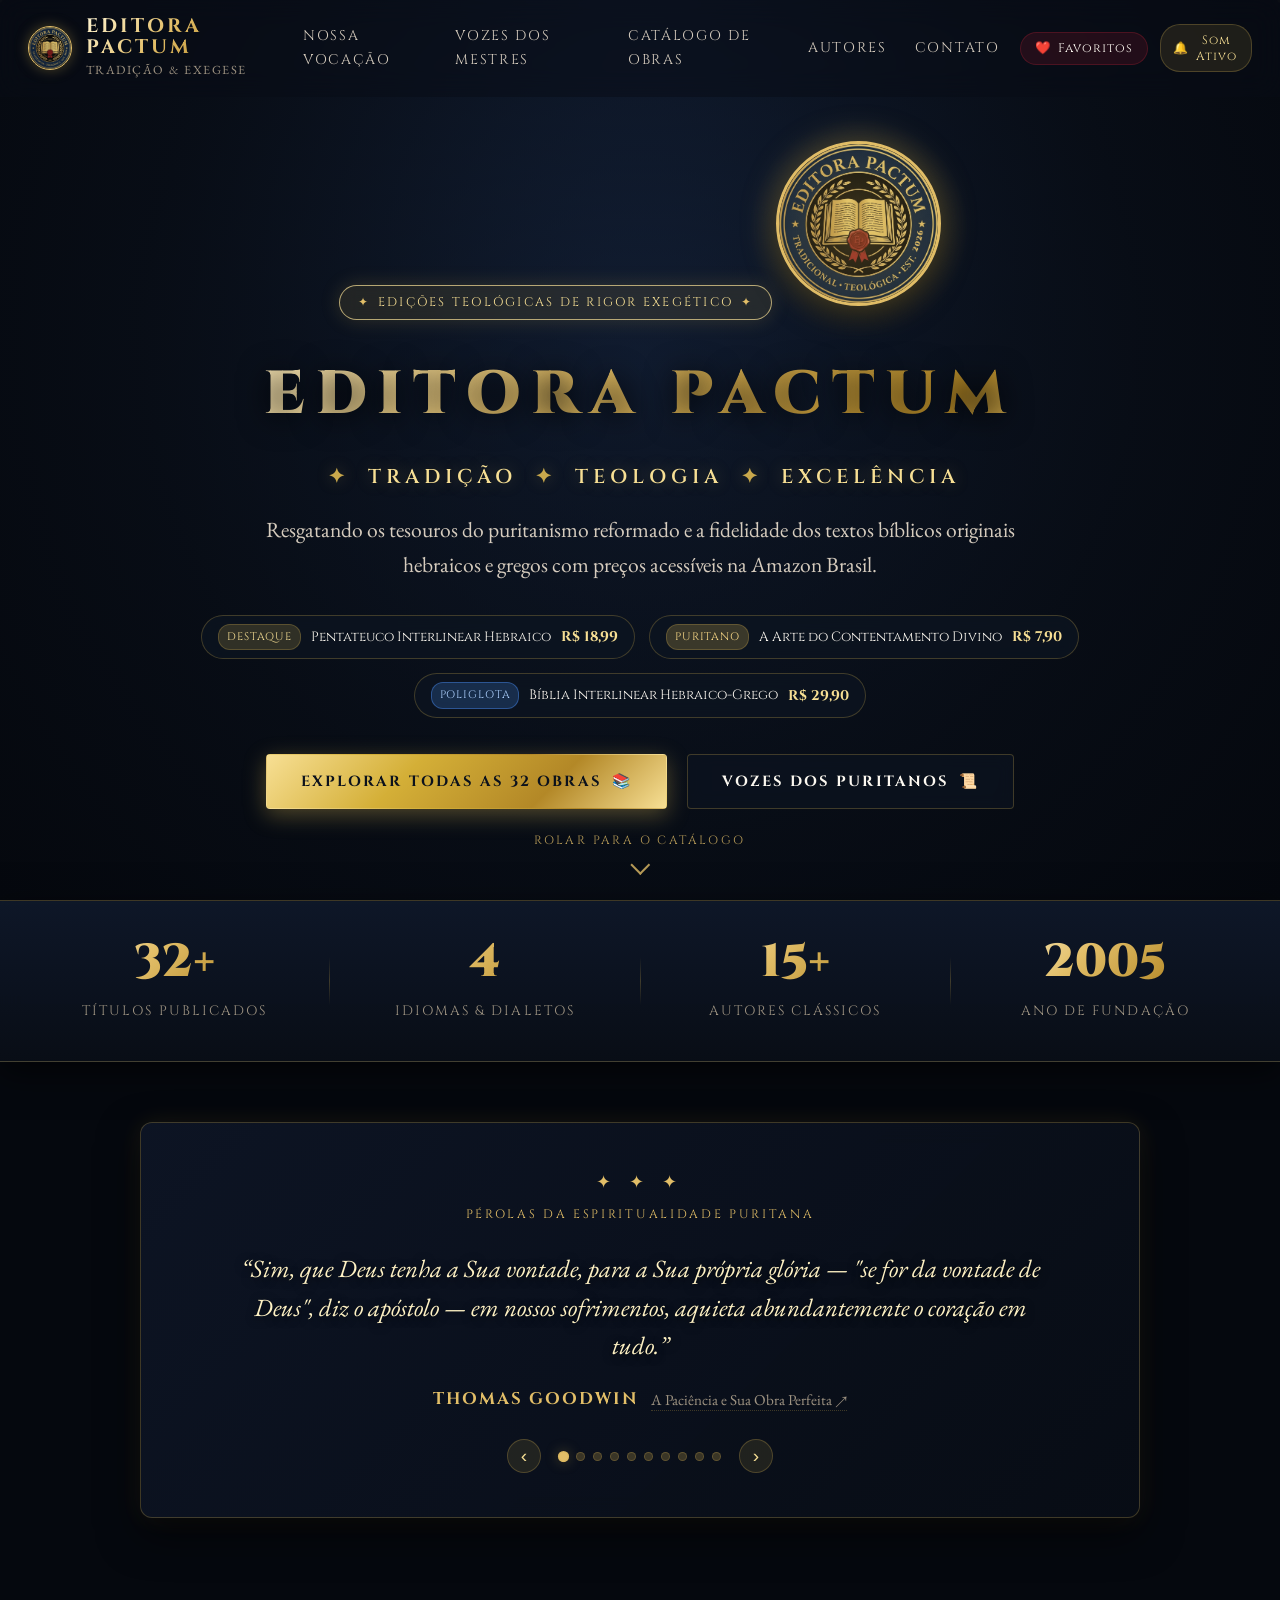
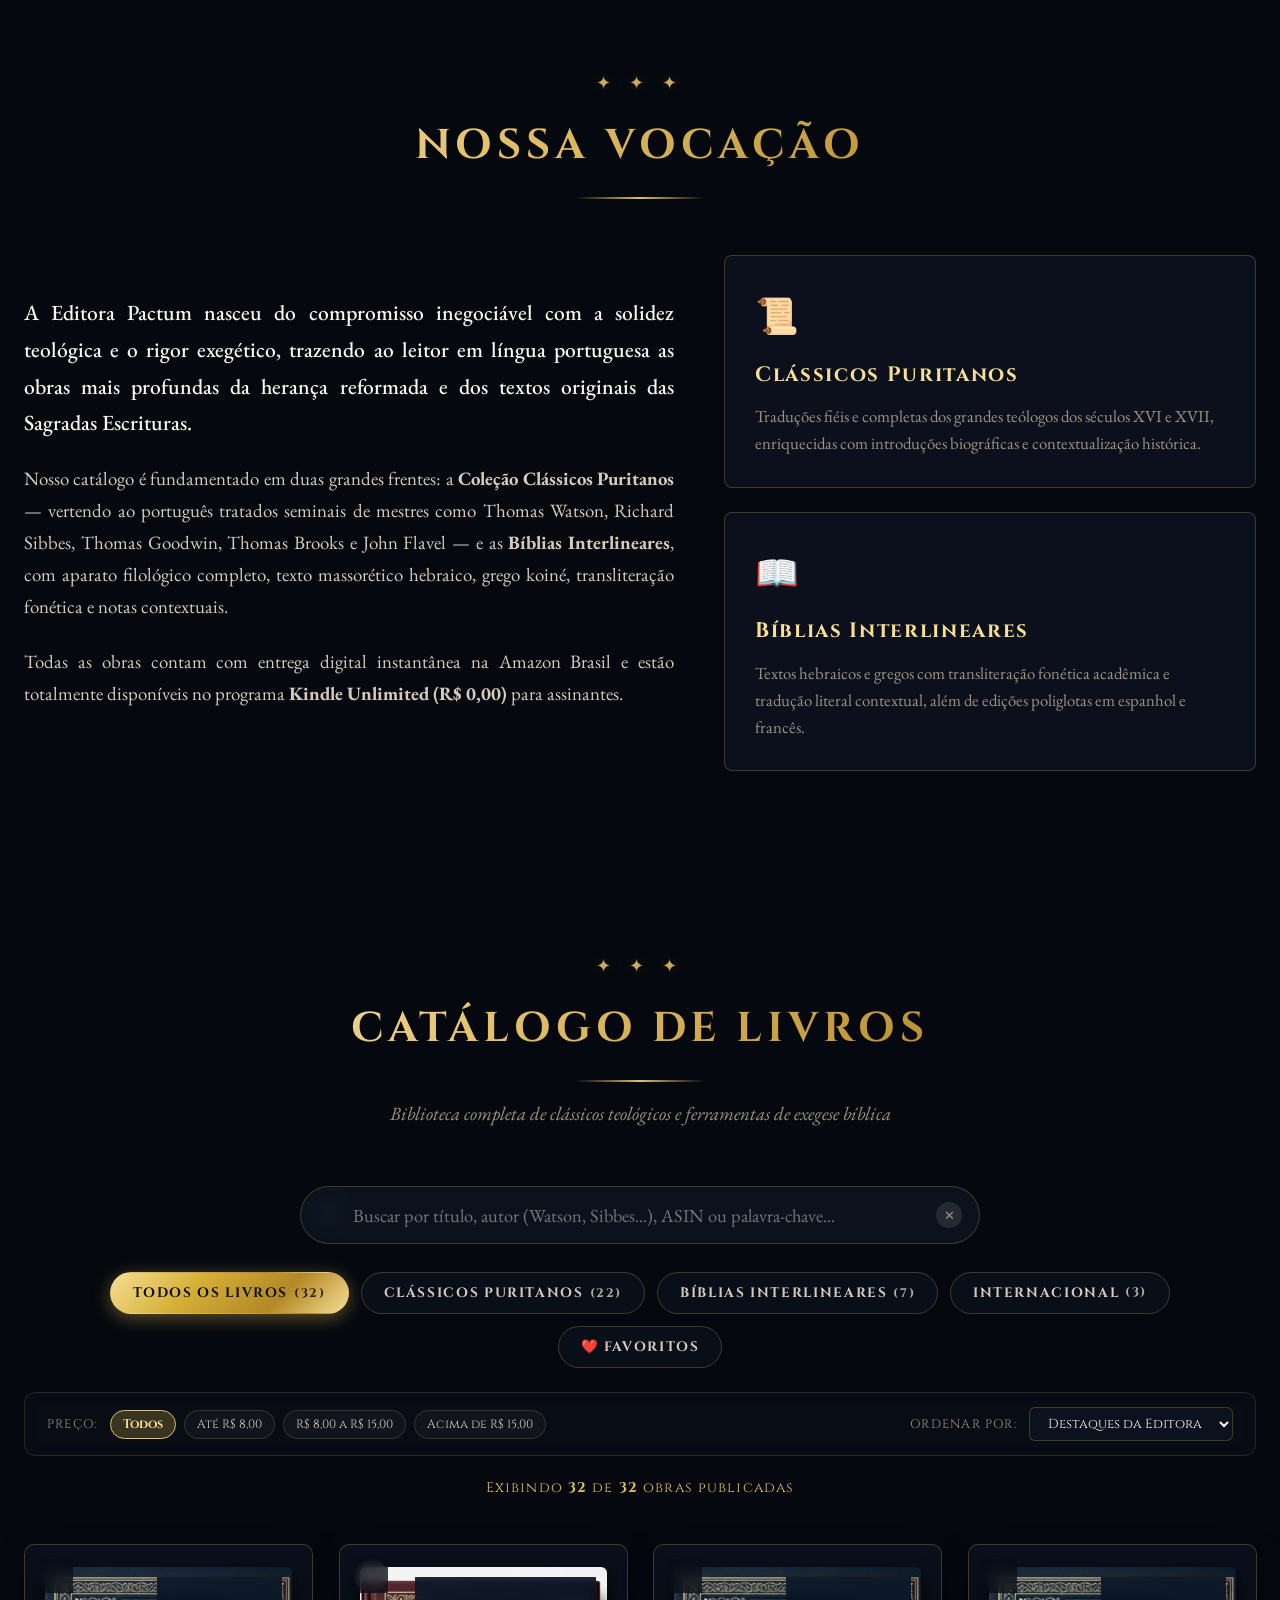
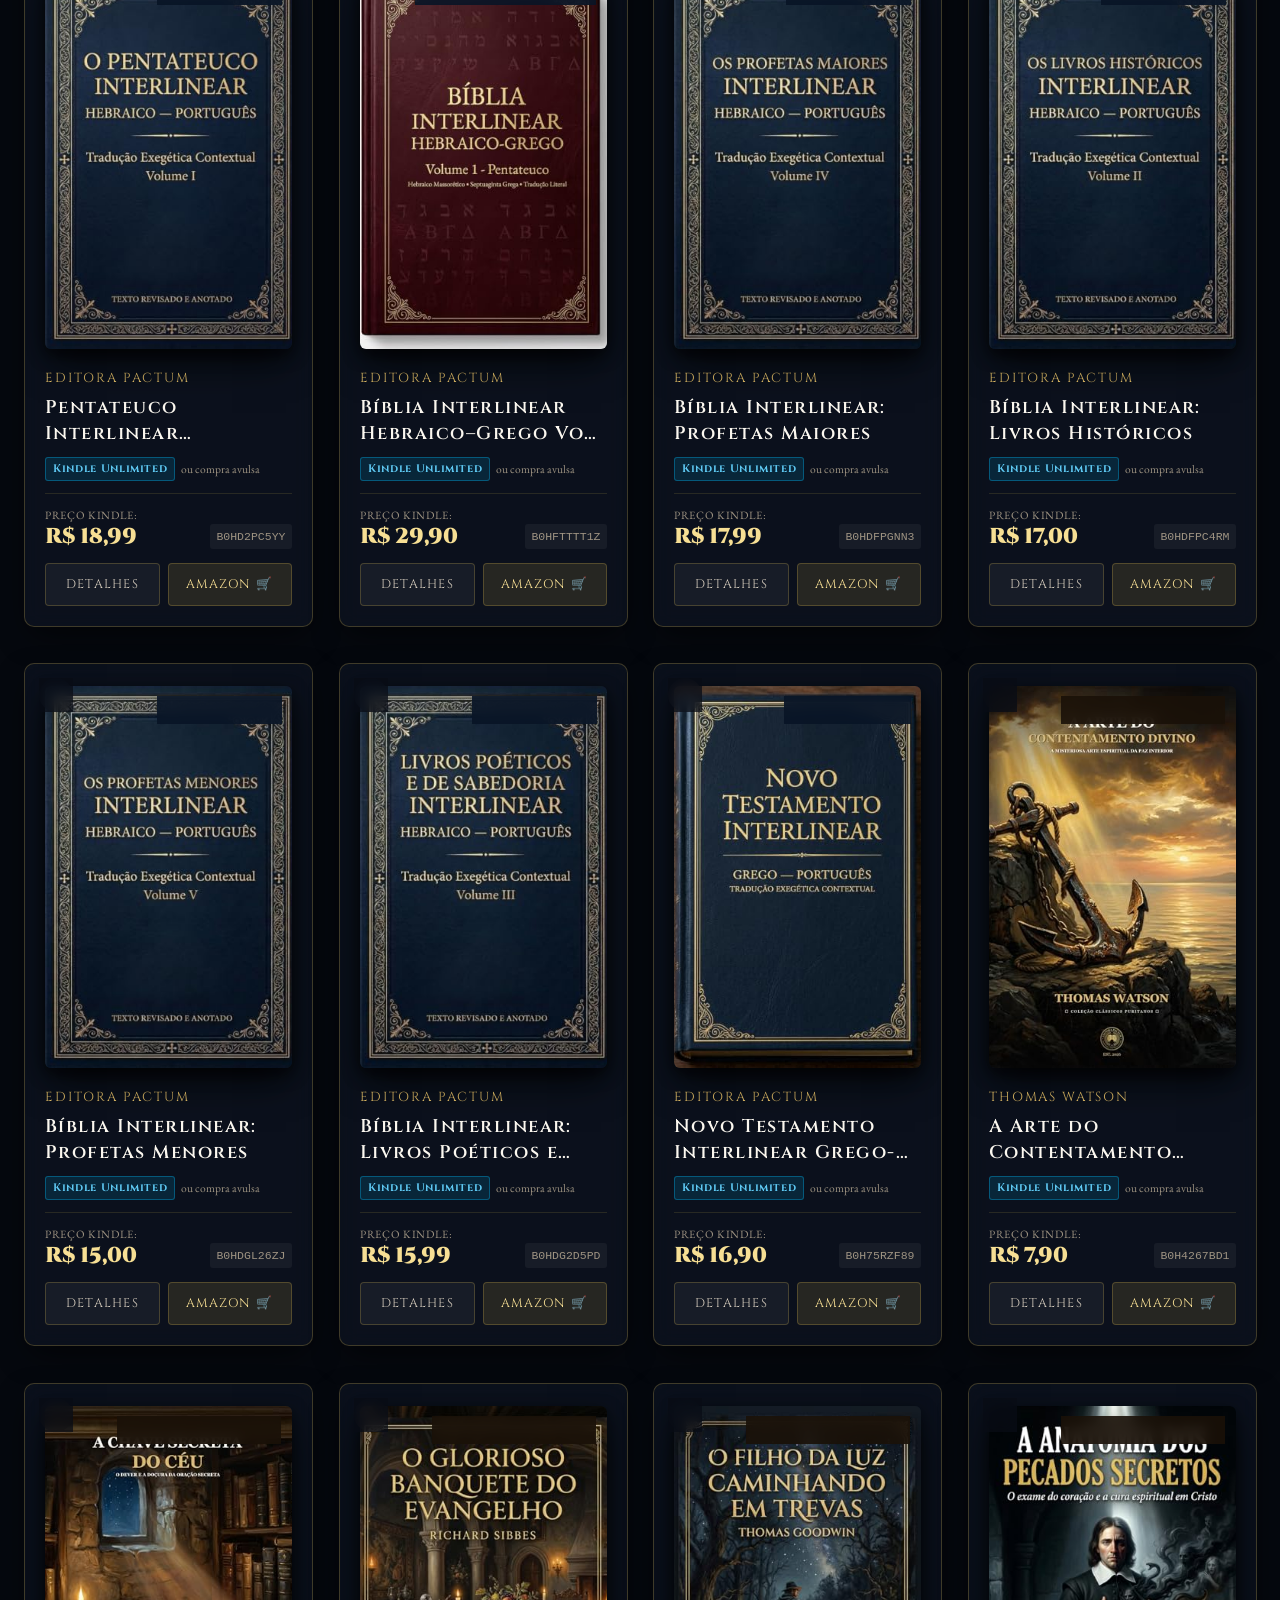
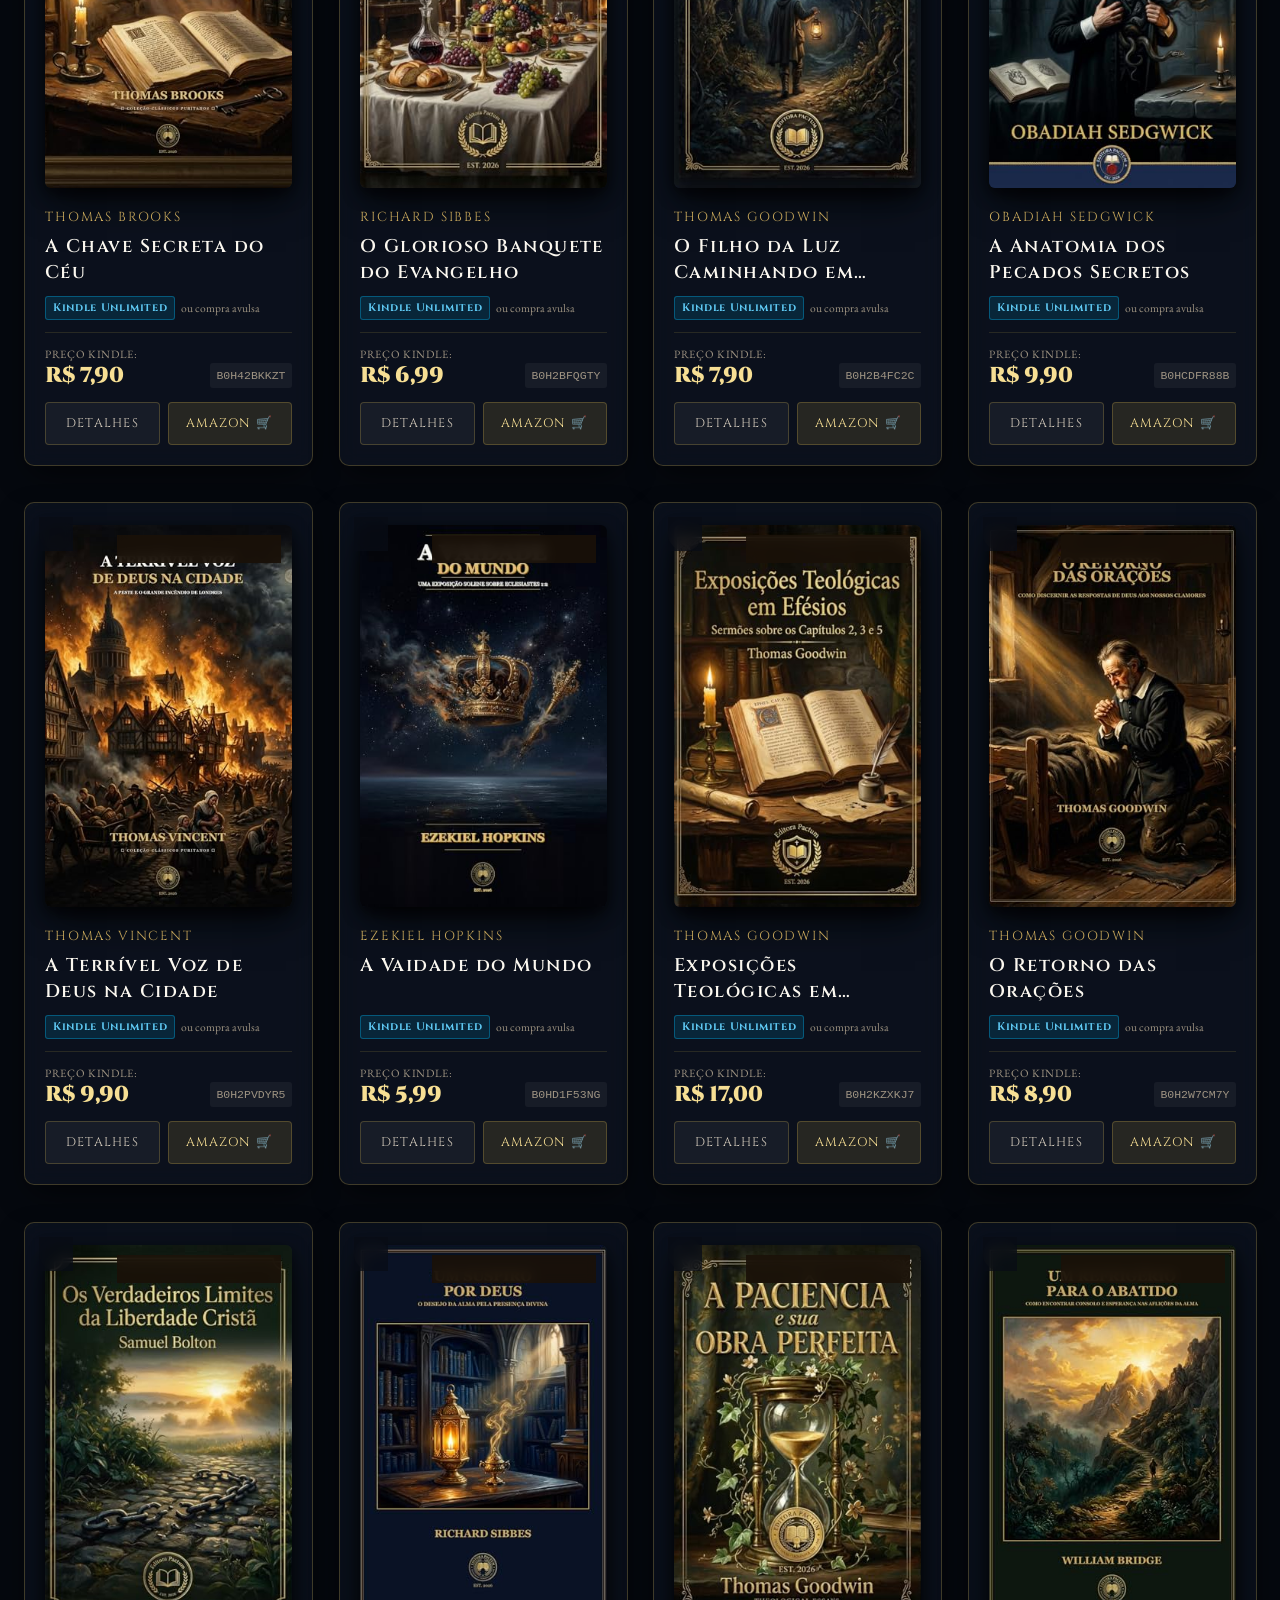
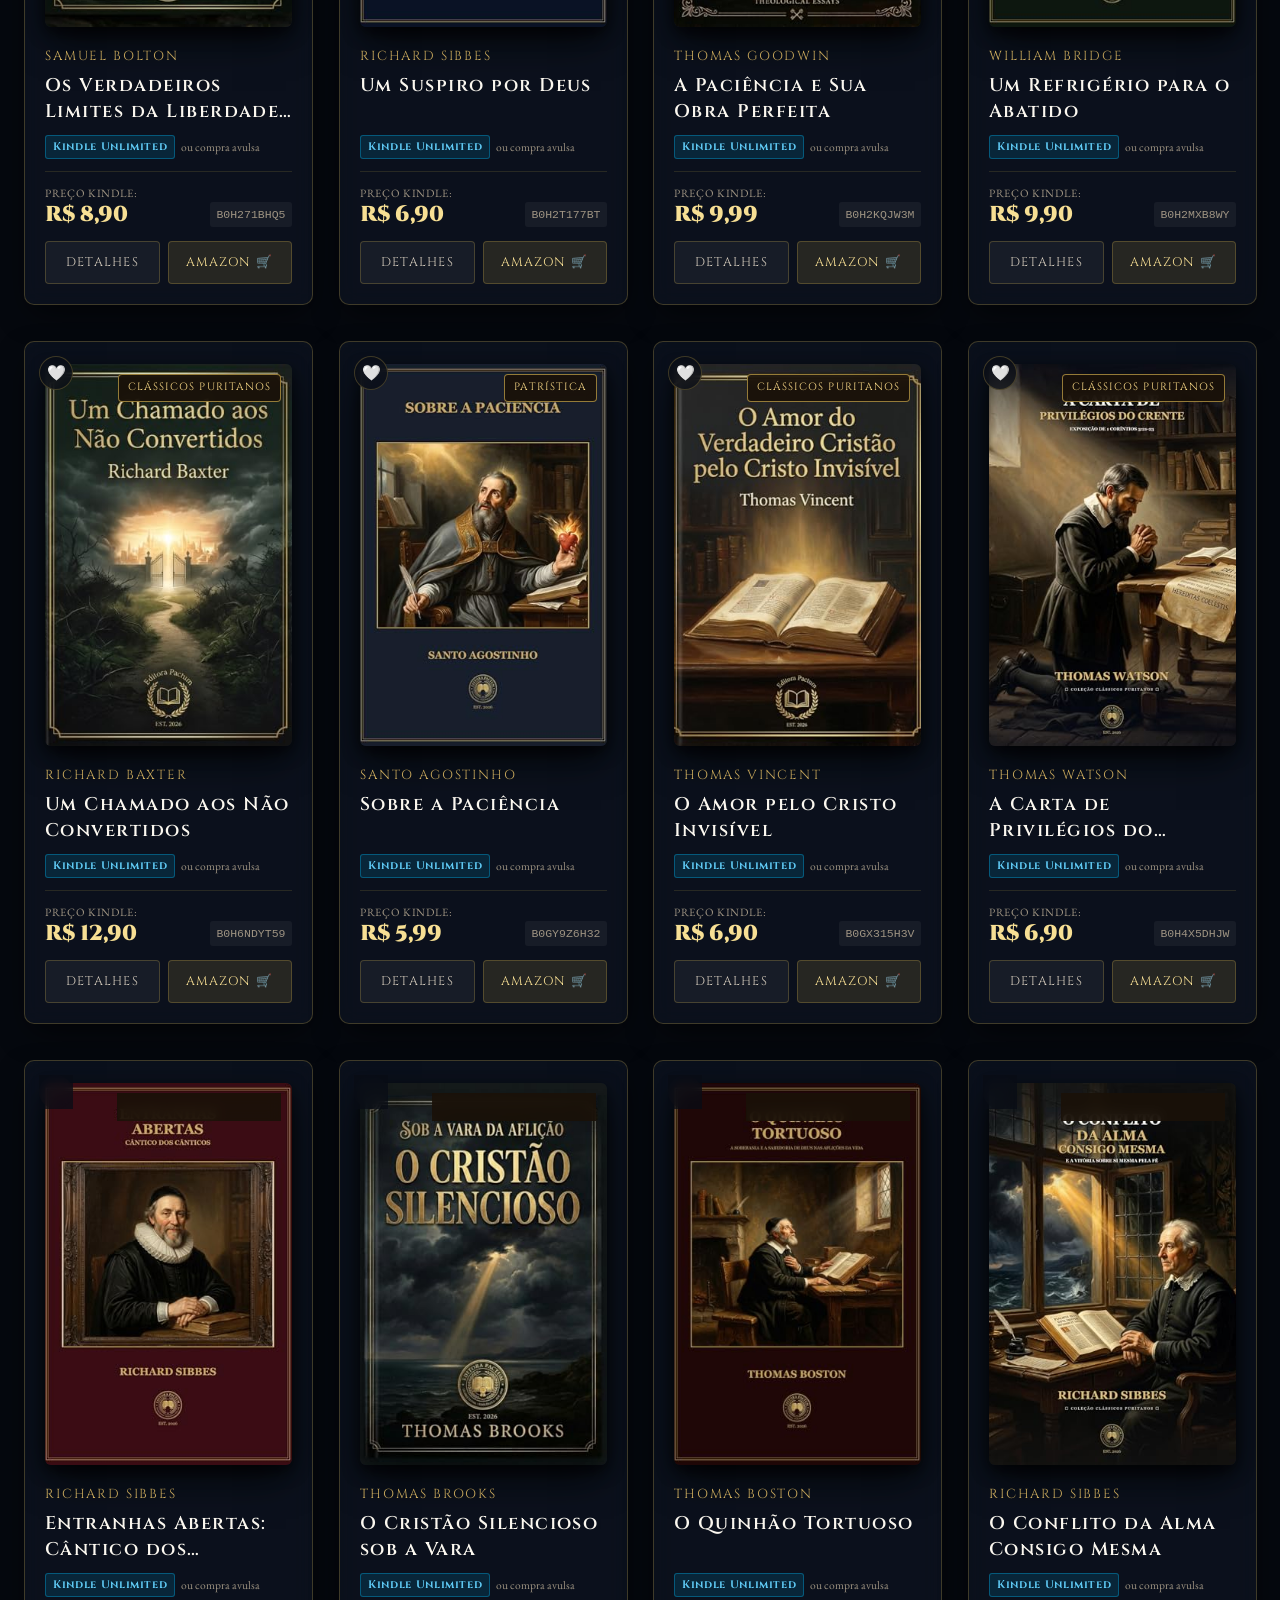
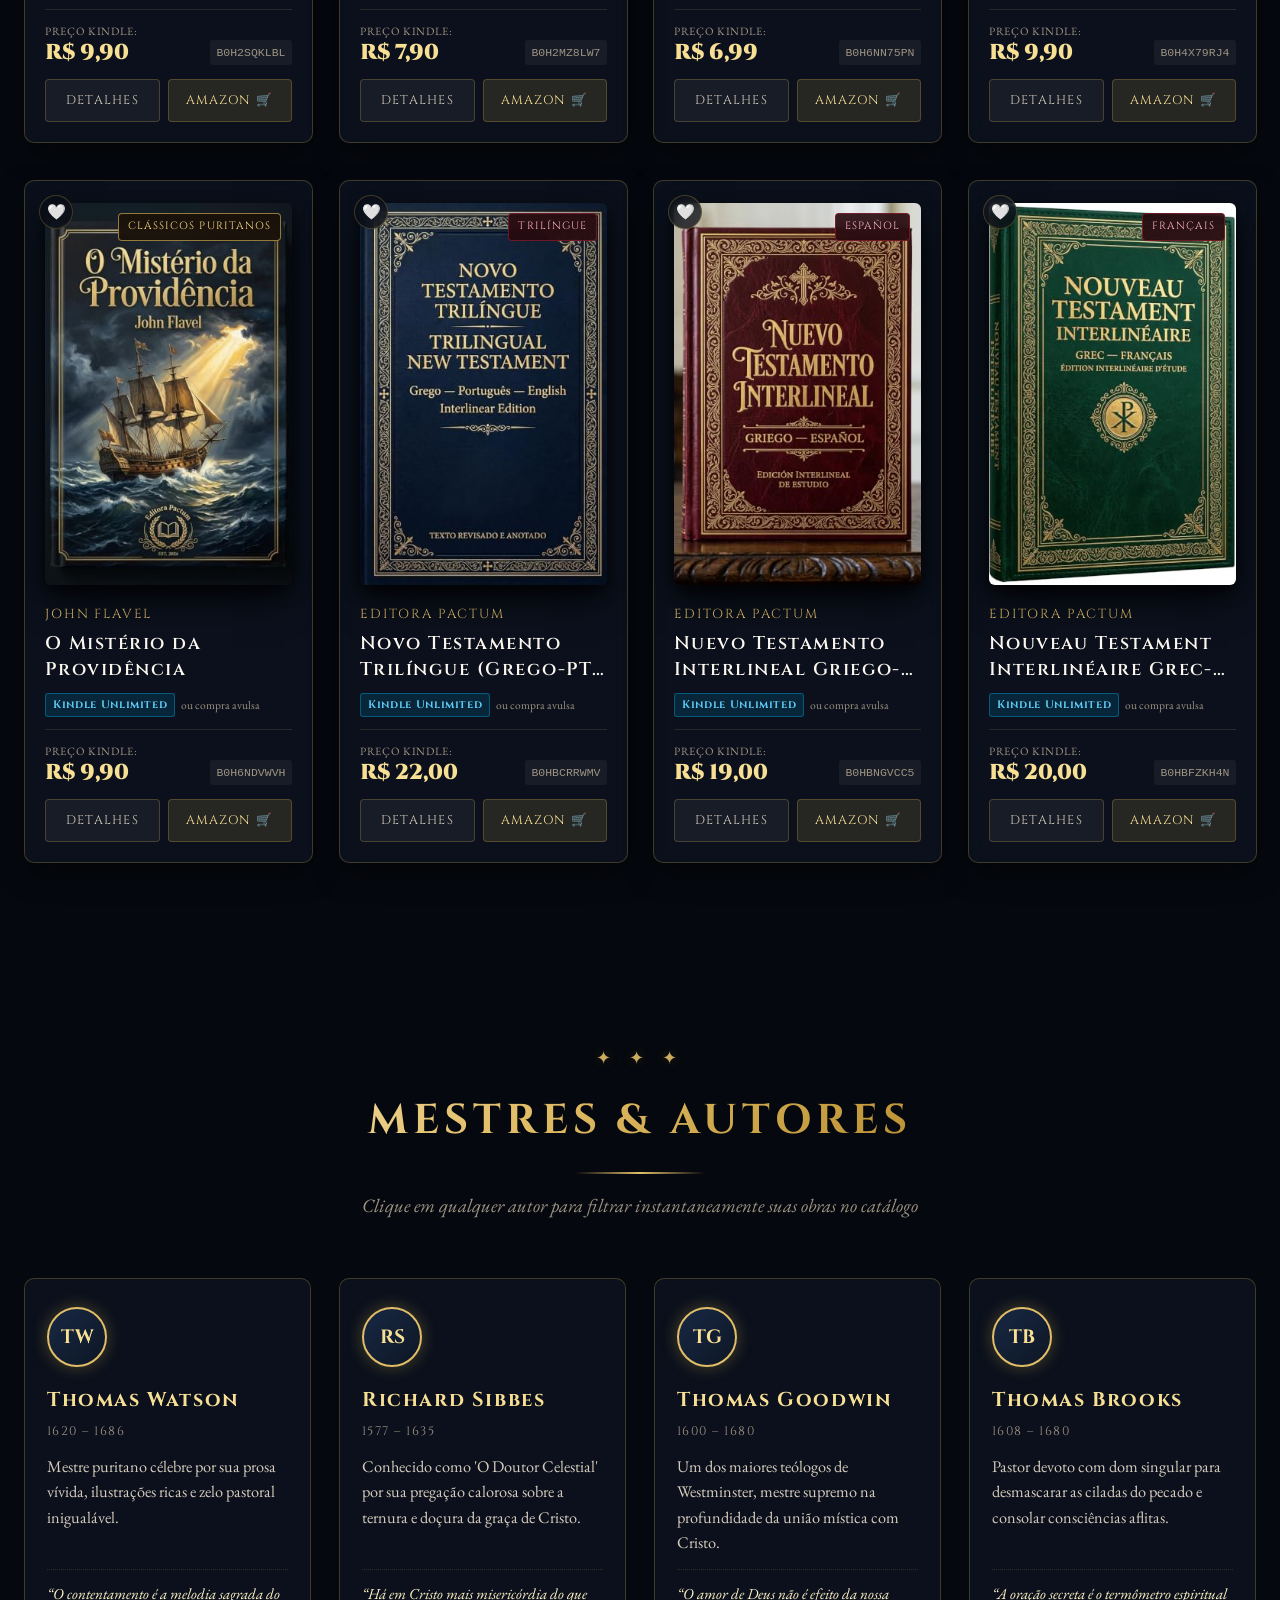
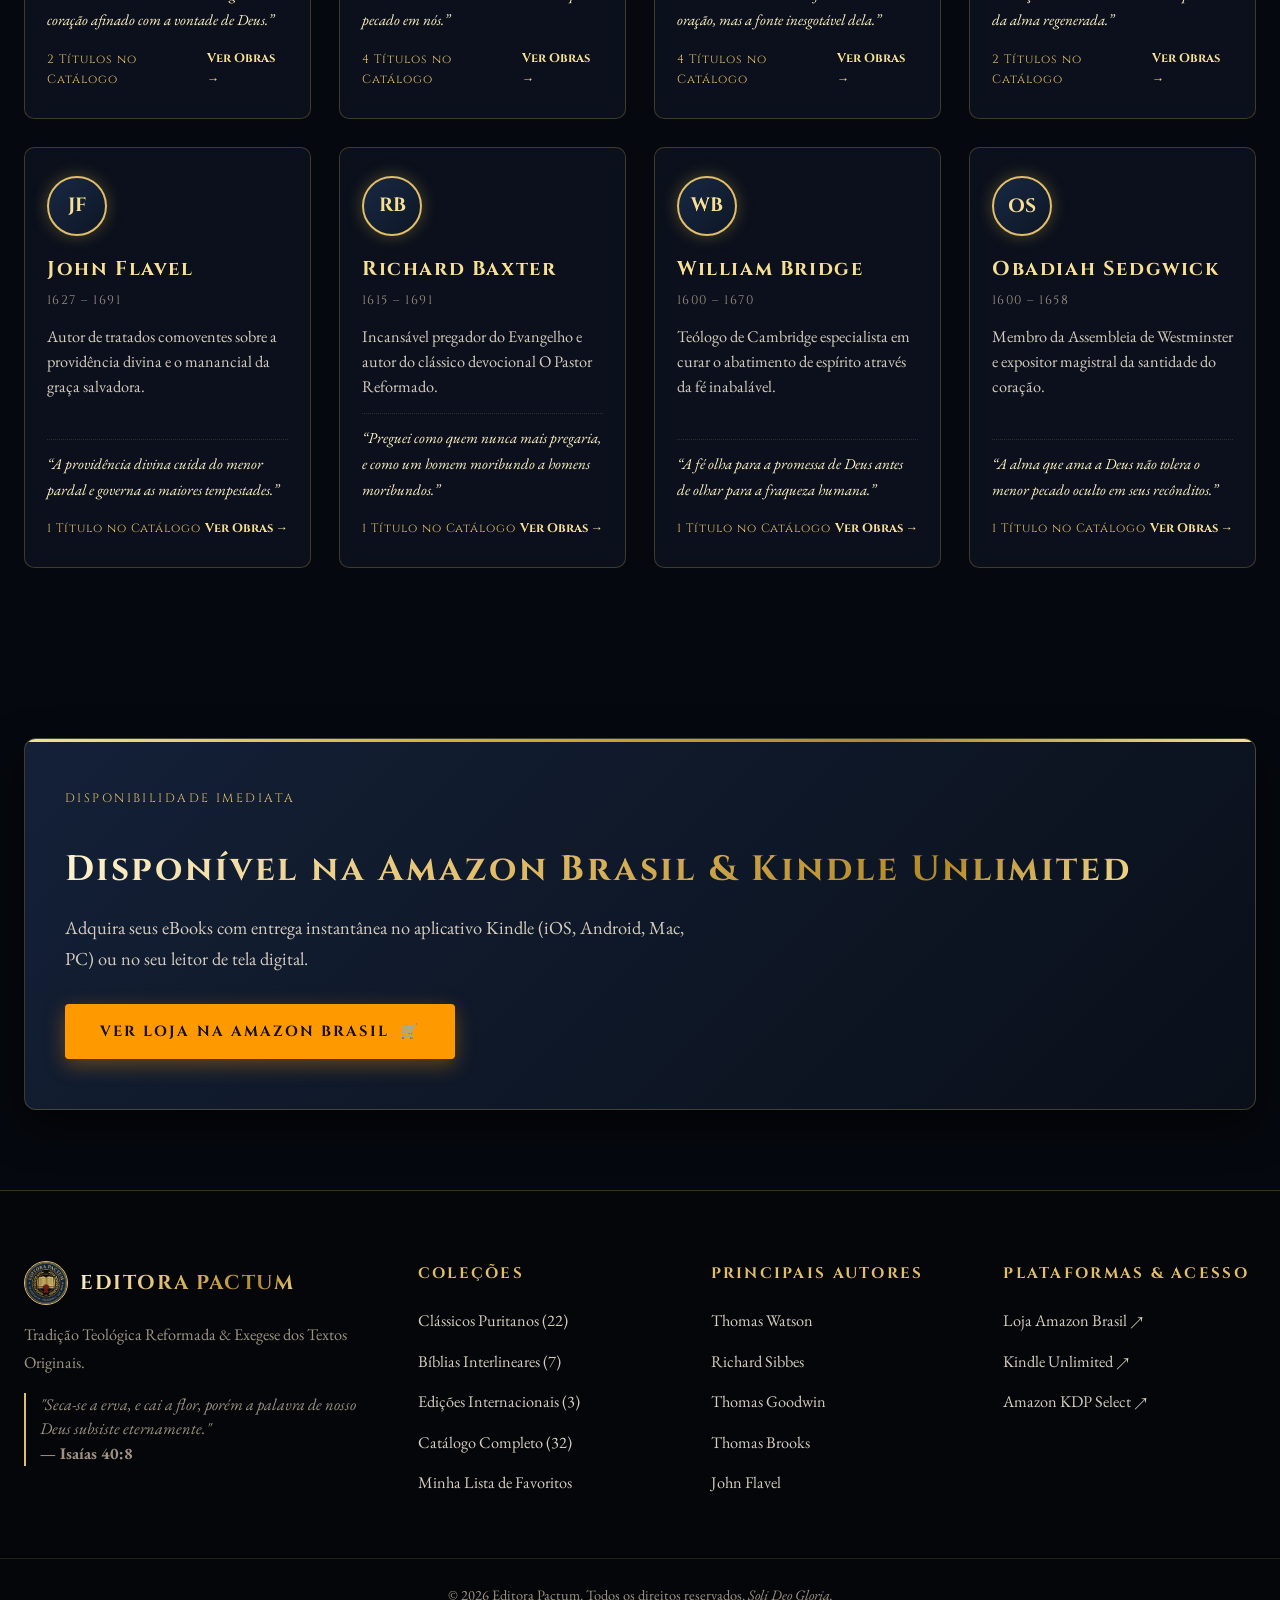
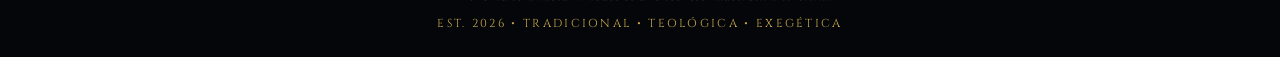
==== index.html @ 23e61809 "seo atualizado" ====
<!DOCTYPE html>
<html lang="pt-BR">
<head>
<meta name="google-adsense-account" content="ca-pub-7642306921513596">
  <meta charset="UTF-8">
  <meta name="viewport" content="width=device-width, initial-scale=1.0">
  <title>Editora Pactum — Clássicos Puritanos e Bíblias Interlineares | Livros Kindle Amazon Brasil</title>
  <meta name="description" content="Editora Pactum: catálogo completo com 32 obras — Clássicos Puritanos (Thomas Watson, Richard Sibbes, Thomas Goodwin, Thomas Brooks, John Flavel) e Bíblias Interlineares Hebraico-Grego-Português. eBooks Kindle com preços a partir de R$ 5,99 na Amazon Brasil. Disponível no Kindle Unlimited.">
  <meta name="theme-color" content="#080d16">

  <!-- SEO: Canonical URL -->
  <link rel="canonical" href="https://editorapactum.vercel.app/">

  <!-- SEO: Keywords (auxiliar para motores menores) -->
  <meta name="keywords" content="editora pactum, livros puritanos, clássicos puritanos, bíblia interlinear, bíblia interlinear hebraico português, novo testamento interlinear grego português, thomas watson, richard sibbes, thomas goodwin, thomas brooks, john flavel, teologia reformada, livros reformados, kindle unlimited, ebooks kindle, amazon brasil, pentateuco interlinear, bíblia hebraico grego, livros teológicos, puritanismo, exegese bíblica, texto massorético, grego koiné, literatura puritana">
  
  <!-- SEO: Robots -->
  <meta name="robots" content="index, follow, max-image-preview:large, max-snippet:-1, max-video-preview:-1">
  
  <!-- SEO: Google Site Verification -->
  <meta name="google-site-verification" content="googlef657ba84b790046e">

  <!-- SEO: Idioma e região -->
  <meta name="language" content="pt-BR">
  <meta name="geo.region" content="BR">
  <link rel="alternate" hreflang="pt-BR" href="https://editorapactum.vercel.app/">
  <link rel="alternate" hreflang="x-default" href="https://editorapactum.vercel.app/">

  <!-- Open Graph / Redes Sociais & WhatsApp -->
  <meta property="og:type" content="website">
  <meta property="og:url" content="https://editorapactum.vercel.app/">
  <meta property="og:site_name" content="Editora Pactum">
  <meta property="og:locale" content="pt_BR">
  <meta property="og:title" content="Editora Pactum — Clássicos Puritanos e Bíblias Interlineares | Amazon Brasil">
  <meta property="og:description" content="32 obras teológicas de excelência: Clássicos Puritanos e Bíblias Interlineares Hebraico-Grego-Português. eBooks Kindle a partir de R$ 5,99. Disponível no Kindle Unlimited.">
  <meta property="og:image" content="https://editorapactum.vercel.app/logo.png">
  <meta property="og:image:width" content="1200">
  <meta property="og:image:height" content="630">
  <meta property="og:image:alt" content="Selo oficial da Editora Pactum — Tradição, Teologia e Excelência">

  <!-- Twitter Cards -->
  <meta name="twitter:card" content="summary_large_image">
  <meta name="twitter:title" content="Editora Pactum — Clássicos Puritanos & Bíblias Interlineares">
  <meta name="twitter:description" content="32 obras teológicas de excelência para o leitor cristão. Clássicos Puritanos e Bíblias Interlineares na Amazon Kindle. A partir de R$ 5,99.">
  <meta name="twitter:image" content="https://editorapactum.vercel.app/logo.png">
  <meta name="twitter:image:alt" content="Logo da Editora Pactum">

  <!-- Schema.org JSON-LD: Organization -->
  <script type="application/ld+json">
  {
    "@context": "https://schema.org",
    "@type": "Organization",
    "name": "Editora Pactum",
    "alternateName": "Pactum",
    "url": "https://editorapactum.vercel.app",
    "logo": "https://editorapactum.vercel.app/logo.png",
    "description": "Editora especializada em Clássicos Puritanos e Bíblias Interlineares Hebraico-Grego-Português. 32 títulos disponíveis na Amazon Brasil e Kindle Unlimited.",
    "foundingDate": "2026",
    "sameAs": [
      "https://www.amazon.com.br/s?i=digital-text&rh=p_27%3AEditora+Pactum"
    ],
    "contactPoint": {
      "@type": "ContactPoint",
      "contactType": "customer service",
      "availableLanguage": ["Portuguese", "English", "Spanish", "French"]
    },
    "knowsAbout": ["Teologia Reformada", "Puritanismo", "Exegese Bíblica", "Hebraico Bíblico", "Grego Koiné"],
    "numberOfEmployees": {
      "@type": "QuantitativeValue",
      "value": 1
    }
  }
  </script>

  <!-- Schema.org JSON-LD: WebSite com SearchAction (Sitelinks Search Box) -->
  <script type="application/ld+json">
  {
    "@context": "https://schema.org",
    "@type": "WebSite",
    "name": "Editora Pactum",
    "url": "https://editorapactum.vercel.app",
    "description": "Catálogo oficial de livros da Editora Pactum — Clássicos Puritanos e Bíblias Interlineares",
    "inLanguage": "pt-BR",
    "potentialAction": {
      "@type": "SearchAction",
      "target": {
        "@type": "EntryPoint",
        "urlTemplate": "https://editorapactum.vercel.app/?q={search_term_string}"
      },
      "query-input": "required name=search_term_string"
    }
  }
  </script>

  <!-- Schema.org JSON-LD: BreadcrumbList -->
  <script type="application/ld+json">
  {
    "@context": "https://schema.org",
    "@type": "BreadcrumbList",
    "itemListElement": [
      {
        "@type": "ListItem",
        "position": 1,
        "name": "Início",
        "item": "https://editorapactum.vercel.app/"
      },
      {
        "@type": "ListItem",
        "position": 2,
        "name": "Catálogo de Obras",
        "item": "https://editorapactum.vercel.app/#catalogo"
      },
      {
        "@type": "ListItem",
        "position": 3,
        "name": "Autores",
        "item": "https://editorapactum.vercel.app/#autores"
      }
    ]
  }
  </script>

  <!-- Schema.org JSON-LD: ItemList + Products (32 Livros para Rich Results) -->
  <script type="application/ld+json">
  {
    "@context": "https://schema.org",
    "@type": "ItemList",
    "name": "Catálogo Editora Pactum — 32 Obras Teológicas",
    "description": "Catálogo completo de Clássicos Puritanos e Bíblias Interlineares da Editora Pactum disponíveis na Amazon Brasil",
    "numberOfItems": 32,
    "itemListOrder": "https://schema.org/ItemListUnordered",
    "itemListElement": [
      {
        "@type": "ListItem",
        "position": 1,
        "item": {
          "@type": "Book",
          "@id": "https://editorapactum.vercel.app/#pentateuco-interlinear",
          "name": "O Pentateuco Interlinear Hebraico-Português: Tradução Exegética Contextual",
          "author": {"@type": "Organization", "name": "Editora Pactum"},
          "publisher": {"@type": "Organization", "name": "Editora Pactum"},
          "bookFormat": "https://schema.org/EBook",
          "inLanguage": ["he", "pt-BR"],
          "image": "https://editorapactum.vercel.app/capas/pentateuco_interlinear.jpg",
          "description": "Texto hebraico massorético original, com transliteração acadêmica e simplificada lado a lado, e tradução exegética contextual minuciosa.",
          "isbn": "B0HD2PC5YY",
          "offers": {
            "@type": "Offer",
            "url": "https://www.amazon.com.br/dp/B0HD2PC5YY?tag=editorapactum-20",
            "priceCurrency": "BRL",
            "price": "18.99",
            "availability": "https://schema.org/InStock",
            "seller": {"@type": "Organization", "name": "Amazon Brasil"}
          }
        }
      },
      {
        "@type": "ListItem",
        "position": 2,
        "item": {
          "@type": "Book",
          "@id": "https://editorapactum.vercel.app/#biblia-interlinear-hg-vol1",
          "name": "Bíblia Interlinear Hebraico–Grego — Volume 1: Pentateuco",
          "author": {"@type": "Organization", "name": "Editora Pactum"},
          "publisher": {"@type": "Organization", "name": "Editora Pactum"},
          "bookFormat": "https://schema.org/EBook",
          "inLanguage": ["he", "el", "pt-BR"],
          "image": "https://editorapactum.vercel.app/capas/biblia_interlinear_hg_vol1.jpg",
          "description": "Edição monumental reunindo o Hebraico Massorético, a Septuaginta Grega (LXX), transliteração fonética completa e tradução literal alinhada palavra por palavra.",
          "isbn": "B0HFTTTT1Z",
          "offers": {
            "@type": "Offer",
            "url": "https://www.amazon.com.br/dp/B0HFTTTT1Z?tag=editorapactum-20",
            "priceCurrency": "BRL",
            "price": "29.90",
            "availability": "https://schema.org/InStock",
            "seller": {"@type": "Organization", "name": "Amazon Brasil"}
          }
        }
      },
      {
        "@type": "ListItem",
        "position": 3,
        "item": {
          "@type": "Book",
          "@id": "https://editorapactum.vercel.app/#biblia-profetas-maiores",
          "name": "Bíblia Interlinear Hebraico-Português: Profetas Maiores",
          "author": {"@type": "Organization", "name": "Editora Pactum"},
          "publisher": {"@type": "Organization", "name": "Editora Pactum"},
          "bookFormat": "https://schema.org/EBook",
          "inLanguage": ["he", "pt-BR"],
          "image": "https://editorapactum.vercel.app/capas/biblia_profetas_maiores.jpg",
          "description": "Texto Hebraico Original dos Profetas Maiores (Isaías, Jeremias, Lamentações, Ezequiel e Daniel), com transliteração fonética precisa e tradução exegética contextual.",
          "isbn": "B0HDFPGNN3",
          "offers": {
            "@type": "Offer",
            "url": "https://www.amazon.com.br/dp/B0HDFPGNN3?tag=editorapactum-20",
            "priceCurrency": "BRL",
            "price": "17.99",
            "availability": "https://schema.org/InStock",
            "seller": {"@type": "Organization", "name": "Amazon Brasil"}
          }
        }
      },
      {
        "@type": "ListItem",
        "position": 4,
        "item": {
          "@type": "Book",
          "@id": "https://editorapactum.vercel.app/#biblia-livros-historicos",
          "name": "Bíblia Interlinear Hebraico-Português: Livros Históricos",
          "author": {"@type": "Organization", "name": "Editora Pactum"},
          "publisher": {"@type": "Organization", "name": "Editora Pactum"},
          "bookFormat": "https://schema.org/EBook",
          "inLanguage": ["he", "pt-BR"],
          "image": "https://editorapactum.vercel.app/capas/biblia_livros_historicos.jpg",
          "description": "Cobertura completa da narrativa histórica de Israel de Josué até Ester com texto hebraico original e transliteração fonética.",
          "isbn": "B0HDFPC4RM",
          "offers": {
            "@type": "Offer",
            "url": "https://www.amazon.com.br/dp/B0HDFPC4RM?tag=editorapactum-20",
            "priceCurrency": "BRL",
            "price": "17.00",
            "availability": "https://schema.org/InStock",
            "seller": {"@type": "Organization", "name": "Amazon Brasil"}
          }
        }
      },
      {
        "@type": "ListItem",
        "position": 5,
        "item": {
          "@type": "Book",
          "@id": "https://editorapactum.vercel.app/#biblia-profetas-menores",
          "name": "Bíblia Interlinear Hebraico-Português: Profetas Menores",
          "author": {"@type": "Organization", "name": "Editora Pactum"},
          "publisher": {"@type": "Organization", "name": "Editora Pactum"},
          "bookFormat": "https://schema.org/EBook",
          "inLanguage": ["he", "pt-BR"],
          "image": "https://editorapactum.vercel.app/capas/biblia_profetas_menores.jpg",
          "description": "Os doze profetas menores em texto hebraico integral com tradução analítica e transliteração fonética.",
          "isbn": "B0HDGL26ZJ",
          "offers": {
            "@type": "Offer",
            "url": "https://www.amazon.com.br/dp/B0HDGL26ZJ?tag=editorapactum-20",
            "priceCurrency": "BRL",
            "price": "15.00",
            "availability": "https://schema.org/InStock",
            "seller": {"@type": "Organization", "name": "Amazon Brasil"}
          }
        }
      },
      {
        "@type": "ListItem",
        "position": 6,
        "item": {
          "@type": "Book",
          "@id": "https://editorapactum.vercel.app/#biblia-livros-poeticos",
          "name": "Bíblia Interlinear Hebraico-Português: Livros Poéticos e de Sabedoria",
          "author": {"@type": "Organization", "name": "Editora Pactum"},
          "publisher": {"@type": "Organization", "name": "Editora Pactum"},
          "bookFormat": "https://schema.org/EBook",
          "inLanguage": ["he", "pt-BR"],
          "image": "https://editorapactum.vercel.app/capas/biblia_livros_poeticos.jpg",
          "description": "A sublime poesia hebraica e a literatura sapiencial bíblica com preservação métrica e vocabulário exegético contextual.",
          "isbn": "B0HDG2D5PD",
          "offers": {
            "@type": "Offer",
            "url": "https://www.amazon.com.br/dp/B0HDG2D5PD?tag=editorapactum-20",
            "priceCurrency": "BRL",
            "price": "15.99",
            "availability": "https://schema.org/InStock",
            "seller": {"@type": "Organization", "name": "Amazon Brasil"}
          }
        }
      },
      {
        "@type": "ListItem",
        "position": 7,
        "item": {
          "@type": "Book",
          "@id": "https://editorapactum.vercel.app/#nt-interlinear-grego-pt",
          "name": "Novo Testamento Interlinear Grego-Português: Tradução Exegética Contextual",
          "author": {"@type": "Organization", "name": "Editora Pactum"},
          "publisher": {"@type": "Organization", "name": "Editora Pactum"},
          "bookFormat": "https://schema.org/EBook",
          "inLanguage": ["el", "pt-BR"],
          "image": "https://editorapactum.vercel.app/capas/nt_interlinear_grego_pt.jpg",
          "description": "Tradução exegética contextual a partir do Grego Koiné com análise morfológica, transliteração fonética e tradução interlinear.",
          "isbn": "B0H75RZF89",
          "offers": {
            "@type": "Offer",
            "url": "https://www.amazon.com.br/dp/B0H75RZF89?tag=editorapactum-20",
            "priceCurrency": "BRL",
            "price": "16.90",
            "availability": "https://schema.org/InStock",
            "seller": {"@type": "Organization", "name": "Amazon Brasil"}
          }
        }
      },
      {
        "@type": "ListItem",
        "position": 8,
        "item": {
          "@type": "Book",
          "@id": "https://editorapactum.vercel.app/#arte-contentamento-divino",
          "name": "A Arte do Contentamento Divino",
          "author": {"@type": "Person", "name": "Thomas Watson"},
          "publisher": {"@type": "Organization", "name": "Editora Pactum"},
          "bookFormat": "https://schema.org/EBook",
          "inLanguage": "pt-BR",
          "image": "https://editorapactum.vercel.app/capas/arte_contentamento_divino.jpg",
          "description": "Thomas Watson expõe Filipenses 4:11 ensinando a arte de estar satisfeito em Deus em qualquer circunstância.",
          "isbn": "B0H4267BD1",
          "genre": "Clássicos Puritanos",
          "offers": {
            "@type": "Offer",
            "url": "https://www.amazon.com.br/dp/B0H4267BD1?tag=editorapactum-20",
            "priceCurrency": "BRL",
            "price": "7.90",
            "availability": "https://schema.org/InStock",
            "seller": {"@type": "Organization", "name": "Amazon Brasil"}
          }
        }
      },
      {
        "@type": "ListItem",
        "position": 9,
        "item": {
          "@type": "Book",
          "@id": "https://editorapactum.vercel.app/#chave-secreta-ceu",
          "name": "A Chave Secreta do Céu: O Dever e a Doçura da Oração Secreta",
          "author": {"@type": "Person", "name": "Thomas Brooks"},
          "publisher": {"@type": "Organization", "name": "Editora Pactum"},
          "bookFormat": "https://schema.org/EBook",
          "inLanguage": "pt-BR",
          "image": "https://editorapactum.vercel.app/capas/chave_secreta_ceu.jpg",
          "description": "Thomas Brooks descortina os tesouros e as delícias da comunhão secreta com o Pai.",
          "isbn": "B0H42BKKZT",
          "genre": "Clássicos Puritanos",
          "offers": {
            "@type": "Offer",
            "url": "https://www.amazon.com.br/dp/B0H42BKKZT?tag=editorapactum-20",
            "priceCurrency": "BRL",
            "price": "7.90",
            "availability": "https://schema.org/InStock",
            "seller": {"@type": "Organization", "name": "Amazon Brasil"}
          }
        }
      },
      {
        "@type": "ListItem",
        "position": 10,
        "item": {
          "@type": "Book",
          "@id": "https://editorapactum.vercel.app/#glorioso-banquete-evangelho",
          "name": "O Glorioso Banquete do Evangelho",
          "author": {"@type": "Person", "name": "Richard Sibbes"},
          "publisher": {"@type": "Organization", "name": "Editora Pactum"},
          "bookFormat": "https://schema.org/EBook",
          "inLanguage": "pt-BR",
          "image": "https://editorapactum.vercel.app/capas/glorioso_banquete_evangelho.jpg",
          "description": "Richard Sibbes expõe a abundância da graça de Deus e a vitória sobre a morte.",
          "isbn": "B0H2BFQGTY",
          "genre": "Clássicos Puritanos",
          "offers": {
            "@type": "Offer",
            "url": "https://www.amazon.com.br/dp/B0H2BFQGTY?tag=editorapactum-20",
            "priceCurrency": "BRL",
            "price": "6.99",
            "availability": "https://schema.org/InStock",
            "seller": {"@type": "Organization", "name": "Amazon Brasil"}
          }
        }
      },
      {
        "@type": "ListItem",
        "position": 11,
        "item": {
          "@type": "Book",
          "@id": "https://editorapactum.vercel.app/#filho-luz-caminhando-trevas",
          "name": "O Filho da Luz Caminhando em Trevas",
          "author": {"@type": "Person", "name": "Thomas Goodwin"},
          "publisher": {"@type": "Organization", "name": "Editora Pactum"},
          "bookFormat": "https://schema.org/EBook",
          "inLanguage": "pt-BR",
          "image": "https://editorapactum.vercel.app/capas/filho_luz_caminhando_trevas.jpg",
          "description": "Consolo e paz no abandono espiritual. Uma obra-prima de teologia pastoral.",
          "isbn": "B0H2B4FC2C",
          "genre": "Clássicos Puritanos",
          "offers": {
            "@type": "Offer",
            "url": "https://www.amazon.com.br/dp/B0H2B4FC2C?tag=editorapactum-20",
            "priceCurrency": "BRL",
            "price": "7.90",
            "availability": "https://schema.org/InStock",
            "seller": {"@type": "Organization", "name": "Amazon Brasil"}
          }
        }
      },
      {
        "@type": "ListItem",
        "position": 12,
        "item": {
          "@type": "Book",
          "@id": "https://editorapactum.vercel.app/#anatomia-pecados-secretos",
          "name": "A Anatomia dos Pecados Secretos",
          "author": {"@type": "Person", "name": "Obadiah Sedgwick"},
          "publisher": {"@type": "Organization", "name": "Editora Pactum"},
          "bookFormat": "https://schema.org/EBook",
          "inLanguage": "pt-BR",
          "image": "https://editorapactum.vercel.app/capas/anatomia_pecados_secretos.jpg",
          "description": "A descoberta das corrupções ocultas da alma e a busca pela integridade diante de Deus.",
          "isbn": "B0HCDFR88B",
          "genre": "Clássicos Puritanos",
          "offers": {
            "@type": "Offer",
            "url": "https://www.amazon.com.br/dp/B0HCDFR88B?tag=editorapactum-20",
            "priceCurrency": "BRL",
            "price": "9.90",
            "availability": "https://schema.org/InStock",
            "seller": {"@type": "Organization", "name": "Amazon Brasil"}
          }
        }
      },
      {
        "@type": "ListItem",
        "position": 13,
        "item": {
          "@type": "Book",
          "@id": "https://editorapactum.vercel.app/#terrivel-voz-deus-cidade",
          "name": "A Terrível Voz de Deus na Cidade",
          "author": {"@type": "Person", "name": "Thomas Vincent"},
          "publisher": {"@type": "Organization", "name": "Editora Pactum"},
          "bookFormat": "https://schema.org/EBook",
          "inLanguage": "pt-BR",
          "image": "https://editorapactum.vercel.app/capas/terrivel_voz_deus_cidade.jpg",
          "description": "A mensagem da Providência divina nas desolações históricas de Londres — Peste de 1665 e Incêndio de 1666.",
          "isbn": "B0H2PVDYR5",
          "genre": "Clássicos Puritanos",
          "offers": {
            "@type": "Offer",
            "url": "https://www.amazon.com.br/dp/B0H2PVDYR5?tag=editorapactum-20",
            "priceCurrency": "BRL",
            "price": "9.90",
            "availability": "https://schema.org/InStock",
            "seller": {"@type": "Organization", "name": "Amazon Brasil"}
          }
        }
      },
      {
        "@type": "ListItem",
        "position": 14,
        "item": {
          "@type": "Book",
          "@id": "https://editorapactum.vercel.app/#vaidade-mundo",
          "name": "A Vaidade do Mundo: Uma Exposição Solene sobre Eclesiastes 1:2",
          "author": {"@type": "Person", "name": "Ezekiel Hopkins"},
          "publisher": {"@type": "Organization", "name": "Editora Pactum"},
          "bookFormat": "https://schema.org/EBook",
          "inLanguage": "pt-BR",
          "image": "https://editorapactum.vercel.app/capas/vaidade_mundo.jpg",
          "description": "Exposição penetrante sobre a transitoriedade dos prazeres terrenas em contraste com a glória eterna.",
          "isbn": "B0HD1F53NG",
          "genre": "Clássicos Puritanos",
          "offers": {
            "@type": "Offer",
            "url": "https://www.amazon.com.br/dp/B0HD1F53NG?tag=editorapactum-20",
            "priceCurrency": "BRL",
            "price": "5.99",
            "availability": "https://schema.org/InStock",
            "seller": {"@type": "Organization", "name": "Amazon Brasil"}
          }
        }
      },
      {
        "@type": "ListItem",
        "position": 15,
        "item": {
          "@type": "Book",
          "@id": "https://editorapactum.vercel.app/#exposicoes-efesios",
          "name": "Exposições Teológicas em Efésios",
          "author": {"@type": "Person", "name": "Thomas Goodwin"},
          "publisher": {"@type": "Organization", "name": "Editora Pactum"},
          "bookFormat": "https://schema.org/EBook",
          "inLanguage": "pt-BR",
          "image": "https://editorapactum.vercel.app/capas/exposicoes_efesios.jpg",
          "description": "Exposições sobre a salvação pela graça soberana e as insondáveis riquezas do amor de Cristo.",
          "isbn": "B0H2KZXKJ7",
          "genre": "Clássicos Puritanos",
          "offers": {
            "@type": "Offer",
            "url": "https://www.amazon.com.br/dp/B0H2KZXKJ7?tag=editorapactum-20",
            "priceCurrency": "BRL",
            "price": "17.00",
            "availability": "https://schema.org/InStock",
            "seller": {"@type": "Organization", "name": "Amazon Brasil"}
          }
        }
      },
      {
        "@type": "ListItem",
        "position": 16,
        "item": {
          "@type": "Book",
          "@id": "https://editorapactum.vercel.app/#retorno-oracoes",
          "name": "O Retorno das Orações",
          "author": {"@type": "Person", "name": "Thomas Goodwin"},
          "publisher": {"@type": "Organization", "name": "Editora Pactum"},
          "bookFormat": "https://schema.org/EBook",
          "inLanguage": "pt-BR",
          "image": "https://editorapactum.vercel.app/capas/retorno_oracoes.jpg",
          "description": "Como discernir e reconhecer as respostas de Deus aos nossos clamores e orações.",
          "isbn": "B0H2W7CM7Y",
          "genre": "Clássicos Puritanos",
          "offers": {
            "@type": "Offer",
            "url": "https://www.amazon.com.br/dp/B0H2W7CM7Y?tag=editorapactum-20",
            "priceCurrency": "BRL",
            "price": "8.90",
            "availability": "https://schema.org/InStock",
            "seller": {"@type": "Organization", "name": "Amazon Brasil"}
          }
        }
      },
      {
        "@type": "ListItem",
        "position": 17,
        "item": {
          "@type": "Book",
          "@id": "https://editorapactum.vercel.app/#limites-liberdade-crista",
          "name": "Os Verdadeiros Limites da Liberdade Cristã",
          "author": {"@type": "Person", "name": "Samuel Bolton"},
          "publisher": {"@type": "Organization", "name": "Editora Pactum"},
          "bookFormat": "https://schema.org/EBook",
          "inLanguage": "pt-BR",
          "image": "https://editorapactum.vercel.app/capas/limites_liberdade_crista.jpg",
          "description": "Tratado sobre a relação entre a Lei moral e a Graça redentora.",
          "isbn": "B0H271BHQ5",
          "genre": "Clássicos Puritanos",
          "offers": {
            "@type": "Offer",
            "url": "https://www.amazon.com.br/dp/B0H271BHQ5?tag=editorapactum-20",
            "priceCurrency": "BRL",
            "price": "8.90",
            "availability": "https://schema.org/InStock",
            "seller": {"@type": "Organization", "name": "Amazon Brasil"}
          }
        }
      },
      {
        "@type": "ListItem",
        "position": 18,
        "item": {
          "@type": "Book",
          "@id": "https://editorapactum.vercel.app/#suspiro-por-deus",
          "name": "Um Suspiro por Deus",
          "author": {"@type": "Person", "name": "Richard Sibbes"},
          "publisher": {"@type": "Organization", "name": "Editora Pactum"},
          "bookFormat": "https://schema.org/EBook",
          "inLanguage": "pt-BR",
          "image": "https://editorapactum.vercel.app/capas/suspiro_por_deus.jpg",
          "description": "O anseio da alma regenerada e a contemplação da formosura do Senhor.",
          "isbn": "B0H2T177BT",
          "genre": "Clássicos Puritanos",
          "offers": {
            "@type": "Offer",
            "url": "https://www.amazon.com.br/dp/B0H2T177BT?tag=editorapactum-20",
            "priceCurrency": "BRL",
            "price": "6.90",
            "availability": "https://schema.org/InStock",
            "seller": {"@type": "Organization", "name": "Amazon Brasil"}
          }
        }
      },
      {
        "@type": "ListItem",
        "position": 19,
        "item": {
          "@type": "Book",
          "@id": "https://editorapactum.vercel.app/#paciencia-obra-perfeita",
          "name": "A Paciência e Sua Obra Perfeita",
          "author": {"@type": "Person", "name": "Thomas Goodwin"},
          "publisher": {"@type": "Organization", "name": "Editora Pactum"},
          "bookFormat": "https://schema.org/EBook",
          "inLanguage": "pt-BR",
          "image": "https://editorapactum.vercel.app/capas/paciencia_obra_perfeita.jpg",
          "description": "Como a paciência graciosa opera no sofrimento, forjando conformidade com Cristo.",
          "isbn": "B0H2KQJW3M",
          "genre": "Clássicos Puritanos",
          "offers": {
            "@type": "Offer",
            "url": "https://www.amazon.com.br/dp/B0H2KQJW3M?tag=editorapactum-20",
            "priceCurrency": "BRL",
            "price": "9.99",
            "availability": "https://schema.org/InStock",
            "seller": {"@type": "Organization", "name": "Amazon Brasil"}
          }
        }
      },
      {
        "@type": "ListItem",
        "position": 20,
        "item": {
          "@type": "Book",
          "@id": "https://editorapactum.vercel.app/#refrigerio-abatido",
          "name": "Um Refrigério para o Abatido",
          "author": {"@type": "Person", "name": "William Bridge"},
          "publisher": {"@type": "Organization", "name": "Editora Pactum"},
          "bookFormat": "https://schema.org/EBook",
          "inLanguage": "pt-BR",
          "image": "https://editorapactum.vercel.app/capas/refrigerio_abatido.jpg",
          "description": "Sermões sobre a cura dos desânimos e tentações mediante a fé em Jesus.",
          "isbn": "B0H2MXB8WY",
          "genre": "Clássicos Puritanos",
          "offers": {
            "@type": "Offer",
            "url": "https://www.amazon.com.br/dp/B0H2MXB8WY?tag=editorapactum-20",
            "priceCurrency": "BRL",
            "price": "9.90",
            "availability": "https://schema.org/InStock",
            "seller": {"@type": "Organization", "name": "Amazon Brasil"}
          }
        }
      },
      {
        "@type": "ListItem",
        "position": 21,
        "item": {
          "@type": "Book",
          "@id": "https://editorapactum.vercel.app/#chamado-nao-convertidos",
          "name": "Um Chamado aos Não Convertidos",
          "author": {"@type": "Person", "name": "Richard Baxter"},
          "publisher": {"@type": "Organization", "name": "Editora Pactum"},
          "bookFormat": "https://schema.org/EBook",
          "inLanguage": "pt-BR",
          "image": "https://editorapactum.vercel.app/capas/chamado_nao_convertidos.jpg",
          "description": "Um dos apelos evangelísticos mais influentes da história da Igreja.",
          "isbn": "B0H6NDYT59",
          "genre": "Clássicos Puritanos",
          "offers": {
            "@type": "Offer",
            "url": "https://www.amazon.com.br/dp/B0H6NDYT59?tag=editorapactum-20",
            "priceCurrency": "BRL",
            "price": "12.90",
            "availability": "https://schema.org/InStock",
            "seller": {"@type": "Organization", "name": "Amazon Brasil"}
          }
        }
      },
      {
        "@type": "ListItem",
        "position": 22,
        "item": {
          "@type": "Book",
          "@id": "https://editorapactum.vercel.app/#sobre-paciencia-agostinho",
          "name": "Sobre a Paciência: A Virtude da Alma como Dom da Graça Divina",
          "author": {"@type": "Person", "name": "Santo Agostinho"},
          "publisher": {"@type": "Organization", "name": "Editora Pactum"},
          "bookFormat": "https://schema.org/EBook",
          "inLanguage": "pt-BR",
          "image": "https://editorapactum.vercel.app/capas/sobre_paciencia_agostinho.jpg",
          "description": "O Bispo de Hipona examina a paciência como virtude cristã decorrente da graça soberana de Deus.",
          "isbn": "B0GY9Z6H32",
          "genre": "Patrística",
          "offers": {
            "@type": "Offer",
            "url": "https://www.amazon.com.br/dp/B0GY9Z6H32?tag=editorapactum-20",
            "priceCurrency": "BRL",
            "price": "5.99",
            "availability": "https://schema.org/InStock",
            "seller": {"@type": "Organization", "name": "Amazon Brasil"}
          }
        }
      },
      {
        "@type": "ListItem",
        "position": 23,
        "item": {
          "@type": "Book",
          "@id": "https://editorapactum.vercel.app/#amor-cristo-invisivel",
          "name": "O Amor do Verdadeiro Cristão pelo Cristo Invisível",
          "author": {"@type": "Person", "name": "Thomas Vincent"},
          "publisher": {"@type": "Organization", "name": "Editora Pactum"},
          "bookFormat": "https://schema.org/EBook",
          "inLanguage": "pt-BR",
          "image": "https://editorapactum.vercel.app/capas/amor_cristo_invisivel.jpg",
          "description": "Sermões sobre a natureza e prática do amor sincero a Jesus Cristo.",
          "isbn": "B0GX315H3V",
          "genre": "Clássicos Puritanos",
          "offers": {
            "@type": "Offer",
            "url": "https://www.amazon.com.br/dp/B0GX315H3V?tag=editorapactum-20",
            "priceCurrency": "BRL",
            "price": "6.90",
            "availability": "https://schema.org/InStock",
            "seller": {"@type": "Organization", "name": "Amazon Brasil"}
          }
        }
      },
      {
        "@type": "ListItem",
        "position": 24,
        "item": {
          "@type": "Book",
          "@id": "https://editorapactum.vercel.app/#carta-privilegios-crente",
          "name": "A Carta de Privilégios do Crente",
          "author": {"@type": "Person", "name": "Thomas Watson"},
          "publisher": {"@type": "Organization", "name": "Editora Pactum"},
          "bookFormat": "https://schema.org/EBook",
          "inLanguage": "pt-BR",
          "image": "https://editorapactum.vercel.app/capas/carta_privilegios_crente.jpg",
          "description": "Uma celebração da herança inestimável do crente: todas as coisas pertencem àqueles que pertencem a Cristo.",
          "isbn": "B0H4X5DHJW",
          "genre": "Clássicos Puritanos",
          "offers": {
            "@type": "Offer",
            "url": "https://www.amazon.com.br/dp/B0H4X5DHJW?tag=editorapactum-20",
            "priceCurrency": "BRL",
            "price": "6.90",
            "availability": "https://schema.org/InStock",
            "seller": {"@type": "Organization", "name": "Amazon Brasil"}
          }
        }
      },
      {
        "@type": "ListItem",
        "position": 25,
        "item": {
          "@type": "Book",
          "@id": "https://editorapactum.vercel.app/#entranhas-abertas",
          "name": "Entranhas Abertas: Exposição em Cântico dos Cânticos",
          "author": {"@type": "Person", "name": "Richard Sibbes"},
          "publisher": {"@type": "Organization", "name": "Editora Pactum"},
          "bookFormat": "https://schema.org/EBook",
          "inLanguage": "pt-BR",
          "image": "https://editorapactum.vercel.app/capas/entranhas_abertas.jpg",
          "description": "Exposição devocional sobre a ternura e a união mística entre Cristo e Sua Igreja.",
          "isbn": "B0H2SQKLBL",
          "genre": "Clássicos Puritanos",
          "offers": {
            "@type": "Offer",
            "url": "https://www.amazon.com.br/dp/B0H2SQKLBL?tag=editorapactum-20",
            "priceCurrency": "BRL",
            "price": "9.90",
            "availability": "https://schema.org/InStock",
            "seller": {"@type": "Organization", "name": "Amazon Brasil"}
          }
        }
      },
      {
        "@type": "ListItem",
        "position": 26,
        "item": {
          "@type": "Book",
          "@id": "https://editorapactum.vercel.app/#cristao-silencioso",
          "name": "O Cristão Silencioso sob a Vara da Aflição",
          "author": {"@type": "Person", "name": "Thomas Brooks"},
          "publisher": {"@type": "Organization", "name": "Editora Pactum"},
          "bookFormat": "https://schema.org/EBook",
          "inLanguage": "pt-BR",
          "image": "https://editorapactum.vercel.app/capas/cristao_silencioso.jpg",
          "description": "Guia bíblico sobre o silêncio santo e submissão humilde diante da soberania de Deus.",
          "isbn": "B0H2MZ8LW7",
          "genre": "Clássicos Puritanos",
          "offers": {
            "@type": "Offer",
            "url": "https://www.amazon.com.br/dp/B0H2MZ8LW7?tag=editorapactum-20",
            "priceCurrency": "BRL",
            "price": "7.90",
            "availability": "https://schema.org/InStock",
            "seller": {"@type": "Organization", "name": "Amazon Brasil"}
          }
        }
      },
      {
        "@type": "ListItem",
        "position": 27,
        "item": {
          "@type": "Book",
          "@id": "https://editorapactum.vercel.app/#quinhao-tortuoso",
          "name": "O Quinhão Tortuoso: A Soberania e Sabedoria de Deus nas Aflições",
          "author": {"@type": "Person", "name": "Thomas Boston"},
          "publisher": {"@type": "Organization", "name": "Editora Pactum"},
          "bookFormat": "https://schema.org/EBook",
          "inLanguage": "pt-BR",
          "image": "https://editorapactum.vercel.app/capas/quinhao_tortuoso.jpg",
          "description": "Como entender as provações que Deus designa para nos humilhar e santificar.",
          "isbn": "B0H6NN75PN",
          "genre": "Clássicos Puritanos",
          "offers": {
            "@type": "Offer",
            "url": "https://www.amazon.com.br/dp/B0H6NN75PN?tag=editorapactum-20",
            "priceCurrency": "BRL",
            "price": "6.99",
            "availability": "https://schema.org/InStock",
            "seller": {"@type": "Organization", "name": "Amazon Brasil"}
          }
        }
      },
      {
        "@type": "ListItem",
        "position": 28,
        "item": {
          "@type": "Book",
          "@id": "https://editorapactum.vercel.app/#conflito-alma",
          "name": "O Conflito da Alma Consigo Mesma e a Vitória pela Fé",
          "author": {"@type": "Person", "name": "Richard Sibbes"},
          "publisher": {"@type": "Organization", "name": "Editora Pactum"},
          "bookFormat": "https://schema.org/EBook",
          "inLanguage": "pt-BR",
          "image": "https://editorapactum.vercel.app/capas/conflito_alma.jpg",
          "description": "A anatomia das lutas interiores e como a fé subjuga o desespero e renova a esperança.",
          "isbn": "B0H4X79RJ4",
          "genre": "Clássicos Puritanos",
          "offers": {
            "@type": "Offer",
            "url": "https://www.amazon.com.br/dp/B0H4X79RJ4?tag=editorapactum-20",
            "priceCurrency": "BRL",
            "price": "9.90",
            "availability": "https://schema.org/InStock",
            "seller": {"@type": "Organization", "name": "Amazon Brasil"}
          }
        }
      },
      {
        "@type": "ListItem",
        "position": 29,
        "item": {
          "@type": "Book",
          "@id": "https://editorapactum.vercel.app/#misterio-providencia",
          "name": "O Mistério da Providência",
          "author": {"@type": "Person", "name": "John Flavel"},
          "publisher": {"@type": "Organization", "name": "Editora Pactum"},
          "bookFormat": "https://schema.org/EBook",
          "inLanguage": "pt-BR",
          "image": "https://editorapactum.vercel.app/capas/misterio_providencia.jpg",
          "description": "Como reconhecer os desígnios providentes de Deus em cada detalhe da nossa história.",
          "isbn": "B0H6NDVWVH",
          "genre": "Clássicos Puritanos",
          "offers": {
            "@type": "Offer",
            "url": "https://www.amazon.com.br/dp/B0H6NDVWVH?tag=editorapactum-20",
            "priceCurrency": "BRL",
            "price": "9.90",
            "availability": "https://schema.org/InStock",
            "seller": {"@type": "Organization", "name": "Amazon Brasil"}
          }
        }
      },
      {
        "@type": "ListItem",
        "position": 30,
        "item": {
          "@type": "Book",
          "@id": "https://editorapactum.vercel.app/#nt-trilingue",
          "name": "Novo Testamento Trilíngue: Grego — Português — English",
          "author": {"@type": "Organization", "name": "Editora Pactum"},
          "publisher": {"@type": "Organization", "name": "Editora Pactum"},
          "bookFormat": "https://schema.org/EBook",
          "inLanguage": ["el", "pt-BR", "en"],
          "image": "https://editorapactum.vercel.app/capas/nt_trilingue.jpg",
          "description": "Edição trilíngue de referência: Grego Koiné, Português Exegético e Inglês Literal.",
          "isbn": "B0HBCRRWMV",
          "offers": {
            "@type": "Offer",
            "url": "https://www.amazon.com.br/dp/B0HBCRRWMV?tag=editorapactum-20",
            "priceCurrency": "BRL",
            "price": "22.00",
            "availability": "https://schema.org/InStock",
            "seller": {"@type": "Organization", "name": "Amazon Brasil"}
          }
        }
      },
      {
        "@type": "ListItem",
        "position": 31,
        "item": {
          "@type": "Book",
          "@id": "https://editorapactum.vercel.app/#nt-interlinear-grego-es",
          "name": "Nuevo Testamento Interlineal Griego-Español",
          "author": {"@type": "Organization", "name": "Editora Pactum"},
          "publisher": {"@type": "Organization", "name": "Editora Pactum"},
          "bookFormat": "https://schema.org/EBook",
          "inLanguage": ["el", "es"],
          "image": "https://editorapactum.vercel.app/capas/nt_interlinear_grego_es.jpg",
          "description": "Texto Griego Koiné con transliteración y traducción analítica para la comunidad hispanohablante.",
          "isbn": "B0HBNGVCC5",
          "offers": {
            "@type": "Offer",
            "url": "https://www.amazon.com.br/dp/B0HBNGVCC5?tag=editorapactum-20",
            "priceCurrency": "BRL",
            "price": "19.00",
            "availability": "https://schema.org/InStock",
            "seller": {"@type": "Organization", "name": "Amazon Brasil"}
          }
        }
      },
      {
        "@type": "ListItem",
        "position": 32,
        "item": {
          "@type": "Book",
          "@id": "https://editorapactum.vercel.app/#nt-interlinear-grego-fr",
          "name": "Nouveau Testament Interlinéaire Grec-Français",
          "author": {"@type": "Organization", "name": "Editora Pactum"},
          "publisher": {"@type": "Organization", "name": "Editora Pactum"},
          "bookFormat": "https://schema.org/EBook",
          "inLanguage": ["el", "fr"],
          "image": "https://editorapactum.vercel.app/capas/nt_interlinear_grego_fr.jpg",
          "description": "Texte Grec Koinè avec translitération et traduction mot à mot en français.",
          "isbn": "B0HBFZKH4N",
          "offers": {
            "@type": "Offer",
            "url": "https://www.amazon.com.br/dp/B0HBFZKH4N?tag=editorapactum-20",
            "priceCurrency": "BRL",
            "price": "20.00",
            "availability": "https://schema.org/InStock",
            "seller": {"@type": "Organization", "name": "Amazon Brasil"}
          }
        }
      }
    ]
  }
  </script>

  <!-- Schema.org JSON-LD: FAQPage (perguntas frequentes para Rich Results) -->
  <script type="application/ld+json">
  {
    "@context": "https://schema.org",
    "@type": "FAQPage",
    "mainEntity": [
      {
        "@type": "Question",
        "name": "Quantos livros a Editora Pactum possui em seu catálogo?",
        "acceptedAnswer": {
          "@type": "Answer",
          "text": "A Editora Pactum possui 32 títulos publicados, incluindo 22 Clássicos Puritanos, 7 Bíblias Interlineares e 3 edições internacionais (espanhol, francês e trilíngue)."
        }
      },
      {
        "@type": "Question",
        "name": "Os livros da Editora Pactum estão disponíveis no Kindle Unlimited?",
        "acceptedAnswer": {
          "@type": "Answer",
          "text": "Sim, todos os 32 livros da Editora Pactum estão disponíveis no programa Kindle Unlimited (R$ 0,00 para assinantes) com entrega digital instantânea na Amazon Brasil."
        }
      },
      {
        "@type": "Question",
        "name": "O que são as Bíblias Interlineares da Editora Pactum?",
        "acceptedAnswer": {
          "@type": "Answer",
          "text": "São edições que apresentam o texto bíblico original em hebraico massorético ou grego koiné ao lado de transliteração fonética acadêmica e tradução exegética contextual palavra por palavra em português, ideais para pastores, seminaristas e estudantes das Escrituras."
        }
      },
      {
        "@type": "Question",
        "name": "Quais autores puritanos fazem parte do catálogo?",
        "acceptedAnswer": {
          "@type": "Answer",
          "text": "O catálogo inclui obras de Thomas Watson, Richard Sibbes, Thomas Goodwin, Thomas Brooks, John Flavel, Thomas Vincent, Richard Baxter, Samuel Bolton, William Bridge, Thomas Boston, Obadiah Sedgwick, Ezekiel Hopkins e Santo Agostinho."
        }
      },
      {
        "@type": "Question",
        "name": "Qual é o preço mais acessível dos livros da Editora Pactum?",
        "acceptedAnswer": {
          "@type": "Answer",
          "text": "Os preços começam a partir de R$ 5,99, com títulos como 'A Vaidade do Mundo' de Ezekiel Hopkins e 'Sobre a Paciência' de Santo Agostinho. Todos os livros também estão disponíveis gratuitamente via Kindle Unlimited."
        }
      }
    ]
  }
  </script>

  <!-- Google Fonts: Cinzel, EB Garamond, Cinzel Decorative -->
  <link rel="preconnect" href="https://fonts.googleapis.com">
  <link rel="preconnect" href="https://fonts.gstatic.com" crossorigin>
  <link href="https://fonts.googleapis.com/css2?family=Cinzel:wght@400;600;700;800;900&family=EB+Garamond:ital,wght@0,400;0,500;0,600;0,700;1,400;1,500;1,600&family=Cinzel+Decorative:wght@400;700;900&display=swap" rel="stylesheet">
  
  <link rel="icon" type="image/png" sizes="32x32" href="favicon-32x32.png">
  <link rel="icon" type="image/png" sizes="16x16" href="favicon-16x16.png">
  <link rel="shortcut icon" href="favicon.ico">
  <link rel="apple-touch-icon" sizes="180x180" href="apple-touch-icon.png">
  
  <link rel="stylesheet" href="style.css">
</head>
<body>

  <!-- NAVEGAÇÃO SUPERIOR -->
  <nav class="navbar" id="navbar">
    <div class="nav-container">
      <a href="#hero" class="nav-logo">
        <img src="logo.png" alt="Editora Pactum" class="nav-logo-img">
        <div class="nav-brand-text">
          <span class="nav-logo-text">Editora Pactum</span>
          <span class="nav-logo-sub">Tradição & Exegese</span>
        </div>
      </a>
      
      <div class="nav-links" id="navLinks">
        <a href="#sobre">Nossa Vocação</a>
        <a href="#citacoes">Vozes dos Mestres</a>
        <a href="#catalogo">Catálogo de Obras</a>
        <a href="#autores">Autores</a>
        <a href="#contato">Contato</a>
      </div>

      <div class="nav-actions">
        <!-- Botão de Favoritos no Header -->
        <button class="nav-fav-btn" onclick="filterByCategory('favoritos')" title="Ver Obras Salvas nos Favoritos" aria-label="Favoritos">
          <span>❤️</span>
          <span class="fav-label">Favoritos</span>
          <span class="fav-count-badge" style="display:none;">0</span>
        </button>

        <!-- Botão de Som Ambiente / Efeitos -->
        <button class="nav-sound-btn" id="soundToggleBtn" title="Ativar ou Desativar Efeitos Sonoros" aria-label="Efeitos Sonoros">
          🔔 <span>Som Ativo</span>
        </button>

        <button class="nav-toggle" id="navToggle" aria-label="Menu Principal">
          <span></span><span></span><span></span>
        </button>
      </div>
    </div>
  </nav>

  <!-- HERO PRINCIPAL COM PARTICLES CANVAS -->
  <header class="hero" id="hero">
    <canvas class="hero-canvas" id="heroCanvas"></canvas>
    <div class="hero-overlay"></div>
    
    <div class="hero-content">
      <div class="hero-badge-pill">
        <span class="sparkle">✦</span> EDIÇÕES TEOLÓGICAS DE RIGOR EXEGÉTICO <span class="sparkle">✦</span>
      </div>

      <div class="hero-logo-wrap">
        <img src="logo.png" alt="Selo Oficial da Editora Pactum" class="hero-logo">
      </div>

      <h1 class="hero-title">EDITORA PACTUM</h1>
      
      <p class="hero-tagline">
        <span class="tgd">✦</span> Tradição <span class="tgd">✦</span> Teologia <span class="tgd">✦</span> Excelência
      </p>

      <p class="hero-subtitle">
        Resgatando os tesouros do puritanismo reformado e a fidelidade dos textos bíblicos originais hebraicos e gregos com preços acessíveis na Amazon Brasil.
      </p>

      <!-- DESTAQUE RÁPIDO DO HERO -->
      <div class="hero-featured-chips">
        <div class="featured-chip" onclick="openBookModal('pentateuco-interlinear')">
          <span class="chip-badge">Destaque</span>
          <span class="chip-title">Pentateuco Interlinear Hebraico</span>
          <span class="chip-price">R$ 18,99</span>
        </div>
        <div class="featured-chip" onclick="openBookModal('arte-contentamento-divino')">
          <span class="chip-badge puritano">Puritano</span>
          <span class="chip-title">A Arte do Contentamento Divino</span>
          <span class="chip-price">R$ 7,90</span>
        </div>
        <div class="featured-chip" onclick="openBookModal('biblia-interlinear-hg-vol1')">
          <span class="chip-badge poliglota">Poliglota</span>
          <span class="chip-title">Bíblia Interlinear Hebraico-Grego</span>
          <span class="chip-price">R$ 29,90</span>
        </div>
      </div>

      <div class="hero-ctas">
        <a href="#catalogo" class="btn btn-primary">
          <span>Explorar Todas as 32 Obras</span> 📚
        </a>
        <a href="#citacoes" class="btn btn-ghost">
          <span>Vozes dos Puritanos</span> 📜
        </a>
      </div>
    </div>

    <div class="hero-scroll">
      <a href="#catalogo" class="scroll-indicator">
        <span>Rolar para o Catálogo</span>
        <div class="scroll-arrow"></div>
      </a>
    </div>
  </header>

  <!-- ESTATÍSTICAS DA EDITORA -->
  <section class="stats-bar" aria-label="Estatísticas da Editora">
    <div class="stats-container">
      <div class="stat-item">
        <span class="stat-number" data-count="32">0</span>
        <span class="stat-label">Títulos Publicados</span>
      </div>
      <div class="stat-divider"></div>
      <div class="stat-item">
        <span class="stat-number" data-count="5">0</span>
        <span class="stat-label">Idiomas & Dialetos</span>
      </div>
      <div class="stat-divider"></div>
      <div class="stat-item">
        <span class="stat-number" data-count="15">0</span>
        <span class="stat-label">Autores Clássicos</span>
      </div>
      <div class="stat-divider"></div>
      <div class="stat-item">
        <span class="stat-number" data-count="2026">0</span>
        <span class="stat-label">Ano de Fundação</span>
      </div>
    </div>
  </section>

  <!-- CAROUSEL DE CITAÇÕES PURITANAS (VOZES DOS MESTRES) -->
  <section class="quotes-section" id="citacoes">
    <div class="container">
      <div class="quote-carousel-wrapper">
        <div class="quote-ornament-top">✦ ✦ ✦</div>
        <div class="quote-section-badge">PÉROLAS DA ESPIRITUALIDADE PURITANA</div>
        
        <div class="quote-box" id="quoteBox">
          <p class="quote-text" id="quoteCarouselText">“O contentamento é uma gema preciosa que enriquece a alma nas maiores pobrezas terrenas.”</p>
          <div class="quote-author-line">
            <span class="quote-author" id="quoteCarouselAuthor">Thomas Watson</span>
            <span class="quote-book" id="quoteCarouselBook"></span>
          </div>
        </div>

        <!-- Controles do Carousel -->
        <div class="quote-controls">
          <button class="quote-nav-btn" onclick="prevQuote()" aria-label="Citação Anterior">‹</button>
          <div class="quote-indicators" id="quoteIndicators"></div>
          <button class="quote-nav-btn" onclick="nextQuote()" aria-label="Próxima Citação">›</button>
        </div>
      </div>
    </div>
  </section>

  <!-- SOBRE NÓS / NOSSA VOCAÇÃO -->
  <section class="sobre" id="sobre">
    <div class="container">
      <div class="section-header">
        <div class="section-ornament">✦ ✦ ✦</div>
        <h2 class="section-title">Nossa Vocação</h2>
        <div class="section-rule"></div>
      </div>
      
      <div class="sobre-grid">
        <div class="sobre-text">
          <p class="lead-text">
            A Editora Pactum nasceu do compromisso inegociável com a solidez teológica e o rigor exegético, trazendo ao leitor em língua portuguesa as obras mais profundas da herança reformada e dos textos originais das Sagradas Escrituras.
          </p>
          <p>
            Nosso catálogo é fundamentado em duas grandes frentes: a <strong>Coleção Clássicos Puritanos</strong> — vertendo ao português tratados seminais de mestres como Thomas Watson, Richard Sibbes, Thomas Goodwin, Thomas Brooks e John Flavel — e as <strong>Bíblias Interlineares</strong>, com aparato filológico completo, texto massorético hebraico, grego koiné, transliteração fonética e notas contextuais.
          </p>
          <p>
            Todas as obras contam com entrega digital instantânea na Amazon Brasil e estão totalmente disponíveis no programa <strong>Kindle Unlimited (R$ 0,00)</strong> para assinantes.
          </p>
        </div>
        
        <div class="sobre-pillars">
          <div class="pillar">
            <div class="pillar-icon">📜</div>
            <h3>Clássicos Puritanos</h3>
            <p>Traduções fiéis e completas dos grandes teólogos dos séculos XVI e XVII, enriquecidas com introduções biográficas e contextualização histórica.</p>
          </div>
          <div class="pillar">
            <div class="pillar-icon">📖</div>
            <h3>Bíblias Interlineares</h3>
            <p>Textos hebraicos e gregos com transliteração fonética acadêmica e tradução literal contextual, além de edições poliglotas em espanhol e francês.</p>
          </div>
        </div>
      </div>
    </div>
  </section>

  <!-- CATÁLOGO INTERATIVO DE LIVROS -->
  <section class="catalogo" id="catalogo">
    <div class="container">
      <div class="section-header">
        <div class="section-ornament">✦ ✦ ✦</div>
        <h2 class="section-title">Catálogo de Livros</h2>
        <div class="section-rule"></div>
        <p class="section-desc">Biblioteca completa de clássicos teológicos e ferramentas de exegese bíblica</p>
      </div>

      <!-- PAINEL DE CONTROLE: BUSCA, FILTROS E ORDENAÇÃO -->
      <div class="catalog-control-panel">
        
        <!-- Linha 1: Barra de Busca -->
        <div class="search-box-wrap">
          <span class="search-icon">🔍</span>
          <input type="text" id="searchInput" class="search-input" placeholder="Buscar por título, autor (Watson, Sibbes...), ASIN ou palavra-chave..." autocomplete="off">
          <button class="search-clear-btn" id="searchClearBtn" onclick="clearSearch()" title="Limpar busca">✕</button>
        </div>

        <!-- Linha 2: Categorias Principais (Tabs) -->
        <div class="filter-tabs">
          <button class="filter-btn active" data-filter="todos" id="filter-todos">
            Todos os Livros <span class="tab-count">(32)</span>
          </button>
          <button class="filter-btn" data-filter="puritano" id="filter-puritano">
            Clássicos Puritanos <span class="tab-count">(22)</span>
          </button>
          <button class="filter-btn" data-filter="interlinear" id="filter-interlinear">
            Bíblias Interlineares <span class="tab-count">(7)</span>
          </button>
          <button class="filter-btn" data-filter="outros" id="filter-outros">
            Internacional <span class="tab-count">(3)</span>
          </button>
          <button class="filter-btn btn-tab-fav" data-filter="favoritos" id="filter-favoritos">
            ❤️ Favoritos <span class="tab-count fav-count-badge" style="display:none;">0</span>
          </button>
        </div>

        <!-- Linha 3: Barra de Refinamento (Faixa de Preço & Ordenação) -->
        <div class="catalog-refinements">
          <div class="price-chips-group">
            <span class="refine-label">Preço:</span>
            <button class="price-chip active" data-price="all">Todos</button>
            <button class="price-chip" data-price="under8">Até R$ 8,00</button>
            <button class="price-chip" data-price="8to15">R$ 8,00 a R$ 15,00</button>
            <button class="price-chip" data-price="over15">Acima de R$ 15,00</button>
          </div>

          <div class="sort-group">
            <label for="sortSelect" class="refine-label">Ordenar por:</label>
            <select id="sortSelect" class="sort-select">
              <option value="default">Destaques da Editora</option>
              <option value="price-asc">Menor Preço (BRL)</option>
              <option value="price-desc">Maior Preço (BRL)</option>
              <option value="title-asc">Título (A – Z)</option>
              <option value="author-asc">Autor (A – Z)</option>
            </select>
          </div>
        </div>

        <!-- Contador Dinâmico de Resultados -->
        <div class="results-counter" id="resultsCounter">
          Exibindo <strong>32</strong> de <strong>32</strong> obras publicadas
        </div>
      </div>

      <!-- GRID DE LIVROS COM 3D TILT E DETALHES -->
      <div class="books-grid" id="booksGrid"></div>
    </div>
  </section>

  <!-- MESTRES & AUTORES PURITANOS -->
  <section class="autores" id="autores">
    <div class="container">
      <div class="section-header">
        <div class="section-ornament">✦ ✦ ✦</div>
        <h2 class="section-title">Mestres & Autores</h2>
        <div class="section-rule"></div>
        <p class="section-desc">Clique em qualquer autor para filtrar instantaneamente suas obras no catálogo</p>
      </div>
      <div class="autores-grid" id="autoresGrid"></div>
    </div>
  </section>

  <!-- BANNER AMAZON KINDLE -->
  <section class="amazon-banner">
    <div class="container">
      <div class="banner-content">
        <div class="banner-badge">DISPONIBILIDADE IMEDIATA</div>
        <div class="banner-text">
          <h2>Disponível na Amazon Brasil & Kindle Unlimited</h2>
          <p>Adquira seus eBooks com entrega instantânea no aplicativo Kindle (iOS, Android, Mac, PC) ou no seu leitor de tela digital.</p>
        </div>
        <div class="banner-actions">
          <a href="https://www.amazon.com.br/s?i=digital-text&rh=p_27%3AEditora+Pactum&tag=editorapactum-20" target="_blank" rel="noopener" class="btn btn-amazon" id="btn-amazon">
            <span>Ver Loja na Amazon Brasil</span> 🛒
          </a>
        </div>
      </div>
    </div>
  </section>

  <!-- RODAPÉ COMPLETO -->
  <footer class="footer" id="contato">
    <div class="footer-top">
      <div class="container">
        <div class="footer-grid">
          
          <div class="footer-brand">
            <div class="footer-brand-header">
              <img src="logo.png" alt="Editora Pactum" class="footer-logo">
              <h3>EDITORA PACTUM</h3>
            </div>
            <p>Tradição Teológica Reformada & Exegese dos Textos Originais.</p>
            <p class="footer-quote">
              <em>"Seca-se a erva, e cai a flor, porém a palavra de nosso Deus subsiste eternamente."</em><br>
              <strong>— Isaías 40:8</strong>
            </p>
          </div>

          <div class="footer-col">
            <h4>Coleções</h4>
            <ul>
              <li><a href="#catalogo" onclick="filterByCategory('puritano')">Clássicos Puritanos (22)</a></li>
              <li><a href="#catalogo" onclick="filterByCategory('interlinear')">Bíblias Interlineares (7)</a></li>
              <li><a href="#catalogo" onclick="filterByCategory('outros')">Edições Internacionais (3)</a></li>
              <li><a href="#catalogo" onclick="filterByCategory('todos')">Catálogo Completo (32)</a></li>
              <li><a href="#catalogo" onclick="filterByCategory('favoritos')">Minha Lista de Favoritos</a></li>
            </ul>
          </div>

          <div class="footer-col">
            <h4>Principais Autores</h4>
            <ul>
              <li><a href="#catalogo" onclick="filterByAuthor('Thomas Watson')">Thomas Watson</a></li>
              <li><a href="#catalogo" onclick="filterByAuthor('Richard Sibbes')">Richard Sibbes</a></li>
              <li><a href="#catalogo" onclick="filterByAuthor('Thomas Goodwin')">Thomas Goodwin</a></li>
              <li><a href="#catalogo" onclick="filterByAuthor('Thomas Brooks')">Thomas Brooks</a></li>
              <li><a href="#catalogo" onclick="filterByAuthor('John Flavel')">John Flavel</a></li>
            </ul>
          </div>

          <div class="footer-col">
            <h4>Plataformas & Acesso</h4>
            <ul>
              <li><a href="https://www.amazon.com.br/s?i=digital-text&rh=p_27%3AEditora+Pactum&tag=editorapactum-20" target="_blank" rel="noopener">Loja Amazon Brasil ↗</a></li>
              <li><a href="https://www.amazon.com.br/kindle-dbs/ku/ku-landing?tag=editorapactum-20" target="_blank" rel="noopener">Kindle Unlimited ↗</a></li>
              <li><a href="https://kdp.amazon.com" target="_blank" rel="noopener">Amazon KDP Select ↗</a></li>
            </ul>
          </div>

        </div>
      </div>
    </div>

    <div class="footer-bottom">
      <div class="container">
        <p>© 2026 Editora Pactum. Todos os direitos reservados. <em>Soli Deo Gloria.</em></p>
        <p class="footer-est">EST. 2026 • TRADICIONAL • TEOLÓGICA • EXEGÉTICA</p>
      </div>
    </div>
  </footer>

  <!-- MODAL DE DETALHES DO LIVRO COM NAVEGAÇÃO -->
  <div class="modal-overlay" id="modalOverlay" role="dialog" aria-modal="true">
    <div class="modal" id="modal">
      <button class="modal-close" id="modalClose" aria-label="Fechar Modal">✕</button>
      <div class="modal-inner" id="modalContent"></div>
    </div>
  </div>

  <!-- BOTÃO VOLTAR AO TOPO COM PROGRESSO CIRCULAR -->
  <button class="back-to-top" id="backToTopBtn" aria-label="Voltar ao topo">
    <svg class="progress-ring" width="44" height="44">
      <circle class="progress-ring-bg" cx="22" cy="22" r="18"></circle>
      <circle class="progress-ring-circle" id="scrollProgressCircle" cx="22" cy="22" r="18"></circle>
    </svg>
    <span class="arrow-up">↑</span>
  </button>

  <!-- CONTAINER DE TOAST NOTIFICATION -->
  <div class="pactum-toast" id="pactumToast"></div>

  <script src="citacoes.js"></script>
  <script src="script.js"></script>
</body>
</html>
---- style.css ----
/* ==========================================================================
   EDITORA PACTUM — DESIGN SYSTEM & ESTILO VISUAL DE ALTA PRECISÃO
   Tradição • Teologia • Rigor Exegético
   ========================================================================== */

:root {
  /* Paleta Base Escura */
  --bg-darkest: #05080e;
  --bg-dark: #090e17;
  --bg-card: rgba(13, 20, 33, 0.78);
  --bg-card-hover: rgba(19, 30, 49, 0.94);
  --bg-glass: rgba(11, 18, 30, 0.7);
  --bg-input: rgba(15, 23, 38, 0.85);

  /* Ouro & Metais Sagrados */
  --gold-200: #fff2c4;
  --gold-300: #f7df94;
  --gold-400: #e2be68;
  --gold-500: #c9a84c;
  --gold-600: #a78229;
  --gold-700: #7d5f17;
  --gold-glow: rgba(201, 168, 76, 0.35);
  --gold-glow-intense: rgba(247, 223, 148, 0.65);
  --gold-border: rgba(201, 168, 76, 0.28);
  --gold-border-bright: rgba(247, 223, 148, 0.7);
  --gold-gradient: linear-gradient(135deg, #f7df94 0%, #d4af37 35%, #b38827 70%, #f7df94 100%);
  --gold-text-gradient: linear-gradient(135deg, #fff5d4 0%, #e2be68 40%, #b38827 80%, #f7df94 100%);

  /* Destaques Temáticos */
  --seal-red: #8f1d2e;
  --seal-red-glow: rgba(143, 29, 46, 0.4);
  --sapphire-blue: #1e3f73;
  --sapphire-glow: rgba(30, 63, 115, 0.4);
  --emerald-green: #1a6b47;

  /* Texto */
  --text-primary: #fcf8f0;
  --text-secondary: #d6ccbe;
  --text-muted: #9e9382;
  --text-gold: #e2be68;

  /* Tipografia */
  --font-serif-title: 'Cinzel', Georgia, 'Times New Roman', serif;
  --font-serif-decorative: 'Cinzel Decorative', 'Cinzel', serif;
  --font-serif-body: 'EB Garamond', Georgia, serif;
  
  /* Transições & Sombras */
  --transition-fast: 0.2s cubic-bezier(0.4, 0, 0.2, 1);
  --transition-normal: 0.35s cubic-bezier(0.4, 0, 0.2, 1);
  --transition-slow: 0.6s cubic-bezier(0.16, 1, 0.3, 1);
  --shadow-gold: 0 10px 30px -5px rgba(201, 168, 76, 0.25);
  --shadow-book: 0 16px 36px -6px rgba(0, 0, 0, 0.8), 0 6px 16px rgba(0, 0, 0, 0.6);
  --shadow-card: 0 12px 32px -8px rgba(0, 0, 0, 0.7);
}

/* Reset Global */
*, *::before, *::after {
  margin: 0;
  padding: 0;
  box-sizing: border-box;
}

html {
  scroll-behavior: smooth;
  font-size: 16px;
  background-color: var(--bg-darkest);
  color: var(--text-primary);
}

body {
  font-family: var(--font-serif-body);
  font-size: 1.125rem;
  line-height: 1.7;
  overflow-x: hidden;
  background: radial-gradient(circle at 50% 0%, #121f36 0%, #080d16 45%, #04060a 100%);
  background-attachment: fixed;
  -webkit-font-smoothing: antialiased;
  -moz-osx-font-smoothing: grayscale;
}

/* Scrollbar Personalizada */
::-webkit-scrollbar {
  width: 10px;
}
::-webkit-scrollbar-track {
  background: var(--bg-darkest);
}
::-webkit-scrollbar-thumb {
  background: #23354f;
  border-radius: 5px;
  border: 2px solid var(--bg-darkest);
}
::-webkit-scrollbar-thumb:hover {
  background: var(--gold-500);
}

::selection {
  background: var(--gold-600);
  color: #fff;
}

.container {
  max-width: 1320px;
  margin: 0 auto;
  padding: 0 24px;
}

/* ==========================================================================
   TIPOGRAFIA & TÍTULOS
   ========================================================================== */

h1, h2, h3, h4, h5, h6 {
  font-family: var(--font-serif-title);
  font-weight: 700;
  letter-spacing: 0.08em;
  color: var(--text-primary);
}

.section-header {
  text-align: center;
  margin-bottom: 56px;
  position: relative;
}

.section-ornament {
  font-size: 1.1rem;
  color: var(--gold-400);
  letter-spacing: 0.4em;
  margin-bottom: 12px;
  opacity: 0.9;
  text-shadow: 0 0 14px var(--gold-glow);
}

.section-title {
  font-size: 2.6rem;
  font-weight: 700;
  text-transform: uppercase;
  letter-spacing: 0.12em;
  background: var(--gold-text-gradient);
  -webkit-background-clip: text;
  -webkit-text-fill-color: transparent;
  margin-bottom: 16px;
}

.section-rule {
  width: 130px;
  height: 2px;
  background: radial-gradient(circle, var(--gold-400) 0%, rgba(201, 168, 76, 0) 100%);
  margin: 0 auto 16px;
}

.section-desc {
  font-size: 1.18rem;
  color: var(--text-muted);
  max-width: 660px;
  margin: 0 auto;
  font-style: italic;
}

/* ==========================================================================
   BARRA DE NAVEGAÇÃO SUPERIOR
   ========================================================================== */

.navbar {
  position: fixed;
  top: 0;
  left: 0;
  right: 0;
  z-index: 1000;
  padding: 16px 0;
  transition: all var(--transition-normal);
  background: rgba(8, 13, 22, 0.5);
  backdrop-filter: blur(14px);
  -webkit-backdrop-filter: blur(14px);
  border-bottom: 1px solid transparent;
}

.navbar.scrolled {
  padding: 12px 0;
  background: rgba(6, 10, 18, 0.94);
  border-bottom: 1px solid var(--gold-border);
  box-shadow: 0 8px 32px rgba(0, 0, 0, 0.7);
}

.nav-container {
  max-width: 1360px;
  margin: 0 auto;
  padding: 0 28px;
  display: flex;
  justify-content: space-between;
  align-items: center;
  gap: 20px;
}

.nav-logo {
  display: flex;
  align-items: center;
  gap: 14px;
  text-decoration: none;
}

.nav-logo-img {
  width: 44px;
  height: 44px;
  border-radius: 50%;
  border: 1.5px solid var(--gold-400);
  box-shadow: 0 0 14px var(--gold-glow);
  transition: transform var(--transition-normal), box-shadow var(--transition-normal);
}

.nav-logo:hover .nav-logo-img {
  transform: rotate(8deg) scale(1.06);
  box-shadow: 0 0 20px var(--gold-glow-intense);
}

.nav-brand-text {
  display: flex;
  flex-direction: column;
}

.nav-logo-text {
  font-family: var(--font-serif-title);
  font-size: 1.22rem;
  font-weight: 700;
  letter-spacing: 0.15em;
  text-transform: uppercase;
  background: var(--gold-text-gradient);
  -webkit-background-clip: text;
  -webkit-text-fill-color: transparent;
  line-height: 1.1;
}

.nav-logo-sub {
  font-family: var(--font-serif-body);
  font-size: 0.78rem;
  letter-spacing: 0.12em;
  color: var(--text-muted);
  text-transform: uppercase;
}

.nav-links {
  display: flex;
  gap: 28px;
  align-items: center;
}

.nav-links a {
  font-family: var(--font-serif-title);
  font-size: 0.88rem;
  letter-spacing: 0.12em;
  text-transform: uppercase;
  color: var(--text-secondary);
  text-decoration: none;
  position: relative;
  padding: 6px 0;
  transition: color var(--transition-fast);
}

.nav-links a::after {
  content: '';
  position: absolute;
  bottom: 0;
  left: 50%;
  width: 0;
  height: 1.5px;
  background: var(--gold-gradient);
  transition: width var(--transition-fast), left var(--transition-fast);
}

.nav-links a:hover,
.nav-links a.active {
  color: var(--gold-300);
}

.nav-links a:hover::after,
.nav-links a.active::after {
  width: 100%;
  left: 0;
}

.nav-actions {
  display: flex;
  align-items: center;
  gap: 12px;
}

.nav-fav-btn {
  display: inline-flex;
  align-items: center;
  gap: 6px;
  padding: 7px 14px;
  border-radius: 20px;
  background: rgba(143, 29, 46, 0.2);
  border: 1px solid rgba(143, 29, 46, 0.4);
  color: var(--text-primary);
  font-family: var(--font-serif-title);
  font-size: 0.78rem;
  letter-spacing: 0.08em;
  cursor: pointer;
  transition: all var(--transition-fast);
}

.nav-fav-btn:hover {
  background: rgba(143, 29, 46, 0.4);
  border-color: #ff6b81;
  transform: translateY(-1px);
}

.fav-count-badge {
  background: var(--seal-red);
  color: #fff;
  font-size: 0.72rem;
  font-weight: 700;
  padding: 2px 7px;
  border-radius: 10px;
  line-height: 1;
}

.nav-sound-btn {
  display: inline-flex;
  align-items: center;
  gap: 6px;
  padding: 7px 12px;
  border-radius: 20px;
  background: rgba(201, 168, 76, 0.12);
  border: 1px solid var(--gold-border);
  color: var(--gold-300);
  font-family: var(--font-serif-title);
  font-size: 0.75rem;
  letter-spacing: 0.08em;
  cursor: pointer;
  transition: all var(--transition-fast);
}

.nav-sound-btn:hover {
  background: rgba(201, 168, 76, 0.25);
  border-color: var(--gold-400);
}

.nav-sound-btn.muted {
  background: rgba(255, 255, 255, 0.05);
  border-color: rgba(255, 255, 255, 0.15);
  color: var(--text-muted);
}

.nav-toggle {
  display: none;
  background: none;
  border: 1px solid var(--gold-border);
  padding: 8px 10px;
  border-radius: 6px;
  cursor: pointer;
  flex-direction: column;
  gap: 5px;
}

.nav-toggle span {
  display: block;
  width: 22px;
  height: 2px;
  background: var(--gold-400);
  transition: transform var(--transition-fast), opacity var(--transition-fast);
}

/* ==========================================================================
   HERO SECTION
   ========================================================================== */

.hero {
  position: relative;
  min-height: 100vh;
  display: flex;
  flex-direction: column;
  justify-content: center;
  align-items: center;
  text-align: center;
  padding: 130px 24px 80px;
  overflow: hidden;
}

.hero-canvas {
  position: absolute;
  top: 0;
  left: 0;
  width: 100%;
  height: 100%;
  pointer-events: none;
  z-index: 1;
}

.hero-overlay {
  position: absolute;
  inset: 0;
  background: radial-gradient(circle at 50% 40%, rgba(26, 44, 76, 0.35) 0%, rgba(8, 13, 22, 0.85) 60%, var(--bg-darkest) 100%);
  z-index: 2;
}

.hero-content {
  position: relative;
  z-index: 3;
  max-width: 960px;
  margin: 0 auto;
}

.hero-badge-pill {
  display: inline-flex;
  align-items: center;
  gap: 8px;
  background: rgba(201, 168, 76, 0.12);
  border: 1px solid var(--gold-border-bright);
  padding: 6px 18px;
  border-radius: 30px;
  font-family: var(--font-serif-title);
  font-size: 0.78rem;
  letter-spacing: 0.18em;
  text-transform: uppercase;
  color: var(--gold-300);
  margin-bottom: 24px;
  box-shadow: 0 0 20px rgba(201, 168, 76, 0.2);
  backdrop-filter: blur(8px);
}

.hero-badge-pill .sparkle {
  color: var(--gold-400);
  animation: pulseGlow 2s infinite;
}

.hero-logo-wrap {
  position: relative;
  display: inline-block;
  margin-bottom: 24px;
}

.hero-logo-wrap::before {
  content: '';
  position: absolute;
  top: 50%;
  left: 50%;
  width: 220px;
  height: 220px;
  transform: translate(-50%, -50%);
  background: radial-gradient(circle, rgba(201, 168, 76, 0.28) 0%, rgba(201, 168, 76, 0) 70%);
  border-radius: 50%;
  animation: pulseGlow 4s infinite ease-in-out;
  pointer-events: none;
}

@keyframes pulseGlow {
  0%, 100% { transform: translate(-50%, -50%) scale(0.95); opacity: 0.45; }
  50% { transform: translate(-50%, -50%) scale(1.15); opacity: 0.85; }
}

.hero-logo {
  width: 165px;
  height: 165px;
  object-fit: contain;
  border-radius: 50%;
  border: 3px solid var(--gold-400);
  box-shadow: 0 0 35px var(--gold-glow), 0 12px 28px rgba(0, 0, 0, 0.7);
  transition: transform var(--transition-slow);
}

.hero-logo:hover {
  transform: scale(1.05) rotate(2deg);
}

.hero-title {
  font-size: 3.8rem;
  font-weight: 900;
  letter-spacing: 0.18em;
  margin-bottom: 12px;
  text-transform: uppercase;
  background: var(--gold-text-gradient);
  -webkit-background-clip: text;
  -webkit-text-fill-color: transparent;
  text-shadow: 0 4px 30px rgba(0, 0, 0, 0.9);
}

.hero-tagline {
  font-family: var(--font-serif-title);
  font-size: 1.25rem;
  font-weight: 600;
  letter-spacing: 0.25em;
  text-transform: uppercase;
  color: var(--gold-300);
  margin-bottom: 18px;
  text-shadow: 0 0 16px var(--gold-glow);
}

.hero-tagline .tgd {
  color: var(--gold-500);
  margin: 0 8px;
}

.hero-subtitle {
  font-size: 1.35rem;
  color: var(--text-secondary);
  max-width: 760px;
  margin: 0 auto 32px;
  line-height: 1.65;
}

/* Chips de Destaque Rápido no Hero */
.hero-featured-chips {
  display: flex;
  gap: 14px;
  justify-content: center;
  flex-wrap: wrap;
  margin-bottom: 36px;
}

.featured-chip {
  background: rgba(13, 20, 33, 0.75);
  border: 1px solid var(--gold-border);
  padding: 8px 16px;
  border-radius: 25px;
  display: flex;
  align-items: center;
  gap: 10px;
  cursor: pointer;
  transition: all var(--transition-fast);
  backdrop-filter: blur(8px);
}

.featured-chip:hover {
  background: rgba(201, 168, 76, 0.18);
  border-color: var(--gold-400);
  transform: translateY(-2px);
  box-shadow: 0 6px 16px rgba(0, 0, 0, 0.5);
}

.chip-badge {
  font-family: var(--font-serif-title);
  font-size: 0.68rem;
  letter-spacing: 0.08em;
  text-transform: uppercase;
  padding: 3px 8px;
  border-radius: 12px;
  background: rgba(201, 168, 76, 0.2);
  color: var(--gold-300);
  border: 1px solid var(--gold-border);
}

.chip-badge.puritano {
  background: rgba(201, 168, 76, 0.25);
  color: #ffde8a;
}

.chip-badge.poliglota {
  background: rgba(77, 148, 255, 0.2);
  color: #aed1ff;
  border-color: rgba(77, 148, 255, 0.4);
}

.chip-title {
  font-family: var(--font-serif-title);
  font-size: 0.84rem;
  color: var(--text-primary);
}

.chip-price {
  font-family: var(--font-serif-title);
  font-size: 0.88rem;
  font-weight: 700;
  color: var(--gold-300);
}

.hero-ctas {
  display: flex;
  gap: 20px;
  justify-content: center;
  flex-wrap: wrap;
}

/* ==========================================================================
   BOTÕES GERAIS
   ========================================================================== */

.btn {
  font-family: var(--font-serif-title);
  font-size: 0.92rem;
  font-weight: 700;
  letter-spacing: 0.14em;
  text-transform: uppercase;
  text-decoration: none;
  padding: 14px 34px;
  border-radius: 4px;
  display: inline-flex;
  align-items: center;
  justify-content: center;
  gap: 10px;
  cursor: pointer;
  transition: all var(--transition-normal);
  border: 1px solid transparent;
}

.btn-primary {
  background: var(--gold-gradient);
  color: #0b111c;
  box-shadow: 0 6px 22px rgba(201, 168, 76, 0.38);
}

.btn-primary:hover {
  transform: translateY(-2px);
  box-shadow: 0 10px 30px rgba(201, 168, 76, 0.6);
  background: linear-gradient(135deg, #fff0bc 0%, #e2be68 40%, #c9a84c 100%);
}

.btn-ghost {
  background: rgba(13, 20, 33, 0.65);
  color: var(--text-primary);
  border: 1px solid var(--gold-border);
  backdrop-filter: blur(8px);
}

.btn-ghost:hover {
  background: rgba(201, 168, 76, 0.14);
  border-color: var(--gold-400);
  color: var(--gold-300);
  transform: translateY(-2px);
}

.btn-amazon {
  background: #ff9900;
  color: #111;
  font-weight: 700;
  box-shadow: 0 6px 20px rgba(255, 153, 0, 0.35);
}

.btn-amazon:hover {
  background: #ffaa1a;
  transform: translateY(-2px);
  box-shadow: 0 10px 28px rgba(255, 153, 0, 0.5);
}

.btn-whatsapp {
  background: #25d366;
  color: #0b111c;
  font-weight: 700;
}

.btn-whatsapp:hover {
  background: #2ee672;
  transform: translateY(-2px);
  box-shadow: 0 8px 24px rgba(37, 211, 102, 0.4);
}

/* Indicador de Scroll */
.hero-scroll {
  position: absolute;
  bottom: 28px;
  left: 50%;
  transform: translateX(-50%);
  z-index: 3;
}

.scroll-indicator {
  display: flex;
  flex-direction: column;
  align-items: center;
  gap: 8px;
  color: var(--gold-400);
  font-family: var(--font-serif-title);
  font-size: 0.75rem;
  letter-spacing: 0.2em;
  text-transform: uppercase;
  opacity: 0.8;
  text-decoration: none;
  transition: opacity var(--transition-fast);
}

.scroll-indicator:hover {
  opacity: 1;
}

.scroll-arrow {
  width: 14px;
  height: 14px;
  border-right: 2px solid var(--gold-400);
  border-bottom: 2px solid var(--gold-400);
  transform: rotate(45deg);
  animation: bounceArrow 2s infinite;
}

@keyframes bounceArrow {
  0%, 20%, 50%, 80%, 100% { transform: translateY(0) rotate(45deg); }
  40% { transform: translateY(8px) rotate(45deg); }
  60% { transform: translateY(4px) rotate(45deg); }
}

/* ==========================================================================
   BARRA DE ESTATÍSTICAS
   ========================================================================== */

.stats-bar {
  position: relative;
  z-index: 10;
  background: linear-gradient(180deg, rgba(16, 26, 44, 0.88) 0%, rgba(9, 14, 23, 0.96) 100%);
  border-top: 1px solid var(--gold-border);
  border-bottom: 1px solid var(--gold-border);
  padding: 36px 0;
  box-shadow: 0 10px 32px rgba(0, 0, 0, 0.6);
  backdrop-filter: blur(12px);
}

.stats-container {
  max-width: 1240px;
  margin: 0 auto;
  padding: 0 24px;
  display: flex;
  justify-content: space-around;
  align-items: center;
  flex-wrap: wrap;
  gap: 24px;
}

.stat-item {
  text-align: center;
  flex: 1;
  min-width: 180px;
}

.stat-number {
  font-family: var(--font-serif-title);
  font-size: 2.9rem;
  font-weight: 900;
  background: var(--gold-text-gradient);
  -webkit-background-clip: text;
  -webkit-text-fill-color: transparent;
  line-height: 1.1;
  display: block;
  margin-bottom: 6px;
}

.stat-label {
  font-family: var(--font-serif-title);
  font-size: 0.85rem;
  letter-spacing: 0.15em;
  text-transform: uppercase;
  color: var(--text-muted);
}

.stat-divider {
  width: 1px;
  height: 48px;
  background: radial-gradient(circle, var(--gold-border) 0%, transparent 100%);
}

/* ==========================================================================
   SEÇÃO CAROUSEL DE CITAÇÕES PURITANAS (VOZES DOS MESTRES)
   ========================================================================== */

.quotes-section {
  padding: 60px 0;
  position: relative;
}

.quote-carousel-wrapper {
  background: linear-gradient(135deg, rgba(14, 22, 38, 0.9) 0%, rgba(8, 13, 22, 0.95) 100%);
  border: 1px solid var(--gold-border);
  border-radius: 12px;
  padding: 44px 36px;
  text-align: center;
  position: relative;
  box-shadow: 0 16px 40px rgba(0, 0, 0, 0.6), 0 0 24px rgba(201, 168, 76, 0.12);
  backdrop-filter: blur(12px);
  max-width: 1000px;
  margin: 0 auto;
}

.quote-ornament-top {
  font-size: 1.1rem;
  color: var(--gold-400);
  letter-spacing: 0.4em;
  margin-bottom: 8px;
}

.quote-section-badge {
  font-family: var(--font-serif-title);
  font-size: 0.76rem;
  letter-spacing: 0.22em;
  text-transform: uppercase;
  color: var(--gold-400);
  margin-bottom: 24px;
}

.quote-box {
  min-height: 140px;
  display: flex;
  flex-direction: column;
  justify-content: center;
  align-items: center;
  transition: opacity var(--transition-fast), transform var(--transition-fast);
}

.quote-box.fade-out {
  opacity: 0;
  transform: translateY(6px);
}

.quote-text {
  font-family: var(--font-serif-body);
  font-size: 1.55rem;
  font-style: italic;
  color: var(--gold-200);
  line-height: 1.55;
  max-width: 820px;
  margin-bottom: 20px;
  text-shadow: 0 2px 10px rgba(0, 0, 0, 0.7);
}

.quote-author-line {
  display: flex;
  align-items: center;
  justify-content: center;
  gap: 12px;
  flex-wrap: wrap;
}

.quote-author {
  font-family: var(--font-serif-title);
  font-size: 1.05rem;
  font-weight: 700;
  letter-spacing: 0.12em;
  text-transform: uppercase;
  color: var(--gold-400);
}

.quote-book-link {
  font-family: var(--font-serif-body);
  font-size: 0.95rem;
  color: var(--text-muted);
  text-decoration: none;
  transition: color var(--transition-fast);
  border-bottom: 1px dotted var(--gold-border);
}

.quote-book-link:hover {
  color: var(--gold-300);
  border-color: var(--gold-300);
}

.quote-controls {
  display: flex;
  justify-content: center;
  align-items: center;
  gap: 18px;
  margin-top: 24px;
}

.quote-nav-btn {
  background: rgba(201, 168, 76, 0.12);
  border: 1px solid var(--gold-border);
  color: var(--gold-300);
  width: 34px;
  height: 34px;
  border-radius: 50%;
  display: flex;
  align-items: center;
  justify-content: center;
  font-size: 1.2rem;
  cursor: pointer;
  transition: all var(--transition-fast);
}

.quote-nav-btn:hover {
  background: var(--gold-gradient);
  color: #0c121d;
  border-color: var(--gold-400);
}

.quote-indicators {
  display: flex;
  gap: 8px;
}

.quote-dot {
  width: 9px;
  height: 9px;
  border-radius: 50%;
  background: rgba(201, 168, 76, 0.25);
  border: 1px solid var(--gold-border);
  cursor: pointer;
  transition: all var(--transition-fast);
}

.quote-dot.active {
  background: var(--gold-400);
  box-shadow: 0 0 10px var(--gold-glow);
  transform: scale(1.25);
}

/* ==========================================================================
   SEÇÃO SOBRE NÓS
   ========================================================================== */

.sobre {
  padding: 90px 0;
  position: relative;
}

.sobre-grid {
  display: grid;
  grid-template-columns: 1.1fr 0.9fr;
  gap: 50px;
  align-items: center;
}

.sobre-text p {
  color: var(--text-secondary);
  font-size: 1.18rem;
  margin-bottom: 22px;
  text-align: justify;
}

.sobre-text .lead-text {
  font-size: 1.35rem;
  color: var(--text-primary);
  font-weight: 500;
  line-height: 1.7;
}

.sobre-pillars {
  display: flex;
  flex-direction: column;
  gap: 24px;
}

.pillar {
  background: var(--bg-card);
  border: 1px solid var(--gold-border);
  padding: 30px;
  border-radius: 8px;
  transition: all var(--transition-normal);
  backdrop-filter: blur(10px);
  position: relative;
  overflow: hidden;
}

.pillar::before {
  content: '';
  position: absolute;
  top: 0;
  left: 0;
  width: 4px;
  height: 100%;
  background: var(--gold-gradient);
  opacity: 0;
  transition: opacity var(--transition-fast);
}

.pillar:hover {
  transform: translateX(6px);
  border-color: var(--gold-400);
  background: var(--bg-card-hover);
  box-shadow: var(--shadow-gold);
}

.pillar:hover::before {
  opacity: 1;
}

.pillar-icon {
  font-size: 2.2rem;
  margin-bottom: 12px;
}

.pillar h3 {
  font-size: 1.3rem;
  color: var(--gold-300);
  margin-bottom: 10px;
  letter-spacing: 0.08em;
}

.pillar p {
  font-size: 1.05rem;
  color: var(--text-muted);
  line-height: 1.6;
}

/* ==========================================================================
   CATÁLOGO & CONTROLES DE FILTRO
   ========================================================================== */

.catalogo {
  padding: 90px 0;
  position: relative;
}

.catalog-control-panel {
  margin-bottom: 44px;
}

.search-box-wrap {
  max-width: 680px;
  margin: 0 auto 28px;
  position: relative;
}

.search-input {
  width: 100%;
  padding: 16px 48px 16px 52px;
  background: rgba(13, 20, 33, 0.9);
  border: 1px solid var(--gold-border);
  border-radius: 30px;
  color: var(--text-primary);
  font-family: var(--font-serif-body);
  font-size: 1.15rem;
  outline: none;
  transition: all var(--transition-normal);
  backdrop-filter: blur(10px);
}

.search-input:focus {
  border-color: var(--gold-400);
  box-shadow: 0 0 24px var(--gold-glow);
  background: rgba(16, 26, 44, 0.98);
}

.search-icon {
  position: absolute;
  left: 20px;
  top: 50%;
  transform: translateY(-50%);
  color: var(--gold-400);
  font-size: 1.2rem;
  pointer-events: none;
}

.search-clear-btn {
  position: absolute;
  right: 18px;
  top: 50%;
  transform: translateY(-50%);
  background: rgba(255, 255, 255, 0.1);
  border: none;
  color: var(--text-muted);
  width: 26px;
  height: 26px;
  border-radius: 50%;
  font-size: 0.8rem;
  cursor: pointer;
  transition: all var(--transition-fast);
  display: flex;
  align-items: center;
  justify-content: center;
}

.search-clear-btn:hover {
  background: rgba(201, 168, 76, 0.3);
  color: var(--gold-300);
}

.filter-tabs {
  display: flex;
  justify-content: center;
  gap: 12px;
  flex-wrap: wrap;
  margin-bottom: 24px;
}

.filter-btn {
  font-family: var(--font-serif-title);
  font-size: 0.85rem;
  font-weight: 700;
  letter-spacing: 0.12em;
  text-transform: uppercase;
  padding: 11px 22px;
  background: rgba(13, 20, 33, 0.65);
  border: 1px solid var(--gold-border);
  color: var(--text-secondary);
  border-radius: 25px;
  cursor: pointer;
  transition: all var(--transition-fast);
  backdrop-filter: blur(8px);
  display: inline-flex;
  align-items: center;
  gap: 6px;
}

.filter-btn:hover {
  border-color: var(--gold-400);
  color: var(--gold-300);
  background: rgba(201, 168, 76, 0.12);
}

.filter-btn.active {
  background: var(--gold-gradient);
  color: #0a0f19;
  border-color: transparent;
  box-shadow: 0 4px 18px rgba(201, 168, 76, 0.45);
}

.filter-btn .tab-count {
  font-size: 0.78rem;
  opacity: 0.85;
}

.filter-btn.btn-tab-fav.active {
  background: linear-gradient(135deg, #ff4757 0%, #8f1d2e 100%);
  color: #fff;
  box-shadow: 0 4px 18px rgba(255, 71, 87, 0.4);
}

/* Barra de Refinamento (Preço & Ordenação) */
.catalog-refinements {
  display: flex;
  justify-content: space-between;
  align-items: center;
  background: rgba(10, 16, 26, 0.6);
  border: 1px solid rgba(201, 168, 76, 0.18);
  border-radius: 12px;
  padding: 14px 22px;
  margin-bottom: 20px;
  flex-wrap: wrap;
  gap: 16px;
  backdrop-filter: blur(8px);
}

.price-chips-group {
  display: flex;
  align-items: center;
  gap: 8px;
  flex-wrap: wrap;
}

.refine-label {
  font-family: var(--font-serif-title);
  font-size: 0.78rem;
  letter-spacing: 0.1em;
  text-transform: uppercase;
  color: var(--text-muted);
  margin-right: 4px;
}

.price-chip {
  background: rgba(255, 255, 255, 0.04);
  border: 1px solid rgba(201, 168, 76, 0.2);
  color: var(--text-secondary);
  font-family: var(--font-serif-title);
  font-size: 0.76rem;
  padding: 5px 12px;
  border-radius: 15px;
  cursor: pointer;
  transition: all var(--transition-fast);
}

.price-chip:hover {
  background: rgba(201, 168, 76, 0.15);
  color: var(--gold-300);
  border-color: var(--gold-400);
}

.price-chip.active {
  background: rgba(201, 168, 76, 0.25);
  border-color: var(--gold-400);
  color: var(--gold-300);
  font-weight: 700;
}

.sort-group {
  display: flex;
  align-items: center;
  gap: 8px;
}

.sort-select {
  background: rgba(13, 20, 33, 0.9);
  border: 1px solid var(--gold-border);
  color: var(--text-primary);
  font-family: var(--font-serif-title);
  font-size: 0.82rem;
  padding: 6px 14px;
  border-radius: 6px;
  outline: none;
  cursor: pointer;
  transition: border-color var(--transition-fast);
}

.sort-select:focus {
  border-color: var(--gold-400);
}

.sort-select option {
  background: #0d1624;
  color: var(--text-primary);
}

.results-counter {
  text-align: center;
  color: var(--gold-400);
  font-family: var(--font-serif-title);
  font-size: 0.88rem;
  letter-spacing: 0.08em;
  margin-top: 14px;
}

.btn-clear-search {
  background: none;
  border: none;
  color: var(--gold-300);
  text-decoration: underline;
  cursor: pointer;
  font-family: inherit;
  margin-left: 8px;
}

/* ==========================================================================
   GRID DE LIVROS & CARD 3D TILT
   ========================================================================== */

.books-grid {
  display: grid;
  grid-template-columns: repeat(auto-fill, minmax(280px, 1fr));
  gap: 36px 26px;
  perspective: 1000px;
}

.book-card {
  position: relative;
  border-radius: 10px;
  transition: transform 0.15s ease-out, box-shadow 0.15s ease-out;
  transform-style: preserve-3d;
  will-change: transform;
}

.book-card-inner {
  background: var(--bg-card);
  border: 1px solid var(--gold-border);
  border-radius: 10px;
  padding: 22px 20px 20px;
  display: flex;
  flex-direction: column;
  height: 100%;
  backdrop-filter: blur(10px);
  position: relative;
  overflow: hidden;
  box-shadow: var(--shadow-card);
}

.book-card:hover .book-card-inner {
  background: var(--bg-card-hover);
  border-color: var(--gold-400);
  box-shadow: 0 20px 45px -10px rgba(0, 0, 0, 0.85), 0 0 24px rgba(201, 168, 76, 0.25);
}

/* Botão Favorito no Card */
.btn-fav {
  position: absolute;
  top: 14px;
  left: 14px;
  background: rgba(8, 13, 22, 0.75);
  border: 1px solid var(--gold-border);
  border-radius: 50%;
  width: 34px;
  height: 34px;
  display: flex;
  align-items: center;
  justify-content: center;
  font-size: 0.95rem;
  cursor: pointer;
  z-index: 10;
  transition: all var(--transition-fast);
  backdrop-filter: blur(6px);
}

.btn-fav:hover {
  transform: scale(1.15);
  background: rgba(143, 29, 46, 0.4);
  border-color: #ff6b81;
}

.btn-fav.active {
  background: rgba(143, 29, 46, 0.7);
  border-color: #ff4757;
  box-shadow: 0 0 12px rgba(255, 71, 87, 0.6);
}

/* Capa do Livro */
.book-cover-wrap {
  position: relative;
  aspect-ratio: 1 / 1.55;
  border-radius: 6px;
  overflow: hidden;
  margin-bottom: 18px;
  box-shadow: var(--shadow-book);
  cursor: pointer;
  background: #0d1624;
}

.book-cover-img {
  width: 100%;
  height: 100%;
  object-fit: cover;
  display: block;
  transition: transform var(--transition-slow);
}

.book-card:hover .book-cover-img {
  transform: scale(1.06);
}

.book-glare {
  position: absolute;
  inset: 0;
  pointer-events: none;
  opacity: 0;
  transition: opacity 0.2s ease-out;
  z-index: 5;
}

.book-quick-view-overlay {
  position: absolute;
  inset: 0;
  background: rgba(5, 8, 14, 0.65);
  display: flex;
  align-items: center;
  justify-content: center;
  opacity: 0;
  transition: opacity var(--transition-fast);
  z-index: 4;
  backdrop-filter: blur(2px);
}

.book-card:hover .book-quick-view-overlay {
  opacity: 1;
}

.quick-view-text {
  font-family: var(--font-serif-title);
  font-size: 0.8rem;
  font-weight: 700;
  letter-spacing: 0.12em;
  text-transform: uppercase;
  color: #0b111c;
  background: var(--gold-gradient);
  padding: 8px 16px;
  border-radius: 20px;
  box-shadow: 0 4px 15px rgba(201, 168, 76, 0.6);
}

.book-badge {
  position: absolute;
  top: 10px;
  right: 10px;
  background: rgba(8, 13, 22, 0.88);
  border: 1px solid var(--gold-border);
  color: var(--gold-300);
  font-family: var(--font-serif-title);
  font-size: 0.66rem;
  letter-spacing: 0.1em;
  text-transform: uppercase;
  padding: 4px 9px;
  border-radius: 4px;
  backdrop-filter: blur(6px);
  z-index: 6;
}

.book-badge.puritano {
  border-color: rgba(201, 168, 76, 0.7);
  background: rgba(26, 17, 8, 0.9);
  color: #ffde8a;
}

.book-badge.interlinear {
  border-color: rgba(77, 148, 255, 0.7);
  background: rgba(8, 20, 38, 0.9);
  color: #aed1ff;
}

.book-badge.idiomas {
  border-color: rgba(143, 29, 46, 0.7);
  background: rgba(38, 8, 14, 0.9);
  color: #ffb8c5;
}

/* Informações do Livro */
.book-info {
  display: flex;
  flex-direction: column;
  flex-grow: 1;
}

.book-author {
  font-family: var(--font-serif-title);
  font-size: 0.82rem;
  letter-spacing: 0.14em;
  text-transform: uppercase;
  color: var(--gold-400);
  margin-bottom: 6px;
  cursor: pointer;
  transition: color var(--transition-fast);
}

.book-author:hover {
  color: var(--gold-200);
  text-decoration: underline;
}

.book-title {
  font-size: 1.15rem;
  font-weight: 600;
  line-height: 1.4;
  color: var(--text-primary);
  margin-bottom: 10px;
  display: -webkit-box;
  -webkit-line-clamp: 2;
  -webkit-box-orient: vertical;
  overflow: hidden;
  min-height: 2.8em;
  cursor: pointer;
  transition: color var(--transition-fast);
}

.book-title:hover {
  color: var(--gold-300);
}

.book-ku-tag {
  display: flex;
  align-items: center;
  gap: 6px;
  margin-bottom: 12px;
}

.ku-badge {
  background: rgba(0, 168, 225, 0.15);
  border: 1px solid rgba(0, 168, 225, 0.4);
  color: #5ec8f2;
  font-family: var(--font-serif-title);
  font-size: 0.68rem;
  font-weight: 700;
  letter-spacing: 0.06em;
  padding: 2px 7px;
  border-radius: 3px;
}

.ku-sub {
  font-size: 0.72rem;
  color: var(--text-muted);
}

.book-meta {
  display: flex;
  justify-content: space-between;
  align-items: flex-end;
  margin-top: auto;
  padding-top: 12px;
  border-top: 1px solid rgba(201, 168, 76, 0.16);
  margin-bottom: 14px;
}

.price-container {
  display: flex;
  flex-direction: column;
}

.price-label {
  font-size: 0.7rem;
  color: var(--text-muted);
  text-transform: uppercase;
  letter-spacing: 0.06em;
}

.book-price {
  font-family: var(--font-serif-title);
  font-size: 1.35rem;
  font-weight: 900;
  color: var(--gold-300);
  line-height: 1.1;
}

.asin-tag {
  font-family: monospace;
  font-size: 0.72rem;
  color: var(--text-muted);
  background: rgba(255, 255, 255, 0.05);
  padding: 3px 6px;
  border-radius: 3px;
}

/* Botões do Card */
.book-actions {
  display: flex;
  gap: 8px;
}

.btn-details {
  flex: 1;
  padding: 10px 12px;
  font-size: 0.78rem;
  font-family: var(--font-serif-title);
  letter-spacing: 0.1em;
  text-transform: uppercase;
  background: rgba(255, 255, 255, 0.05);
  border: 1px solid var(--gold-border);
  color: var(--text-secondary);
  border-radius: 4px;
  cursor: pointer;
  transition: all var(--transition-fast);
}

.btn-details:hover {
  background: rgba(201, 168, 76, 0.15);
  color: var(--gold-300);
  border-color: var(--gold-400);
}

.btn-card-amazon {
  flex: 1.1;
  padding: 10px 12px;
  font-size: 0.78rem;
  background: rgba(201, 168, 76, 0.15);
  color: var(--gold-300);
  border: 1px solid var(--gold-border);
  border-radius: 4px;
  transition: all var(--transition-fast);
  display: flex;
  align-items: center;
  justify-content: center;
  gap: 6px;
  text-decoration: none;
  font-family: var(--font-serif-title);
  letter-spacing: 0.08em;
  text-transform: uppercase;
}

.btn-card-amazon:hover {
  background: var(--gold-gradient);
  color: #0c121d;
  border-color: var(--gold-400);
  box-shadow: 0 4px 15px rgba(201, 168, 76, 0.35);
}

/* Empty State */
.empty-state {
  grid-column: 1 / -1;
  text-align: center;
  padding: 70px 20px;
  background: rgba(13, 20, 33, 0.5);
  border: 1px dashed var(--gold-border);
  border-radius: 12px;
}

.empty-state-icon {
  font-size: 3rem;
  margin-bottom: 12px;
}

.empty-state-title {
  font-family: var(--font-serif-title);
  font-size: 1.4rem;
  color: var(--gold-300);
  margin-bottom: 8px;
}

.empty-state-desc {
  font-size: 1.05rem;
  color: var(--text-muted);
  max-width: 500px;
  margin: 0 auto 20px;
}

/* ==========================================================================
   SEÇÃO AUTORES
   ========================================================================== */

.autores {
  padding: 90px 0;
  position: relative;
}

.autores-grid {
  display: grid;
  grid-template-columns: repeat(auto-fill, minmax(280px, 1fr));
  gap: 28px;
}

.author-card {
  background: var(--bg-card);
  border: 1px solid var(--gold-border);
  border-radius: 10px;
  padding: 28px 22px;
  display: flex;
  flex-direction: column;
  transition: all var(--transition-normal);
  backdrop-filter: blur(10px);
  cursor: pointer;
  position: relative;
}

.author-card:hover {
  transform: translateY(-6px);
  border-color: var(--gold-400);
  background: var(--bg-card-hover);
  box-shadow: var(--shadow-gold);
}

.author-avatar-wrap {
  width: 60px;
  height: 60px;
  border-radius: 50%;
  background: linear-gradient(135deg, #182844 0%, #0d1624 100%);
  border: 2px solid var(--gold-400);
  display: flex;
  align-items: center;
  justify-content: center;
  margin-bottom: 16px;
  box-shadow: 0 0 16px var(--gold-glow);
}

.author-initials {
  font-family: var(--font-serif-title);
  font-size: 1.2rem;
  font-weight: 700;
  color: var(--gold-300);
}

.author-name {
  font-size: 1.25rem;
  color: var(--gold-300);
  margin-bottom: 4px;
}

.author-era {
  font-family: var(--font-serif-title);
  font-size: 0.78rem;
  letter-spacing: 0.12em;
  color: var(--text-muted);
  text-transform: uppercase;
  margin-bottom: 12px;
}

.author-desc {
  font-size: 1.02rem;
  color: var(--text-secondary);
  line-height: 1.55;
  margin-bottom: 14px;
}

.author-quote {
  font-size: 0.95rem;
  font-style: italic;
  color: var(--gold-200);
  margin-top: auto;
  padding-top: 12px;
  border-top: 1px dotted rgba(201, 168, 76, 0.2);
  margin-bottom: 14px;
}

.author-footer {
  display: flex;
  justify-content: space-between;
  align-items: center;
}

.author-works-count {
  font-family: var(--font-serif-title);
  font-size: 0.75rem;
  color: var(--gold-400);
  letter-spacing: 0.08em;
}

.author-action-link {
  font-family: var(--font-serif-title);
  font-size: 0.78rem;
  color: var(--gold-300);
  font-weight: 700;
  transition: transform var(--transition-fast);
}

.author-card:hover .author-action-link {
  transform: translateX(4px);
}

/* ==========================================================================
   BANNER AMAZON KINDLE
   ========================================================================== */

.amazon-banner {
  padding: 80px 0;
  position: relative;
}

.banner-content {
  background: linear-gradient(135deg, rgba(21, 35, 59, 0.92) 0%, rgba(10, 16, 26, 0.98) 100%);
  border: 1px solid var(--gold-border);
  border-radius: 12px;
  padding: 50px 40px;
  display: flex;
  justify-content: space-between;
  align-items: center;
  flex-wrap: wrap;
  gap: 30px;
  box-shadow: 0 16px 40px rgba(0, 0, 0, 0.6);
  position: relative;
  overflow: hidden;
}

.banner-content::before {
  content: '';
  position: absolute;
  top: 0;
  left: 0;
  width: 100%;
  height: 3px;
  background: var(--gold-gradient);
}

.banner-badge {
  width: 100%;
  font-family: var(--font-serif-title);
  font-size: 0.76rem;
  letter-spacing: 0.2em;
  color: var(--gold-400);
  text-transform: uppercase;
}

.banner-text h2 {
  font-size: 2.2rem;
  background: var(--gold-text-gradient);
  -webkit-background-clip: text;
  -webkit-text-fill-color: transparent;
  margin-bottom: 12px;
}

.banner-text p {
  font-size: 1.15rem;
  color: var(--text-secondary);
  max-width: 650px;
}

/* ==========================================================================
   RODAPÉ
   ========================================================================== */

.footer {
  background: #04060a;
  border-top: 1px solid var(--gold-border);
}

.footer-top {
  padding: 70px 0 50px;
}

.footer-grid {
  display: grid;
  grid-template-columns: 1.4fr 1fr 1fr 1fr;
  gap: 40px;
}

.footer-brand-header {
  display: flex;
  align-items: center;
  gap: 12px;
  margin-bottom: 16px;
}

.footer-logo {
  width: 44px;
  height: 44px;
  border-radius: 50%;
  border: 1.5px solid var(--gold-400);
}

.footer-brand h3 {
  font-size: 1.25rem;
  background: var(--gold-text-gradient);
  -webkit-background-clip: text;
  -webkit-text-fill-color: transparent;
}

.footer-brand p {
  color: var(--text-muted);
  font-size: 1.02rem;
  margin-bottom: 16px;
}

.footer-quote {
  font-size: 0.96rem;
  color: var(--gold-300);
  border-left: 2px solid var(--gold-400);
  padding-left: 14px;
  line-height: 1.5;
}

.footer-col h4 {
  font-size: 0.95rem;
  letter-spacing: 0.15em;
  text-transform: uppercase;
  color: var(--gold-400);
  margin-bottom: 18px;
}

.footer-col ul {
  list-style: none;
}

.footer-col li {
  margin-bottom: 10px;
}

.footer-col a {
  color: var(--text-secondary);
  text-decoration: none;
  font-size: 1.02rem;
  transition: color var(--transition-fast);
}

.footer-col a:hover {
  color: var(--gold-300);
}

.footer-bottom {
  border-top: 1px solid rgba(201, 168, 76, 0.15);
  padding: 24px 0;
  text-align: center;
  color: var(--text-muted);
  font-size: 0.9rem;
}

.footer-est {
  font-family: var(--font-serif-title);
  font-size: 0.72rem;
  letter-spacing: 0.2em;
  color: var(--gold-500);
  margin-top: 6px;
}

/* ==========================================================================
   MODAL DE DETALHES DO LIVRO COM NAVEGAÇÃO
   ========================================================================== */

.modal-overlay {
  position: fixed;
  inset: 0;
  background: rgba(3, 5, 10, 0.88);
  backdrop-filter: blur(12px);
  -webkit-backdrop-filter: blur(12px);
  z-index: 2000;
  display: flex;
  align-items: center;
  justify-content: center;
  padding: 24px;
  opacity: 0;
  pointer-events: none;
  transition: opacity var(--transition-normal);
}

.modal-overlay.active {
  opacity: 1;
  pointer-events: auto;
}

.modal {
  background: linear-gradient(145deg, #0e1726 0%, #080d16 100%);
  border: 1px solid var(--gold-border-bright);
  border-radius: 12px;
  max-width: 960px;
  width: 100%;
  max-height: 90vh;
  overflow-y: auto;
  position: relative;
  box-shadow: 0 25px 60px rgba(0, 0, 0, 0.9), 0 0 35px var(--gold-glow);
  transform: scale(0.95);
  transition: transform var(--transition-normal);
}

.modal-overlay.active .modal {
  transform: scale(1);
}

.modal-close {
  position: absolute;
  top: 16px;
  right: 18px;
  background: rgba(255, 255, 255, 0.08);
  border: 1px solid var(--gold-border);
  color: var(--gold-300);
  width: 36px;
  height: 36px;
  border-radius: 50%;
  font-size: 1.1rem;
  cursor: pointer;
  display: flex;
  align-items: center;
  justify-content: center;
  z-index: 20;
  transition: all var(--transition-fast);
}

.modal-close:hover {
  background: var(--seal-red);
  color: #fff;
  border-color: #ff6b81;
}

.modal-inner {
  padding: 28px 36px 36px;
}

/* Barra de Navegação no Topo do Modal */
.modal-nav-bar {
  display: flex;
  justify-content: space-between;
  align-items: center;
  padding-bottom: 18px;
  margin-bottom: 24px;
  border-bottom: 1px solid rgba(201, 168, 76, 0.18);
}

.modal-nav-btn {
  background: rgba(201, 168, 76, 0.1);
  border: 1px solid var(--gold-border);
  color: var(--gold-300);
  font-family: var(--font-serif-title);
  font-size: 0.78rem;
  letter-spacing: 0.08em;
  padding: 6px 14px;
  border-radius: 20px;
  cursor: pointer;
  transition: all var(--transition-fast);
}

.modal-nav-btn:hover {
  background: rgba(201, 168, 76, 0.25);
  border-color: var(--gold-400);
}

.modal-nav-indicator {
  font-family: var(--font-serif-title);
  font-size: 0.8rem;
  color: var(--text-muted);
  letter-spacing: 0.1em;
}

/* Grid Interno do Modal */
.modal-body-grid {
  display: grid;
  grid-template-columns: 280px 1fr;
  gap: 36px;
  align-items: start;
}

.modal-cover-column {
  display: flex;
  flex-direction: column;
  gap: 14px;
}

.modal-cover-3d-wrap {
  aspect-ratio: 1 / 1.55;
  border-radius: 8px;
  overflow: hidden;
  box-shadow: 0 20px 45px rgba(0, 0, 0, 0.85);
  border: 1px solid var(--gold-border);
}

.modal-cover-img {
  width: 100%;
  height: 100%;
  object-fit: cover;
  display: block;
}

.ku-badge-modal {
  display: block;
  text-align: center;
  background: rgba(0, 168, 225, 0.18);
  border: 1px solid rgba(0, 168, 225, 0.45);
  color: #62d0fa;
  font-family: var(--font-serif-title);
  font-size: 0.72rem;
  padding: 6px 10px;
  border-radius: 4px;
  font-weight: 700;
}

.modal-header-meta {
  display: flex;
  justify-content: space-between;
  align-items: center;
  margin-bottom: 12px;
}

.modal-category {
  font-family: var(--font-serif-title);
  font-size: 0.75rem;
  letter-spacing: 0.14em;
  text-transform: uppercase;
  color: var(--gold-400);
}

.btn-fav-modal {
  background: rgba(255, 255, 255, 0.05);
  border: 1px solid var(--gold-border);
  color: var(--text-secondary);
  font-family: var(--font-serif-title);
  font-size: 0.75rem;
  padding: 5px 12px;
  border-radius: 15px;
  cursor: pointer;
  transition: all var(--transition-fast);
}

.btn-fav-modal:hover {
  background: rgba(143, 29, 46, 0.3);
  border-color: #ff6b81;
}

.btn-fav-modal.active {
  background: rgba(143, 29, 46, 0.7);
  border-color: #ff4757;
  color: #fff;
}

.modal-title {
  font-size: 1.8rem;
  line-height: 1.3;
  margin-bottom: 6px;
  background: var(--gold-text-gradient);
  -webkit-background-clip: text;
  -webkit-text-fill-color: transparent;
}

.modal-author {
  font-size: 1.1rem;
  color: var(--text-muted);
  margin-bottom: 18px;
}

.modal-author strong {
  color: var(--gold-300);
}

.modal-quote-highlight {
  background: rgba(201, 168, 76, 0.08);
  border-left: 3px solid var(--gold-400);
  padding: 12px 18px;
  border-radius: 0 6px 6px 0;
  margin-bottom: 20px;
}

.modal-quote-highlight p {
  font-style: italic;
  font-size: 1.05rem;
  color: var(--gold-200);
}

.modal-subheading {
  font-size: 0.95rem;
  letter-spacing: 0.1em;
  text-transform: uppercase;
  color: var(--gold-400);
  margin-bottom: 8px;
}

.modal-synopsis {
  font-size: 1.08rem;
  color: var(--text-secondary);
  line-height: 1.65;
  margin-bottom: 22px;
}

.modal-specs-grid {
  display: grid;
  grid-template-columns: repeat(2, 1fr);
  gap: 12px;
  margin-bottom: 28px;
}

.spec-card {
  background: rgba(13, 20, 33, 0.6);
  border: 1px solid rgba(201, 168, 76, 0.18);
  padding: 10px 14px;
  border-radius: 6px;
}

.spec-label {
  display: block;
  font-family: var(--font-serif-title);
  font-size: 0.7rem;
  letter-spacing: 0.08em;
  text-transform: uppercase;
  color: var(--text-muted);
  margin-bottom: 2px;
}

.spec-value {
  font-family: var(--font-serif-title);
  font-size: 0.95rem;
  color: var(--text-primary);
}

.spec-value.price-highlight {
  font-size: 1.3rem;
  font-weight: 900;
  color: var(--gold-300);
}

.modal-footer-actions {
  display: flex;
  gap: 12px;
  flex-wrap: wrap;
}

.modal-btn-buy {
  flex: 1.4;
}

.modal-btn-share {
  flex: 0.8;
}

.modal-btn-copy {
  flex: 0.8;
}

/* ==========================================================================
   BOTÃO VOLTAR AO TOPO & TOAST NOTIFICATION
   ========================================================================== */

.back-to-top {
  position: fixed;
  bottom: 28px;
  right: 28px;
  width: 48px;
  height: 48px;
  border-radius: 50%;
  background: rgba(8, 13, 22, 0.85);
  border: 1px solid var(--gold-border);
  color: var(--gold-300);
  cursor: pointer;
  z-index: 999;
  display: flex;
  align-items: center;
  justify-content: center;
  opacity: 0;
  pointer-events: none;
  transform: translateY(12px);
  transition: all var(--transition-fast);
  box-shadow: 0 8px 24px rgba(0, 0, 0, 0.6);
  backdrop-filter: blur(8px);
}

.back-to-top.visible {
  opacity: 1;
  pointer-events: auto;
  transform: translateY(0);
}

.back-to-top:hover {
  background: var(--gold-gradient);
  color: #0b111c;
  border-color: var(--gold-400);
  box-shadow: 0 0 20px var(--gold-glow);
}

.progress-ring {
  position: absolute;
  transform: rotate(-90deg);
}

.progress-ring-bg {
  fill: none;
  stroke: rgba(201, 168, 76, 0.2);
  stroke-width: 2.5;
}

.progress-ring-circle {
  fill: none;
  stroke: var(--gold-400);
  stroke-width: 2.5;
  stroke-dasharray: 113.097;
  stroke-dashoffset: 113.097;
  transition: stroke-dashoffset 0.1s;
}

.arrow-up {
  font-size: 1.2rem;
  font-weight: 700;
}

/* Toast */
.pactum-toast {
  position: fixed;
  bottom: 32px;
  left: 50%;
  transform: translateX(-50%) translateY(30px);
  background: linear-gradient(135deg, #101c30 0%, #090e17 100%);
  border: 1px solid var(--gold-border-bright);
  color: var(--gold-200);
  font-family: var(--font-serif-title);
  font-size: 0.88rem;
  letter-spacing: 0.08em;
  padding: 12px 24px;
  border-radius: 30px;
  box-shadow: 0 10px 30px rgba(0, 0, 0, 0.8), 0 0 20px var(--gold-glow);
  z-index: 3000;
  opacity: 0;
  pointer-events: none;
  transition: all var(--transition-normal);
  backdrop-filter: blur(10px);
  display: flex;
  align-items: center;
  gap: 8px;
}

.pactum-toast.show {
  opacity: 1;
  pointer-events: auto;
  transform: translateX(-50%) translateY(0);
}

.toast-sparkle {
  color: var(--gold-400);
}

/* ==========================================================================
   RESPONSIVIDADE & DISPOSITIVOS MÓVEIS
   ========================================================================== */

@media (max-width: 1024px) {
  .hero-title {
    font-size: 3rem;
  }
  .sobre-grid {
    grid-template-columns: 1fr;
    gap: 36px;
  }
  .footer-grid {
    grid-template-columns: 1fr 1fr;
    gap: 36px;
  }
}

@media (max-width: 768px) {
  .nav-links {
    position: fixed;
    top: 0;
    right: -100%;
    width: 280px;
    height: 100vh;
    background: #080d16;
    border-left: 1px solid var(--gold-border);
    flex-direction: column;
    padding: 80px 24px 24px;
    transition: right var(--transition-normal);
    box-shadow: -10px 0 30px rgba(0, 0, 0, 0.8);
  }

  .nav-links.open {
    right: 0;
  }

  .nav-toggle {
    display: flex;
  }

  .hero-title {
    font-size: 2.3rem;
    letter-spacing: 0.12em;
  }

  .hero-subtitle {
    font-size: 1.15rem;
  }

  .hero-logo {
    width: 130px;
    height: 130px;
  }

  .section-title {
    font-size: 2rem;
  }

  .books-grid {
    grid-template-columns: repeat(auto-fill, minmax(240px, 1fr));
    gap: 24px;
  }

  .modal-body-grid {
    grid-template-columns: 1fr;
    gap: 24px;
  }

  .modal-inner {
    padding: 20px 20px 28px;
  }

  .footer-grid {
    grid-template-columns: 1fr;
  }

  .catalog-refinements {
    flex-direction: column;
    align-items: flex-start;
  }
}

@media (max-width: 480px) {
  .hero-title {
    font-size: 1.9rem;
  }
  .stat-item {
    min-width: 130px;
  }
  .stat-number {
    font-size: 2.2rem;
  }
  .btn {
    width: 100%;
  }
  .quote-text {
    font-size: 1.25rem;
  }
  .modal-specs-grid {
    grid-template-columns: 1fr;
  }
}

/* ==========================================================================
   SEÇÃO DE CITAÇÕES DO MODAL
   ========================================================================== */

.modal-citations-section {
  margin-top: 2.5rem;
  border-top: 1px solid rgba(201, 168, 76, 0.18);
  padding-top: 2rem;
}

.modal-citations-header {
  display: flex;
  align-items: center;
  justify-content: center;
  gap: 0.75rem;
  margin-bottom: 1.75rem;
}

.citations-title {
  font-family: 'Crimson Text', 'Playfair Display', Georgia, serif;
  font-size: 1.15rem;
  font-weight: 600;
  color: var(--gold-300);
  letter-spacing: 0.04em;
  text-transform: uppercase;
  margin: 0;
}

.citations-icon {
  color: var(--gold-500);
  font-size: 0.65rem;
  opacity: 0.7;
}

.modal-citations-grid {
  display: flex;
  flex-direction: column;
  gap: 1rem;
}

.modal-citation-item {
  display: flex;
  gap: 1rem;
  align-items: flex-start;
  background: linear-gradient(135deg,
    rgba(201, 168, 76, 0.06) 0%,
    rgba(13, 20, 33, 0.5) 100%);
  border: 1px solid rgba(201, 168, 76, 0.12);
  border-left: 3px solid var(--gold-500);
  border-radius: 0 0.6rem 0.6rem 0;
  padding: 1rem 1.25rem;
  animation: citationFadeUp 0.45s cubic-bezier(0.22, 1, 0.36, 1) both;
}

.modal-citation-item:hover {
  background: linear-gradient(135deg,
    rgba(201, 168, 76, 0.11) 0%,
    rgba(13, 20, 33, 0.6) 100%);
  border-left-color: var(--gold-300);
  transform: translateX(3px);
  transition: all 0.25s ease;
}

.modal-citation-glyph {
  font-size: 2rem;
  line-height: 1;
  color: var(--gold-500);
  opacity: 0.6;
  flex-shrink: 0;
  font-family: Georgia, serif;
  margin-top: -0.25rem;
}

.modal-citation-text {
  font-family: 'Crimson Text', Georgia, serif;
  font-size: 1.05rem;
  line-height: 1.7;
  color: var(--text-secondary);
  margin: 0;
  font-style: italic;
}

@keyframes citationFadeUp {
  from {
    opacity: 0;
    transform: translateY(14px);
  }
  to {
    opacity: 1;
    transform: translateY(0);
  }
}

/* ==========================================================================
   CAROUSEL EXPANDIDO — CONTADOR E PROGRESSO
   ========================================================================== */

.quote-counter {
  font-size: 0.75rem;
  color: var(--text-muted);
  text-align: center;
  margin-top: 0.5rem;
  letter-spacing: 0.06em;
  opacity: 0.7;
}

/* Responsivo — citações do modal */
@media (max-width: 600px) {
  .modal-citation-item {
    padding: 0.85rem 1rem;
  }
  .modal-citation-glyph {
    font-size: 1.5rem;
  }
  .modal-citation-text {
    font-size: 0.95rem;
  }
  .citations-title {
    font-size: 0.95rem;
  }
}
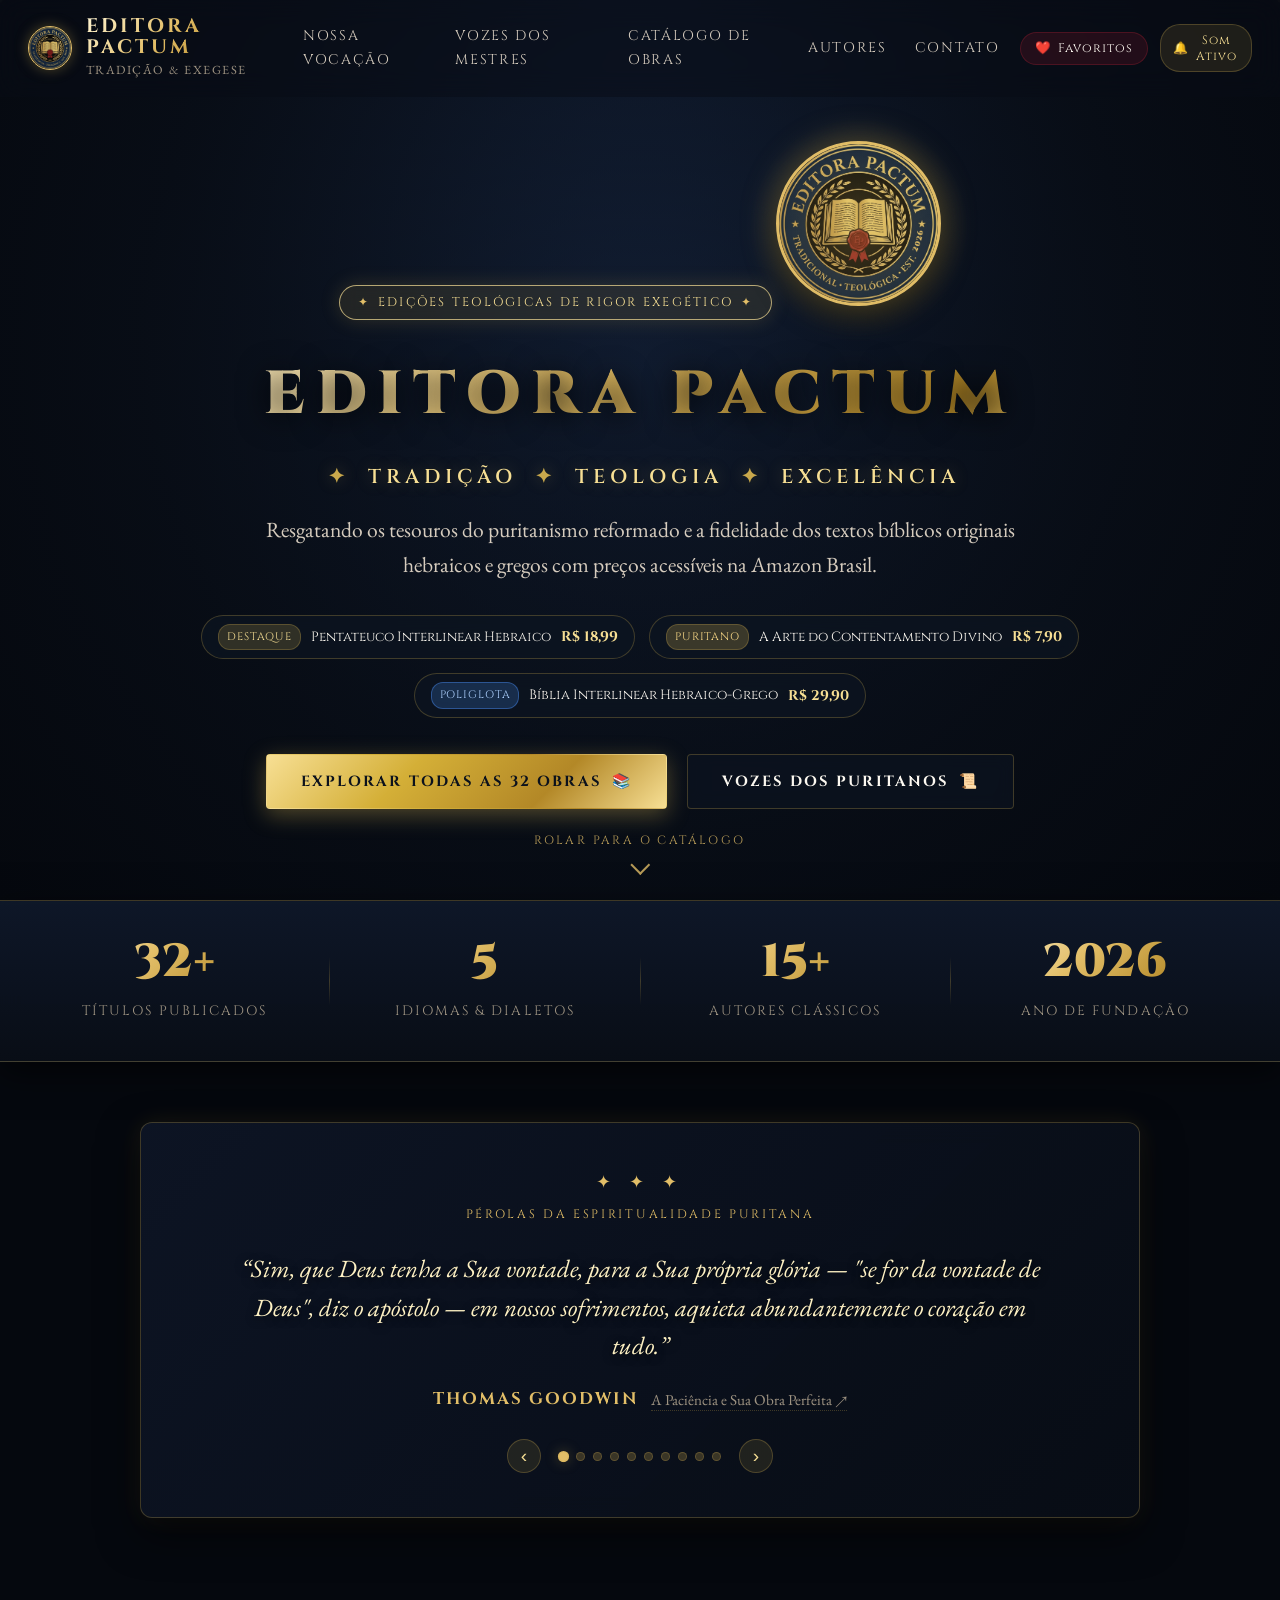
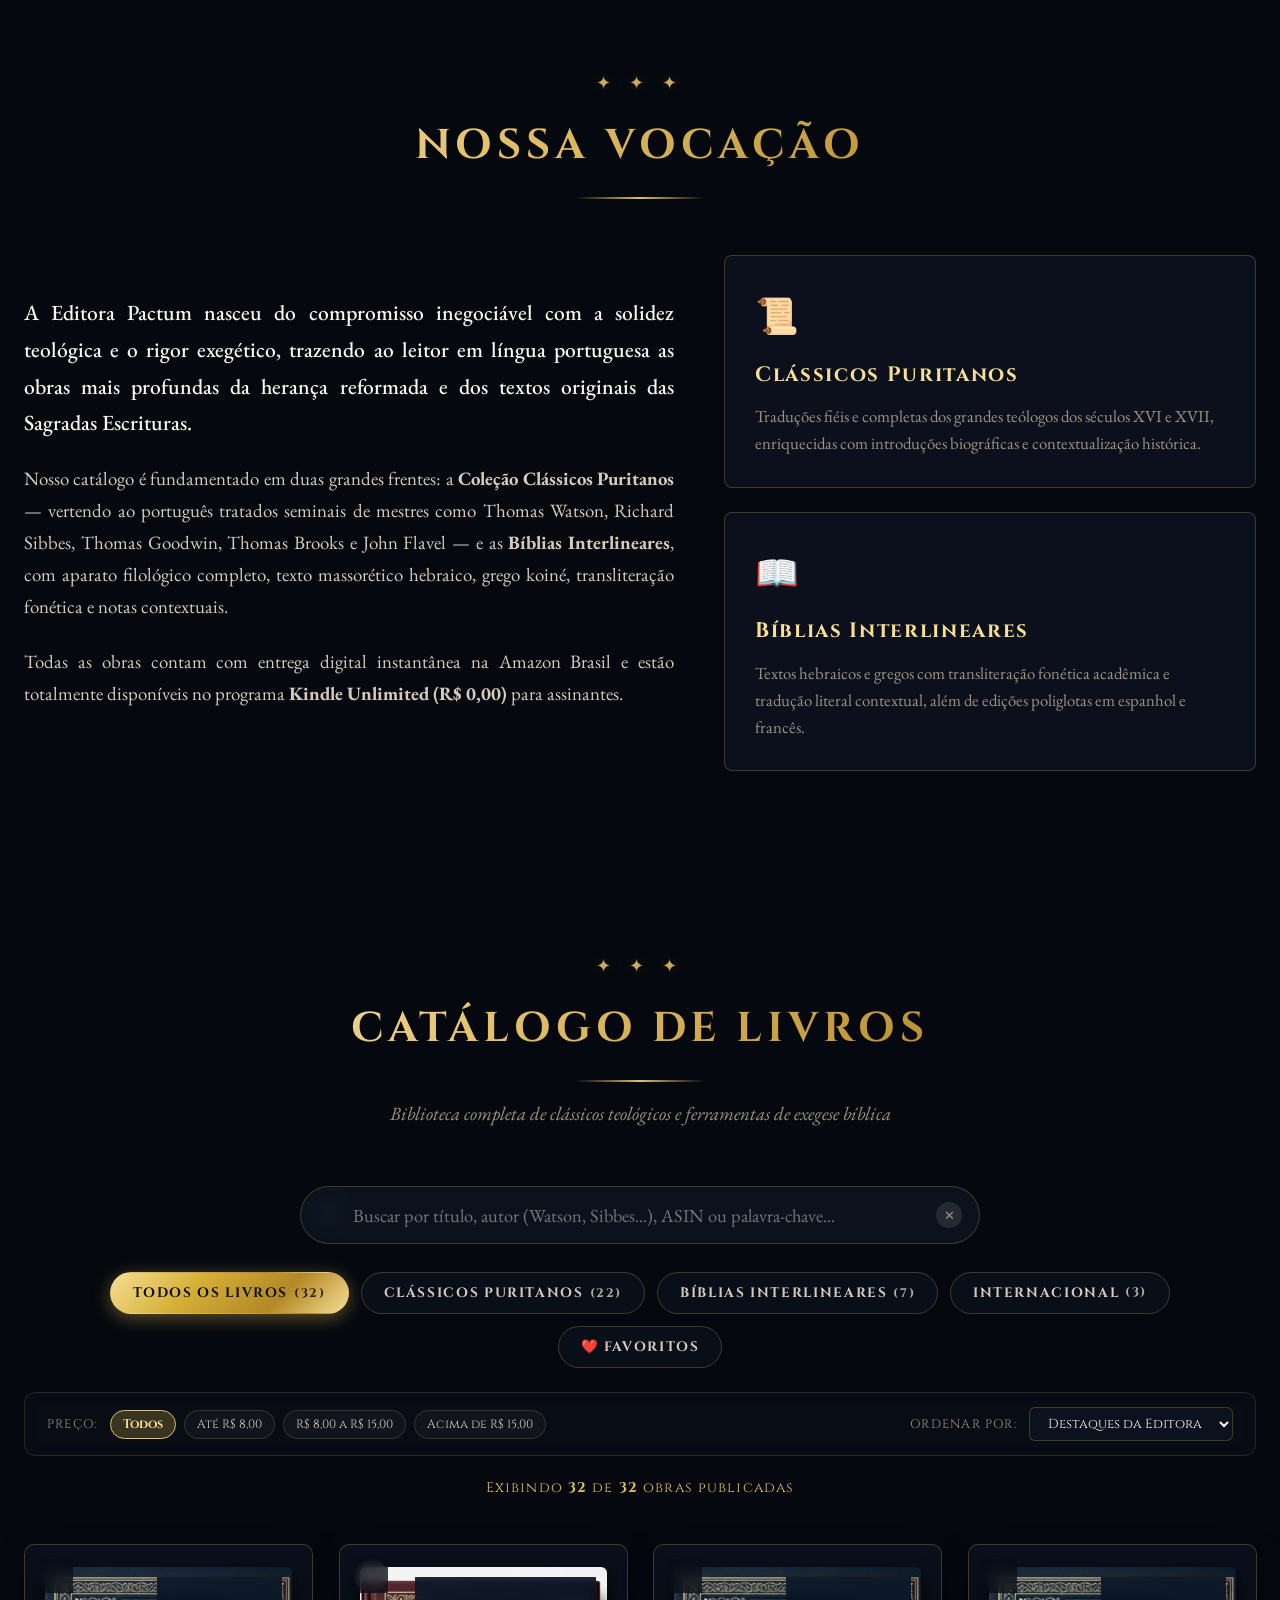
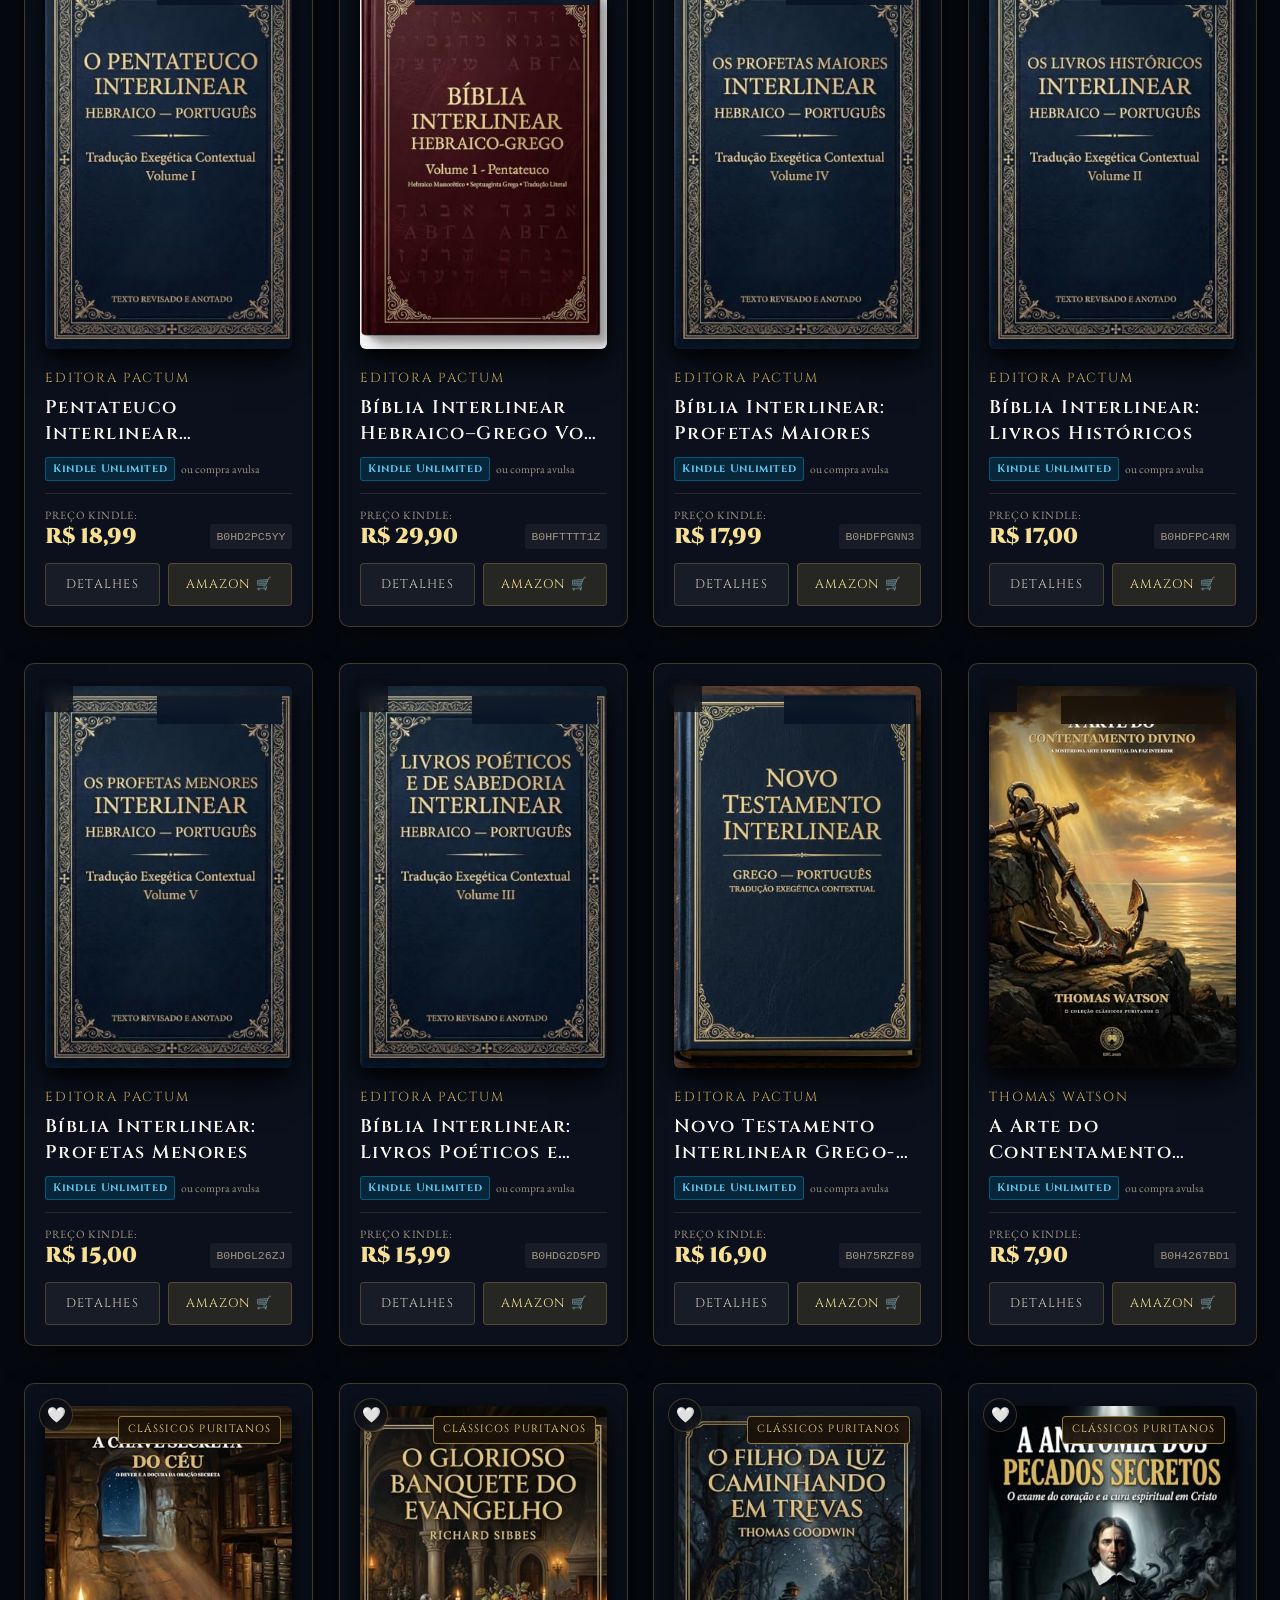
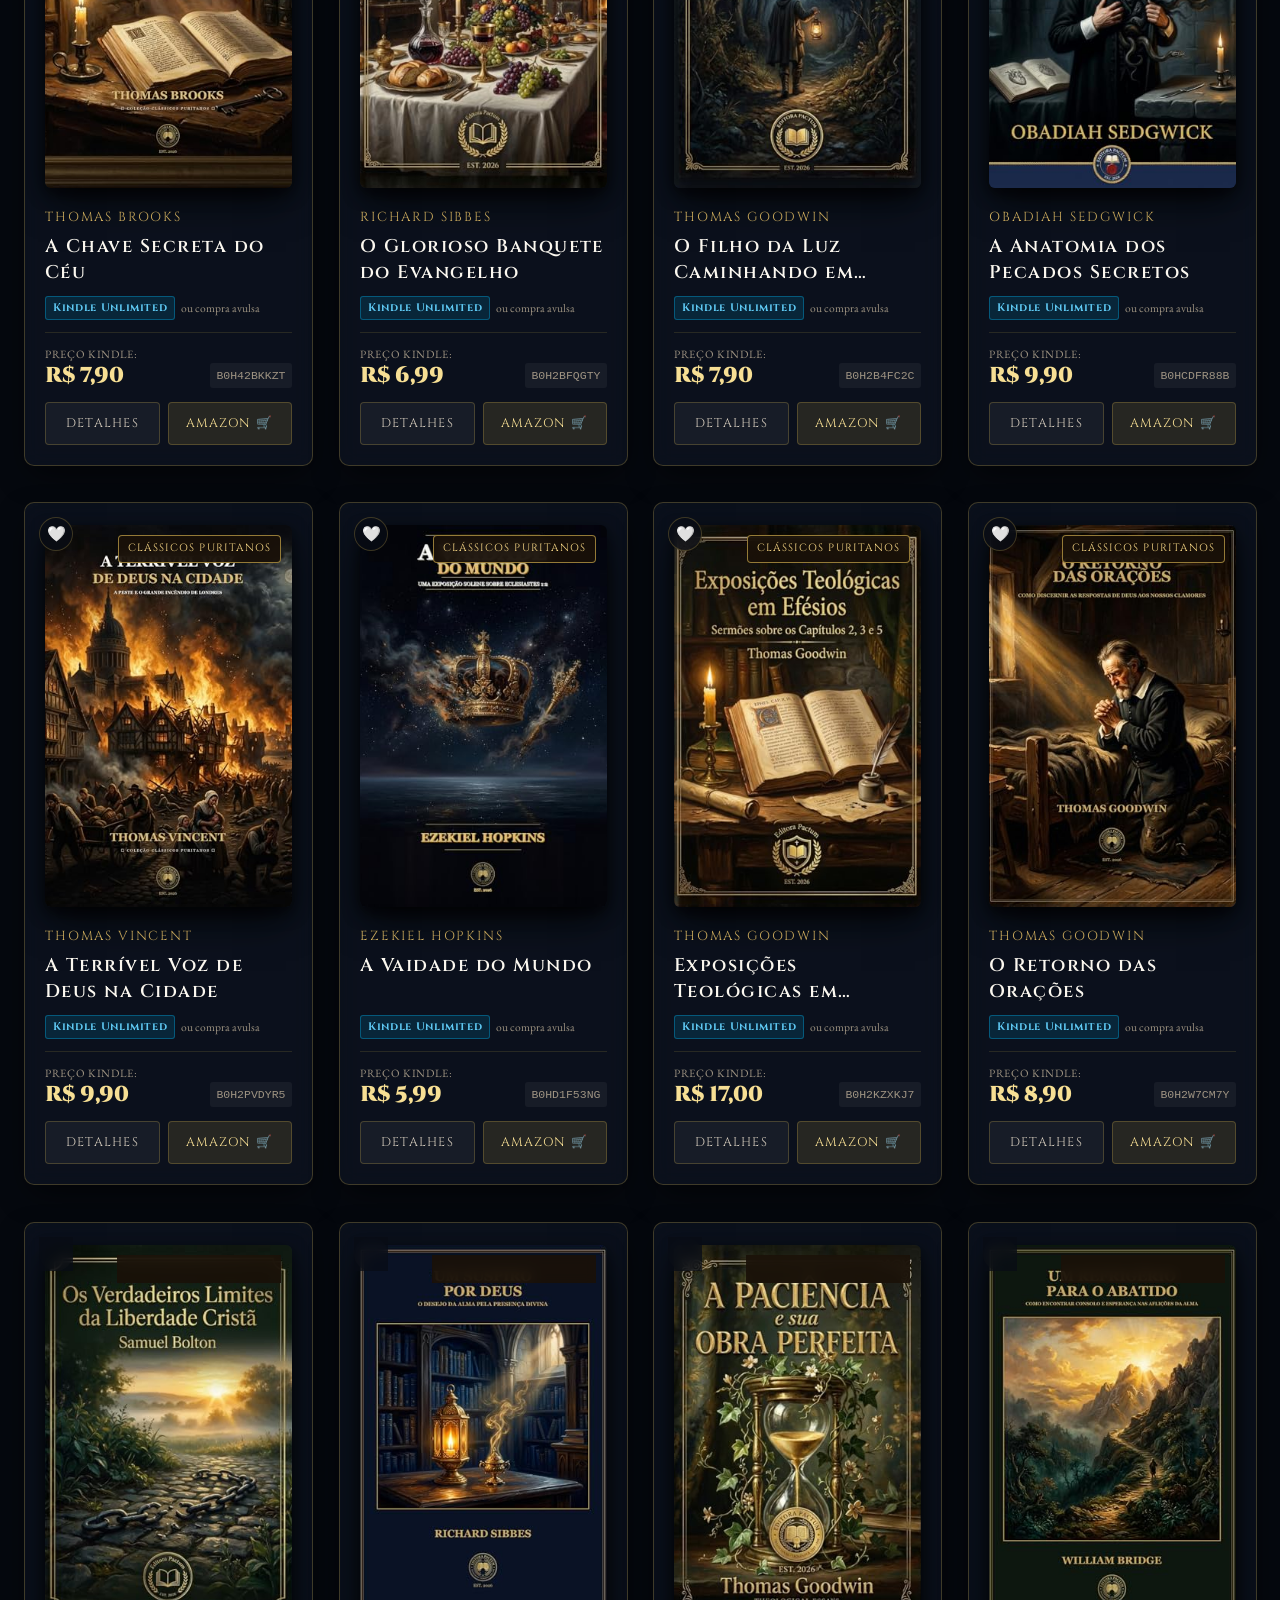
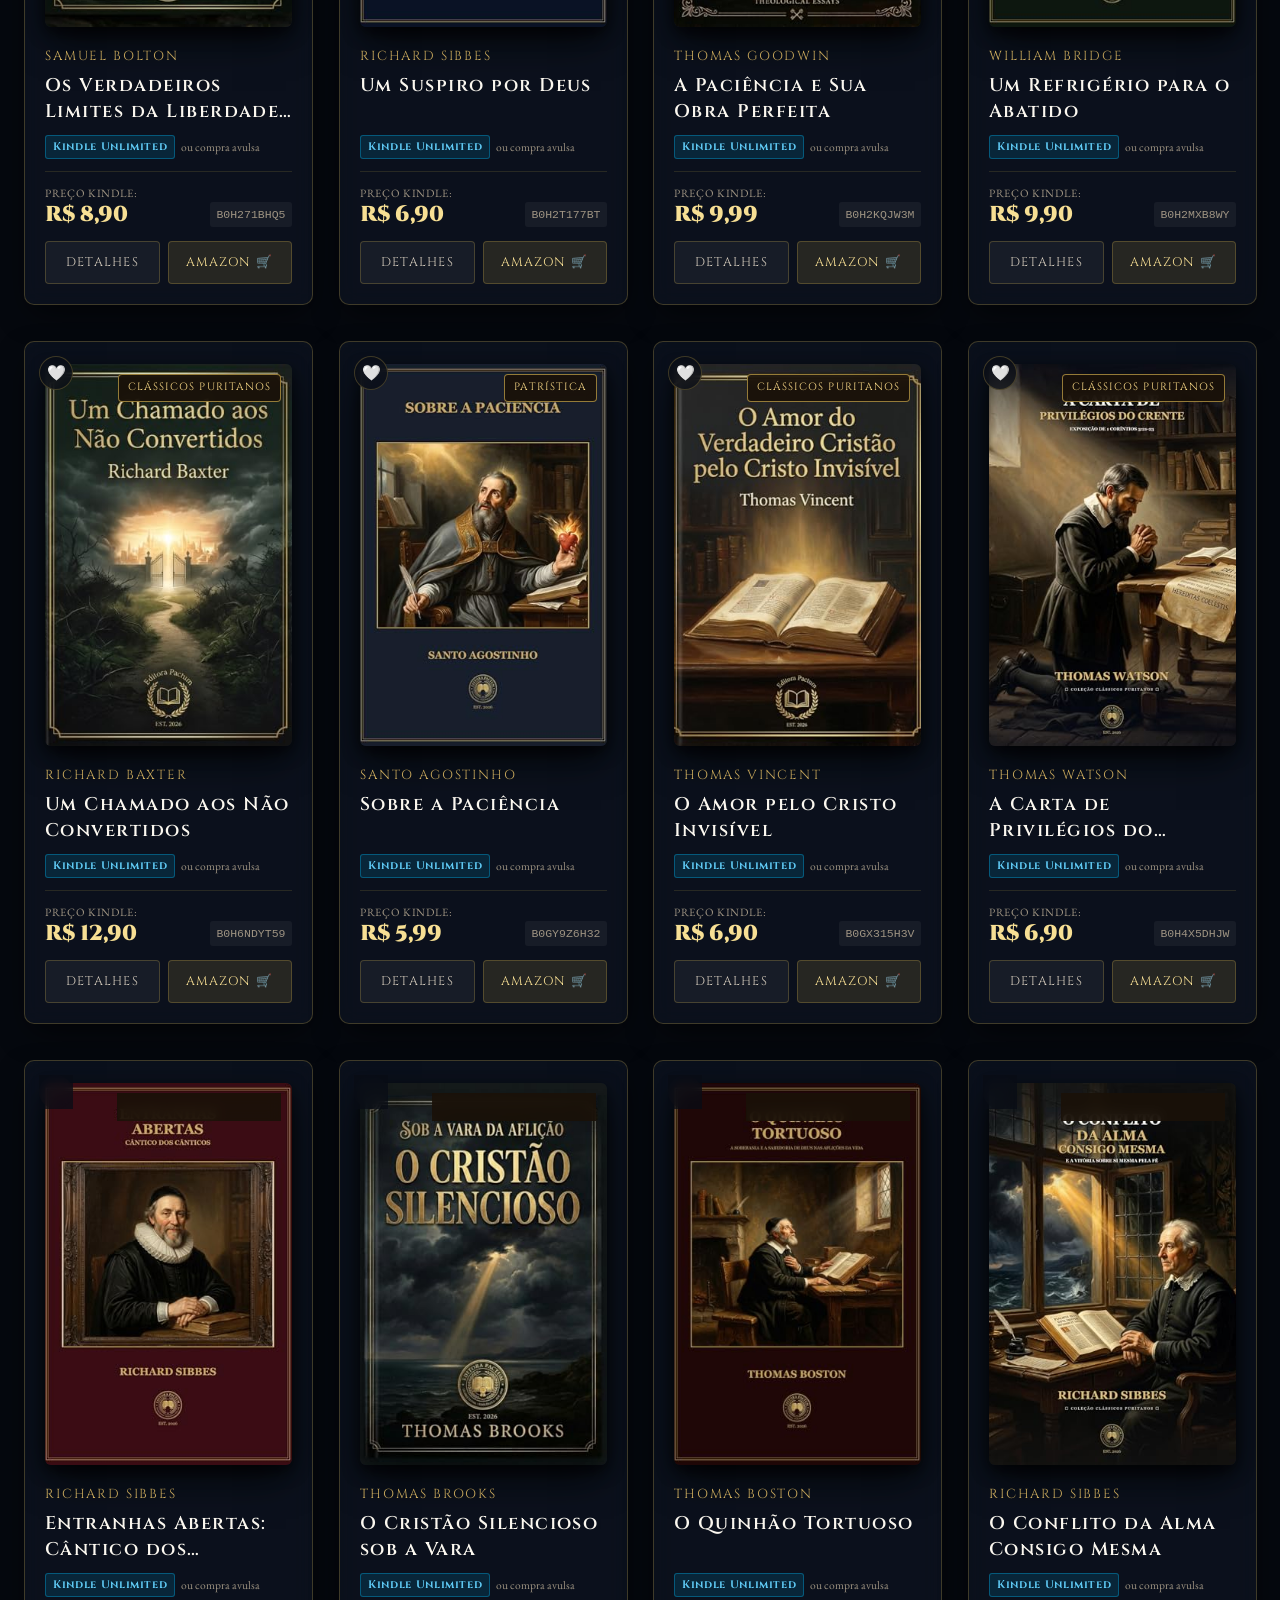
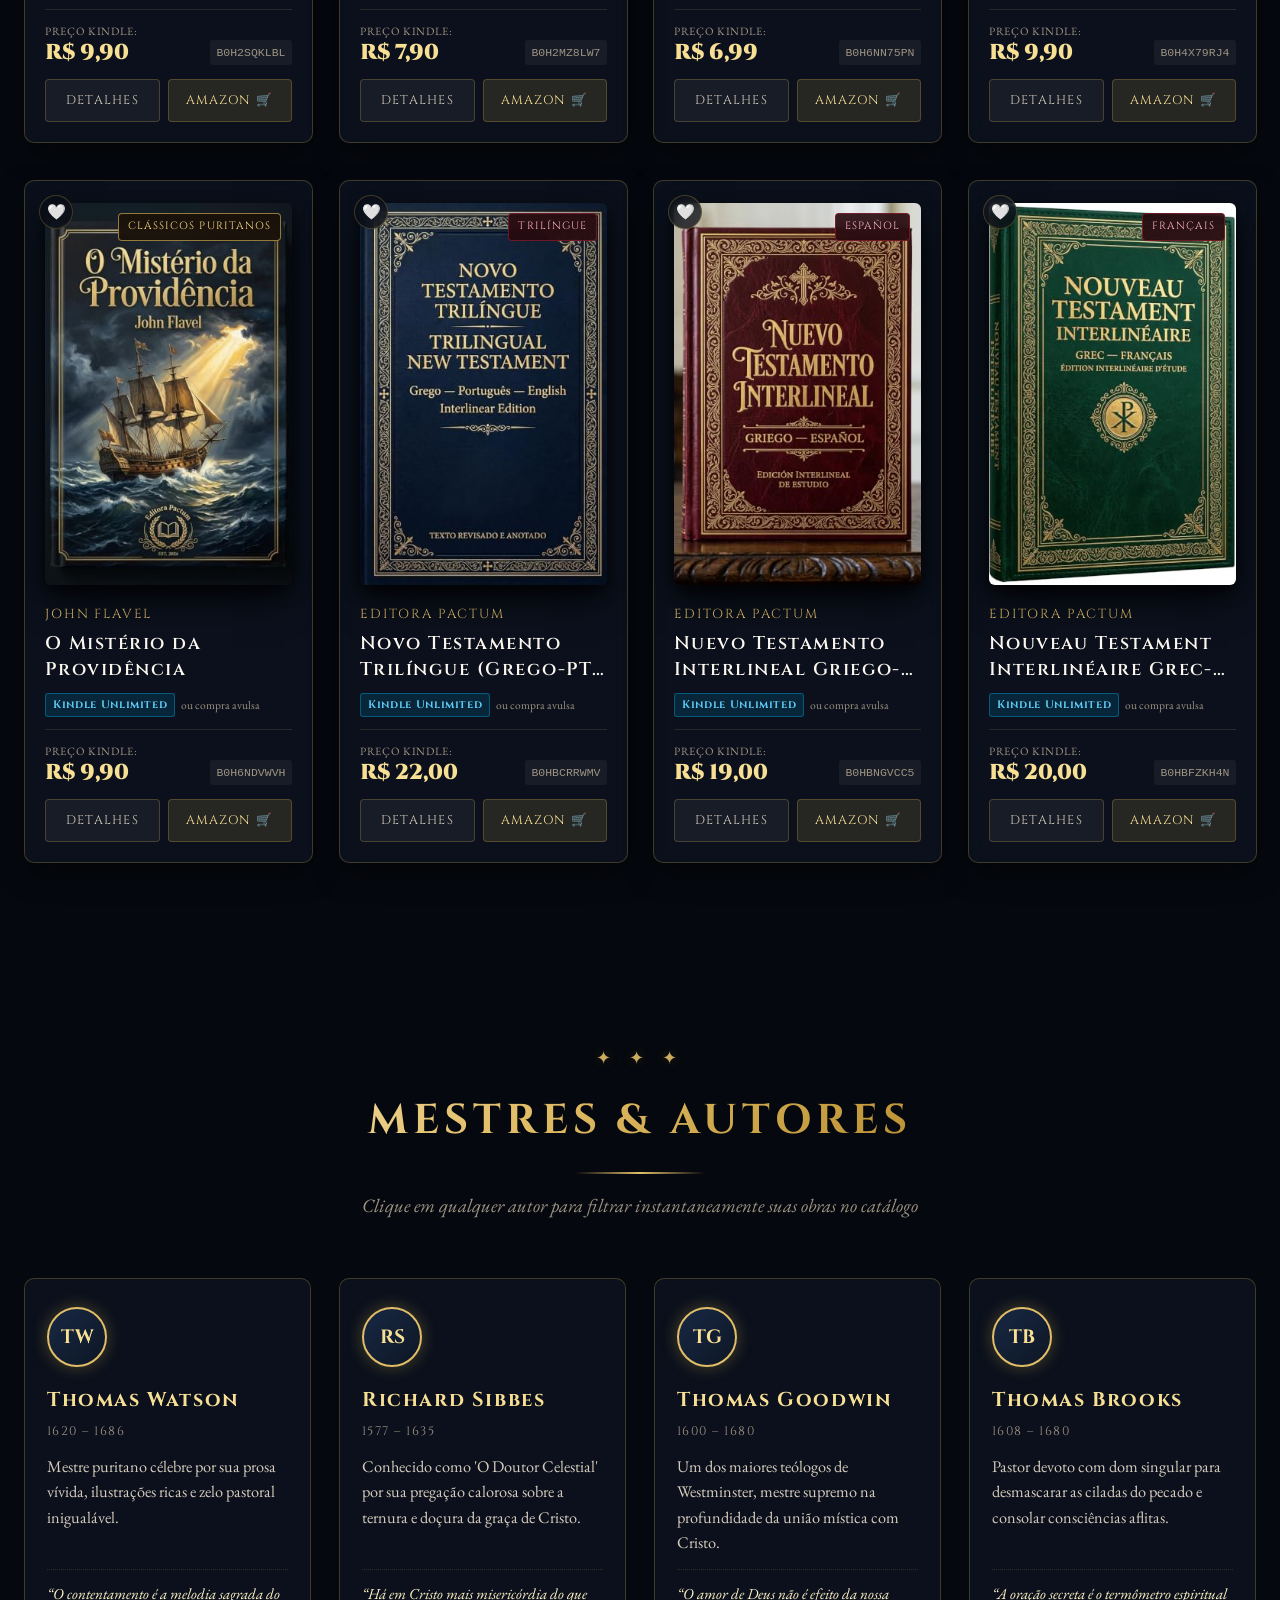
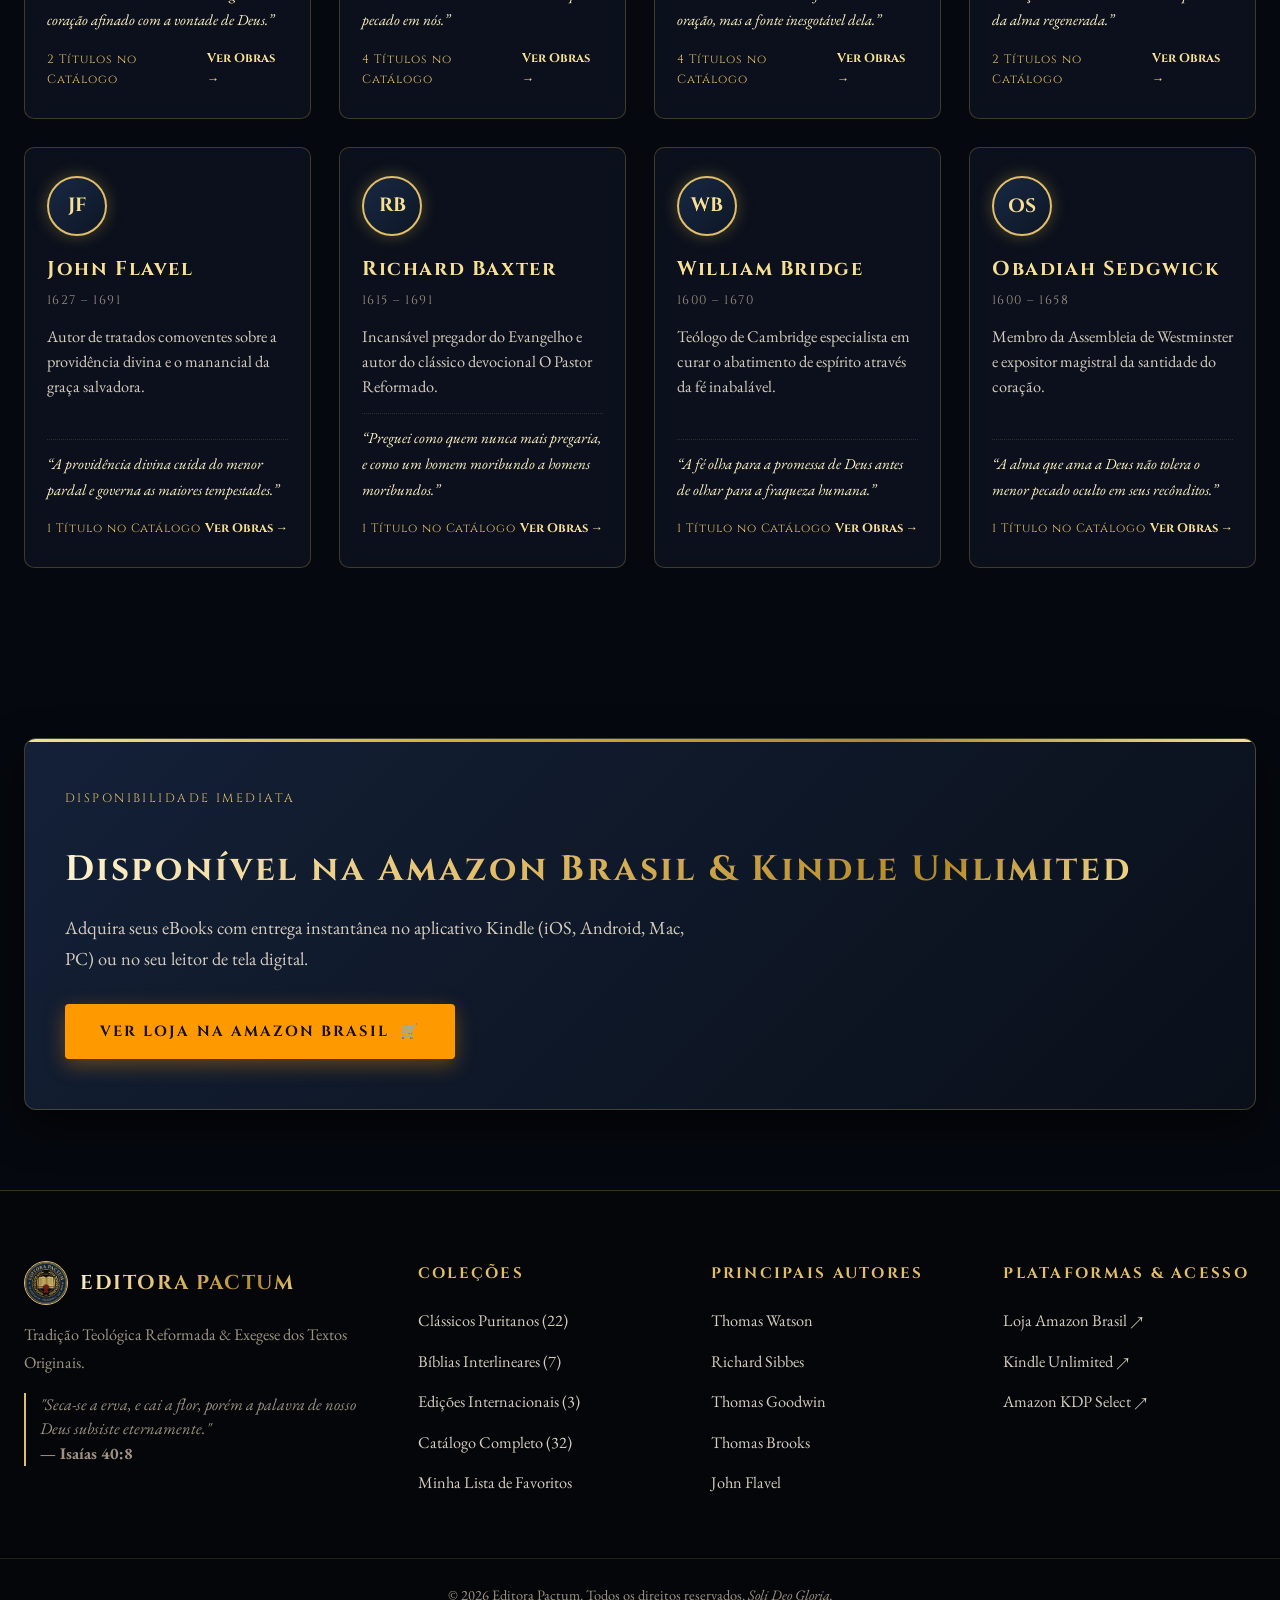
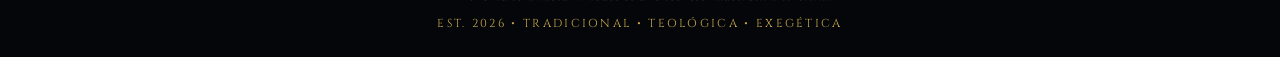
==== commit 9db1b50a: "seo atualizado url att" ====
--- a/index.html
+++ b/index.html
@@ -9,7 +9,7 @@
   <meta name="theme-color" content="#080d16">
 
   <!-- SEO: Canonical URL -->
-  <link rel="canonical" href="https://editorapactum.vercel.app/">
+  <link rel="canonical" href="https://www.editorapactum.com.br/">
 
   <!-- SEO: Keywords (auxiliar para motores menores) -->
   <meta name="keywords" content="editora pactum, livros puritanos, clássicos puritanos, bíblia interlinear, bíblia interlinear hebraico português, novo testamento interlinear grego português, thomas watson, richard sibbes, thomas goodwin, thomas brooks, john flavel, teologia reformada, livros reformados, kindle unlimited, ebooks kindle, amazon brasil, pentateuco interlinear, bíblia hebraico grego, livros teológicos, puritanismo, exegese bíblica, texto massorético, grego koiné, literatura puritana">
@@ -23,17 +23,17 @@
   <!-- SEO: Idioma e região -->
   <meta name="language" content="pt-BR">
   <meta name="geo.region" content="BR">
-  <link rel="alternate" hreflang="pt-BR" href="https://editorapactum.vercel.app/">
-  <link rel="alternate" hreflang="x-default" href="https://editorapactum.vercel.app/">
+  <link rel="alternate" hreflang="pt-BR" href="https://www.editorapactum.com.br/">
+  <link rel="alternate" hreflang="x-default" href="https://www.editorapactum.com.br/">
 
   <!-- Open Graph / Redes Sociais & WhatsApp -->
   <meta property="og:type" content="website">
-  <meta property="og:url" content="https://editorapactum.vercel.app/">
+  <meta property="og:url" content="https://www.editorapactum.com.br/">
   <meta property="og:site_name" content="Editora Pactum">
   <meta property="og:locale" content="pt_BR">
   <meta property="og:title" content="Editora Pactum — Clássicos Puritanos e Bíblias Interlineares | Amazon Brasil">
   <meta property="og:description" content="32 obras teológicas de excelência: Clássicos Puritanos e Bíblias Interlineares Hebraico-Grego-Português. eBooks Kindle a partir de R$ 5,99. Disponível no Kindle Unlimited.">
-  <meta property="og:image" content="https://editorapactum.vercel.app/logo.png">
+  <meta property="og:image" content="https://www.editorapactum.com.br/logo.png">
   <meta property="og:image:width" content="1200">
   <meta property="og:image:height" content="630">
   <meta property="og:image:alt" content="Selo oficial da Editora Pactum — Tradição, Teologia e Excelência">
@@ -42,7 +42,7 @@
   <meta name="twitter:card" content="summary_large_image">
   <meta name="twitter:title" content="Editora Pactum — Clássicos Puritanos & Bíblias Interlineares">
   <meta name="twitter:description" content="32 obras teológicas de excelência para o leitor cristão. Clássicos Puritanos e Bíblias Interlineares na Amazon Kindle. A partir de R$ 5,99.">
-  <meta name="twitter:image" content="https://editorapactum.vercel.app/logo.png">
+  <meta name="twitter:image" content="https://www.editorapactum.com.br/logo.png">
   <meta name="twitter:image:alt" content="Logo da Editora Pactum">
 
   <!-- Schema.org JSON-LD: Organization -->
@@ -52,8 +52,8 @@
     "@type": "Organization",
     "name": "Editora Pactum",
     "alternateName": "Pactum",
-    "url": "https://editorapactum.vercel.app",
-    "logo": "https://editorapactum.vercel.app/logo.png",
+    "url": "https://www.editorapactum.com.br",
+    "logo": "https://www.editorapactum.com.br/logo.png",
     "description": "Editora especializada em Clássicos Puritanos e Bíblias Interlineares Hebraico-Grego-Português. 32 títulos disponíveis na Amazon Brasil e Kindle Unlimited.",
     "foundingDate": "2026",
     "sameAs": [
@@ -78,14 +78,14 @@
     "@context": "https://schema.org",
     "@type": "WebSite",
     "name": "Editora Pactum",
-    "url": "https://editorapactum.vercel.app",
+    "url": "https://www.editorapactum.com.br",
     "description": "Catálogo oficial de livros da Editora Pactum — Clássicos Puritanos e Bíblias Interlineares",
     "inLanguage": "pt-BR",
     "potentialAction": {
       "@type": "SearchAction",
       "target": {
         "@type": "EntryPoint",
-        "urlTemplate": "https://editorapactum.vercel.app/?q={search_term_string}"
+        "urlTemplate": "https://www.editorapactum.com.br/?q={search_term_string}"
       },
       "query-input": "required name=search_term_string"
     }
@@ -102,19 +102,19 @@
         "@type": "ListItem",
         "position": 1,
         "name": "Início",
-        "item": "https://editorapactum.vercel.app/"
+        "item": "https://www.editorapactum.com.br/"
       },
       {
         "@type": "ListItem",
         "position": 2,
         "name": "Catálogo de Obras",
-        "item": "https://editorapactum.vercel.app/#catalogo"
+        "item": "https://www.editorapactum.com.br/#catalogo"
       },
       {
         "@type": "ListItem",
         "position": 3,
         "name": "Autores",
-        "item": "https://editorapactum.vercel.app/#autores"
+        "item": "https://www.editorapactum.com.br/#autores"
       }
     ]
   }
@@ -135,13 +135,13 @@
         "position": 1,
         "item": {
           "@type": "Book",
-          "@id": "https://editorapactum.vercel.app/#pentateuco-interlinear",
+          "@id": "https://www.editorapactum.com.br/#pentateuco-interlinear",
           "name": "O Pentateuco Interlinear Hebraico-Português: Tradução Exegética Contextual",
           "author": {"@type": "Organization", "name": "Editora Pactum"},
           "publisher": {"@type": "Organization", "name": "Editora Pactum"},
           "bookFormat": "https://schema.org/EBook",
           "inLanguage": ["he", "pt-BR"],
-          "image": "https://editorapactum.vercel.app/capas/pentateuco_interlinear.jpg",
+          "image": "https://www.editorapactum.com.br/capas/pentateuco_interlinear.jpg",
           "description": "Texto hebraico massorético original, com transliteração acadêmica e simplificada lado a lado, e tradução exegética contextual minuciosa.",
           "isbn": "B0HD2PC5YY",
           "offers": {
@@ -159,13 +159,13 @@
         "position": 2,
         "item": {
           "@type": "Book",
-          "@id": "https://editorapactum.vercel.app/#biblia-interlinear-hg-vol1",
+          "@id": "https://www.editorapactum.com.br/#biblia-interlinear-hg-vol1",
           "name": "Bíblia Interlinear Hebraico–Grego — Volume 1: Pentateuco",
           "author": {"@type": "Organization", "name": "Editora Pactum"},
           "publisher": {"@type": "Organization", "name": "Editora Pactum"},
           "bookFormat": "https://schema.org/EBook",
           "inLanguage": ["he", "el", "pt-BR"],
-          "image": "https://editorapactum.vercel.app/capas/biblia_interlinear_hg_vol1.jpg",
+          "image": "https://www.editorapactum.com.br/capas/biblia_interlinear_hg_vol1.jpg",
           "description": "Edição monumental reunindo o Hebraico Massorético, a Septuaginta Grega (LXX), transliteração fonética completa e tradução literal alinhada palavra por palavra.",
           "isbn": "B0HFTTTT1Z",
           "offers": {
@@ -183,13 +183,13 @@
         "position": 3,
         "item": {
           "@type": "Book",
-          "@id": "https://editorapactum.vercel.app/#biblia-profetas-maiores",
+          "@id": "https://www.editorapactum.com.br/#biblia-profetas-maiores",
           "name": "Bíblia Interlinear Hebraico-Português: Profetas Maiores",
           "author": {"@type": "Organization", "name": "Editora Pactum"},
           "publisher": {"@type": "Organization", "name": "Editora Pactum"},
           "bookFormat": "https://schema.org/EBook",
           "inLanguage": ["he", "pt-BR"],
-          "image": "https://editorapactum.vercel.app/capas/biblia_profetas_maiores.jpg",
+          "image": "https://www.editorapactum.com.br/capas/biblia_profetas_maiores.jpg",
           "description": "Texto Hebraico Original dos Profetas Maiores (Isaías, Jeremias, Lamentações, Ezequiel e Daniel), com transliteração fonética precisa e tradução exegética contextual.",
           "isbn": "B0HDFPGNN3",
           "offers": {
@@ -207,13 +207,13 @@
         "position": 4,
         "item": {
           "@type": "Book",
-          "@id": "https://editorapactum.vercel.app/#biblia-livros-historicos",
+          "@id": "https://www.editorapactum.com.br/#biblia-livros-historicos",
           "name": "Bíblia Interlinear Hebraico-Português: Livros Históricos",
           "author": {"@type": "Organization", "name": "Editora Pactum"},
           "publisher": {"@type": "Organization", "name": "Editora Pactum"},
           "bookFormat": "https://schema.org/EBook",
           "inLanguage": ["he", "pt-BR"],
-          "image": "https://editorapactum.vercel.app/capas/biblia_livros_historicos.jpg",
+          "image": "https://www.editorapactum.com.br/capas/biblia_livros_historicos.jpg",
           "description": "Cobertura completa da narrativa histórica de Israel de Josué até Ester com texto hebraico original e transliteração fonética.",
           "isbn": "B0HDFPC4RM",
           "offers": {
@@ -231,13 +231,13 @@
         "position": 5,
         "item": {
           "@type": "Book",
-          "@id": "https://editorapactum.vercel.app/#biblia-profetas-menores",
+          "@id": "https://www.editorapactum.com.br/#biblia-profetas-menores",
           "name": "Bíblia Interlinear Hebraico-Português: Profetas Menores",
           "author": {"@type": "Organization", "name": "Editora Pactum"},
           "publisher": {"@type": "Organization", "name": "Editora Pactum"},
           "bookFormat": "https://schema.org/EBook",
           "inLanguage": ["he", "pt-BR"],
-          "image": "https://editorapactum.vercel.app/capas/biblia_profetas_menores.jpg",
+          "image": "https://www.editorapactum.com.br/capas/biblia_profetas_menores.jpg",
           "description": "Os doze profetas menores em texto hebraico integral com tradução analítica e transliteração fonética.",
           "isbn": "B0HDGL26ZJ",
           "offers": {
@@ -255,13 +255,13 @@
         "position": 6,
         "item": {
           "@type": "Book",
-          "@id": "https://editorapactum.vercel.app/#biblia-livros-poeticos",
+          "@id": "https://www.editorapactum.com.br/#biblia-livros-poeticos",
           "name": "Bíblia Interlinear Hebraico-Português: Livros Poéticos e de Sabedoria",
           "author": {"@type": "Organization", "name": "Editora Pactum"},
           "publisher": {"@type": "Organization", "name": "Editora Pactum"},
           "bookFormat": "https://schema.org/EBook",
           "inLanguage": ["he", "pt-BR"],
-          "image": "https://editorapactum.vercel.app/capas/biblia_livros_poeticos.jpg",
+          "image": "https://www.editorapactum.com.br/capas/biblia_livros_poeticos.jpg",
           "description": "A sublime poesia hebraica e a literatura sapiencial bíblica com preservação métrica e vocabulário exegético contextual.",
           "isbn": "B0HDG2D5PD",
           "offers": {
@@ -279,13 +279,13 @@
         "position": 7,
         "item": {
           "@type": "Book",
-          "@id": "https://editorapactum.vercel.app/#nt-interlinear-grego-pt",
+          "@id": "https://www.editorapactum.com.br/#nt-interlinear-grego-pt",
           "name": "Novo Testamento Interlinear Grego-Português: Tradução Exegética Contextual",
           "author": {"@type": "Organization", "name": "Editora Pactum"},
           "publisher": {"@type": "Organization", "name": "Editora Pactum"},
           "bookFormat": "https://schema.org/EBook",
           "inLanguage": ["el", "pt-BR"],
-          "image": "https://editorapactum.vercel.app/capas/nt_interlinear_grego_pt.jpg",
+          "image": "https://www.editorapactum.com.br/capas/nt_interlinear_grego_pt.jpg",
           "description": "Tradução exegética contextual a partir do Grego Koiné com análise morfológica, transliteração fonética e tradução interlinear.",
           "isbn": "B0H75RZF89",
           "offers": {
@@ -303,13 +303,13 @@
         "position": 8,
         "item": {
           "@type": "Book",
-          "@id": "https://editorapactum.vercel.app/#arte-contentamento-divino",
+          "@id": "https://www.editorapactum.com.br/#arte-contentamento-divino",
           "name": "A Arte do Contentamento Divino",
           "author": {"@type": "Person", "name": "Thomas Watson"},
           "publisher": {"@type": "Organization", "name": "Editora Pactum"},
           "bookFormat": "https://schema.org/EBook",
           "inLanguage": "pt-BR",
-          "image": "https://editorapactum.vercel.app/capas/arte_contentamento_divino.jpg",
+          "image": "https://www.editorapactum.com.br/capas/arte_contentamento_divino.jpg",
           "description": "Thomas Watson expõe Filipenses 4:11 ensinando a arte de estar satisfeito em Deus em qualquer circunstância.",
           "isbn": "B0H4267BD1",
           "genre": "Clássicos Puritanos",
@@ -328,13 +328,13 @@
         "position": 9,
         "item": {
           "@type": "Book",
-          "@id": "https://editorapactum.vercel.app/#chave-secreta-ceu",
+          "@id": "https://www.editorapactum.com.br/#chave-secreta-ceu",
           "name": "A Chave Secreta do Céu: O Dever e a Doçura da Oração Secreta",
           "author": {"@type": "Person", "name": "Thomas Brooks"},
           "publisher": {"@type": "Organization", "name": "Editora Pactum"},
           "bookFormat": "https://schema.org/EBook",
           "inLanguage": "pt-BR",
-          "image": "https://editorapactum.vercel.app/capas/chave_secreta_ceu.jpg",
+          "image": "https://www.editorapactum.com.br/capas/chave_secreta_ceu.jpg",
           "description": "Thomas Brooks descortina os tesouros e as delícias da comunhão secreta com o Pai.",
           "isbn": "B0H42BKKZT",
           "genre": "Clássicos Puritanos",
@@ -353,13 +353,13 @@
         "position": 10,
         "item": {
           "@type": "Book",
-          "@id": "https://editorapactum.vercel.app/#glorioso-banquete-evangelho",
+          "@id": "https://www.editorapactum.com.br/#glorioso-banquete-evangelho",
           "name": "O Glorioso Banquete do Evangelho",
           "author": {"@type": "Person", "name": "Richard Sibbes"},
           "publisher": {"@type": "Organization", "name": "Editora Pactum"},
           "bookFormat": "https://schema.org/EBook",
           "inLanguage": "pt-BR",
-          "image": "https://editorapactum.vercel.app/capas/glorioso_banquete_evangelho.jpg",
+          "image": "https://www.editorapactum.com.br/capas/glorioso_banquete_evangelho.jpg",
           "description": "Richard Sibbes expõe a abundância da graça de Deus e a vitória sobre a morte.",
           "isbn": "B0H2BFQGTY",
           "genre": "Clássicos Puritanos",
@@ -378,13 +378,13 @@
         "position": 11,
         "item": {
           "@type": "Book",
-          "@id": "https://editorapactum.vercel.app/#filho-luz-caminhando-trevas",
+          "@id": "https://www.editorapactum.com.br/#filho-luz-caminhando-trevas",
           "name": "O Filho da Luz Caminhando em Trevas",
           "author": {"@type": "Person", "name": "Thomas Goodwin"},
           "publisher": {"@type": "Organization", "name": "Editora Pactum"},
           "bookFormat": "https://schema.org/EBook",
           "inLanguage": "pt-BR",
-          "image": "https://editorapactum.vercel.app/capas/filho_luz_caminhando_trevas.jpg",
+          "image": "https://www.editorapactum.com.br/capas/filho_luz_caminhando_trevas.jpg",
           "description": "Consolo e paz no abandono espiritual. Uma obra-prima de teologia pastoral.",
           "isbn": "B0H2B4FC2C",
           "genre": "Clássicos Puritanos",
@@ -403,13 +403,13 @@
         "position": 12,
         "item": {
           "@type": "Book",
-          "@id": "https://editorapactum.vercel.app/#anatomia-pecados-secretos",
+          "@id": "https://www.editorapactum.com.br/#anatomia-pecados-secretos",
           "name": "A Anatomia dos Pecados Secretos",
           "author": {"@type": "Person", "name": "Obadiah Sedgwick"},
           "publisher": {"@type": "Organization", "name": "Editora Pactum"},
           "bookFormat": "https://schema.org/EBook",
           "inLanguage": "pt-BR",
-          "image": "https://editorapactum.vercel.app/capas/anatomia_pecados_secretos.jpg",
+          "image": "https://www.editorapactum.com.br/capas/anatomia_pecados_secretos.jpg",
           "description": "A descoberta das corrupções ocultas da alma e a busca pela integridade diante de Deus.",
           "isbn": "B0HCDFR88B",
           "genre": "Clássicos Puritanos",
@@ -428,13 +428,13 @@
         "position": 13,
         "item": {
           "@type": "Book",
-          "@id": "https://editorapactum.vercel.app/#terrivel-voz-deus-cidade",
+          "@id": "https://www.editorapactum.com.br/#terrivel-voz-deus-cidade",
           "name": "A Terrível Voz de Deus na Cidade",
           "author": {"@type": "Person", "name": "Thomas Vincent"},
           "publisher": {"@type": "Organization", "name": "Editora Pactum"},
           "bookFormat": "https://schema.org/EBook",
           "inLanguage": "pt-BR",
-          "image": "https://editorapactum.vercel.app/capas/terrivel_voz_deus_cidade.jpg",
+          "image": "https://www.editorapactum.com.br/capas/terrivel_voz_deus_cidade.jpg",
           "description": "A mensagem da Providência divina nas desolações históricas de Londres — Peste de 1665 e Incêndio de 1666.",
           "isbn": "B0H2PVDYR5",
           "genre": "Clássicos Puritanos",
@@ -453,13 +453,13 @@
         "position": 14,
         "item": {
           "@type": "Book",
-          "@id": "https://editorapactum.vercel.app/#vaidade-mundo",
+          "@id": "https://www.editorapactum.com.br/#vaidade-mundo",
           "name": "A Vaidade do Mundo: Uma Exposição Solene sobre Eclesiastes 1:2",
           "author": {"@type": "Person", "name": "Ezekiel Hopkins"},
           "publisher": {"@type": "Organization", "name": "Editora Pactum"},
           "bookFormat": "https://schema.org/EBook",
           "inLanguage": "pt-BR",
-          "image": "https://editorapactum.vercel.app/capas/vaidade_mundo.jpg",
+          "image": "https://www.editorapactum.com.br/capas/vaidade_mundo.jpg",
           "description": "Exposição penetrante sobre a transitoriedade dos prazeres terrenas em contraste com a glória eterna.",
           "isbn": "B0HD1F53NG",
           "genre": "Clássicos Puritanos",
@@ -478,13 +478,13 @@
         "position": 15,
         "item": {
           "@type": "Book",
-          "@id": "https://editorapactum.vercel.app/#exposicoes-efesios",
+          "@id": "https://www.editorapactum.com.br/#exposicoes-efesios",
           "name": "Exposições Teológicas em Efésios",
           "author": {"@type": "Person", "name": "Thomas Goodwin"},
           "publisher": {"@type": "Organization", "name": "Editora Pactum"},
           "bookFormat": "https://schema.org/EBook",
           "inLanguage": "pt-BR",
-          "image": "https://editorapactum.vercel.app/capas/exposicoes_efesios.jpg",
+          "image": "https://www.editorapactum.com.br/capas/exposicoes_efesios.jpg",
           "description": "Exposições sobre a salvação pela graça soberana e as insondáveis riquezas do amor de Cristo.",
           "isbn": "B0H2KZXKJ7",
           "genre": "Clássicos Puritanos",
@@ -503,13 +503,13 @@
         "position": 16,
         "item": {
           "@type": "Book",
-          "@id": "https://editorapactum.vercel.app/#retorno-oracoes",
+          "@id": "https://www.editorapactum.com.br/#retorno-oracoes",
           "name": "O Retorno das Orações",
           "author": {"@type": "Person", "name": "Thomas Goodwin"},
           "publisher": {"@type": "Organization", "name": "Editora Pactum"},
           "bookFormat": "https://schema.org/EBook",
           "inLanguage": "pt-BR",
-          "image": "https://editorapactum.vercel.app/capas/retorno_oracoes.jpg",
+          "image": "https://www.editorapactum.com.br/capas/retorno_oracoes.jpg",
           "description": "Como discernir e reconhecer as respostas de Deus aos nossos clamores e orações.",
           "isbn": "B0H2W7CM7Y",
           "genre": "Clássicos Puritanos",
@@ -528,13 +528,13 @@
         "position": 17,
         "item": {
           "@type": "Book",
-          "@id": "https://editorapactum.vercel.app/#limites-liberdade-crista",
+          "@id": "https://www.editorapactum.com.br/#limites-liberdade-crista",
           "name": "Os Verdadeiros Limites da Liberdade Cristã",
           "author": {"@type": "Person", "name": "Samuel Bolton"},
           "publisher": {"@type": "Organization", "name": "Editora Pactum"},
           "bookFormat": "https://schema.org/EBook",
           "inLanguage": "pt-BR",
-          "image": "https://editorapactum.vercel.app/capas/limites_liberdade_crista.jpg",
+          "image": "https://www.editorapactum.com.br/capas/limites_liberdade_crista.jpg",
           "description": "Tratado sobre a relação entre a Lei moral e a Graça redentora.",
           "isbn": "B0H271BHQ5",
           "genre": "Clássicos Puritanos",
@@ -553,13 +553,13 @@
         "position": 18,
         "item": {
           "@type": "Book",
-          "@id": "https://editorapactum.vercel.app/#suspiro-por-deus",
+          "@id": "https://www.editorapactum.com.br/#suspiro-por-deus",
           "name": "Um Suspiro por Deus",
           "author": {"@type": "Person", "name": "Richard Sibbes"},
           "publisher": {"@type": "Organization", "name": "Editora Pactum"},
           "bookFormat": "https://schema.org/EBook",
           "inLanguage": "pt-BR",
-          "image": "https://editorapactum.vercel.app/capas/suspiro_por_deus.jpg",
+          "image": "https://www.editorapactum.com.br/capas/suspiro_por_deus.jpg",
           "description": "O anseio da alma regenerada e a contemplação da formosura do Senhor.",
           "isbn": "B0H2T177BT",
           "genre": "Clássicos Puritanos",
@@ -578,13 +578,13 @@
         "position": 19,
         "item": {
           "@type": "Book",
-          "@id": "https://editorapactum.vercel.app/#paciencia-obra-perfeita",
+          "@id": "https://www.editorapactum.com.br/#paciencia-obra-perfeita",
           "name": "A Paciência e Sua Obra Perfeita",
           "author": {"@type": "Person", "name": "Thomas Goodwin"},
           "publisher": {"@type": "Organization", "name": "Editora Pactum"},
           "bookFormat": "https://schema.org/EBook",
           "inLanguage": "pt-BR",
-          "image": "https://editorapactum.vercel.app/capas/paciencia_obra_perfeita.jpg",
+          "image": "https://www.editorapactum.com.br/capas/paciencia_obra_perfeita.jpg",
           "description": "Como a paciência graciosa opera no sofrimento, forjando conformidade com Cristo.",
           "isbn": "B0H2KQJW3M",
           "genre": "Clássicos Puritanos",
@@ -603,13 +603,13 @@
         "position": 20,
         "item": {
           "@type": "Book",
-          "@id": "https://editorapactum.vercel.app/#refrigerio-abatido",
+          "@id": "https://www.editorapactum.com.br/#refrigerio-abatido",
           "name": "Um Refrigério para o Abatido",
           "author": {"@type": "Person", "name": "William Bridge"},
           "publisher": {"@type": "Organization", "name": "Editora Pactum"},
           "bookFormat": "https://schema.org/EBook",
           "inLanguage": "pt-BR",
-          "image": "https://editorapactum.vercel.app/capas/refrigerio_abatido.jpg",
+          "image": "https://www.editorapactum.com.br/capas/refrigerio_abatido.jpg",
           "description": "Sermões sobre a cura dos desânimos e tentações mediante a fé em Jesus.",
           "isbn": "B0H2MXB8WY",
           "genre": "Clássicos Puritanos",
@@ -628,13 +628,13 @@
         "position": 21,
         "item": {
           "@type": "Book",
-          "@id": "https://editorapactum.vercel.app/#chamado-nao-convertidos",
+          "@id": "https://www.editorapactum.com.br/#chamado-nao-convertidos",
           "name": "Um Chamado aos Não Convertidos",
           "author": {"@type": "Person", "name": "Richard Baxter"},
           "publisher": {"@type": "Organization", "name": "Editora Pactum"},
           "bookFormat": "https://schema.org/EBook",
           "inLanguage": "pt-BR",
-          "image": "https://editorapactum.vercel.app/capas/chamado_nao_convertidos.jpg",
+          "image": "https://www.editorapactum.com.br/capas/chamado_nao_convertidos.jpg",
           "description": "Um dos apelos evangelísticos mais influentes da história da Igreja.",
           "isbn": "B0H6NDYT59",
           "genre": "Clássicos Puritanos",
@@ -653,13 +653,13 @@
         "position": 22,
         "item": {
           "@type": "Book",
-          "@id": "https://editorapactum.vercel.app/#sobre-paciencia-agostinho",
+          "@id": "https://www.editorapactum.com.br/#sobre-paciencia-agostinho",
           "name": "Sobre a Paciência: A Virtude da Alma como Dom da Graça Divina",
           "author": {"@type": "Person", "name": "Santo Agostinho"},
           "publisher": {"@type": "Organization", "name": "Editora Pactum"},
           "bookFormat": "https://schema.org/EBook",
           "inLanguage": "pt-BR",
-          "image": "https://editorapactum.vercel.app/capas/sobre_paciencia_agostinho.jpg",
+          "image": "https://www.editorapactum.com.br/capas/sobre_paciencia_agostinho.jpg",
           "description": "O Bispo de Hipona examina a paciência como virtude cristã decorrente da graça soberana de Deus.",
           "isbn": "B0GY9Z6H32",
           "genre": "Patrística",
@@ -678,13 +678,13 @@
         "position": 23,
         "item": {
           "@type": "Book",
-          "@id": "https://editorapactum.vercel.app/#amor-cristo-invisivel",
+          "@id": "https://www.editorapactum.com.br/#amor-cristo-invisivel",
           "name": "O Amor do Verdadeiro Cristão pelo Cristo Invisível",
           "author": {"@type": "Person", "name": "Thomas Vincent"},
           "publisher": {"@type": "Organization", "name": "Editora Pactum"},
           "bookFormat": "https://schema.org/EBook",
           "inLanguage": "pt-BR",
-          "image": "https://editorapactum.vercel.app/capas/amor_cristo_invisivel.jpg",
+          "image": "https://www.editorapactum.com.br/capas/amor_cristo_invisivel.jpg",
           "description": "Sermões sobre a natureza e prática do amor sincero a Jesus Cristo.",
           "isbn": "B0GX315H3V",
           "genre": "Clássicos Puritanos",
@@ -703,13 +703,13 @@
         "position": 24,
         "item": {
           "@type": "Book",
-          "@id": "https://editorapactum.vercel.app/#carta-privilegios-crente",
+          "@id": "https://www.editorapactum.com.br/#carta-privilegios-crente",
           "name": "A Carta de Privilégios do Crente",
           "author": {"@type": "Person", "name": "Thomas Watson"},
           "publisher": {"@type": "Organization", "name": "Editora Pactum"},
           "bookFormat": "https://schema.org/EBook",
           "inLanguage": "pt-BR",
-          "image": "https://editorapactum.vercel.app/capas/carta_privilegios_crente.jpg",
+          "image": "https://www.editorapactum.com.br/capas/carta_privilegios_crente.jpg",
           "description": "Uma celebração da herança inestimável do crente: todas as coisas pertencem àqueles que pertencem a Cristo.",
           "isbn": "B0H4X5DHJW",
           "genre": "Clássicos Puritanos",
@@ -728,13 +728,13 @@
         "position": 25,
         "item": {
           "@type": "Book",
-          "@id": "https://editorapactum.vercel.app/#entranhas-abertas",
+          "@id": "https://www.editorapactum.com.br/#entranhas-abertas",
           "name": "Entranhas Abertas: Exposição em Cântico dos Cânticos",
           "author": {"@type": "Person", "name": "Richard Sibbes"},
           "publisher": {"@type": "Organization", "name": "Editora Pactum"},
           "bookFormat": "https://schema.org/EBook",
           "inLanguage": "pt-BR",
-          "image": "https://editorapactum.vercel.app/capas/entranhas_abertas.jpg",
+          "image": "https://www.editorapactum.com.br/capas/entranhas_abertas.jpg",
           "description": "Exposição devocional sobre a ternura e a união mística entre Cristo e Sua Igreja.",
           "isbn": "B0H2SQKLBL",
           "genre": "Clássicos Puritanos",
@@ -753,13 +753,13 @@
         "position": 26,
         "item": {
           "@type": "Book",
-          "@id": "https://editorapactum.vercel.app/#cristao-silencioso",
+          "@id": "https://www.editorapactum.com.br/#cristao-silencioso",
           "name": "O Cristão Silencioso sob a Vara da Aflição",
           "author": {"@type": "Person", "name": "Thomas Brooks"},
           "publisher": {"@type": "Organization", "name": "Editora Pactum"},
           "bookFormat": "https://schema.org/EBook",
           "inLanguage": "pt-BR",
-          "image": "https://editorapactum.vercel.app/capas/cristao_silencioso.jpg",
+          "image": "https://www.editorapactum.com.br/capas/cristao_silencioso.jpg",
           "description": "Guia bíblico sobre o silêncio santo e submissão humilde diante da soberania de Deus.",
           "isbn": "B0H2MZ8LW7",
           "genre": "Clássicos Puritanos",
@@ -778,13 +778,13 @@
         "position": 27,
         "item": {
           "@type": "Book",
-          "@id": "https://editorapactum.vercel.app/#quinhao-tortuoso",
+          "@id": "https://www.editorapactum.com.br/#quinhao-tortuoso",
           "name": "O Quinhão Tortuoso: A Soberania e Sabedoria de Deus nas Aflições",
           "author": {"@type": "Person", "name": "Thomas Boston"},
           "publisher": {"@type": "Organization", "name": "Editora Pactum"},
           "bookFormat": "https://schema.org/EBook",
           "inLanguage": "pt-BR",
-          "image": "https://editorapactum.vercel.app/capas/quinhao_tortuoso.jpg",
+          "image": "https://www.editorapactum.com.br/capas/quinhao_tortuoso.jpg",
           "description": "Como entender as provações que Deus designa para nos humilhar e santificar.",
           "isbn": "B0H6NN75PN",
           "genre": "Clássicos Puritanos",
@@ -803,13 +803,13 @@
         "position": 28,
         "item": {
           "@type": "Book",
-          "@id": "https://editorapactum.vercel.app/#conflito-alma",
+          "@id": "https://www.editorapactum.com.br/#conflito-alma",
           "name": "O Conflito da Alma Consigo Mesma e a Vitória pela Fé",
           "author": {"@type": "Person", "name": "Richard Sibbes"},
           "publisher": {"@type": "Organization", "name": "Editora Pactum"},
           "bookFormat": "https://schema.org/EBook",
           "inLanguage": "pt-BR",
-          "image": "https://editorapactum.vercel.app/capas/conflito_alma.jpg",
+          "image": "https://www.editorapactum.com.br/capas/conflito_alma.jpg",
           "description": "A anatomia das lutas interiores e como a fé subjuga o desespero e renova a esperança.",
           "isbn": "B0H4X79RJ4",
           "genre": "Clássicos Puritanos",
@@ -828,13 +828,13 @@
         "position": 29,
         "item": {
           "@type": "Book",
-          "@id": "https://editorapactum.vercel.app/#misterio-providencia",
+          "@id": "https://www.editorapactum.com.br/#misterio-providencia",
           "name": "O Mistério da Providência",
           "author": {"@type": "Person", "name": "John Flavel"},
           "publisher": {"@type": "Organization", "name": "Editora Pactum"},
           "bookFormat": "https://schema.org/EBook",
           "inLanguage": "pt-BR",
-          "image": "https://editorapactum.vercel.app/capas/misterio_providencia.jpg",
+          "image": "https://www.editorapactum.com.br/capas/misterio_providencia.jpg",
           "description": "Como reconhecer os desígnios providentes de Deus em cada detalhe da nossa história.",
           "isbn": "B0H6NDVWVH",
           "genre": "Clássicos Puritanos",
@@ -853,13 +853,13 @@
         "position": 30,
         "item": {
           "@type": "Book",
-          "@id": "https://editorapactum.vercel.app/#nt-trilingue",
+          "@id": "https://www.editorapactum.com.br/#nt-trilingue",
           "name": "Novo Testamento Trilíngue: Grego — Português — English",
           "author": {"@type": "Organization", "name": "Editora Pactum"},
           "publisher": {"@type": "Organization", "name": "Editora Pactum"},
           "bookFormat": "https://schema.org/EBook",
           "inLanguage": ["el", "pt-BR", "en"],
-          "image": "https://editorapactum.vercel.app/capas/nt_trilingue.jpg",
+          "image": "https://www.editorapactum.com.br/capas/nt_trilingue.jpg",
           "description": "Edição trilíngue de referência: Grego Koiné, Português Exegético e Inglês Literal.",
           "isbn": "B0HBCRRWMV",
           "offers": {
@@ -877,13 +877,13 @@
         "position": 31,
         "item": {
           "@type": "Book",
-          "@id": "https://editorapactum.vercel.app/#nt-interlinear-grego-es",
+          "@id": "https://www.editorapactum.com.br/#nt-interlinear-grego-es",
           "name": "Nuevo Testamento Interlineal Griego-Español",
           "author": {"@type": "Organization", "name": "Editora Pactum"},
           "publisher": {"@type": "Organization", "name": "Editora Pactum"},
           "bookFormat": "https://schema.org/EBook",
           "inLanguage": ["el", "es"],
-          "image": "https://editorapactum.vercel.app/capas/nt_interlinear_grego_es.jpg",
+          "image": "https://www.editorapactum.com.br/capas/nt_interlinear_grego_es.jpg",
           "description": "Texto Griego Koiné con transliteración y traducción analítica para la comunidad hispanohablante.",
           "isbn": "B0HBNGVCC5",
           "offers": {
@@ -901,13 +901,13 @@
         "position": 32,
         "item": {
           "@type": "Book",
-          "@id": "https://editorapactum.vercel.app/#nt-interlinear-grego-fr",
+          "@id": "https://www.editorapactum.com.br/#nt-interlinear-grego-fr",
           "name": "Nouveau Testament Interlinéaire Grec-Français",
           "author": {"@type": "Organization", "name": "Editora Pactum"},
           "publisher": {"@type": "Organization", "name": "Editora Pactum"},
           "bookFormat": "https://schema.org/EBook",
           "inLanguage": ["el", "fr"],
-          "image": "https://editorapactum.vercel.app/capas/nt_interlinear_grego_fr.jpg",
+          "image": "https://www.editorapactum.com.br/capas/nt_interlinear_grego_fr.jpg",
           "description": "Texte Grec Koinè avec translitération et traduction mot à mot en français.",
           "isbn": "B0HBFZKH4N",
           "offers": {
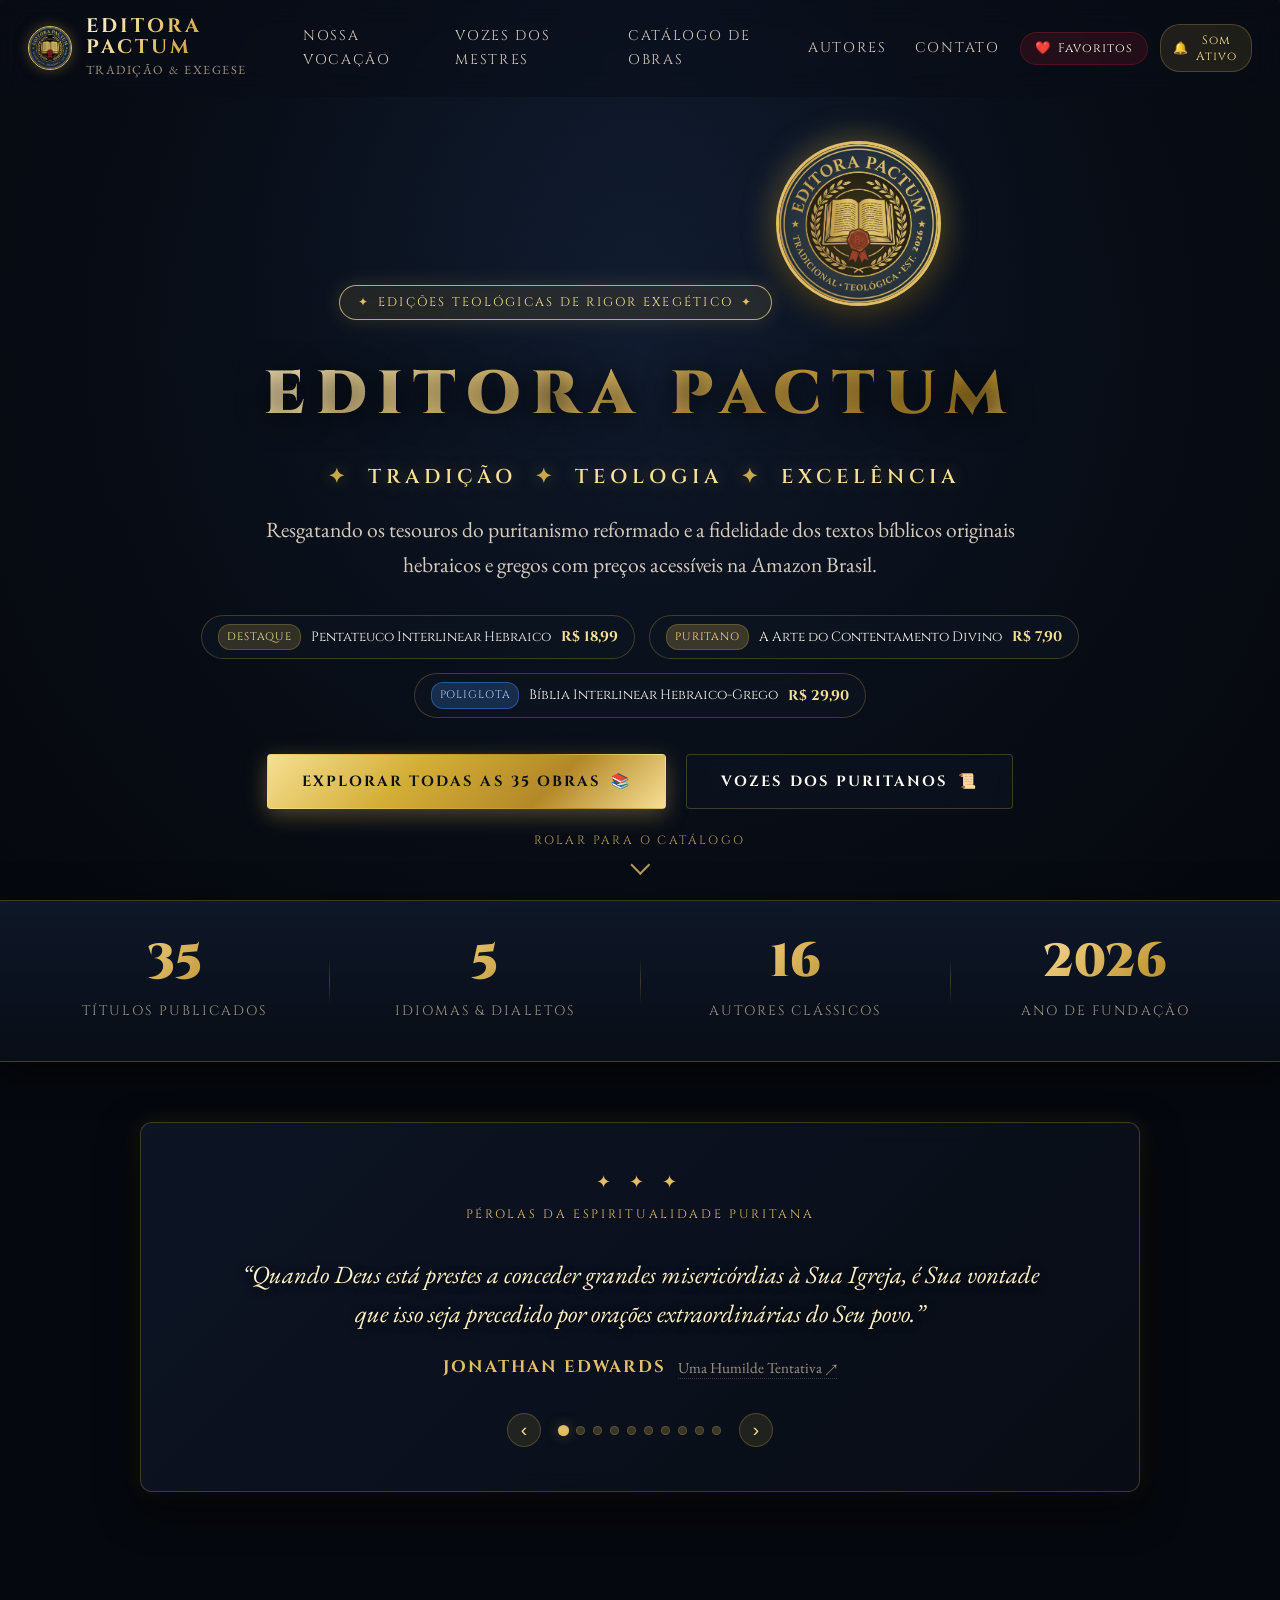
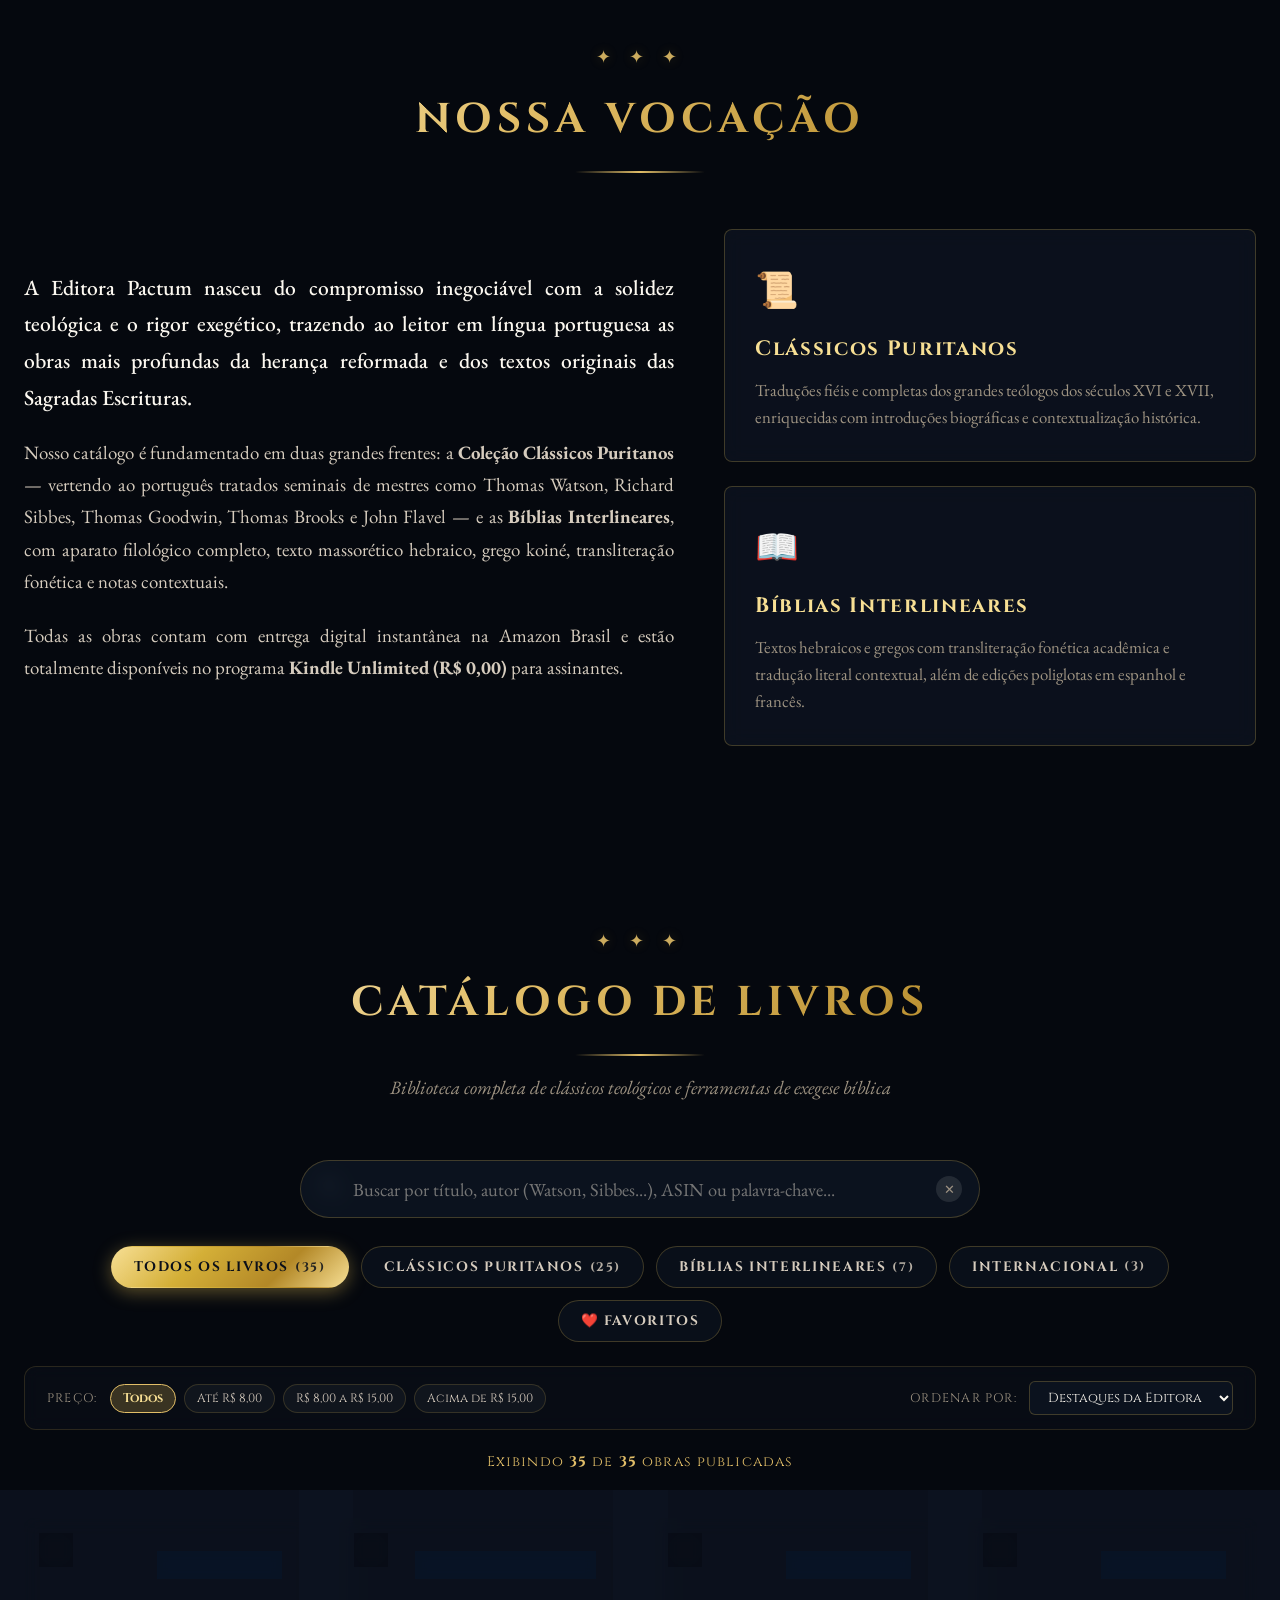
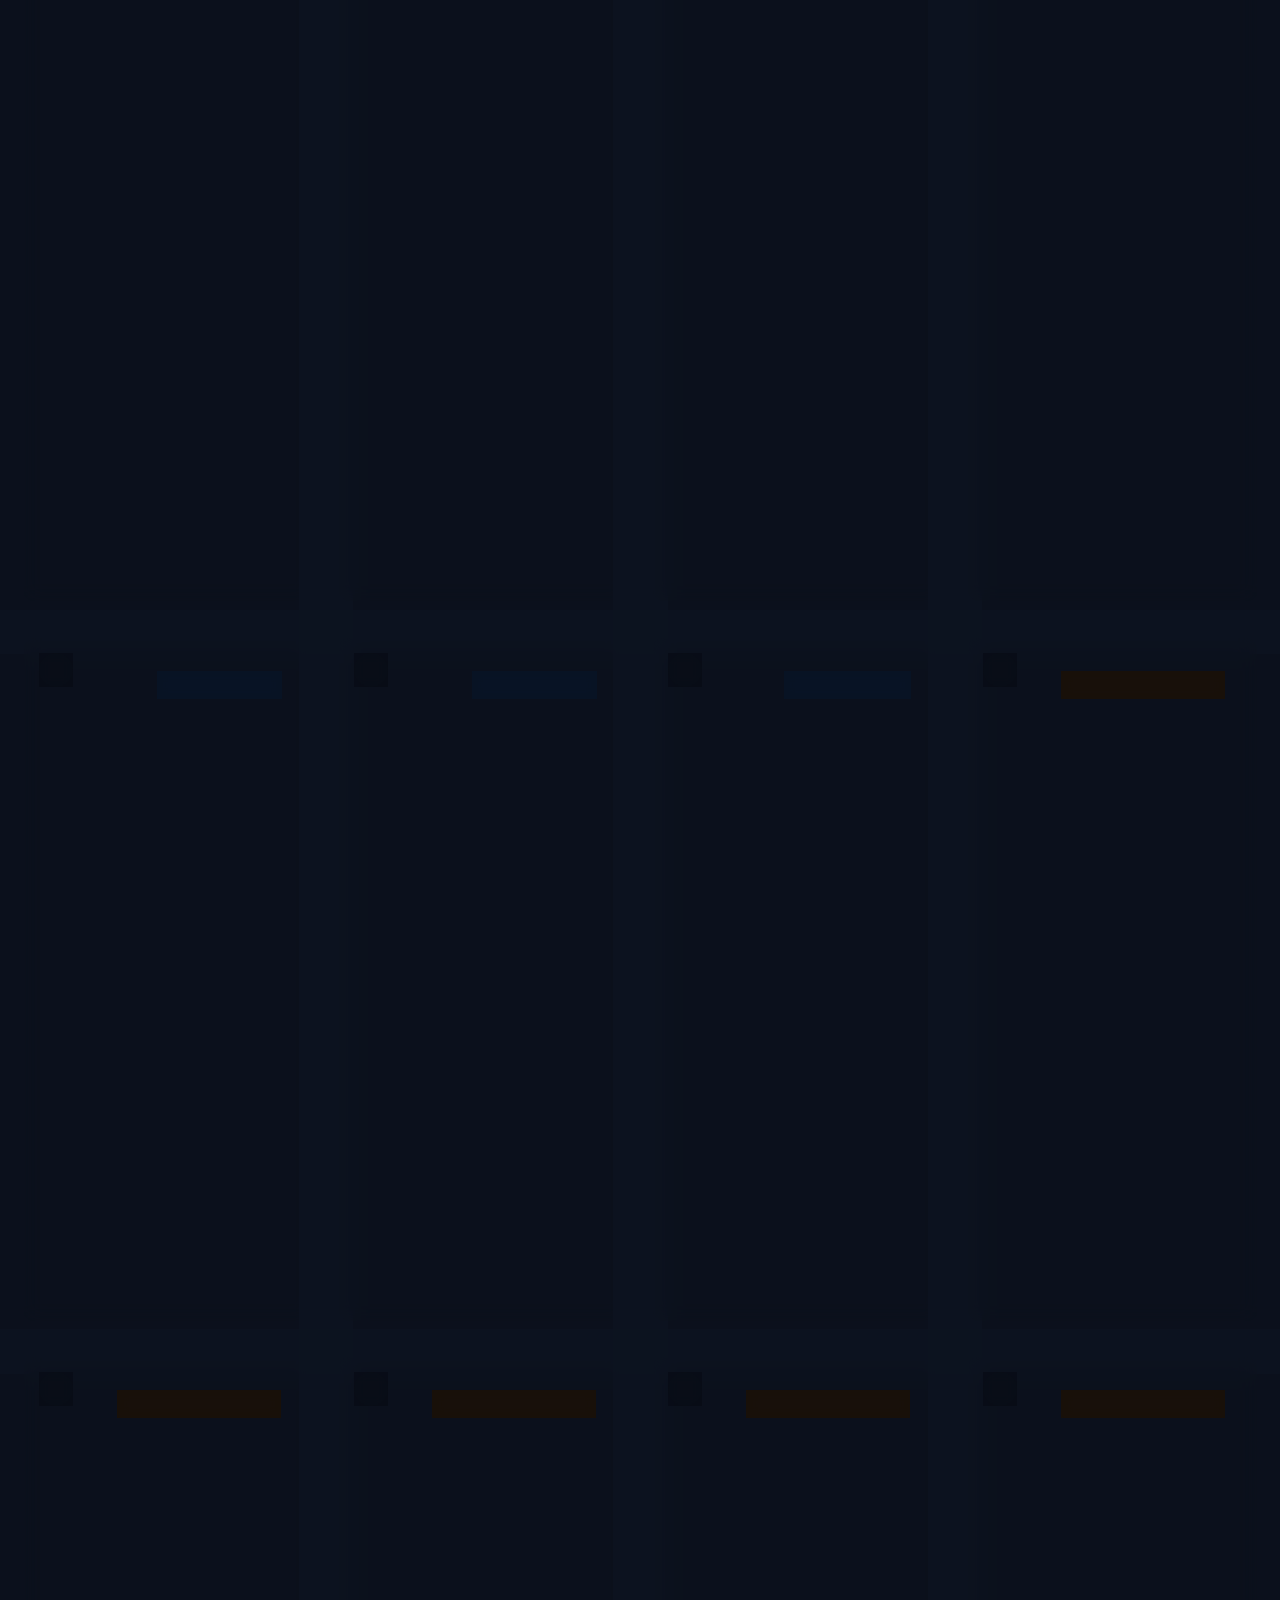
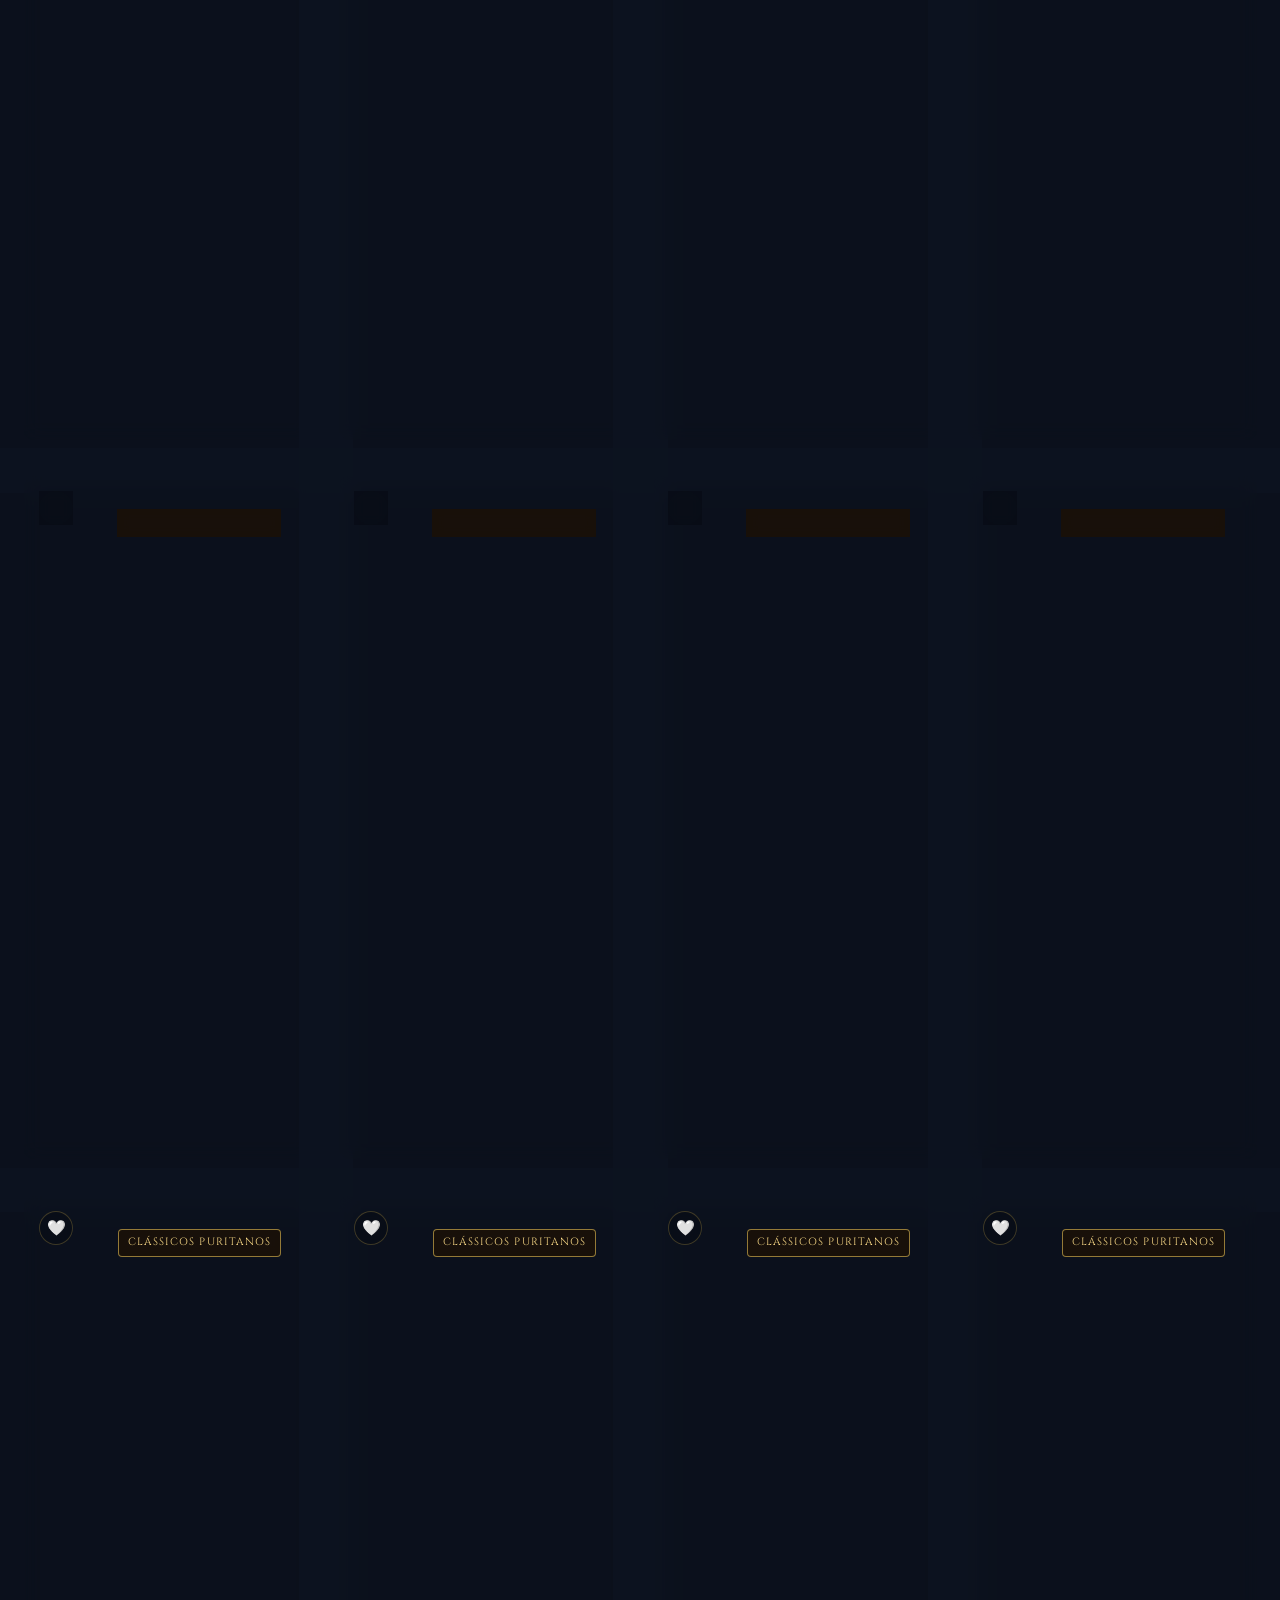
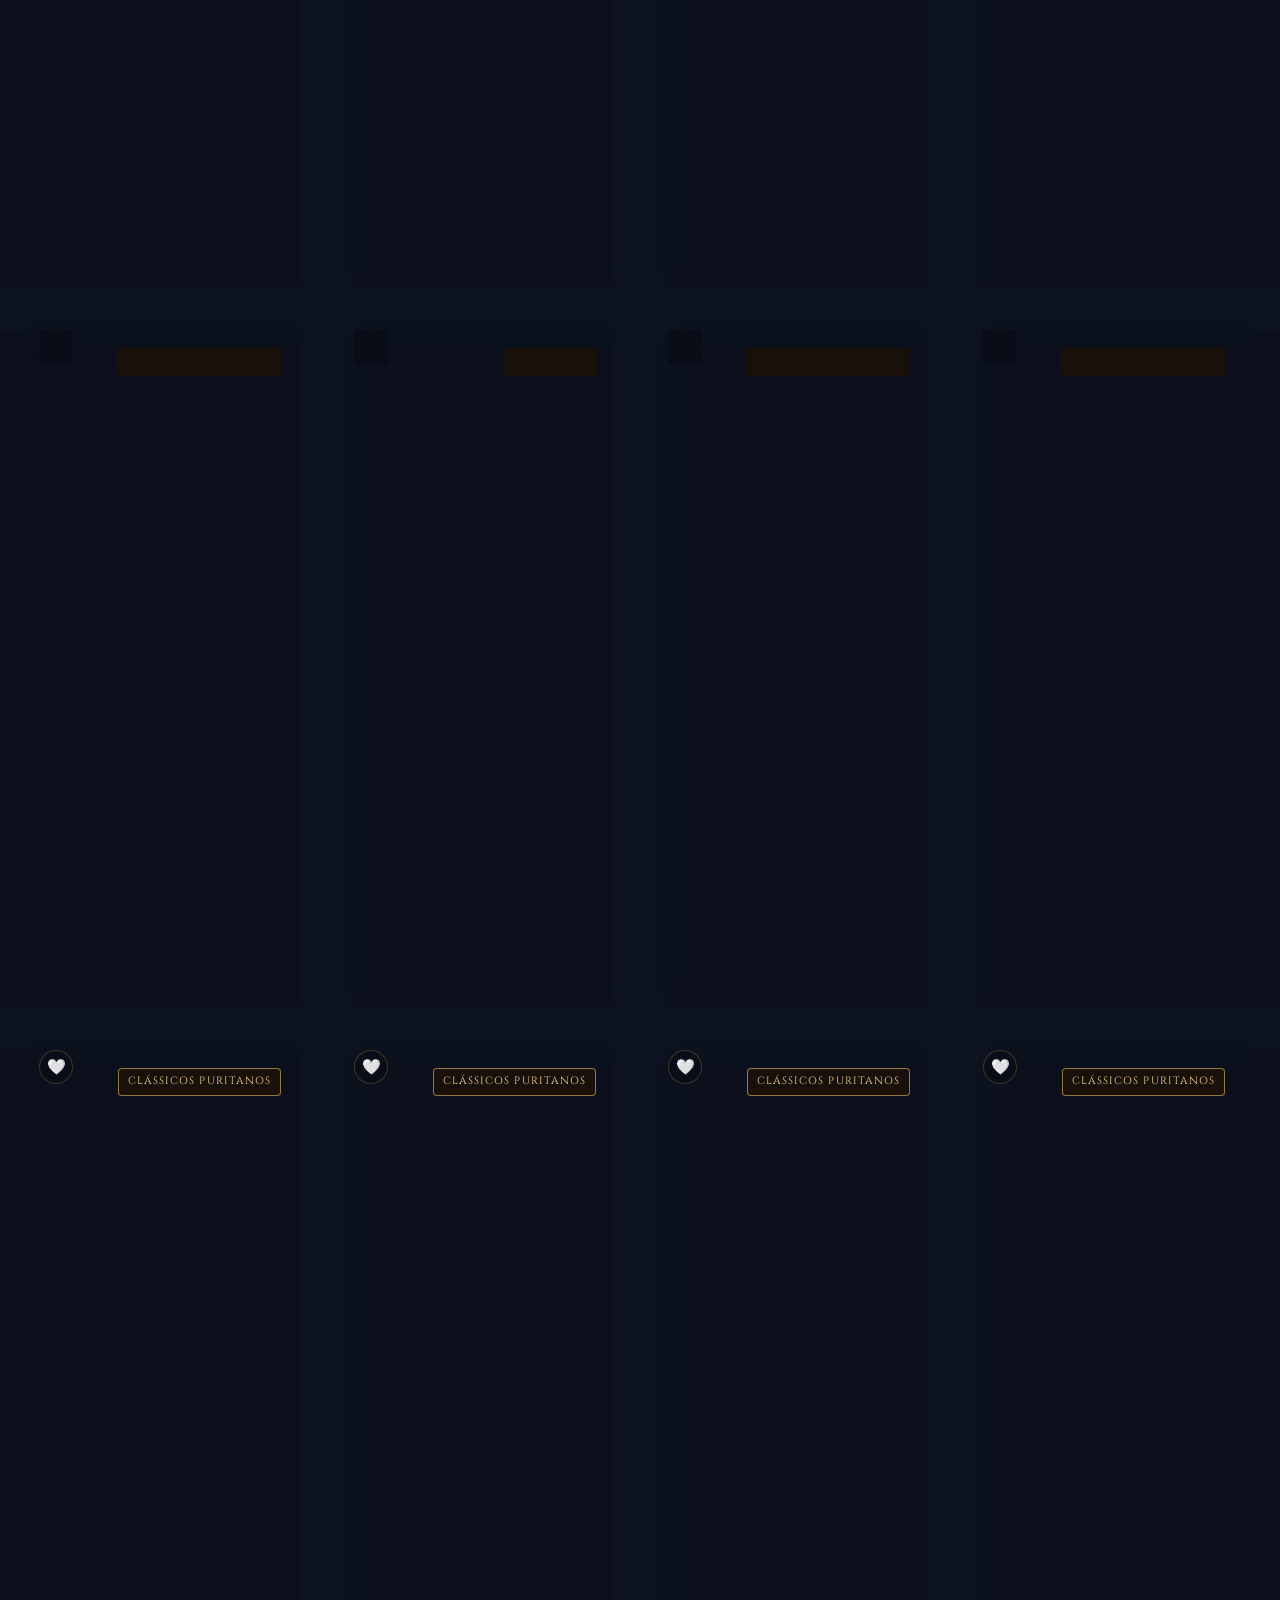
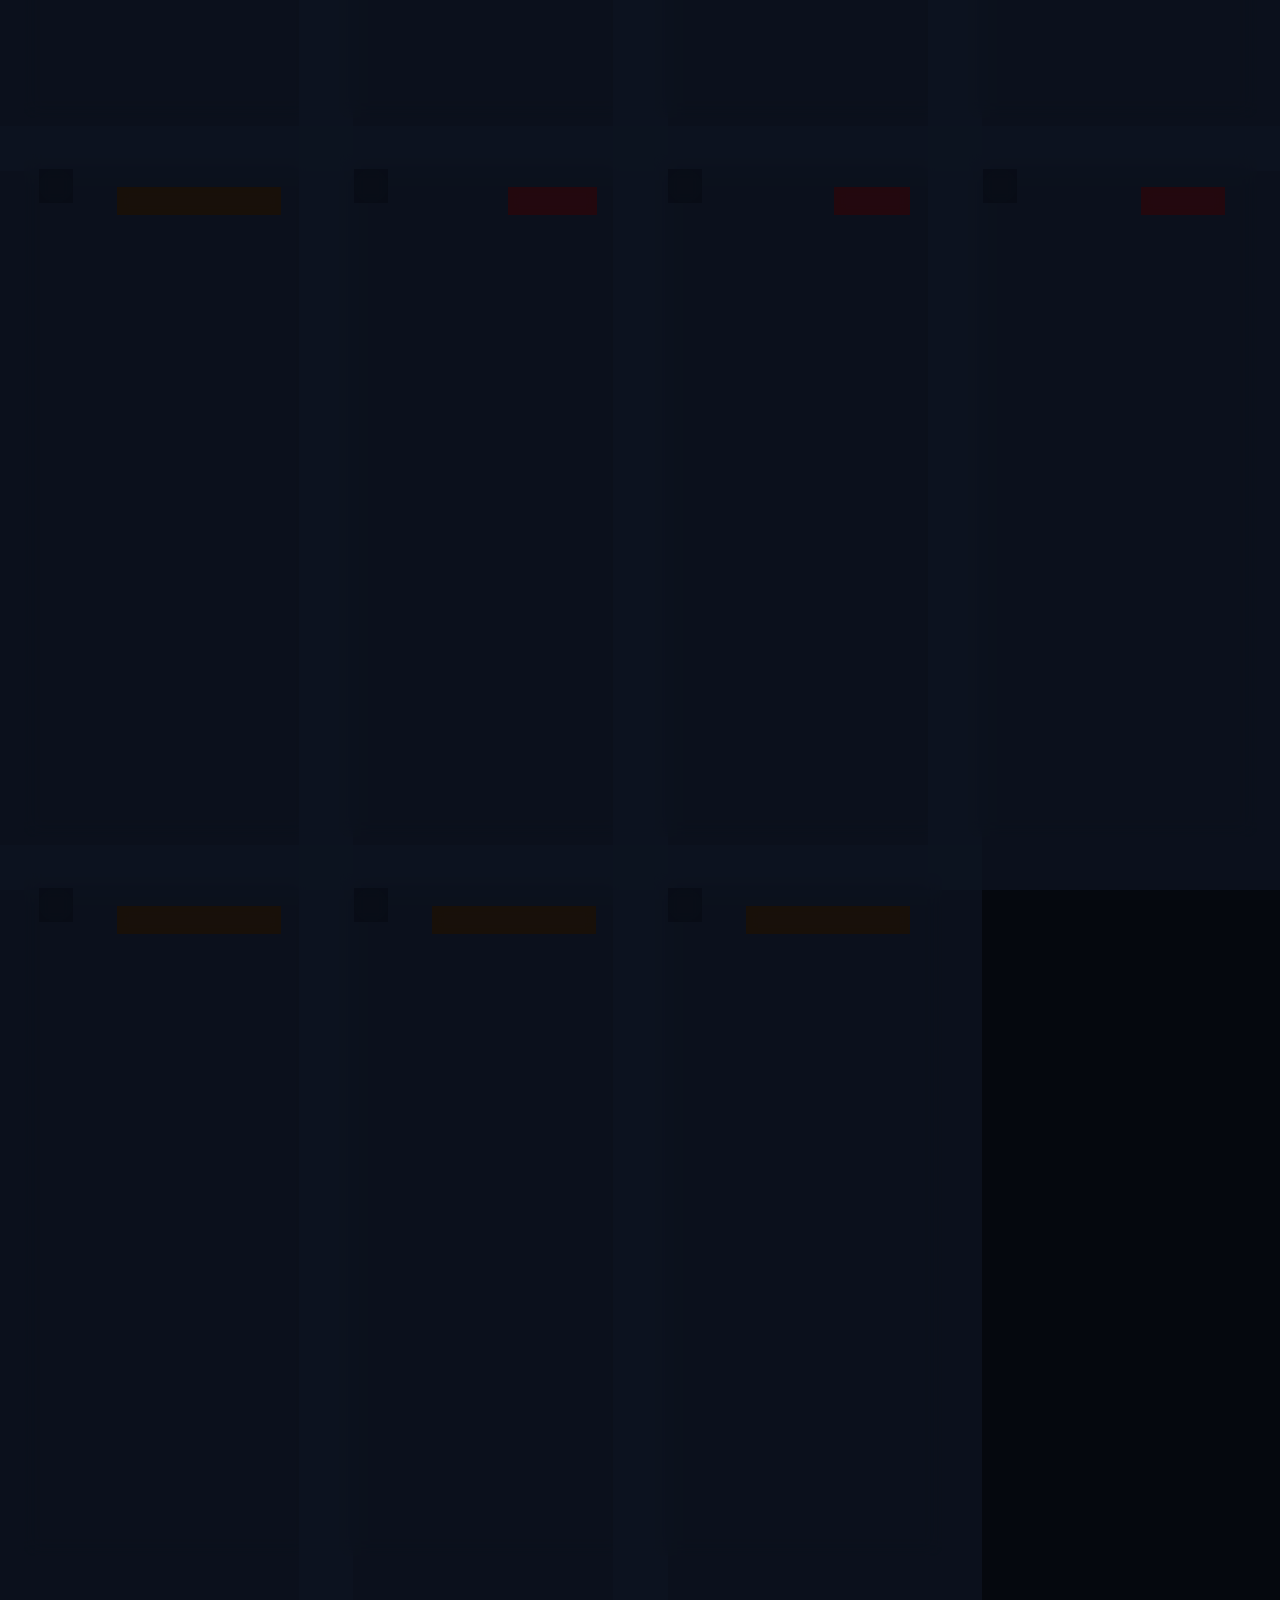
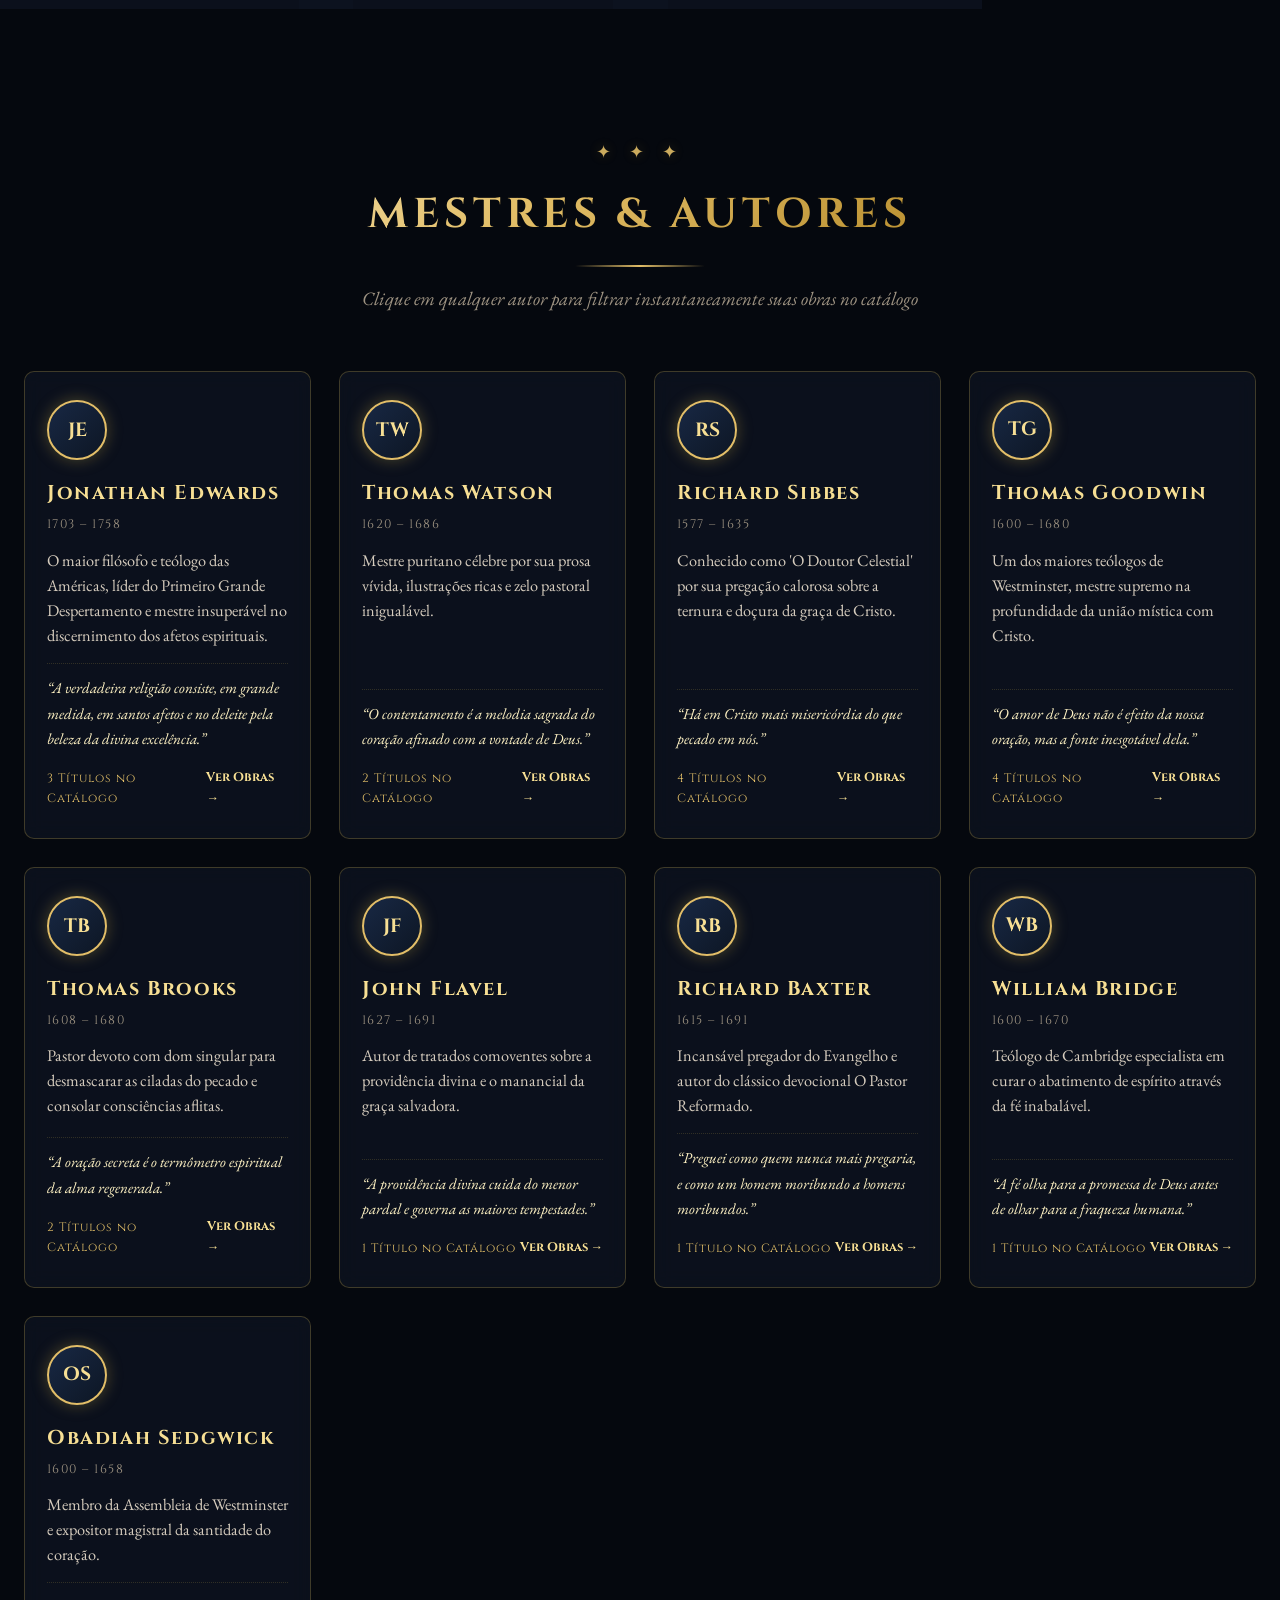
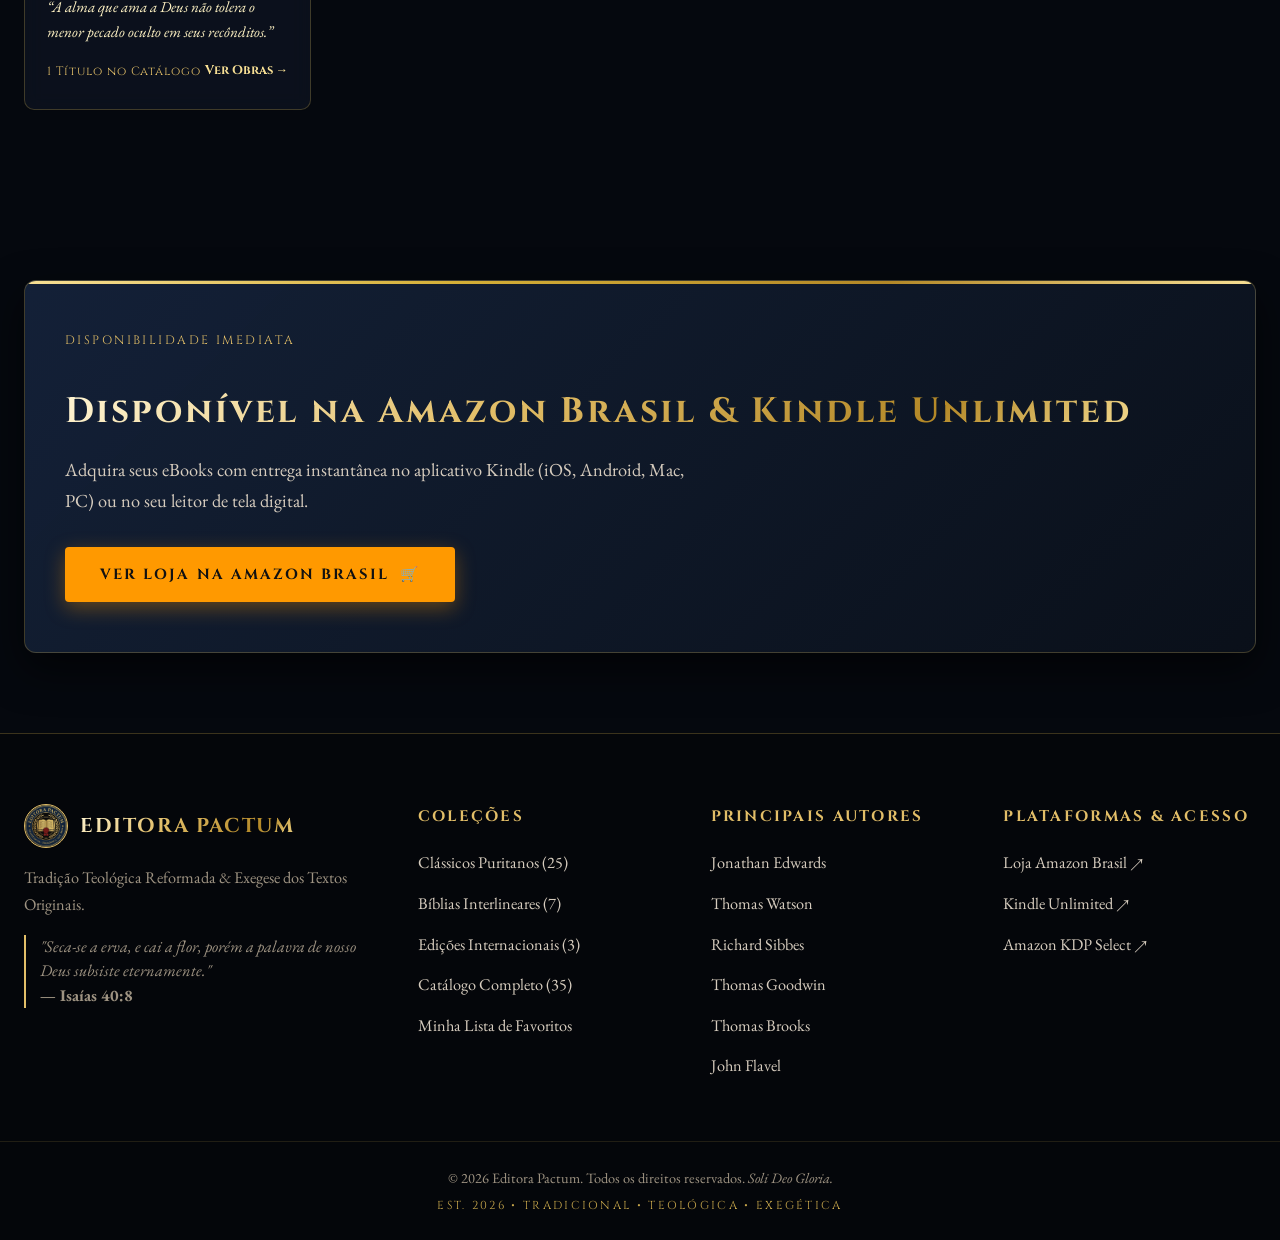
==== commit 0de71e5f: "feat: adicionados 3 novos eBooks de Jonathan Edwards com capas HD, precos em BRL e citacoes extraida" ====
--- a/index.html
+++ b/index.html
@@ -5,14 +5,14 @@
   <meta charset="UTF-8">
   <meta name="viewport" content="width=device-width, initial-scale=1.0">
   <title>Editora Pactum — Clássicos Puritanos e Bíblias Interlineares | Livros Kindle Amazon Brasil</title>
-  <meta name="description" content="Editora Pactum: catálogo completo com 32 obras — Clássicos Puritanos (Thomas Watson, Richard Sibbes, Thomas Goodwin, Thomas Brooks, John Flavel) e Bíblias Interlineares Hebraico-Grego-Português. eBooks Kindle com preços a partir de R$ 5,99 na Amazon Brasil. Disponível no Kindle Unlimited.">
+  <meta name="description" content="Editora Pactum: catálogo completo com 35 obras — Clássicos Puritanos (Jonathan Edwards, Thomas Watson, Richard Sibbes, Thomas Goodwin, Thomas Brooks, John Flavel) e Bíblias Interlineares Hebraico-Grego-Português. eBooks Kindle com preços a partir de R$ 5,99 na Amazon Brasil. Disponível no Kindle Unlimited.">
   <meta name="theme-color" content="#080d16">
 
   <!-- SEO: Canonical URL -->
   <link rel="canonical" href="https://www.editorapactum.com.br/">
 
   <!-- SEO: Keywords (auxiliar para motores menores) -->
-  <meta name="keywords" content="editora pactum, livros puritanos, clássicos puritanos, bíblia interlinear, bíblia interlinear hebraico português, novo testamento interlinear grego português, thomas watson, richard sibbes, thomas goodwin, thomas brooks, john flavel, teologia reformada, livros reformados, kindle unlimited, ebooks kindle, amazon brasil, pentateuco interlinear, bíblia hebraico grego, livros teológicos, puritanismo, exegese bíblica, texto massorético, grego koiné, literatura puritana">
+  <meta name="keywords" content="editora pactum, jonathan edwards, uma humilde tentativa, qualificacoes para a comunhao, a verdadeira graca, livros puritanos, clássicos puritanos, bíblia interlinear, bíblia interlinear hebraico português, novo testamento interlinear grego português, thomas watson, richard sibbes, thomas goodwin, thomas brooks, john flavel, teologia reformada, livros reformados, kindle unlimited, ebooks kindle, amazon brasil, pentateuco interlinear, bíblia hebraico grego, livros teológicos, puritanismo, exegese bíblica, texto massorético, grego koiné, literatura puritana">
   
   <!-- SEO: Robots -->
   <meta name="robots" content="index, follow, max-image-preview:large, max-snippet:-1, max-video-preview:-1">
@@ -32,7 +32,7 @@
   <meta property="og:site_name" content="Editora Pactum">
   <meta property="og:locale" content="pt_BR">
   <meta property="og:title" content="Editora Pactum — Clássicos Puritanos e Bíblias Interlineares | Amazon Brasil">
-  <meta property="og:description" content="32 obras teológicas de excelência: Clássicos Puritanos e Bíblias Interlineares Hebraico-Grego-Português. eBooks Kindle a partir de R$ 5,99. Disponível no Kindle Unlimited.">
+  <meta property="og:description" content="35 obras teológicas de excelência: Clássicos Puritanos (incluindo Jonathan Edwards) e Bíblias Interlineares Hebraico-Grego-Português. eBooks Kindle a partir de R$ 5,99. Disponível no Kindle Unlimited.">
   <meta property="og:image" content="https://www.editorapactum.com.br/logo.png">
   <meta property="og:image:width" content="1200">
   <meta property="og:image:height" content="630">
@@ -41,7 +41,7 @@
   <!-- Twitter Cards -->
   <meta name="twitter:card" content="summary_large_image">
   <meta name="twitter:title" content="Editora Pactum — Clássicos Puritanos & Bíblias Interlineares">
-  <meta name="twitter:description" content="32 obras teológicas de excelência para o leitor cristão. Clássicos Puritanos e Bíblias Interlineares na Amazon Kindle. A partir de R$ 5,99.">
+  <meta name="twitter:description" content="35 obras teológicas de excelência para o leitor cristão. Clássicos Puritanos e Bíblias Interlineares na Amazon Kindle. A partir de R$ 5,99.">
   <meta name="twitter:image" content="https://www.editorapactum.com.br/logo.png">
   <meta name="twitter:image:alt" content="Logo da Editora Pactum">
 
@@ -54,7 +54,7 @@
     "alternateName": "Pactum",
     "url": "https://www.editorapactum.com.br",
     "logo": "https://www.editorapactum.com.br/logo.png",
-    "description": "Editora especializada em Clássicos Puritanos e Bíblias Interlineares Hebraico-Grego-Português. 32 títulos disponíveis na Amazon Brasil e Kindle Unlimited.",
+    "description": "Editora especializada em Clássicos Puritanos e Bíblias Interlineares Hebraico-Grego-Português. 35 títulos disponíveis na Amazon Brasil e Kindle Unlimited.",
     "foundingDate": "2026",
     "sameAs": [
       "https://www.amazon.com.br/s?i=digital-text&rh=p_27%3AEditora+Pactum"
@@ -120,14 +120,14 @@
   }
   </script>
 
-  <!-- Schema.org JSON-LD: ItemList + Products (32 Livros para Rich Results) -->
+  <!-- Schema.org JSON-LD: ItemList + Products (35 Livros para Rich Results) -->
   <script type="application/ld+json">
   {
     "@context": "https://schema.org",
     "@type": "ItemList",
-    "name": "Catálogo Editora Pactum — 32 Obras Teológicas",
+    "name": "Catálogo Editora Pactum — 35 Obras Teológicas",
     "description": "Catálogo completo de Clássicos Puritanos e Bíblias Interlineares da Editora Pactum disponíveis na Amazon Brasil",
-    "numberOfItems": 32,
+    "numberOfItems": 35,
     "itemListOrder": "https://schema.org/ItemListUnordered",
     "itemListElement": [
       {
@@ -915,6 +915,78 @@
             "url": "https://www.amazon.com.br/dp/B0HBFZKH4N?tag=editorapactum-20",
             "priceCurrency": "BRL",
             "price": "20.00",
+            "availability": "https://schema.org/InStock",
+            "seller": {"@type": "Organization", "name": "Amazon Brasil"}
+          }
+        }
+      },
+      {
+        "@type": "ListItem",
+        "position": 33,
+        "item": {
+          "@type": "Book",
+          "@id": "https://www.editorapactum.com.br/#edwards-humilde-tentativa",
+          "name": "Uma Humilde Tentativa: Promovendo a Oração Unida pelo Avivamento da Igreja de Cristo",
+          "author": {"@type": "Person", "name": "Jonathan Edwards"},
+          "publisher": {"@type": "Organization", "name": "Editora Pactum"},
+          "bookFormat": "https://schema.org/EBook",
+          "inLanguage": "pt-BR",
+          "image": "https://www.editorapactum.com.br/capas/edwards-humilde-tentativa.jpg",
+          "description": "O apelo profético de Jonathan Edwards para uma convocação de oração unida pelo avivamento e avanço do Reino de Cristo.",
+          "isbn": "B0HG7R3PV9",
+          "offers": {
+            "@type": "Offer",
+            "url": "https://www.amazon.com.br/dp/B0HG7R3PV9?tag=editorapactum-20",
+            "priceCurrency": "BRL",
+            "price": "7.99",
+            "availability": "https://schema.org/InStock",
+            "seller": {"@type": "Organization", "name": "Amazon Brasil"}
+          }
+        }
+      },
+      {
+        "@type": "ListItem",
+        "position": 34,
+        "item": {
+          "@type": "Book",
+          "@id": "https://www.editorapactum.com.br/#edwards-qualificacoes-comunhao",
+          "name": "Qualificações para a Comunhão: A Pureza dos Sacramentos e da Admissão à Igreja Visível",
+          "author": {"@type": "Person", "name": "Jonathan Edwards"},
+          "publisher": {"@type": "Organization", "name": "Editora Pactum"},
+          "bookFormat": "https://schema.org/EBook",
+          "inLanguage": "pt-BR",
+          "image": "https://www.editorapactum.com.br/capas/edwards-qualificacoes-comunhao.jpg",
+          "description": "Monumento sobre a Ceia do Senhor, sacramentos e pureza da Igreja visível com refutação de 20 objeções.",
+          "isbn": "B0HG7S6N5S",
+          "offers": {
+            "@type": "Offer",
+            "url": "https://www.amazon.com.br/dp/B0HG7S6N5S?tag=editorapactum-20",
+            "priceCurrency": "BRL",
+            "price": "7.99",
+            "availability": "https://schema.org/InStock",
+            "seller": {"@type": "Organization", "name": "Amazon Brasil"}
+          }
+        }
+      },
+      {
+        "@type": "ListItem",
+        "position": 35,
+        "item": {
+          "@type": "Book",
+          "@id": "https://www.editorapactum.com.br/#edwards-verdadeira-graca",
+          "name": "A Verdadeira Graça Distinta da Experiência dos Demônios",
+          "author": {"@type": "Person", "name": "Jonathan Edwards"},
+          "publisher": {"@type": "Organization", "name": "Editora Pactum"},
+          "bookFormat": "https://schema.org/EBook",
+          "inLanguage": "pt-BR",
+          "image": "https://www.editorapactum.com.br/capas/edwards-verdadeira-graca.jpg",
+          "description": "Tratado cirúrgico sobre discernimento espiritual e a diferença entre a fé dos demônios e a graça salvadora.",
+          "isbn": "B0HG7R3PV9",
+          "offers": {
+            "@type": "Offer",
+            "url": "https://www.amazon.com.br/dp/B0HG7R3PV9?tag=editorapactum-20",
+            "priceCurrency": "BRL",
+            "price": "5.99",
             "availability": "https://schema.org/InStock",
             "seller": {"@type": "Organization", "name": "Amazon Brasil"}
           }
@@ -935,7 +1007,7 @@
         "name": "Quantos livros a Editora Pactum possui em seu catálogo?",
         "acceptedAnswer": {
           "@type": "Answer",
-          "text": "A Editora Pactum possui 32 títulos publicados, incluindo 22 Clássicos Puritanos, 7 Bíblias Interlineares e 3 edições internacionais (espanhol, francês e trilíngue)."
+          "text": "A Editora Pactum possui 35 títulos publicados, incluindo 25 Clássicos Puritanos (como Jonathan Edwards, Thomas Watson, Richard Sibbes, Thomas Goodwin), 7 Bíblias Interlineares e 3 edições internacionais (espanhol, francês e trilíngue)."
         }
       },
       {
@@ -943,7 +1015,7 @@
         "name": "Os livros da Editora Pactum estão disponíveis no Kindle Unlimited?",
         "acceptedAnswer": {
           "@type": "Answer",
-          "text": "Sim, todos os 32 livros da Editora Pactum estão disponíveis no programa Kindle Unlimited (R$ 0,00 para assinantes) com entrega digital instantânea na Amazon Brasil."
+          "text": "Sim, todos os 35 livros da Editora Pactum estão disponíveis no programa Kindle Unlimited (R$ 0,00 para assinantes) com entrega digital instantânea na Amazon Brasil."
         }
       },
       {
@@ -1072,7 +1144,7 @@
 
       <div class="hero-ctas">
         <a href="#catalogo" class="btn btn-primary">
-          <span>Explorar Todas as 32 Obras</span> 📚
+          <span>Explorar Todas as 35 Obras</span> 📚
         </a>
         <a href="#citacoes" class="btn btn-ghost">
           <span>Vozes dos Puritanos</span> 📜
@@ -1092,7 +1164,7 @@
   <section class="stats-bar" aria-label="Estatísticas da Editora">
     <div class="stats-container">
       <div class="stat-item">
-        <span class="stat-number" data-count="32">0</span>
+        <span class="stat-number" data-count="35">0</span>
         <span class="stat-label">Títulos Publicados</span>
       </div>
       <div class="stat-divider"></div>
@@ -1102,7 +1174,7 @@
       </div>
       <div class="stat-divider"></div>
       <div class="stat-item">
-        <span class="stat-number" data-count="15">0</span>
+        <span class="stat-number" data-count="16">0</span>
         <span class="stat-label">Autores Clássicos</span>
       </div>
       <div class="stat-divider"></div>
@@ -1199,10 +1271,10 @@
         <!-- Linha 2: Categorias Principais (Tabs) -->
         <div class="filter-tabs">
           <button class="filter-btn active" data-filter="todos" id="filter-todos">
-            Todos os Livros <span class="tab-count">(32)</span>
+            Todos os Livros <span class="tab-count">(35)</span>
           </button>
           <button class="filter-btn" data-filter="puritano" id="filter-puritano">
-            Clássicos Puritanos <span class="tab-count">(22)</span>
+            Clássicos Puritanos <span class="tab-count">(25)</span>
           </button>
           <button class="filter-btn" data-filter="interlinear" id="filter-interlinear">
             Bíblias Interlineares <span class="tab-count">(7)</span>
@@ -1239,7 +1311,7 @@
 
         <!-- Contador Dinâmico de Resultados -->
         <div class="results-counter" id="resultsCounter">
-          Exibindo <strong>32</strong> de <strong>32</strong> obras publicadas
+          Exibindo <strong>35</strong> de <strong>35</strong> obras publicadas
         </div>
       </div>
 
@@ -1300,10 +1372,10 @@
           <div class="footer-col">
             <h4>Coleções</h4>
             <ul>
-              <li><a href="#catalogo" onclick="filterByCategory('puritano')">Clássicos Puritanos (22)</a></li>
+              <li><a href="#catalogo" onclick="filterByCategory('puritano')">Clássicos Puritanos (25)</a></li>
               <li><a href="#catalogo" onclick="filterByCategory('interlinear')">Bíblias Interlineares (7)</a></li>
               <li><a href="#catalogo" onclick="filterByCategory('outros')">Edições Internacionais (3)</a></li>
-              <li><a href="#catalogo" onclick="filterByCategory('todos')">Catálogo Completo (32)</a></li>
+              <li><a href="#catalogo" onclick="filterByCategory('todos')">Catálogo Completo (35)</a></li>
               <li><a href="#catalogo" onclick="filterByCategory('favoritos')">Minha Lista de Favoritos</a></li>
             </ul>
           </div>
@@ -1311,6 +1383,7 @@
           <div class="footer-col">
             <h4>Principais Autores</h4>
             <ul>
+              <li><a href="#catalogo" onclick="filterByAuthor('Jonathan Edwards')">Jonathan Edwards</a></li>
               <li><a href="#catalogo" onclick="filterByAuthor('Thomas Watson')">Thomas Watson</a></li>
               <li><a href="#catalogo" onclick="filterByAuthor('Richard Sibbes')">Richard Sibbes</a></li>
               <li><a href="#catalogo" onclick="filterByAuthor('Thomas Goodwin')">Thomas Goodwin</a></li>
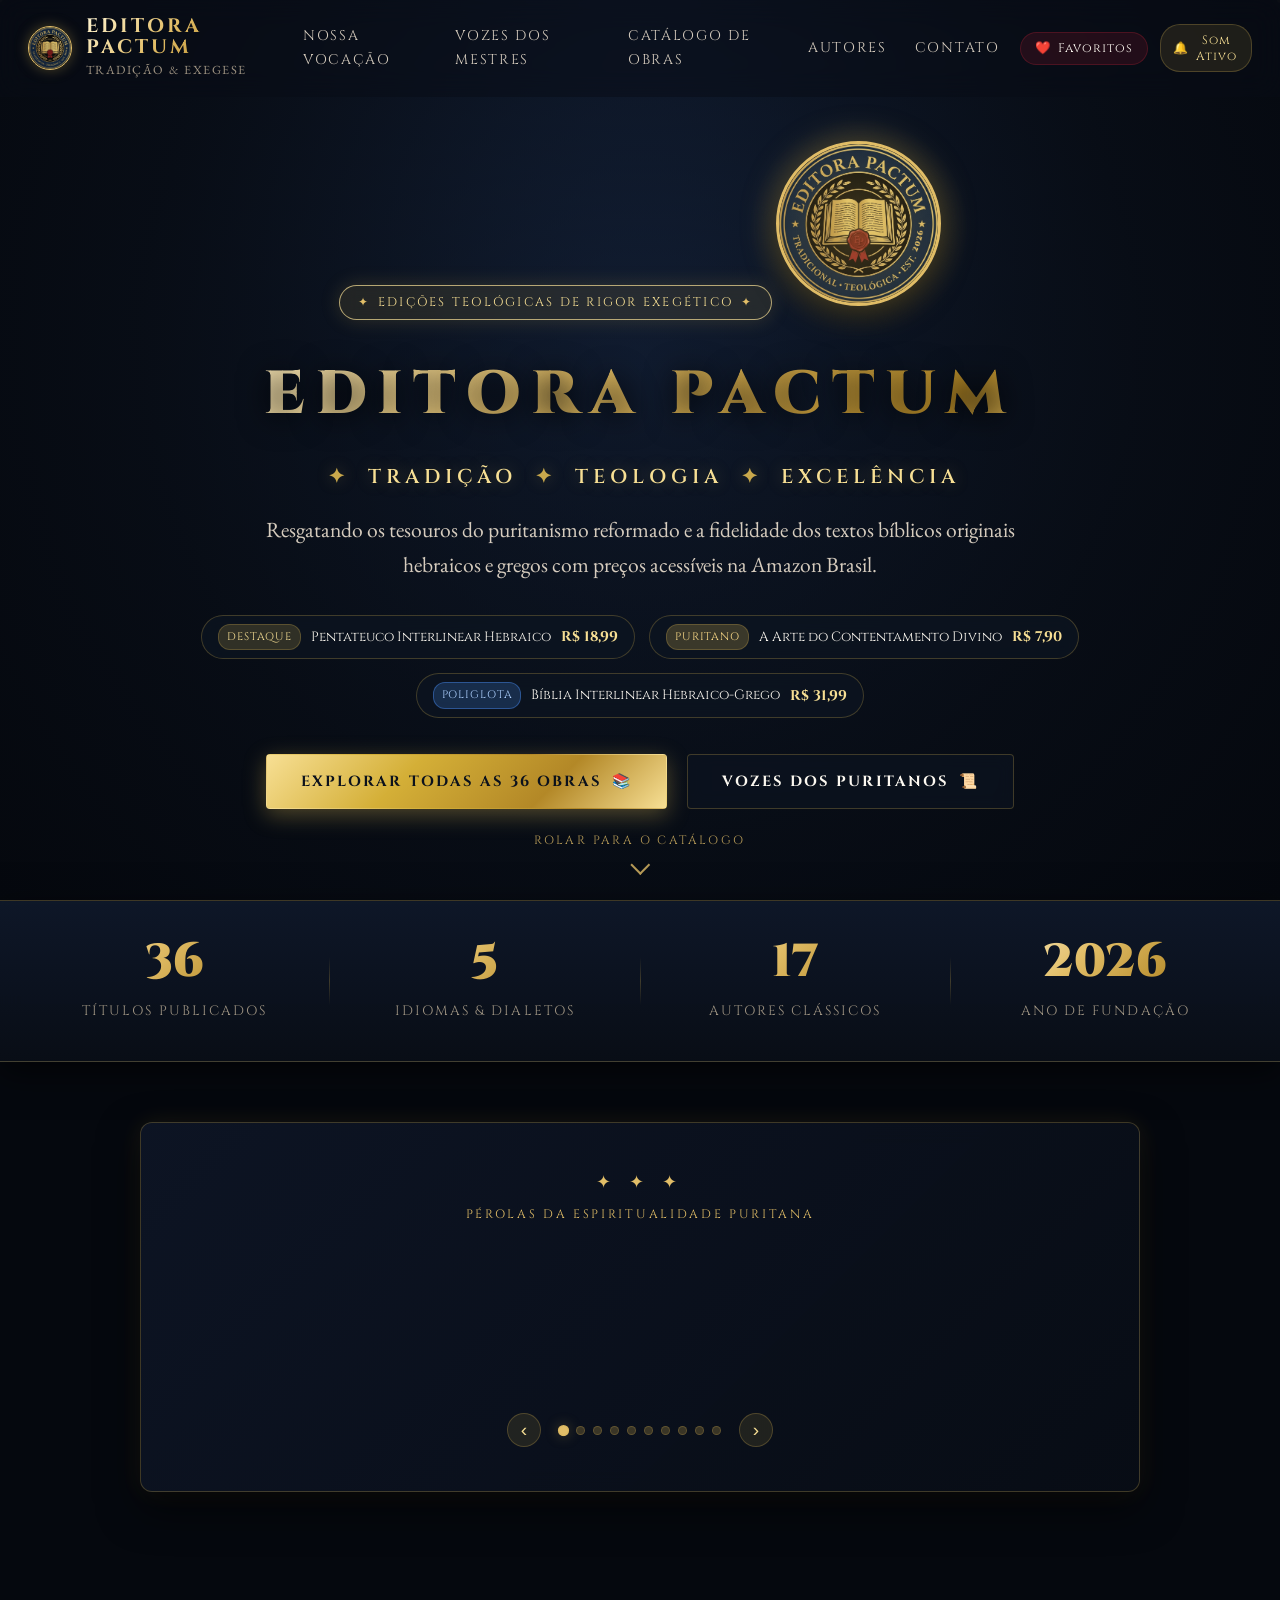
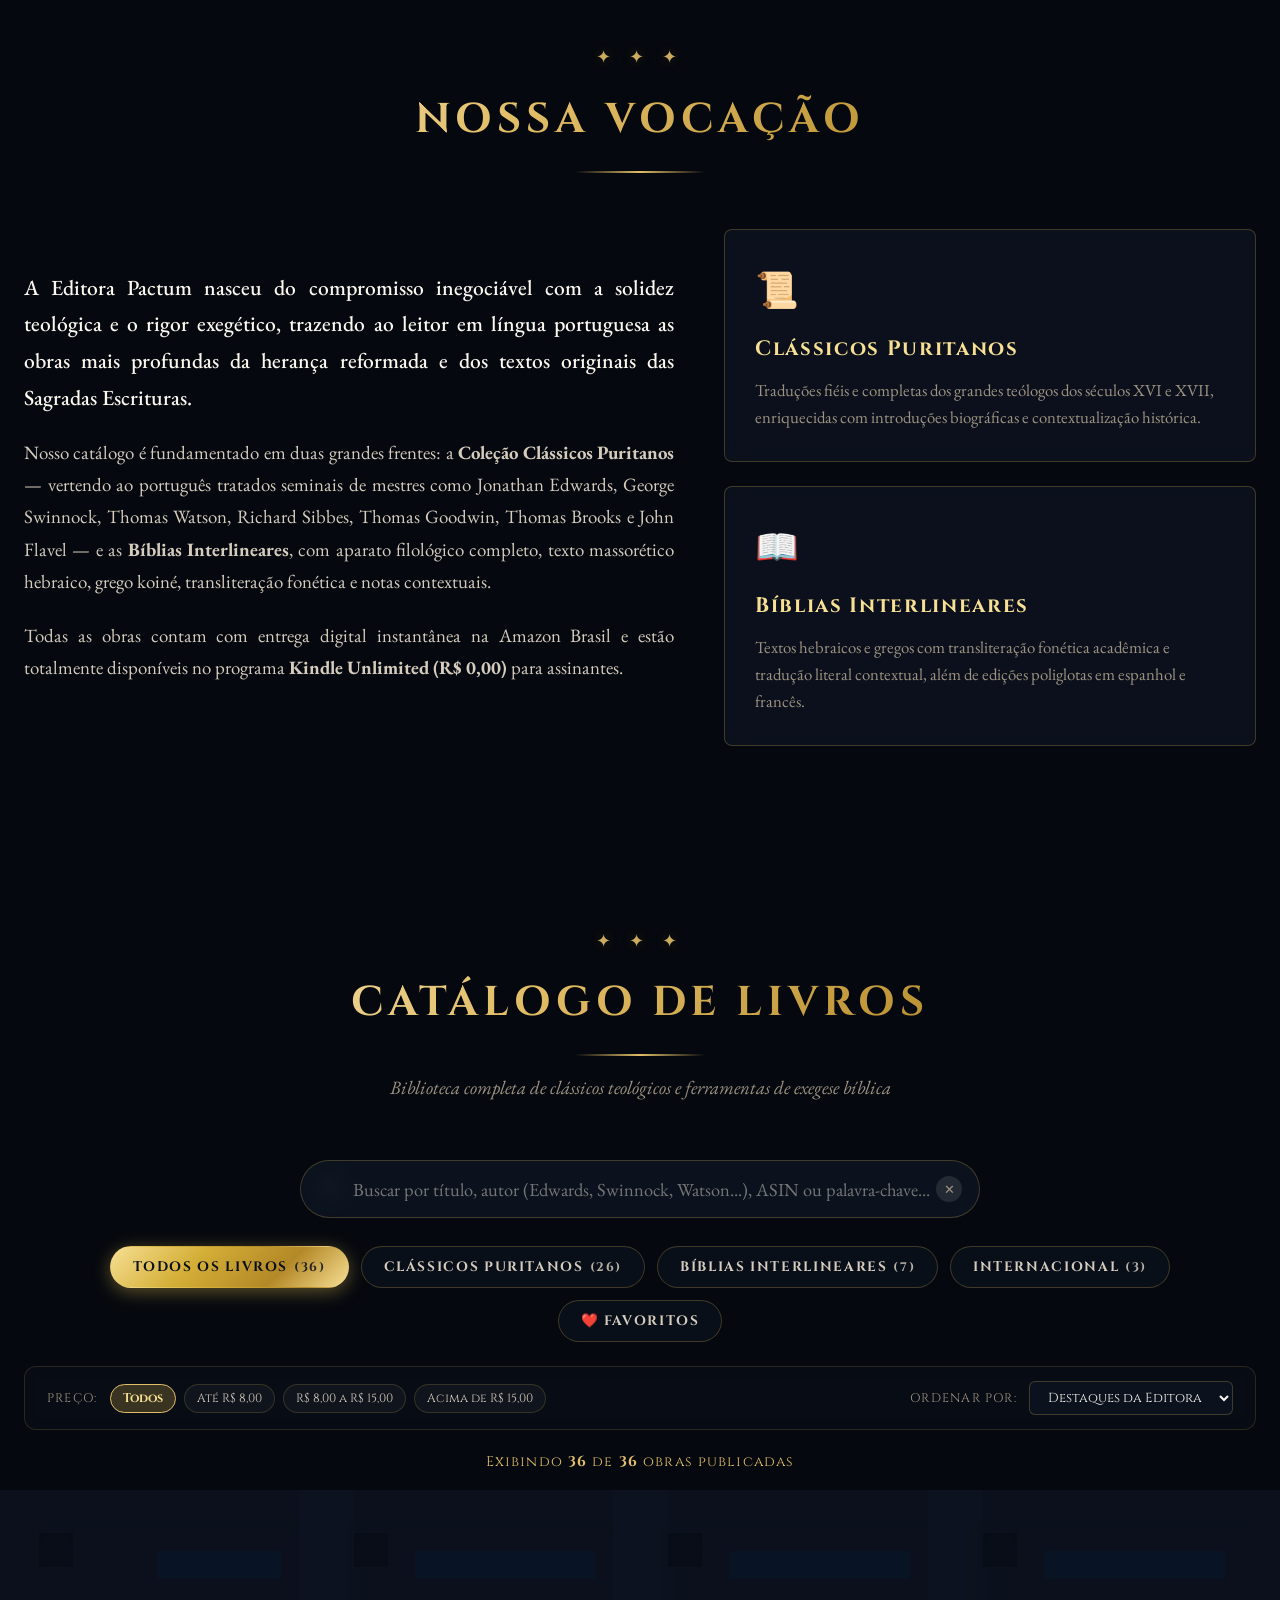
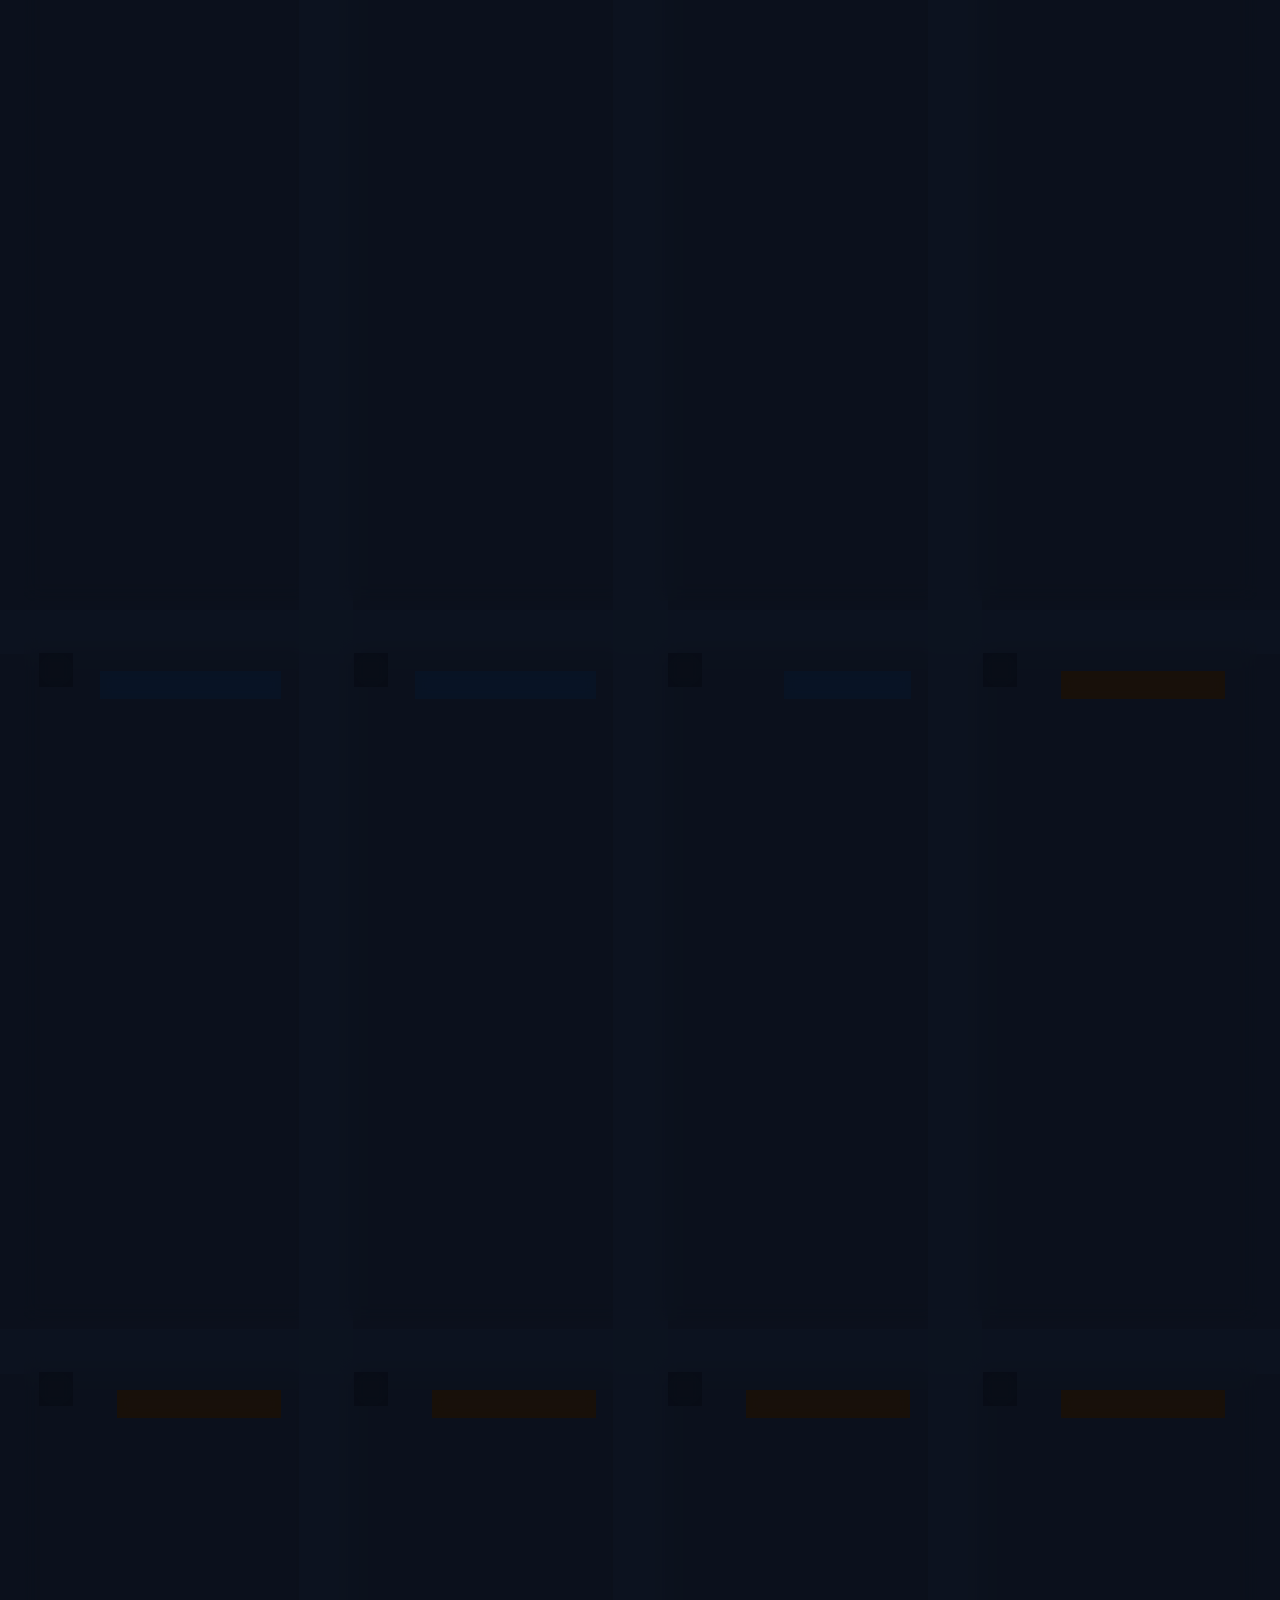
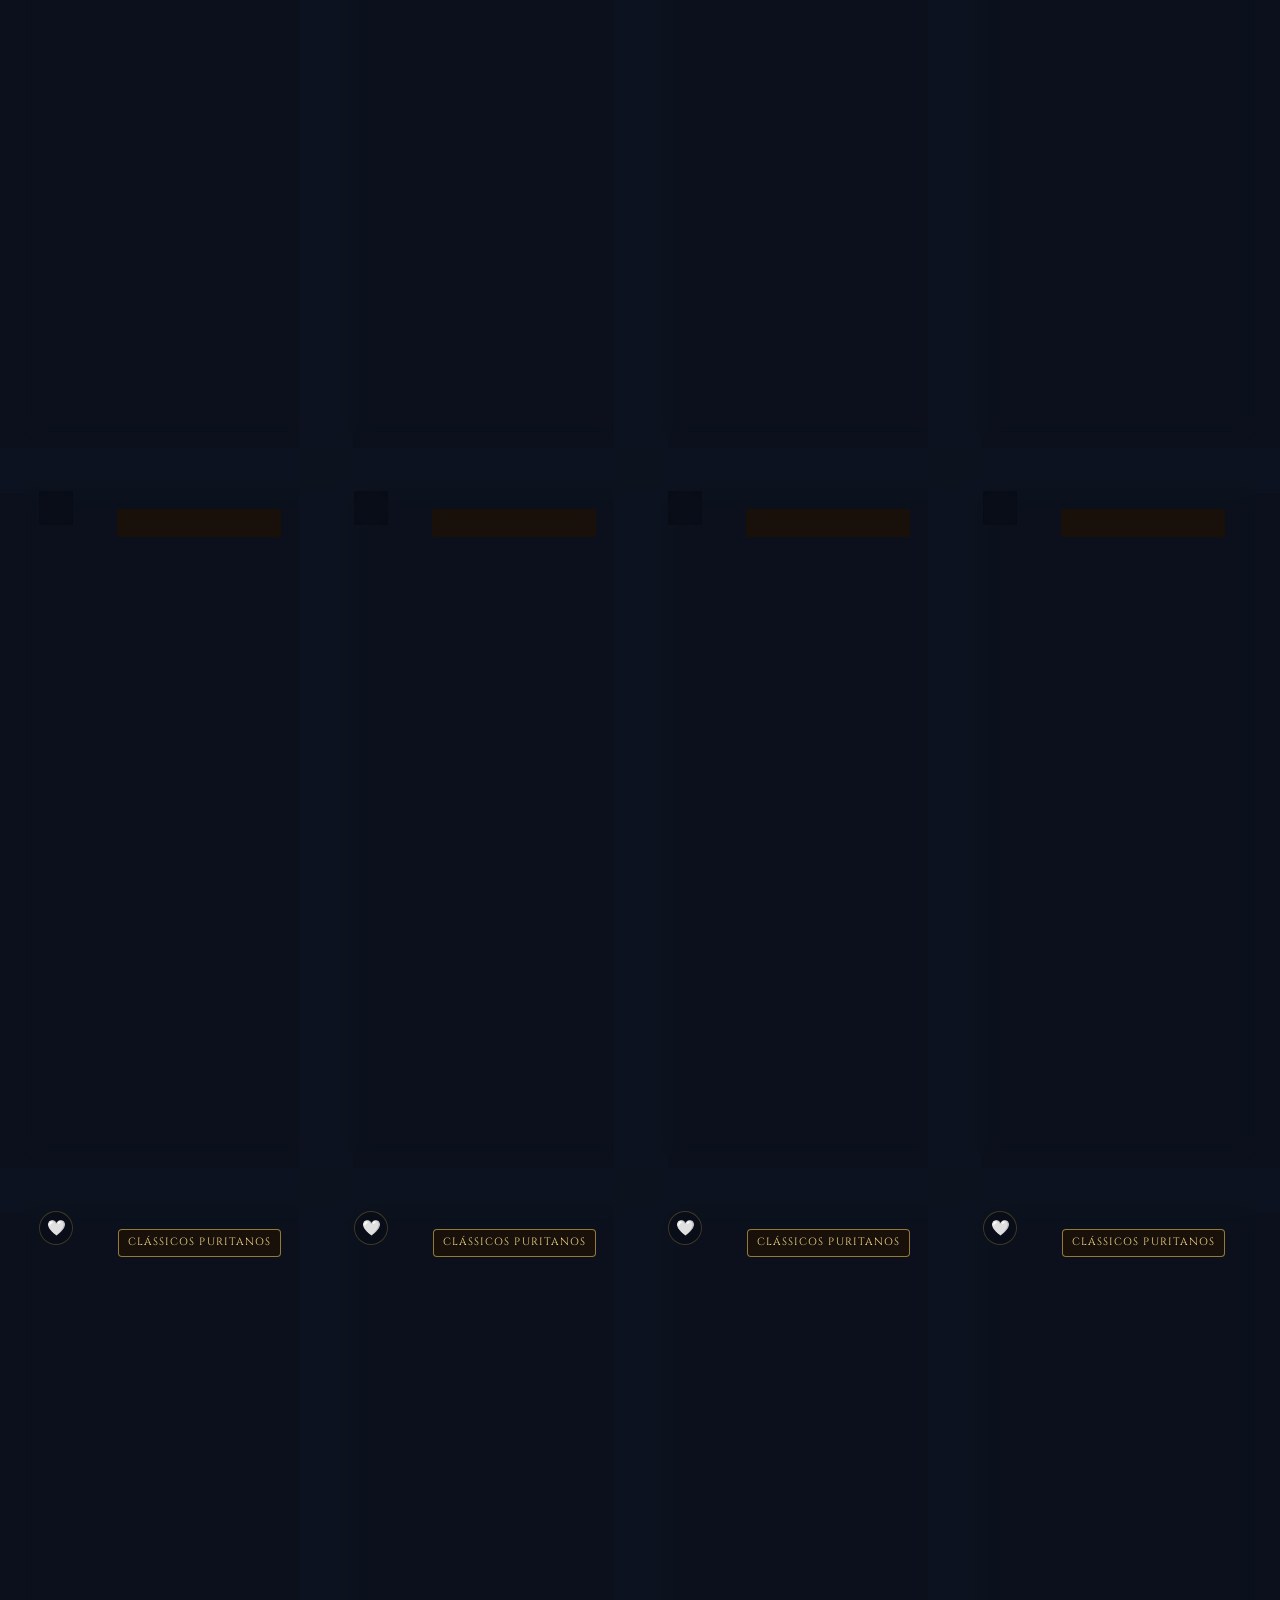
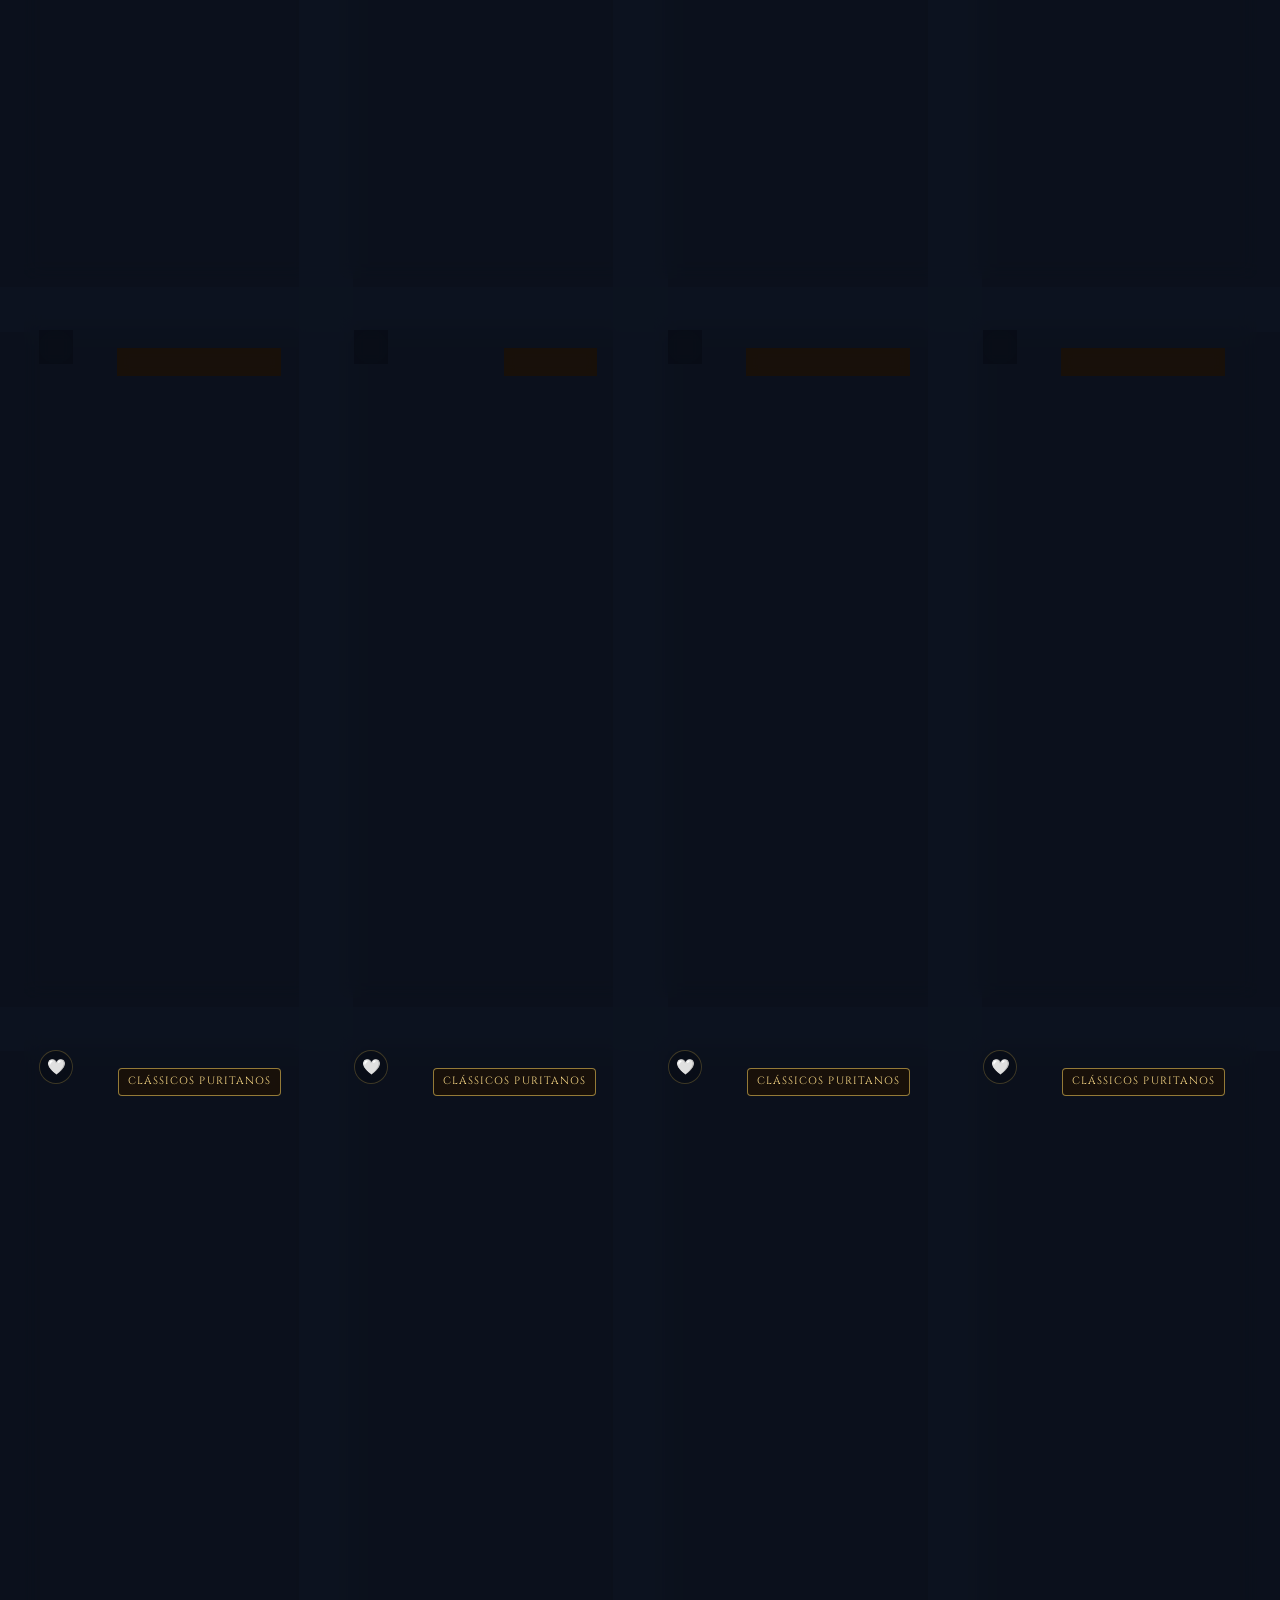
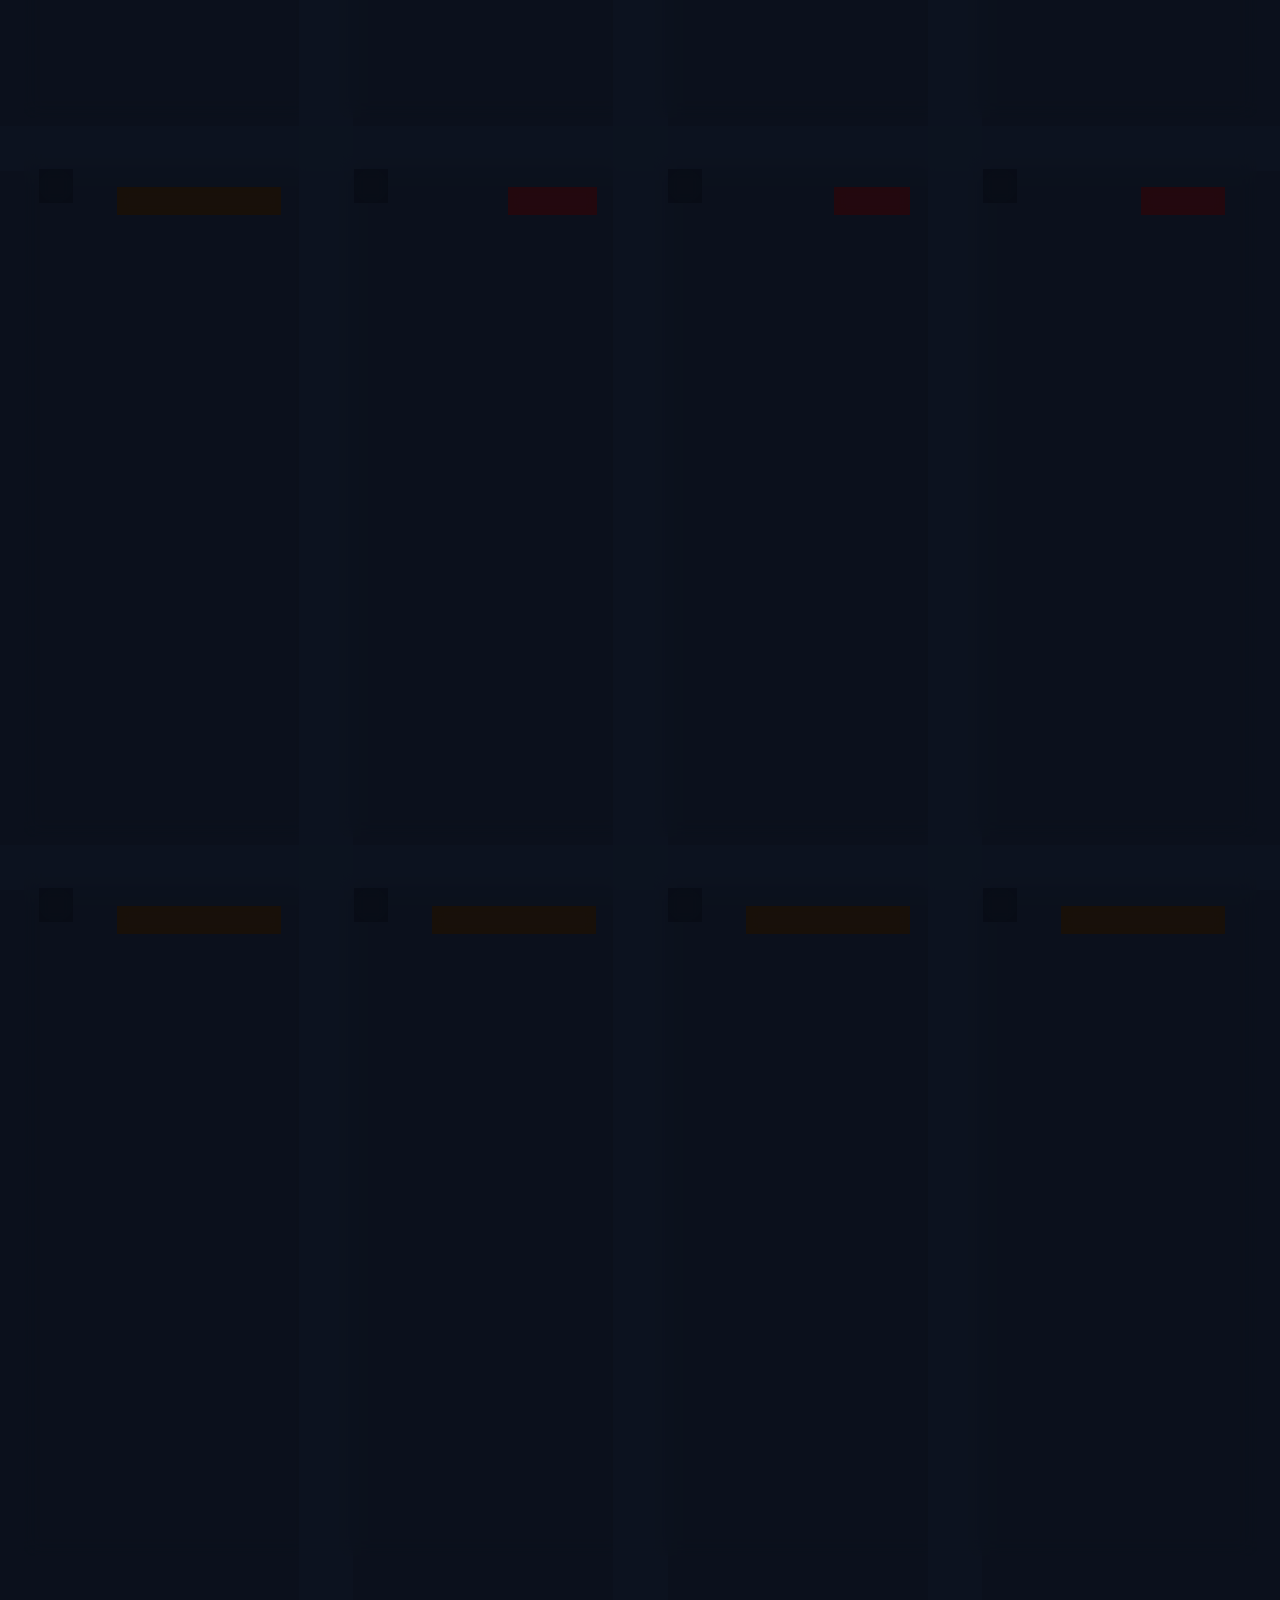
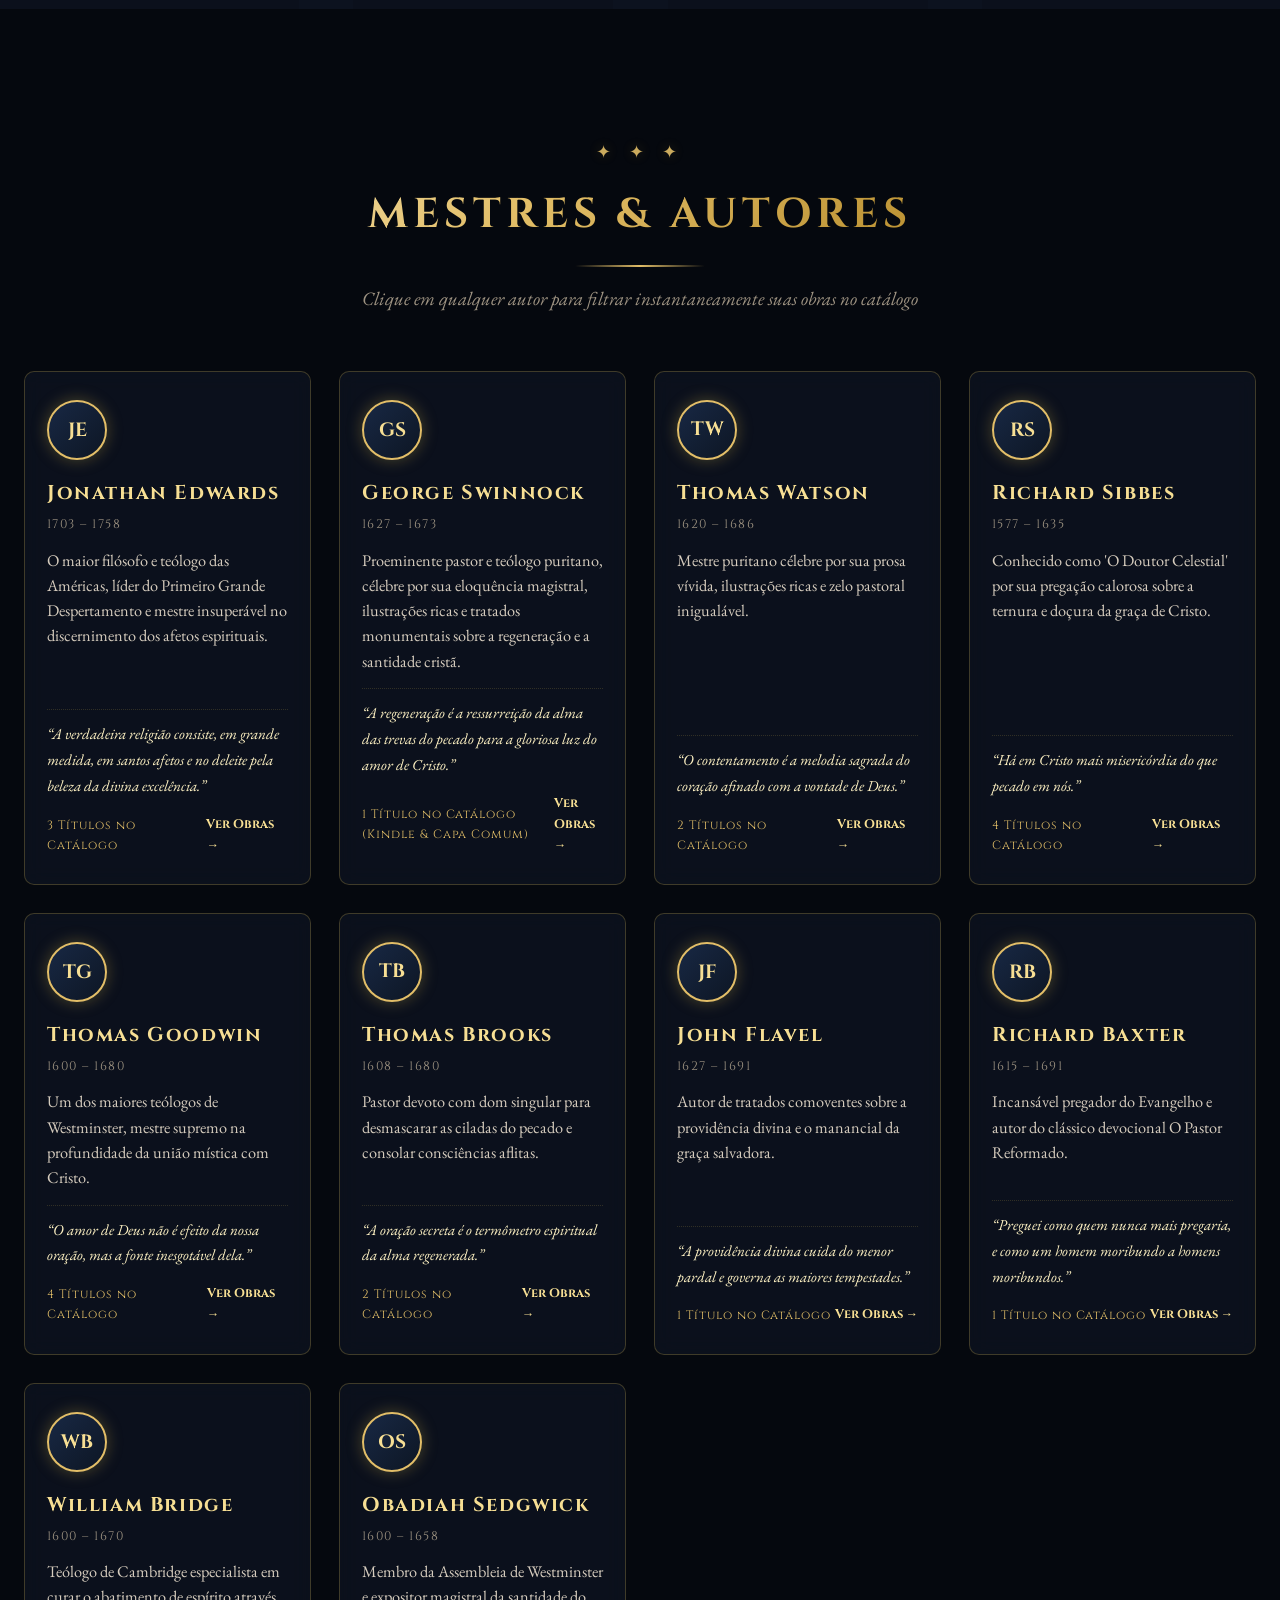
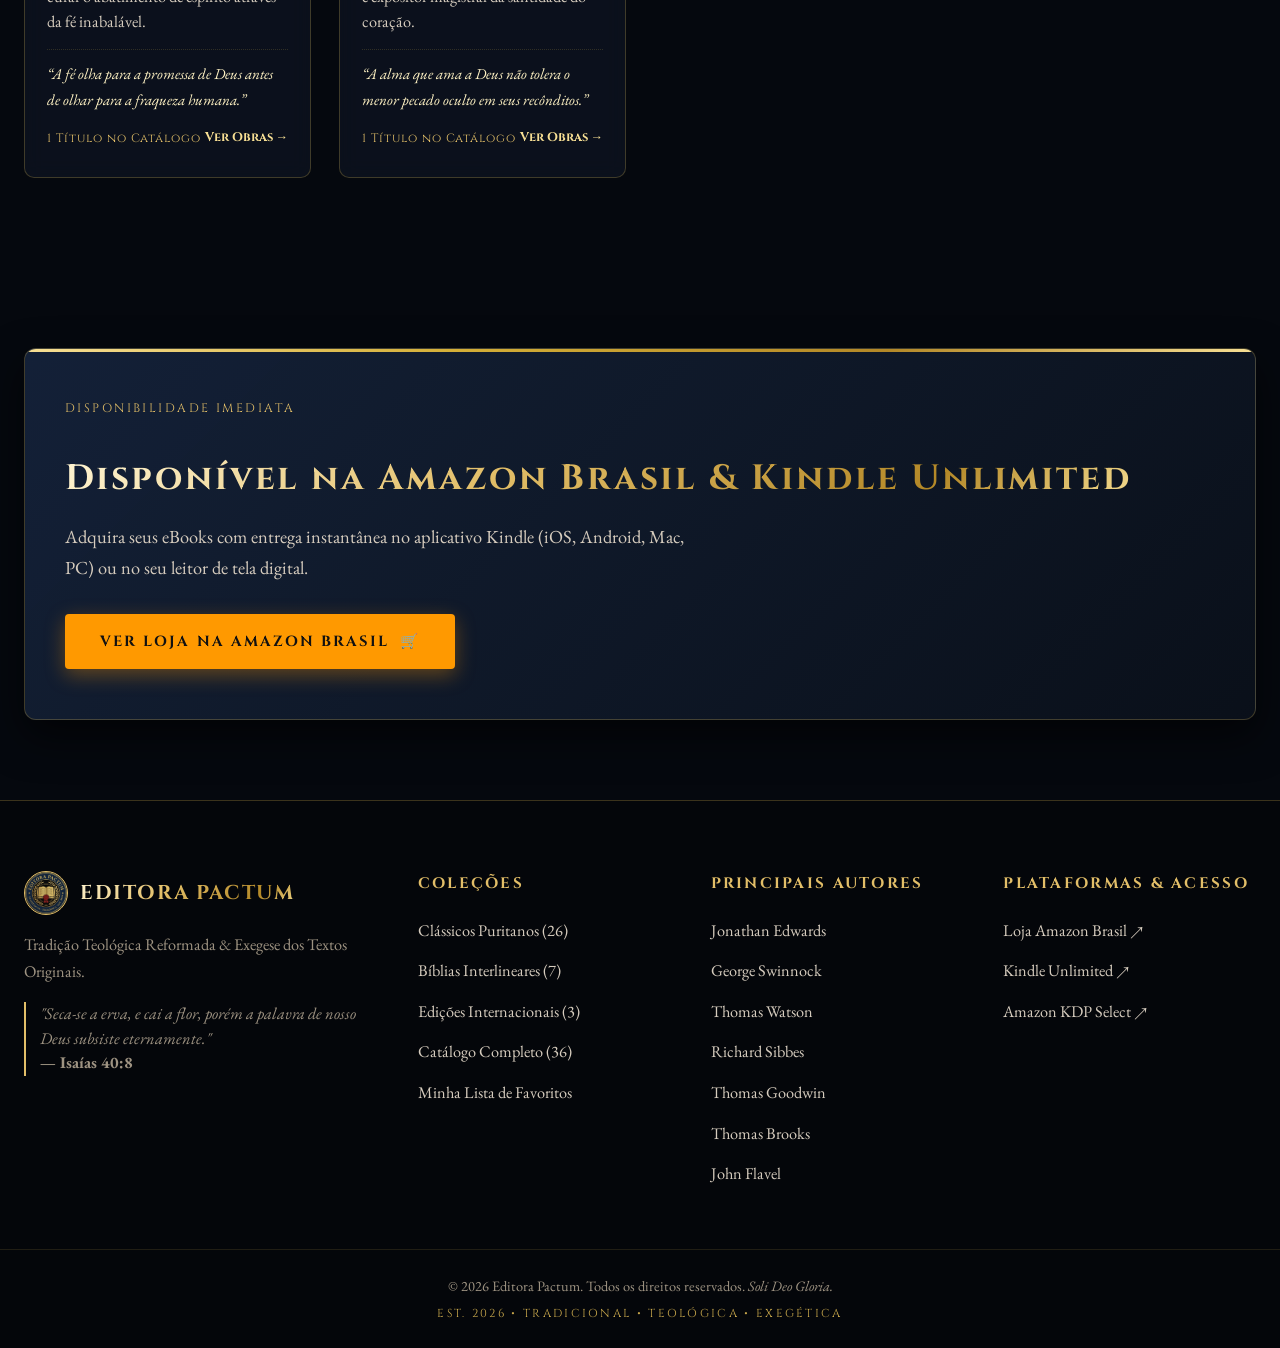
==== commit cdbf3252: "Commit inicial" ====
--- a/index.html
+++ b/index.html
@@ -5,14 +5,14 @@
   <meta charset="UTF-8">
   <meta name="viewport" content="width=device-width, initial-scale=1.0">
   <title>Editora Pactum — Clássicos Puritanos e Bíblias Interlineares | Livros Kindle Amazon Brasil</title>
-  <meta name="description" content="Editora Pactum: catálogo completo com 35 obras — Clássicos Puritanos (Jonathan Edwards, Thomas Watson, Richard Sibbes, Thomas Goodwin, Thomas Brooks, John Flavel) e Bíblias Interlineares Hebraico-Grego-Português. eBooks Kindle com preços a partir de R$ 5,99 na Amazon Brasil. Disponível no Kindle Unlimited.">
+  <meta name="description" content="Editora Pactum: catálogo completo com 36 obras — Clássicos Puritanos (Jonathan Edwards, George Swinnock, Thomas Watson, Richard Sibbes, Thomas Goodwin, Thomas Brooks, John Flavel) e Bíblias Interlineares Hebraico-Grego-Português. eBooks Kindle com preços a partir de R$ 5,99 na Amazon Brasil. Disponível no Kindle Unlimited.">
   <meta name="theme-color" content="#080d16">
 
   <!-- SEO: Canonical URL -->
   <link rel="canonical" href="https://www.editorapactum.com.br/">
 
   <!-- SEO: Keywords (auxiliar para motores menores) -->
-  <meta name="keywords" content="editora pactum, jonathan edwards, uma humilde tentativa, qualificacoes para a comunhao, a verdadeira graca, livros puritanos, clássicos puritanos, bíblia interlinear, bíblia interlinear hebraico português, novo testamento interlinear grego português, thomas watson, richard sibbes, thomas goodwin, thomas brooks, john flavel, teologia reformada, livros reformados, kindle unlimited, ebooks kindle, amazon brasil, pentateuco interlinear, bíblia hebraico grego, livros teológicos, puritanismo, exegese bíblica, texto massorético, grego koiné, literatura puritana">
+  <meta name="keywords" content="editora pactum, george swinnock, a porta da salvacao, jonathan edwards, uma humilde tentativa, qualificacoes para a comunhao, a verdadeira graca, livros puritanos, clássicos puritanos, bíblia interlinear, bíblia interlinear hebraico grego septuaginta, bíblia interlinear hebraico português, novo testamento interlinear grego português, thomas watson, richard sibbes, thomas goodwin, thomas brooks, john flavel, teologia reformada, livros reformados, kindle unlimited, ebooks kindle, amazon brasil, pentateuco interlinear, bíblia hebraico grego, livros teológicos, puritanismo, exegese bíblica, texto massorético, grego koiné, literatura puritana">
   
   <!-- SEO: Robots -->
   <meta name="robots" content="index, follow, max-image-preview:large, max-snippet:-1, max-video-preview:-1">
@@ -32,7 +32,7 @@
   <meta property="og:site_name" content="Editora Pactum">
   <meta property="og:locale" content="pt_BR">
   <meta property="og:title" content="Editora Pactum — Clássicos Puritanos e Bíblias Interlineares | Amazon Brasil">
-  <meta property="og:description" content="35 obras teológicas de excelência: Clássicos Puritanos (incluindo Jonathan Edwards) e Bíblias Interlineares Hebraico-Grego-Português. eBooks Kindle a partir de R$ 5,99. Disponível no Kindle Unlimited.">
+  <meta property="og:description" content="36 obras teológicas de excelência: Clássicos Puritanos (incluindo Jonathan Edwards e George Swinnock) e Bíblias Interlineares Hebraico-Grego-Português. eBooks Kindle a partir de R$ 5,99. Disponível no Kindle Unlimited.">
   <meta property="og:image" content="https://www.editorapactum.com.br/logo.png">
   <meta property="og:image:width" content="1200">
   <meta property="og:image:height" content="630">
@@ -41,7 +41,7 @@
   <!-- Twitter Cards -->
   <meta name="twitter:card" content="summary_large_image">
   <meta name="twitter:title" content="Editora Pactum — Clássicos Puritanos & Bíblias Interlineares">
-  <meta name="twitter:description" content="35 obras teológicas de excelência para o leitor cristão. Clássicos Puritanos e Bíblias Interlineares na Amazon Kindle. A partir de R$ 5,99.">
+  <meta name="twitter:description" content="36 obras teológicas de excelência para o leitor cristão. Clássicos Puritanos e Bíblias Interlineares na Amazon Kindle. A partir de R$ 5,99.">
   <meta name="twitter:image" content="https://www.editorapactum.com.br/logo.png">
   <meta name="twitter:image:alt" content="Logo da Editora Pactum">
 
@@ -54,7 +54,7 @@
     "alternateName": "Pactum",
     "url": "https://www.editorapactum.com.br",
     "logo": "https://www.editorapactum.com.br/logo.png",
-    "description": "Editora especializada em Clássicos Puritanos e Bíblias Interlineares Hebraico-Grego-Português. 35 títulos disponíveis na Amazon Brasil e Kindle Unlimited.",
+    "description": "Editora especializada em Clássicos Puritanos e Bíblias Interlineares Hebraico-Grego-Português. 36 títulos disponíveis na Amazon Brasil e Kindle Unlimited.",
     "foundingDate": "2026",
     "sameAs": [
       "https://www.amazon.com.br/s?i=digital-text&rh=p_27%3AEditora+Pactum"
@@ -120,14 +120,14 @@
   }
   </script>
 
-  <!-- Schema.org JSON-LD: ItemList + Products (35 Livros para Rich Results) -->
+  <!-- Schema.org JSON-LD: ItemList + Products (36 Livros para Rich Results) -->
   <script type="application/ld+json">
   {
     "@context": "https://schema.org",
     "@type": "ItemList",
-    "name": "Catálogo Editora Pactum — 35 Obras Teológicas",
+    "name": "Catálogo Editora Pactum — 36 Obras Teológicas",
     "description": "Catálogo completo de Clássicos Puritanos e Bíblias Interlineares da Editora Pactum disponíveis na Amazon Brasil",
-    "numberOfItems": 35,
+    "numberOfItems": 36,
     "itemListOrder": "https://schema.org/ItemListUnordered",
     "itemListElement": [
       {
@@ -160,7 +160,7 @@
         "item": {
           "@type": "Book",
           "@id": "https://www.editorapactum.com.br/#biblia-interlinear-hg-vol1",
-          "name": "Bíblia Interlinear Hebraico–Grego — Volume 1: Pentateuco",
+          "name": "Bíblia Interlinear Hebraico–Grego — Volume 1: Pentateuco: Hebraico Massorético, Septuaginta Grega, Transliteração Fonética e Tradução Literal (Gênesis a Deuteronômio)",
           "author": {"@type": "Organization", "name": "Editora Pactum"},
           "publisher": {"@type": "Organization", "name": "Editora Pactum"},
           "bookFormat": "https://schema.org/EBook",
@@ -172,7 +172,7 @@
             "@type": "Offer",
             "url": "https://www.amazon.com.br/dp/B0HFTTTT1Z?tag=editorapactum-20",
             "priceCurrency": "BRL",
-            "price": "29.90",
+            "price": "31.99",
             "availability": "https://schema.org/InStock",
             "seller": {"@type": "Organization", "name": "Amazon Brasil"}
           }
@@ -183,20 +183,20 @@
         "position": 3,
         "item": {
           "@type": "Book",
-          "@id": "https://www.editorapactum.com.br/#biblia-profetas-maiores",
-          "name": "Bíblia Interlinear Hebraico-Português: Profetas Maiores",
+          "@id": "https://www.editorapactum.com.br/#biblia-interlinear-hg-vol2",
+          "name": "Bíblia Interlinear Hebraico–Grego (Septuaginta) — Volume 2: Livros Históricos: Texto Massorético (BHS), Septuaginta (LXX), Transliteração, Glosas Morfológicas, Tradução Literal e Almeida RA",
           "author": {"@type": "Organization", "name": "Editora Pactum"},
           "publisher": {"@type": "Organization", "name": "Editora Pactum"},
           "bookFormat": "https://schema.org/EBook",
-          "inLanguage": ["he", "pt-BR"],
-          "image": "https://www.editorapactum.com.br/capas/biblia_profetas_maiores.jpg",
-          "description": "Texto Hebraico Original dos Profetas Maiores (Isaías, Jeremias, Lamentações, Ezequiel e Daniel), com transliteração fonética precisa e tradução exegética contextual.",
-          "isbn": "B0HDFPGNN3",
-          "offers": {
-            "@type": "Offer",
-            "url": "https://www.amazon.com.br/dp/B0HDFPGNN3?tag=editorapactum-20",
-            "priceCurrency": "BRL",
-            "price": "17.99",
+          "inLanguage": ["he", "el", "pt-BR"],
+          "image": "https://www.editorapactum.com.br/capas/biblia_interlinear_hg_vol2.jpg",
+          "description": "Texto Massorético (BHS), Septuaginta Grega (LXX), transliteração fonética completa, glosas morfológicas analíticas, tradução literal e Almeida RA de Josué a Ester.",
+          "isbn": "B0GZLN6M7L",
+          "offers": {
+            "@type": "Offer",
+            "url": "https://www.amazon.com.br/dp/B0GZLN6M7L?tag=editorapactum-20",
+            "priceCurrency": "BRL",
+            "price": "30.93",
             "availability": "https://schema.org/InStock",
             "seller": {"@type": "Organization", "name": "Amazon Brasil"}
           }
@@ -207,20 +207,20 @@
         "position": 4,
         "item": {
           "@type": "Book",
-          "@id": "https://www.editorapactum.com.br/#biblia-livros-historicos",
-          "name": "Bíblia Interlinear Hebraico-Português: Livros Históricos",
+          "@id": "https://www.editorapactum.com.br/#biblia-interlinear-hg-vol3",
+          "name": "Bíblia Interlinear Hebraico–Grego (Septuaginta) — Volume 3: Poéticos e Sapienciais: Texto Massorético (BHS), Septuaginta (LXX), Transliteração, Glosas Morfológicas, Tradução Literal e Almeida RA",
           "author": {"@type": "Organization", "name": "Editora Pactum"},
           "publisher": {"@type": "Organization", "name": "Editora Pactum"},
           "bookFormat": "https://schema.org/EBook",
-          "inLanguage": ["he", "pt-BR"],
-          "image": "https://www.editorapactum.com.br/capas/biblia_livros_historicos.jpg",
-          "description": "Cobertura completa da narrativa histórica de Israel de Josué até Ester com texto hebraico original e transliteração fonética.",
-          "isbn": "B0HDFPC4RM",
-          "offers": {
-            "@type": "Offer",
-            "url": "https://www.amazon.com.br/dp/B0HDFPC4RM?tag=editorapactum-20",
-            "priceCurrency": "BRL",
-            "price": "17.00",
+          "inLanguage": ["he", "el", "pt-BR"],
+          "image": "https://www.editorapactum.com.br/capas/biblia_interlinear_hg_vol3.jpg",
+          "description": "Os Livros Poéticos e Sapienciais com Texto Massorético (BHS), Septuaginta (LXX), transliteração precisa, glosas morfológicas, tradução literal e Almeida RA.",
+          "isbn": "B0HGFTL65W",
+          "offers": {
+            "@type": "Offer",
+            "url": "https://www.amazon.com.br/dp/B0HGFTL65W?tag=editorapactum-20",
+            "priceCurrency": "BRL",
+            "price": "29.35",
             "availability": "https://schema.org/InStock",
             "seller": {"@type": "Organization", "name": "Amazon Brasil"}
           }
@@ -231,20 +231,20 @@
         "position": 5,
         "item": {
           "@type": "Book",
-          "@id": "https://www.editorapactum.com.br/#biblia-profetas-menores",
-          "name": "Bíblia Interlinear Hebraico-Português: Profetas Menores",
+          "@id": "https://www.editorapactum.com.br/#biblia-interlinear-hg-vol4",
+          "name": "Bíblia Interlinear Hebraico–Grego (Septuaginta) — Volume 4: Profetas Maiores: Texto Massorético (BHS), Septuaginta (LXX), Transliteração, Glosas Morfológicas, Tradução Literal e Almeida RA",
           "author": {"@type": "Organization", "name": "Editora Pactum"},
           "publisher": {"@type": "Organization", "name": "Editora Pactum"},
           "bookFormat": "https://schema.org/EBook",
-          "inLanguage": ["he", "pt-BR"],
-          "image": "https://www.editorapactum.com.br/capas/biblia_profetas_menores.jpg",
-          "description": "Os doze profetas menores em texto hebraico integral com tradução analítica e transliteração fonética.",
-          "isbn": "B0HDGL26ZJ",
-          "offers": {
-            "@type": "Offer",
-            "url": "https://www.amazon.com.br/dp/B0HDGL26ZJ?tag=editorapactum-20",
-            "priceCurrency": "BRL",
-            "price": "15.00",
+          "inLanguage": ["he", "el", "pt-BR"],
+          "image": "https://www.editorapactum.com.br/capas/biblia_interlinear_hg_vol4.jpg",
+          "description": "Os Profetas Maiores (Isaías a Daniel) com Texto Massorético (BHS), Septuaginta Grega (LXX), transliteração fonética, glosas morfológicas, tradução literal e Almeida RA.",
+          "isbn": "B0HGG2QS86",
+          "offers": {
+            "@type": "Offer",
+            "url": "https://www.amazon.com.br/dp/B0HGG2QS86?tag=editorapactum-20",
+            "priceCurrency": "BRL",
+            "price": "30.93",
             "availability": "https://schema.org/InStock",
             "seller": {"@type": "Organization", "name": "Amazon Brasil"}
           }
@@ -255,20 +255,20 @@
         "position": 6,
         "item": {
           "@type": "Book",
-          "@id": "https://www.editorapactum.com.br/#biblia-livros-poeticos",
-          "name": "Bíblia Interlinear Hebraico-Português: Livros Poéticos e de Sabedoria",
+          "@id": "https://www.editorapactum.com.br/#biblia-interlinear-hg-vol5",
+          "name": "Bíblia Interlinear Hebraico–Grego (Septuaginta) — Volume 5: Profetas Menores: Texto Massorético (BHS), Septuaginta (LXX), Transliteração, Glosas Morfológicas, Tradução Literal e Almeida RA",
           "author": {"@type": "Organization", "name": "Editora Pactum"},
           "publisher": {"@type": "Organization", "name": "Editora Pactum"},
           "bookFormat": "https://schema.org/EBook",
-          "inLanguage": ["he", "pt-BR"],
-          "image": "https://www.editorapactum.com.br/capas/biblia_livros_poeticos.jpg",
-          "description": "A sublime poesia hebraica e a literatura sapiencial bíblica com preservação métrica e vocabulário exegético contextual.",
-          "isbn": "B0HDG2D5PD",
-          "offers": {
-            "@type": "Offer",
-            "url": "https://www.amazon.com.br/dp/B0HDG2D5PD?tag=editorapactum-20",
-            "priceCurrency": "BRL",
-            "price": "15.99",
+          "inLanguage": ["he", "el", "pt-BR"],
+          "image": "https://www.editorapactum.com.br/capas/biblia_interlinear_hg_vol5.jpg",
+          "description": "Os doze Profetas Menores (Oseias a Malaquias) com Texto Massorético (BHS), Septuaginta (LXX), transliteração fonética, glosas morfológicas, tradução literal e Almeida RA.",
+          "isbn": "B0HGG3TPHR",
+          "offers": {
+            "@type": "Offer",
+            "url": "https://www.amazon.com.br/dp/B0HGG3TPHR?tag=editorapactum-20",
+            "priceCurrency": "BRL",
+            "price": "26.80",
             "availability": "https://schema.org/InStock",
             "seller": {"@type": "Organization", "name": "Amazon Brasil"}
           }
@@ -974,22 +974,58 @@
         "item": {
           "@type": "Book",
           "@id": "https://www.editorapactum.com.br/#edwards-verdadeira-graca",
-          "name": "A Verdadeira Graça Distinta da Experiência dos Demônios",
+          "name": "A Verdadeira Graça Distinta da Experiência dos Demônios: A Diferença Vital entre o Conhecimento Intelectual e o Amor Santo no Coração",
           "author": {"@type": "Person", "name": "Jonathan Edwards"},
           "publisher": {"@type": "Organization", "name": "Editora Pactum"},
           "bookFormat": "https://schema.org/EBook",
           "inLanguage": "pt-BR",
-          "image": "https://www.editorapactum.com.br/capas/edwards-verdadeira-graca.jpg",
+          "image": "https://www.editorapactum.com.br/capas/edwards_verdadeira_graca.jpg",
           "description": "Tratado cirúrgico sobre discernimento espiritual e a diferença entre a fé dos demônios e a graça salvadora.",
-          "isbn": "B0HG7R3PV9",
-          "offers": {
-            "@type": "Offer",
-            "url": "https://www.amazon.com.br/dp/B0HG7R3PV9?tag=editorapactum-20",
-            "priceCurrency": "BRL",
-            "price": "5.99",
-            "availability": "https://schema.org/InStock",
-            "seller": {"@type": "Organization", "name": "Amazon Brasil"}
-          }
+          "isbn": "B0HGBSD579",
+          "offers": {
+            "@type": "Offer",
+            "url": "https://www.amazon.com.br/dp/B0HGBSD579?tag=editorapactum-20",
+            "priceCurrency": "BRL",
+            "price": "6.99",
+            "availability": "https://schema.org/InStock",
+            "seller": {"@type": "Organization", "name": "Amazon Brasil"}
+          }
+        }
+      },
+      {
+        "@type": "ListItem",
+        "position": 36,
+        "item": {
+          "@type": "Book",
+          "@id": "https://www.editorapactum.com.br/#swinnock-porta-salvacao",
+          "name": "A Porta da Salvação Aberta pela Chave da Regeneração: A Natureza, a Necessidade, as Marcas e os Meios da Verdadeira Conversão",
+          "author": {"@type": "Person", "name": "George Swinnock"},
+          "publisher": {"@type": "Organization", "name": "Editora Pactum"},
+          "bookFormat": ["https://schema.org/EBook", "https://schema.org/Paperback"],
+          "inLanguage": "pt-BR",
+          "image": "https://www.editorapactum.com.br/capas/swinnock_porta_salvacao.jpg",
+          "description": "Uma das obras mais profundas de toda a era puritana sobre a doutrina da regeneração, marcas da conversão e a obra soberana do Espírito Santo.",
+          "isbn": "B0H271D3F4",
+          "offers": [
+            {
+              "@type": "Offer",
+              "name": "eBook Kindle",
+              "url": "https://www.amazon.com.br/dp/B0H271D3F4?tag=editorapactum-20",
+              "priceCurrency": "BRL",
+              "price": "12.99",
+              "availability": "https://schema.org/InStock",
+              "seller": {"@type": "Organization", "name": "Amazon Brasil"}
+            },
+            {
+              "@type": "Offer",
+              "name": "Livro com Capa Comum",
+              "url": "https://www.amazon.com.br/dp/B0HGBKFVY3?tag=editorapactum-20",
+              "priceCurrency": "USD",
+              "price": "12.00",
+              "availability": "https://schema.org/InStock",
+              "seller": {"@type": "Organization", "name": "Amazon Brasil"}
+            }
+          ]
         }
       }
     ]
@@ -1007,7 +1043,7 @@
         "name": "Quantos livros a Editora Pactum possui em seu catálogo?",
         "acceptedAnswer": {
           "@type": "Answer",
-          "text": "A Editora Pactum possui 35 títulos publicados, incluindo 25 Clássicos Puritanos (como Jonathan Edwards, Thomas Watson, Richard Sibbes, Thomas Goodwin), 7 Bíblias Interlineares e 3 edições internacionais (espanhol, francês e trilíngue)."
+          "text": "A Editora Pactum possui 36 títulos publicados, incluindo 26 Clássicos Puritanos (como Jonathan Edwards, George Swinnock, Thomas Watson, Richard Sibbes, Thomas Goodwin), 7 Bíblias Interlineares e 3 edições internacionais (espanhol, francês e trilíngue)."
         }
       },
       {
@@ -1015,7 +1051,7 @@
         "name": "Os livros da Editora Pactum estão disponíveis no Kindle Unlimited?",
         "acceptedAnswer": {
           "@type": "Answer",
-          "text": "Sim, todos os 35 livros da Editora Pactum estão disponíveis no programa Kindle Unlimited (R$ 0,00 para assinantes) com entrega digital instantânea na Amazon Brasil."
+          "text": "Sim, todos os 36 livros da Editora Pactum estão disponíveis no programa Kindle Unlimited (R$ 0,00 para assinantes) com entrega digital instantânea na Amazon Brasil."
         }
       },
       {
@@ -1031,7 +1067,7 @@
         "name": "Quais autores puritanos fazem parte do catálogo?",
         "acceptedAnswer": {
           "@type": "Answer",
-          "text": "O catálogo inclui obras de Thomas Watson, Richard Sibbes, Thomas Goodwin, Thomas Brooks, John Flavel, Thomas Vincent, Richard Baxter, Samuel Bolton, William Bridge, Thomas Boston, Obadiah Sedgwick, Ezekiel Hopkins e Santo Agostinho."
+          "text": "O catálogo inclui obras de Jonathan Edwards, George Swinnock, Thomas Watson, Richard Sibbes, Thomas Goodwin, Thomas Brooks, John Flavel, Thomas Vincent, Richard Baxter, Samuel Bolton, William Bridge, Thomas Boston, Obadiah Sedgwick, Ezekiel Hopkins e Santo Agostinho."
         }
       },
       {
@@ -1138,13 +1174,13 @@
         <div class="featured-chip" onclick="openBookModal('biblia-interlinear-hg-vol1')">
           <span class="chip-badge poliglota">Poliglota</span>
           <span class="chip-title">Bíblia Interlinear Hebraico-Grego</span>
-          <span class="chip-price">R$ 29,90</span>
+          <span class="chip-price">R$ 31,99</span>
         </div>
       </div>
 
       <div class="hero-ctas">
         <a href="#catalogo" class="btn btn-primary">
-          <span>Explorar Todas as 35 Obras</span> 📚
+          <span>Explorar Todas as 36 Obras</span> 📚
         </a>
         <a href="#citacoes" class="btn btn-ghost">
           <span>Vozes dos Puritanos</span> 📜
@@ -1164,7 +1200,7 @@
   <section class="stats-bar" aria-label="Estatísticas da Editora">
     <div class="stats-container">
       <div class="stat-item">
-        <span class="stat-number" data-count="35">0</span>
+        <span class="stat-number" data-count="36">0</span>
         <span class="stat-label">Títulos Publicados</span>
       </div>
       <div class="stat-divider"></div>
@@ -1174,7 +1210,7 @@
       </div>
       <div class="stat-divider"></div>
       <div class="stat-item">
-        <span class="stat-number" data-count="16">0</span>
+        <span class="stat-number" data-count="17">0</span>
         <span class="stat-label">Autores Clássicos</span>
       </div>
       <div class="stat-divider"></div>
@@ -1225,7 +1261,7 @@
             A Editora Pactum nasceu do compromisso inegociável com a solidez teológica e o rigor exegético, trazendo ao leitor em língua portuguesa as obras mais profundas da herança reformada e dos textos originais das Sagradas Escrituras.
           </p>
           <p>
-            Nosso catálogo é fundamentado em duas grandes frentes: a <strong>Coleção Clássicos Puritanos</strong> — vertendo ao português tratados seminais de mestres como Thomas Watson, Richard Sibbes, Thomas Goodwin, Thomas Brooks e John Flavel — e as <strong>Bíblias Interlineares</strong>, com aparato filológico completo, texto massorético hebraico, grego koiné, transliteração fonética e notas contextuais.
+            Nosso catálogo é fundamentado em duas grandes frentes: a <strong>Coleção Clássicos Puritanos</strong> — vertendo ao português tratados seminais de mestres como Jonathan Edwards, George Swinnock, Thomas Watson, Richard Sibbes, Thomas Goodwin, Thomas Brooks e John Flavel — e as <strong>Bíblias Interlineares</strong>, com aparato filológico completo, texto massorético hebraico, grego koiné, transliteração fonética e notas contextuais.
           </p>
           <p>
             Todas as obras contam com entrega digital instantânea na Amazon Brasil e estão totalmente disponíveis no programa <strong>Kindle Unlimited (R$ 0,00)</strong> para assinantes.
@@ -1264,17 +1300,17 @@
         <!-- Linha 1: Barra de Busca -->
         <div class="search-box-wrap">
           <span class="search-icon">🔍</span>
-          <input type="text" id="searchInput" class="search-input" placeholder="Buscar por título, autor (Watson, Sibbes...), ASIN ou palavra-chave..." autocomplete="off">
+          <input type="text" id="searchInput" class="search-input" placeholder="Buscar por título, autor (Edwards, Swinnock, Watson...), ASIN ou palavra-chave..." autocomplete="off">
           <button class="search-clear-btn" id="searchClearBtn" onclick="clearSearch()" title="Limpar busca">✕</button>
         </div>
 
         <!-- Linha 2: Categorias Principais (Tabs) -->
         <div class="filter-tabs">
           <button class="filter-btn active" data-filter="todos" id="filter-todos">
-            Todos os Livros <span class="tab-count">(35)</span>
+            Todos os Livros <span class="tab-count">(36)</span>
           </button>
           <button class="filter-btn" data-filter="puritano" id="filter-puritano">
-            Clássicos Puritanos <span class="tab-count">(25)</span>
+            Clássicos Puritanos <span class="tab-count">(26)</span>
           </button>
           <button class="filter-btn" data-filter="interlinear" id="filter-interlinear">
             Bíblias Interlineares <span class="tab-count">(7)</span>
@@ -1311,7 +1347,7 @@
 
         <!-- Contador Dinâmico de Resultados -->
         <div class="results-counter" id="resultsCounter">
-          Exibindo <strong>35</strong> de <strong>35</strong> obras publicadas
+          Exibindo <strong>36</strong> de <strong>36</strong> obras publicadas
         </div>
       </div>
 
@@ -1372,10 +1408,10 @@
           <div class="footer-col">
             <h4>Coleções</h4>
             <ul>
-              <li><a href="#catalogo" onclick="filterByCategory('puritano')">Clássicos Puritanos (25)</a></li>
+              <li><a href="#catalogo" onclick="filterByCategory('puritano')">Clássicos Puritanos (26)</a></li>
               <li><a href="#catalogo" onclick="filterByCategory('interlinear')">Bíblias Interlineares (7)</a></li>
               <li><a href="#catalogo" onclick="filterByCategory('outros')">Edições Internacionais (3)</a></li>
-              <li><a href="#catalogo" onclick="filterByCategory('todos')">Catálogo Completo (35)</a></li>
+              <li><a href="#catalogo" onclick="filterByCategory('todos')">Catálogo Completo (36)</a></li>
               <li><a href="#catalogo" onclick="filterByCategory('favoritos')">Minha Lista de Favoritos</a></li>
             </ul>
           </div>
@@ -1384,6 +1420,7 @@
             <h4>Principais Autores</h4>
             <ul>
               <li><a href="#catalogo" onclick="filterByAuthor('Jonathan Edwards')">Jonathan Edwards</a></li>
+              <li><a href="#catalogo" onclick="filterByAuthor('George Swinnock')">George Swinnock</a></li>
               <li><a href="#catalogo" onclick="filterByAuthor('Thomas Watson')">Thomas Watson</a></li>
               <li><a href="#catalogo" onclick="filterByAuthor('Richard Sibbes')">Richard Sibbes</a></li>
               <li><a href="#catalogo" onclick="filterByAuthor('Thomas Goodwin')">Thomas Goodwin</a></li>
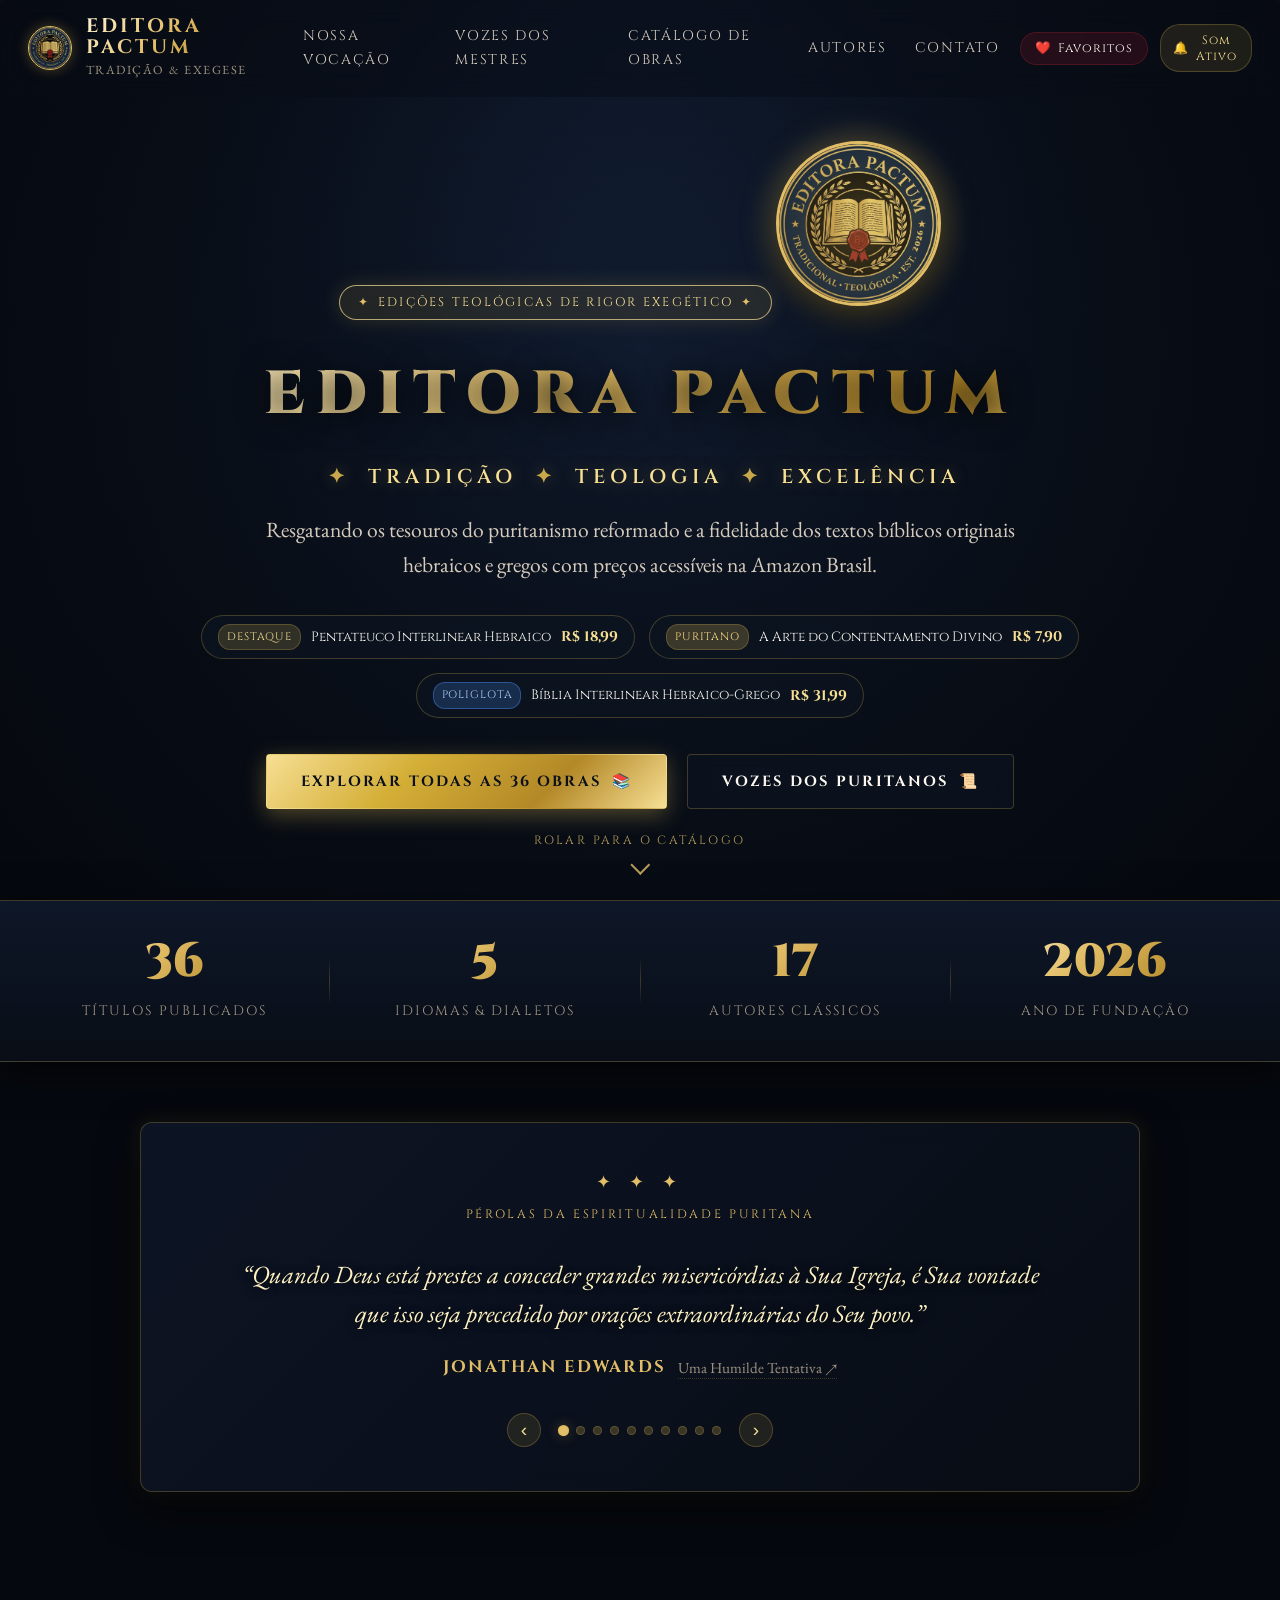
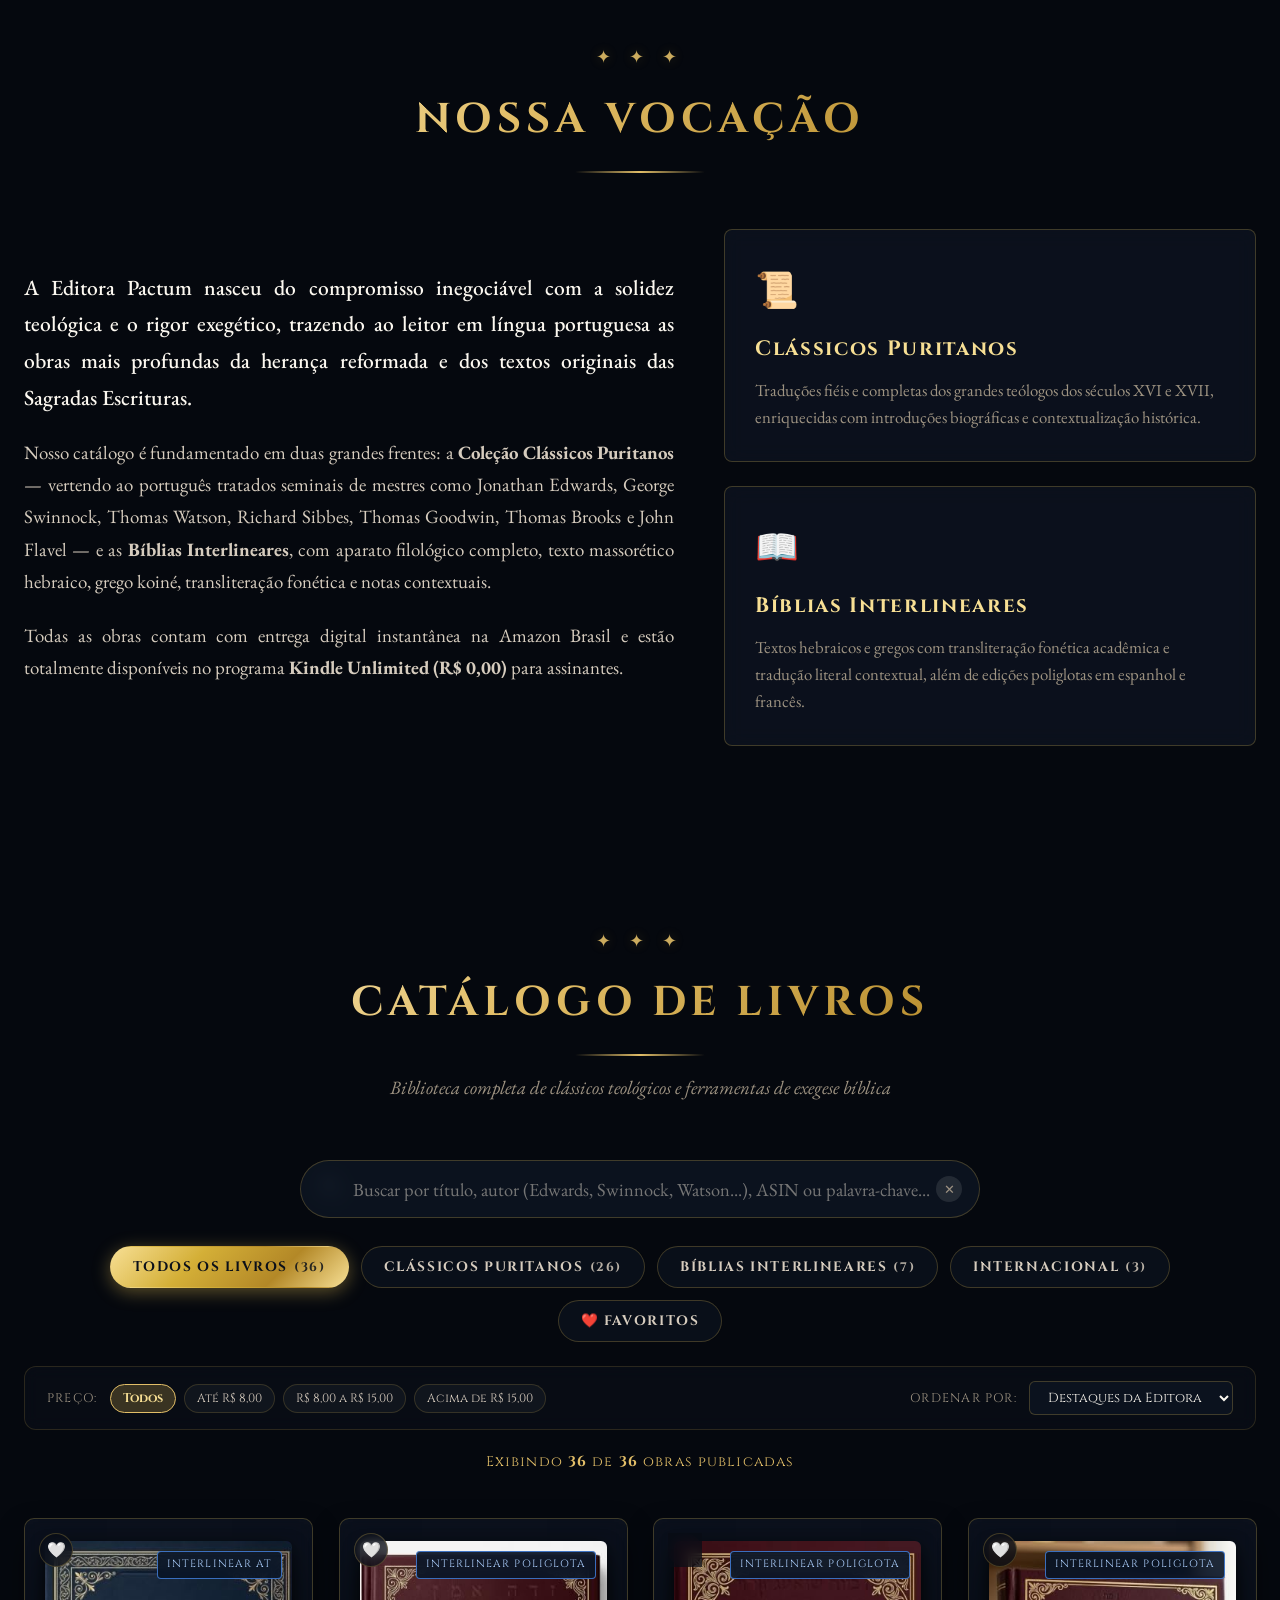
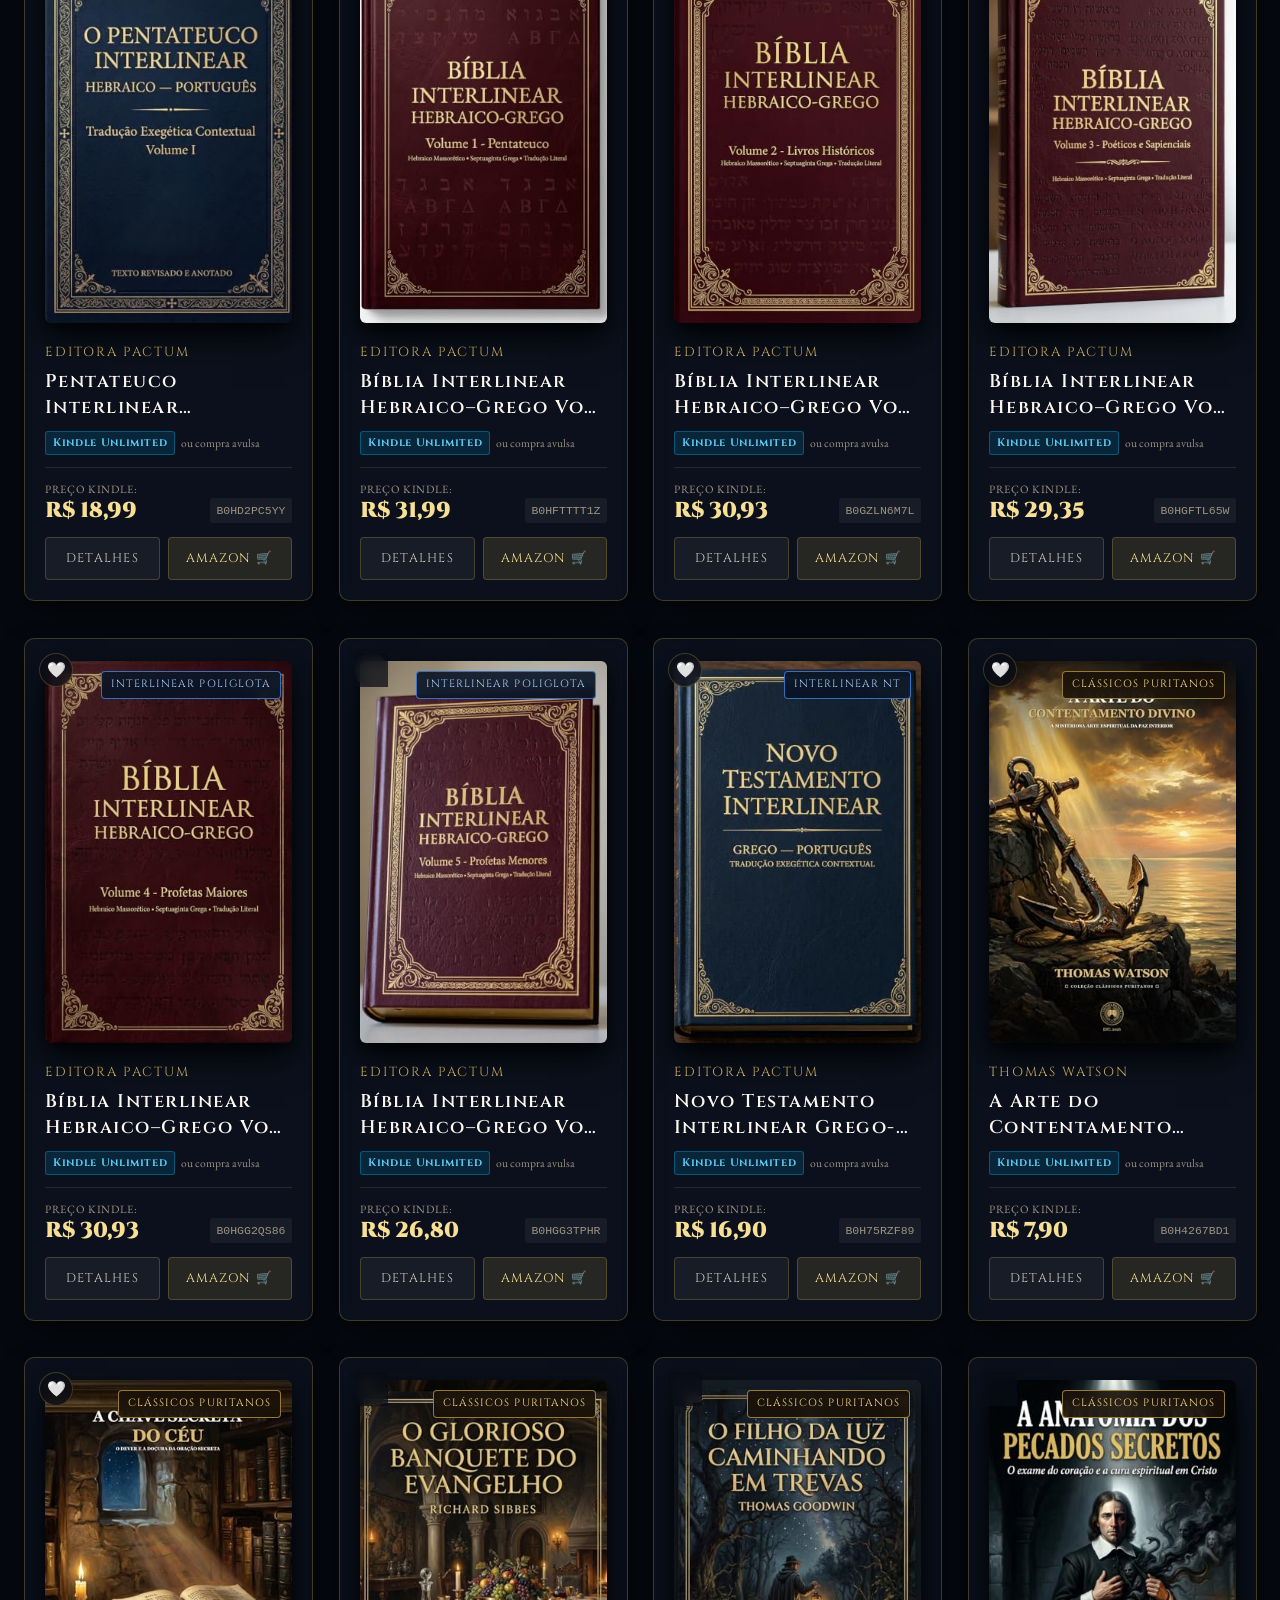
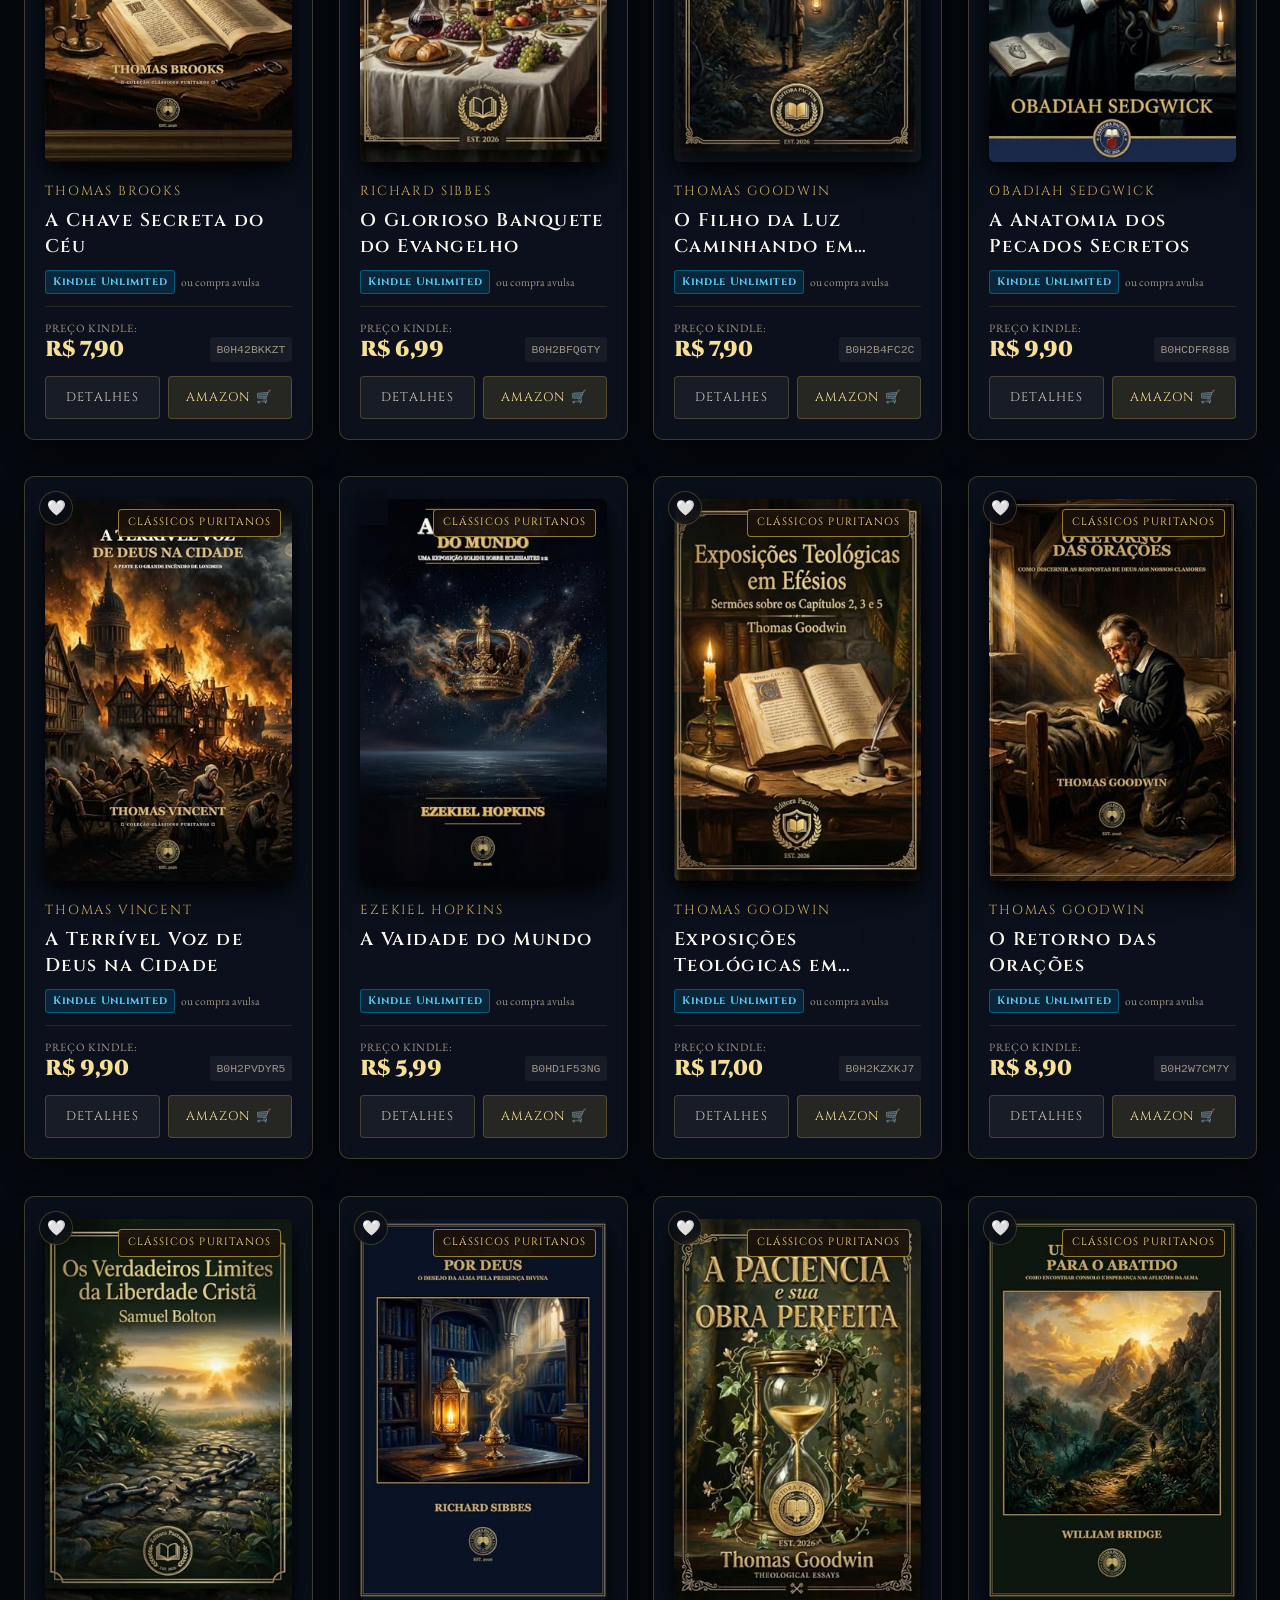
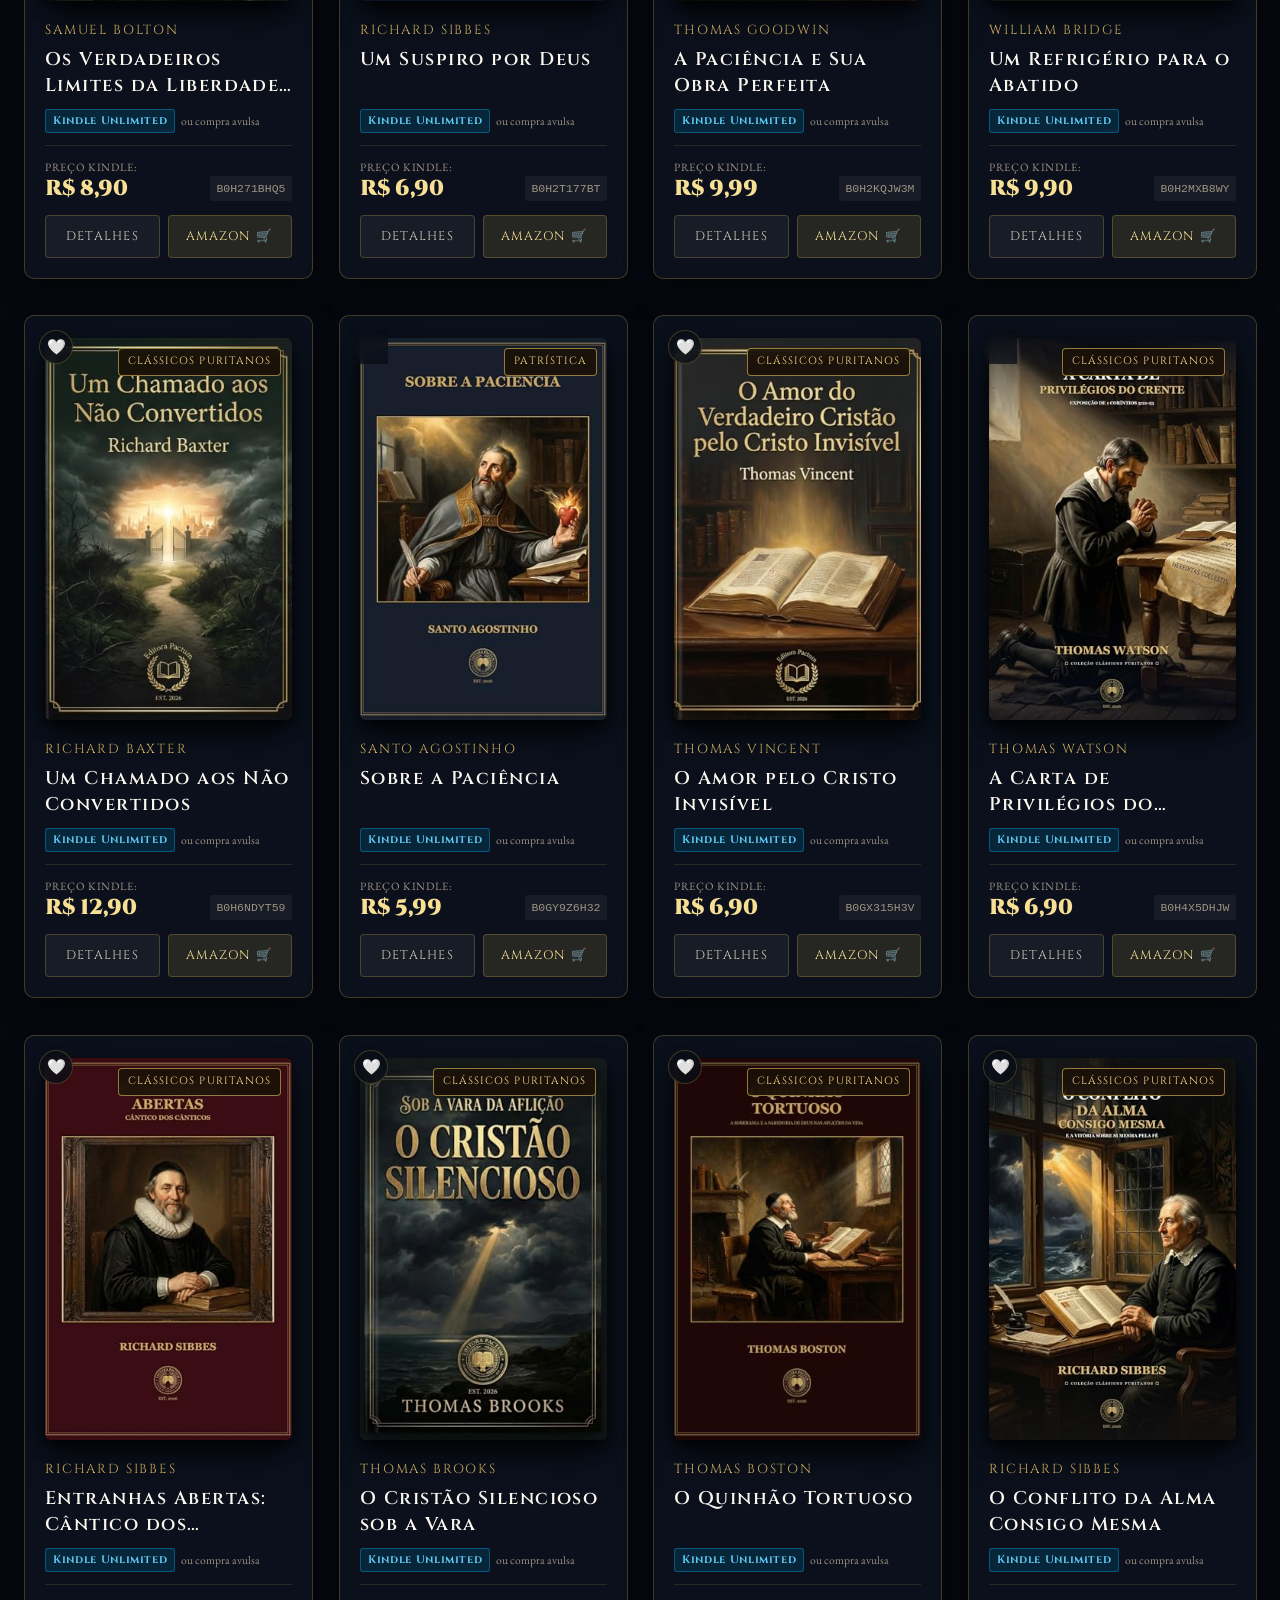
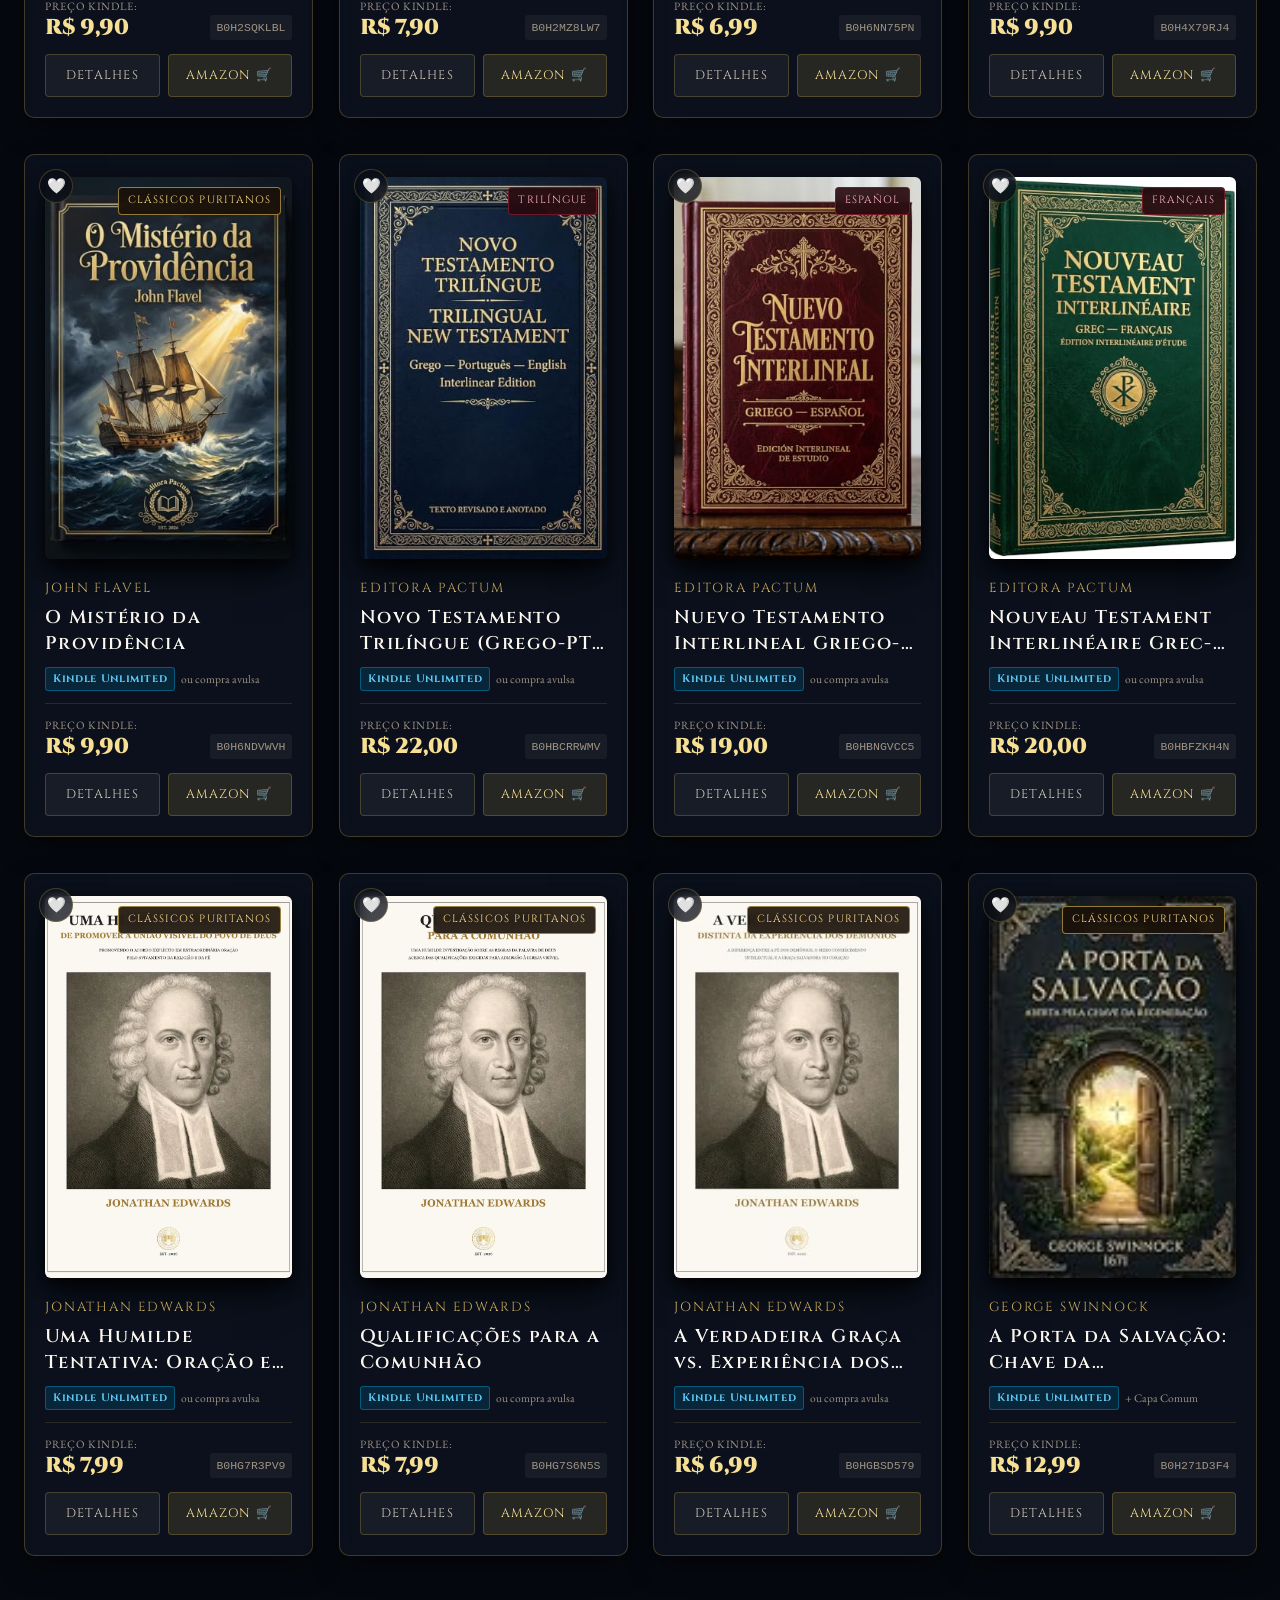
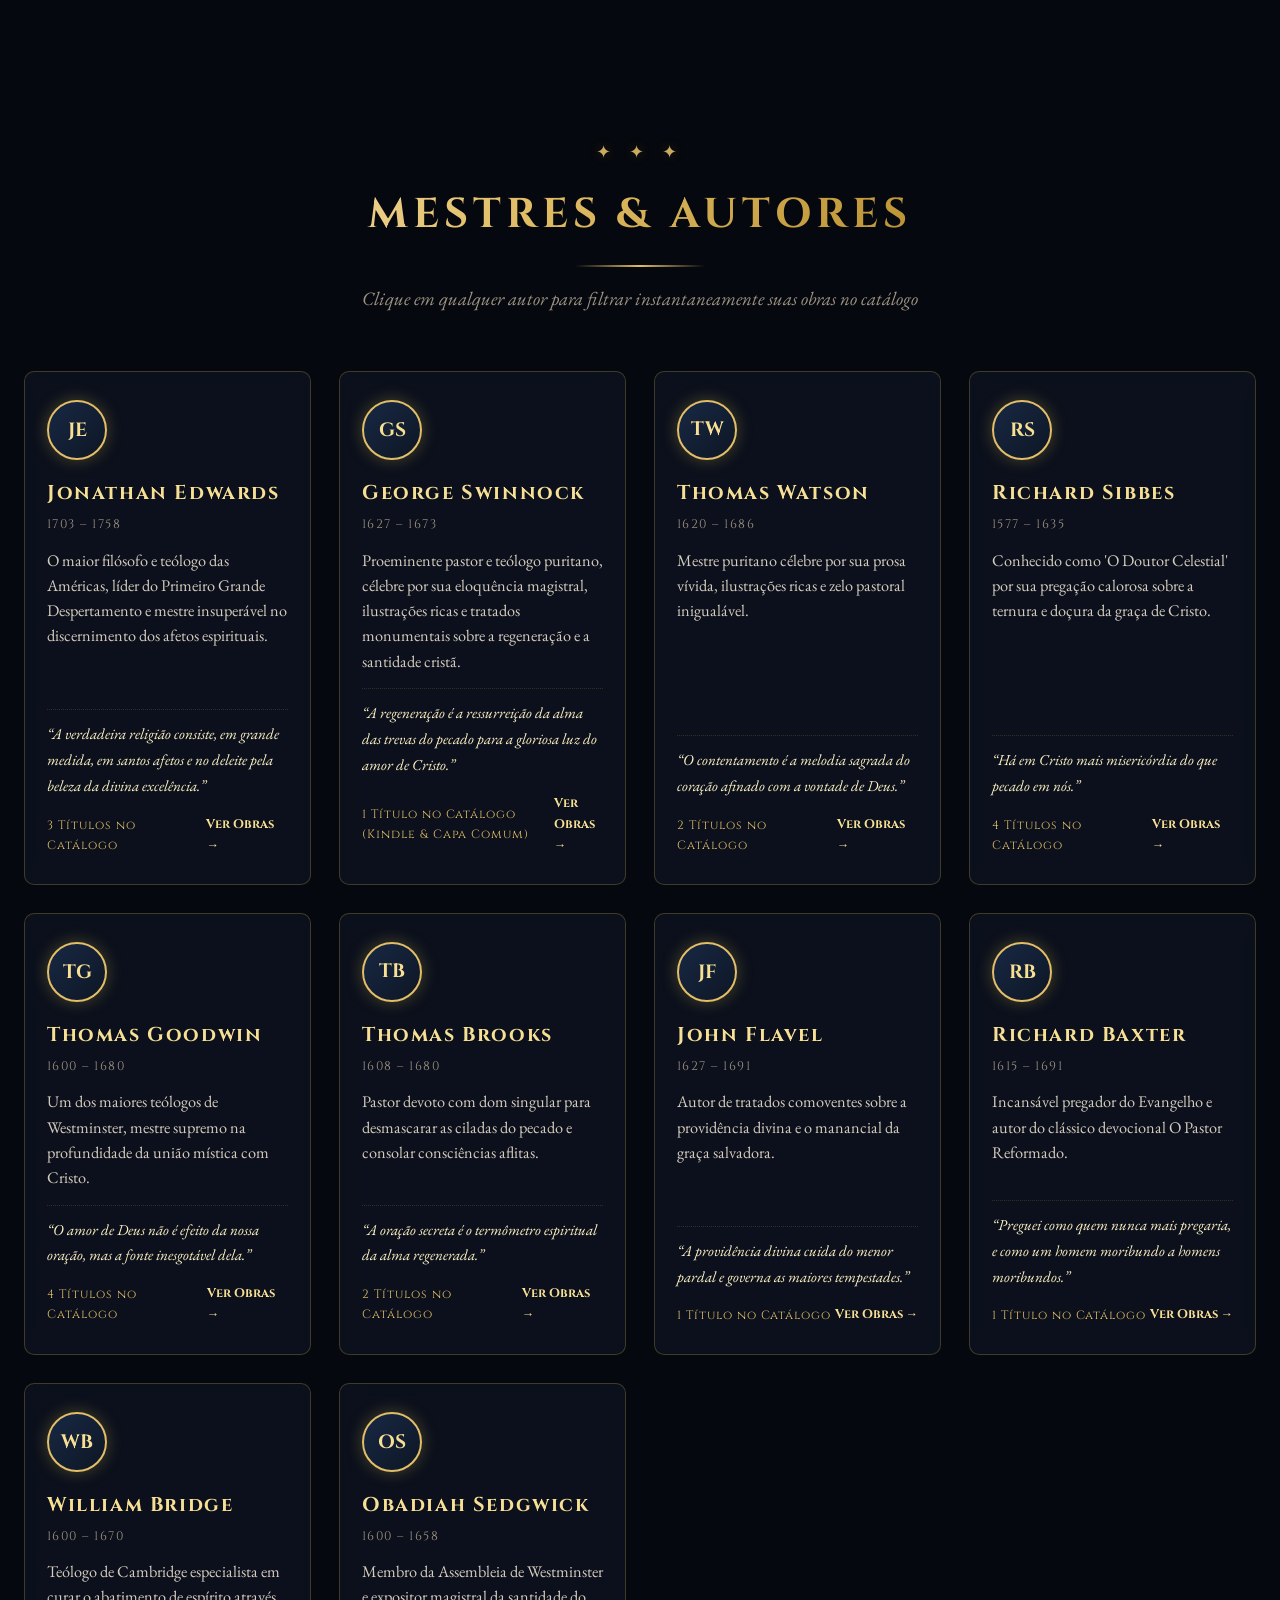
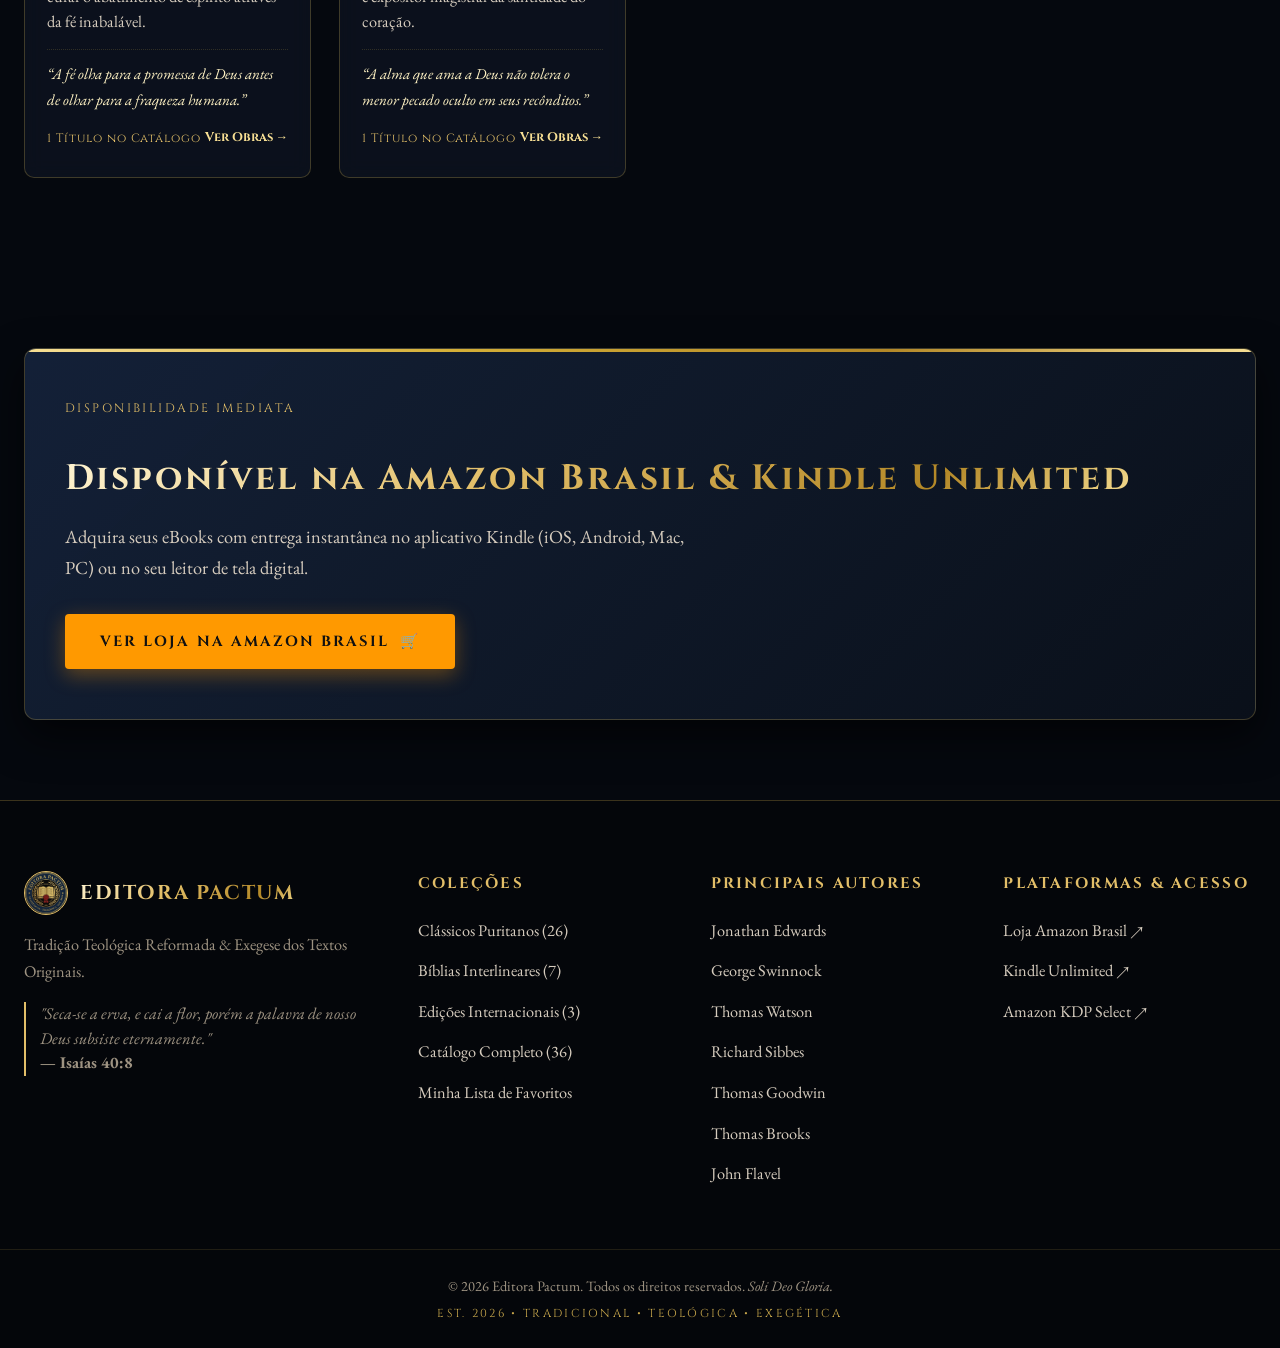
==== commit 1c13bf4a: "Initial commit" ====
--- a/index.html
+++ b/index.html
@@ -2,6 +2,8 @@
 <html lang="pt-BR">
 <head>
 <meta name="google-adsense-account" content="ca-pub-7642306921513596">
+<script async src="https://pagead2.googlesyndication.com/pagead/js/adsbygoogle.js?client=ca-pub-7642306921513596"
+     crossorigin="anonymous"></script>
   <meta charset="UTF-8">
   <meta name="viewport" content="width=device-width, initial-scale=1.0">
   <title>Editora Pactum — Clássicos Puritanos e Bíblias Interlineares | Livros Kindle Amazon Brasil</title>
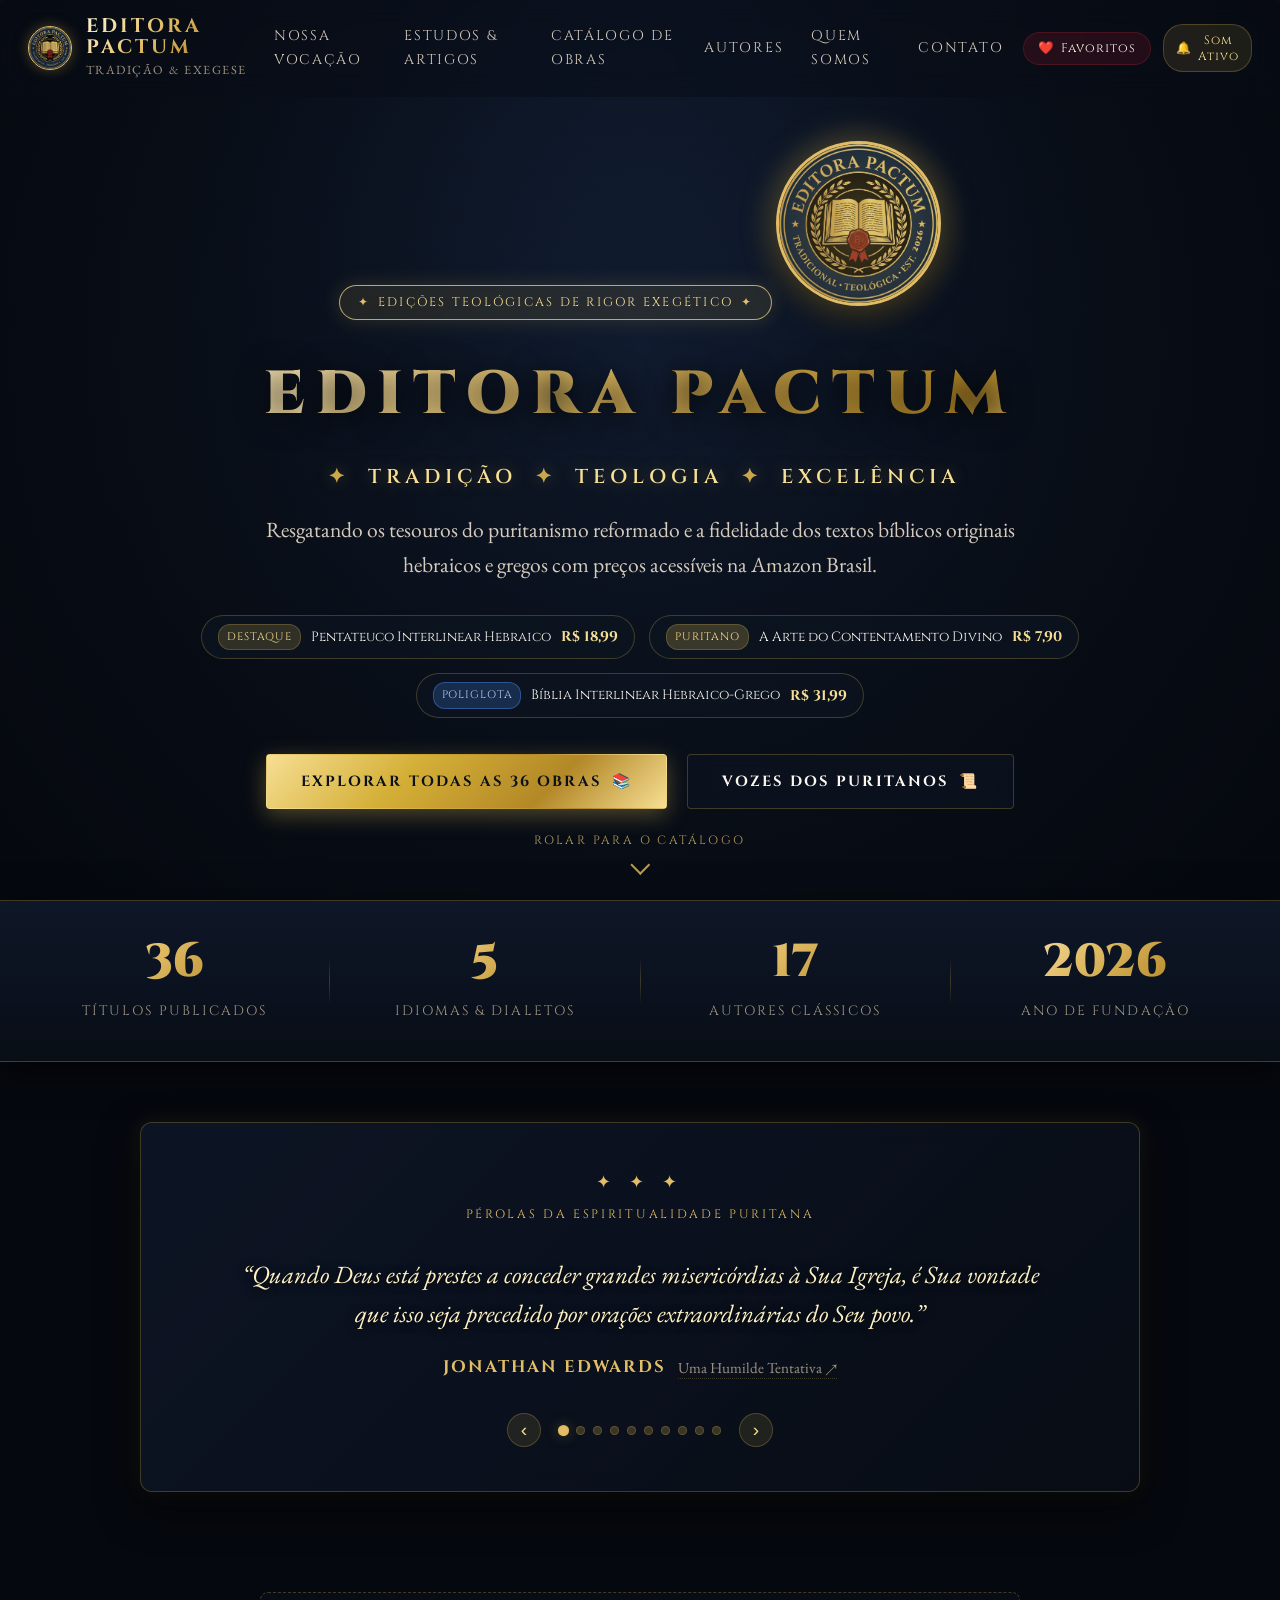
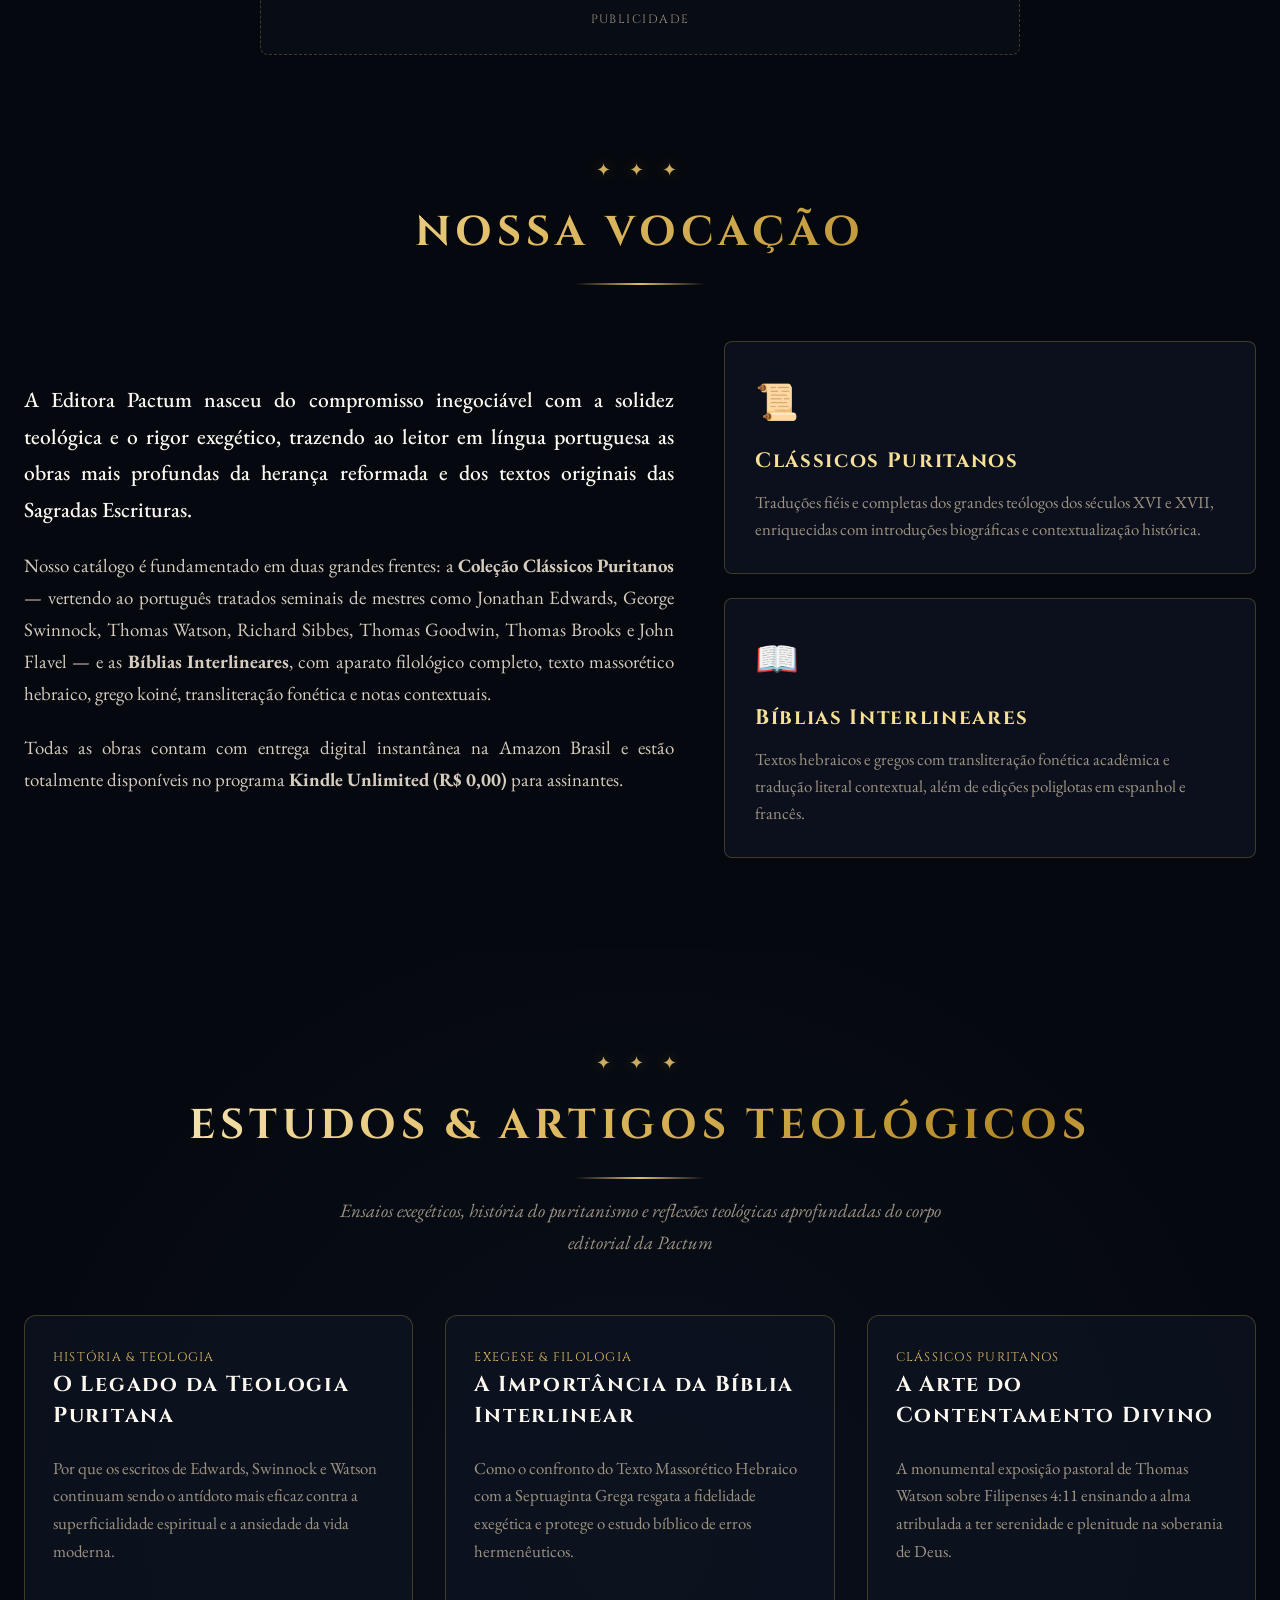
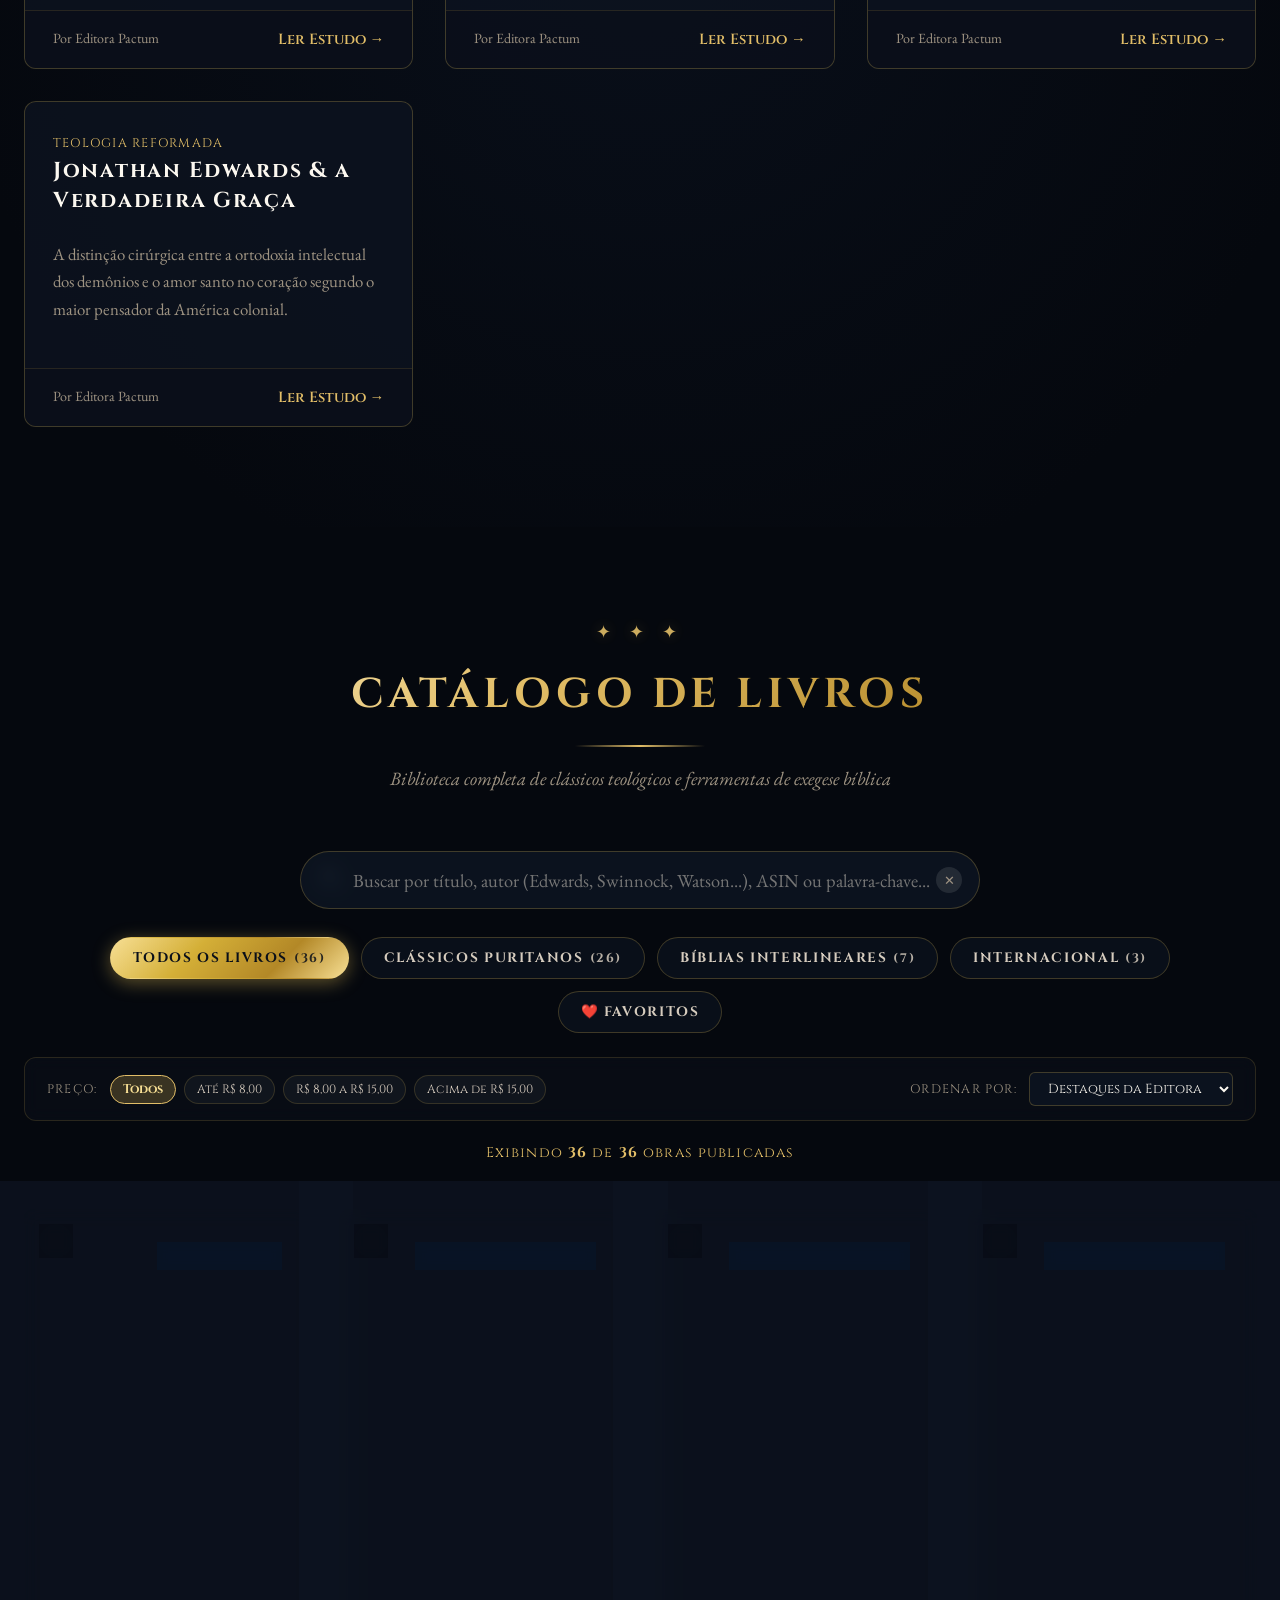
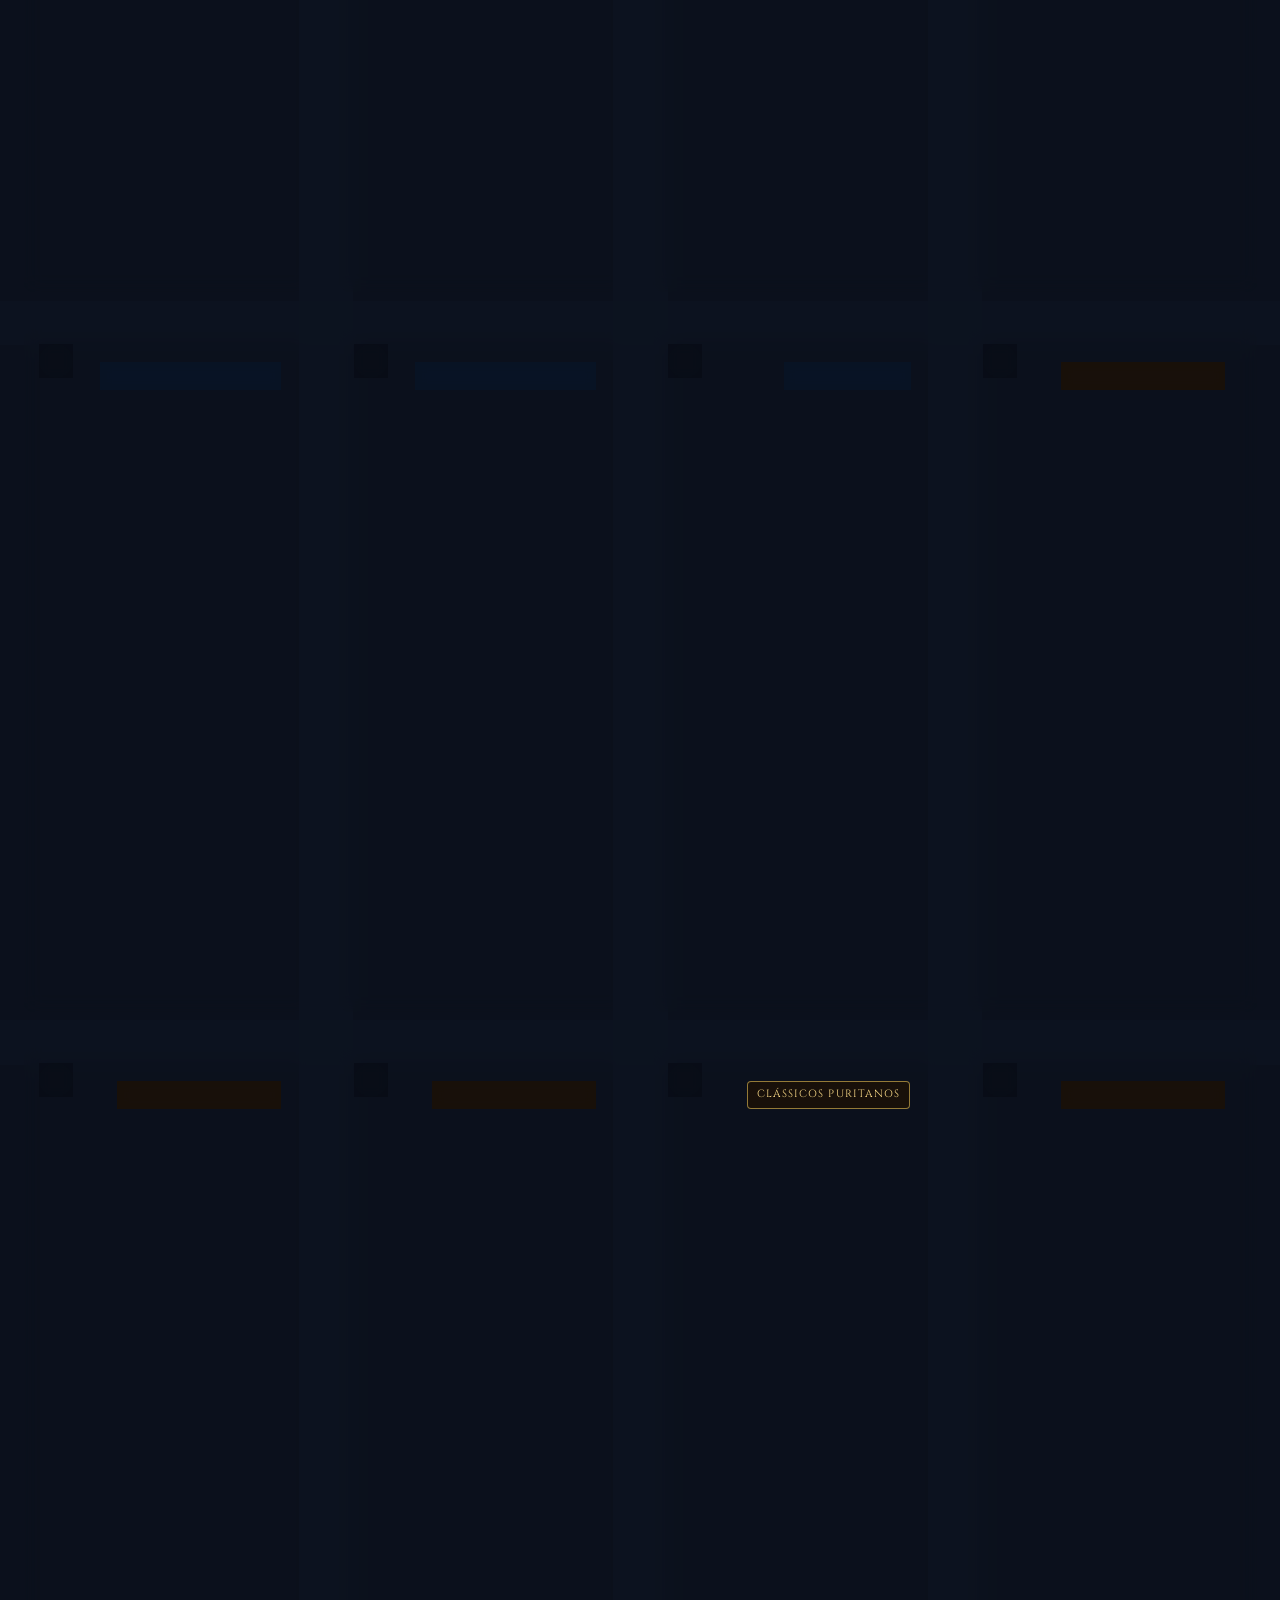
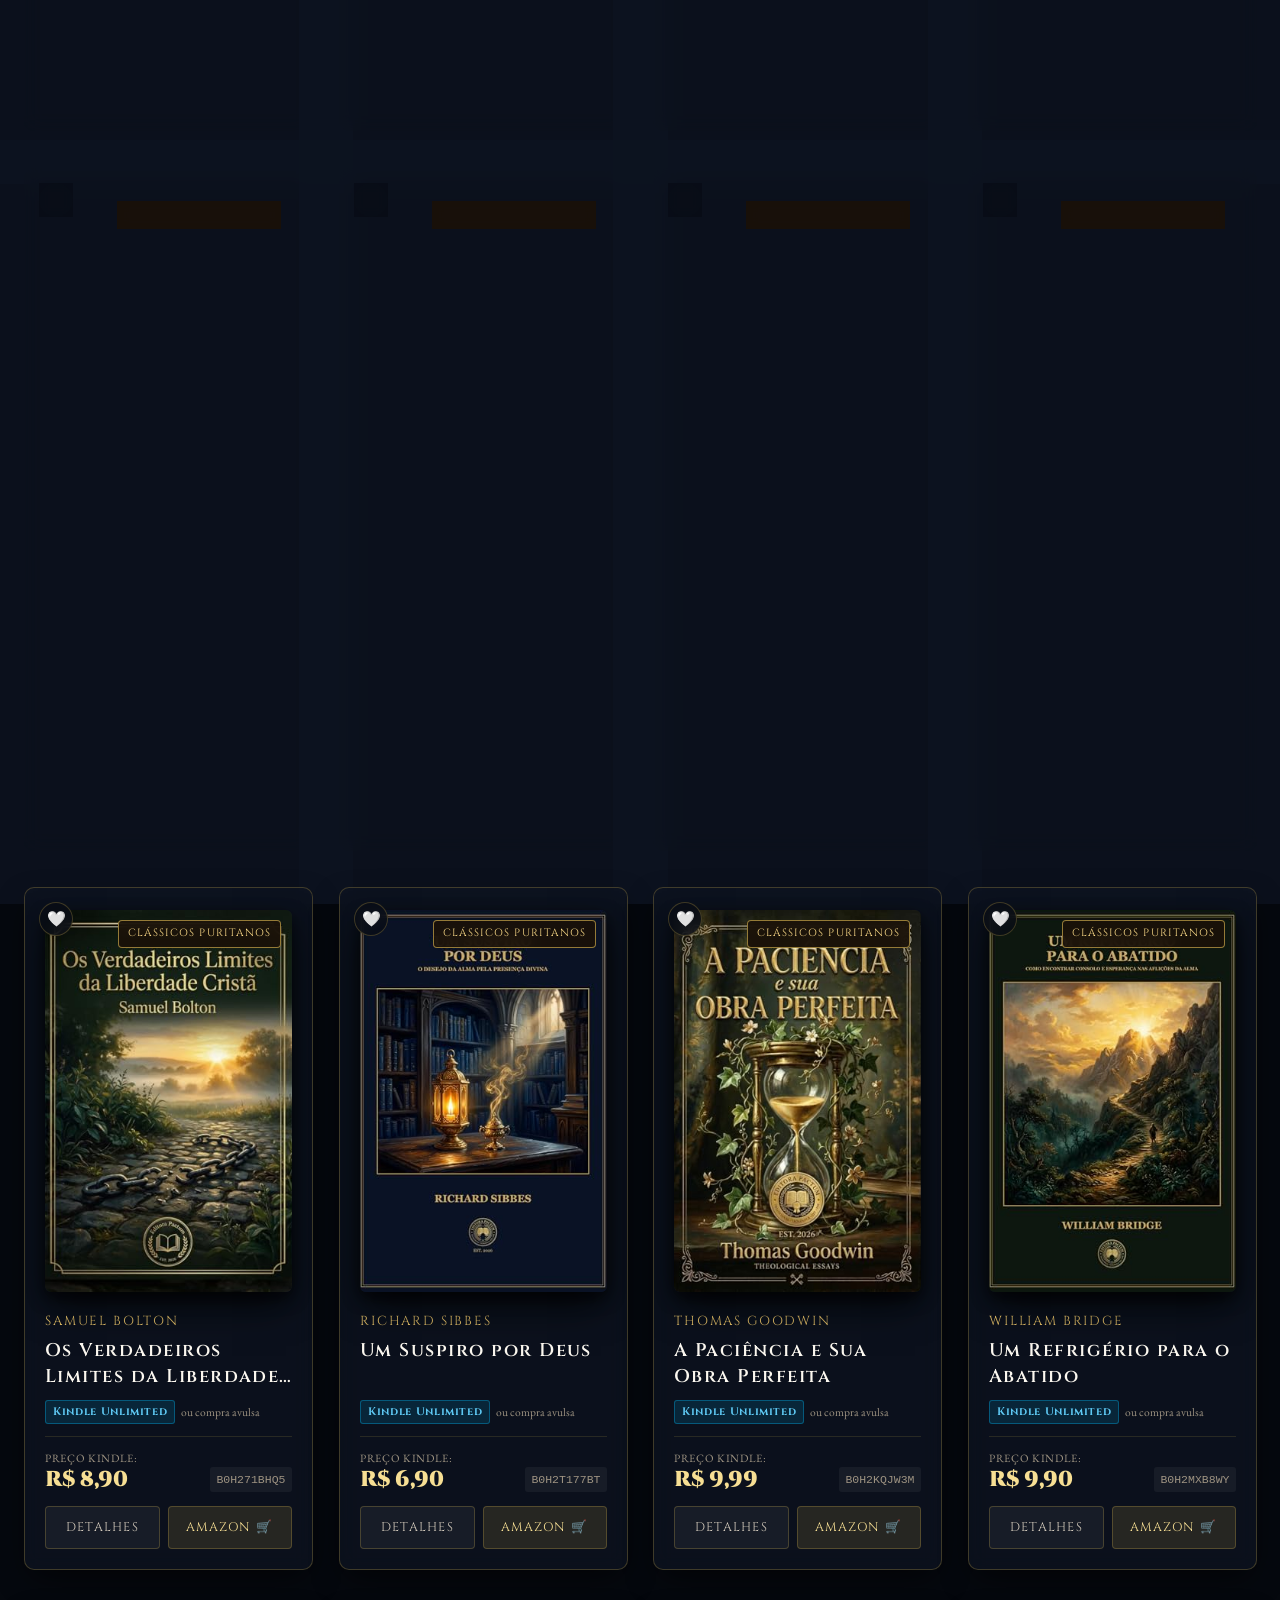
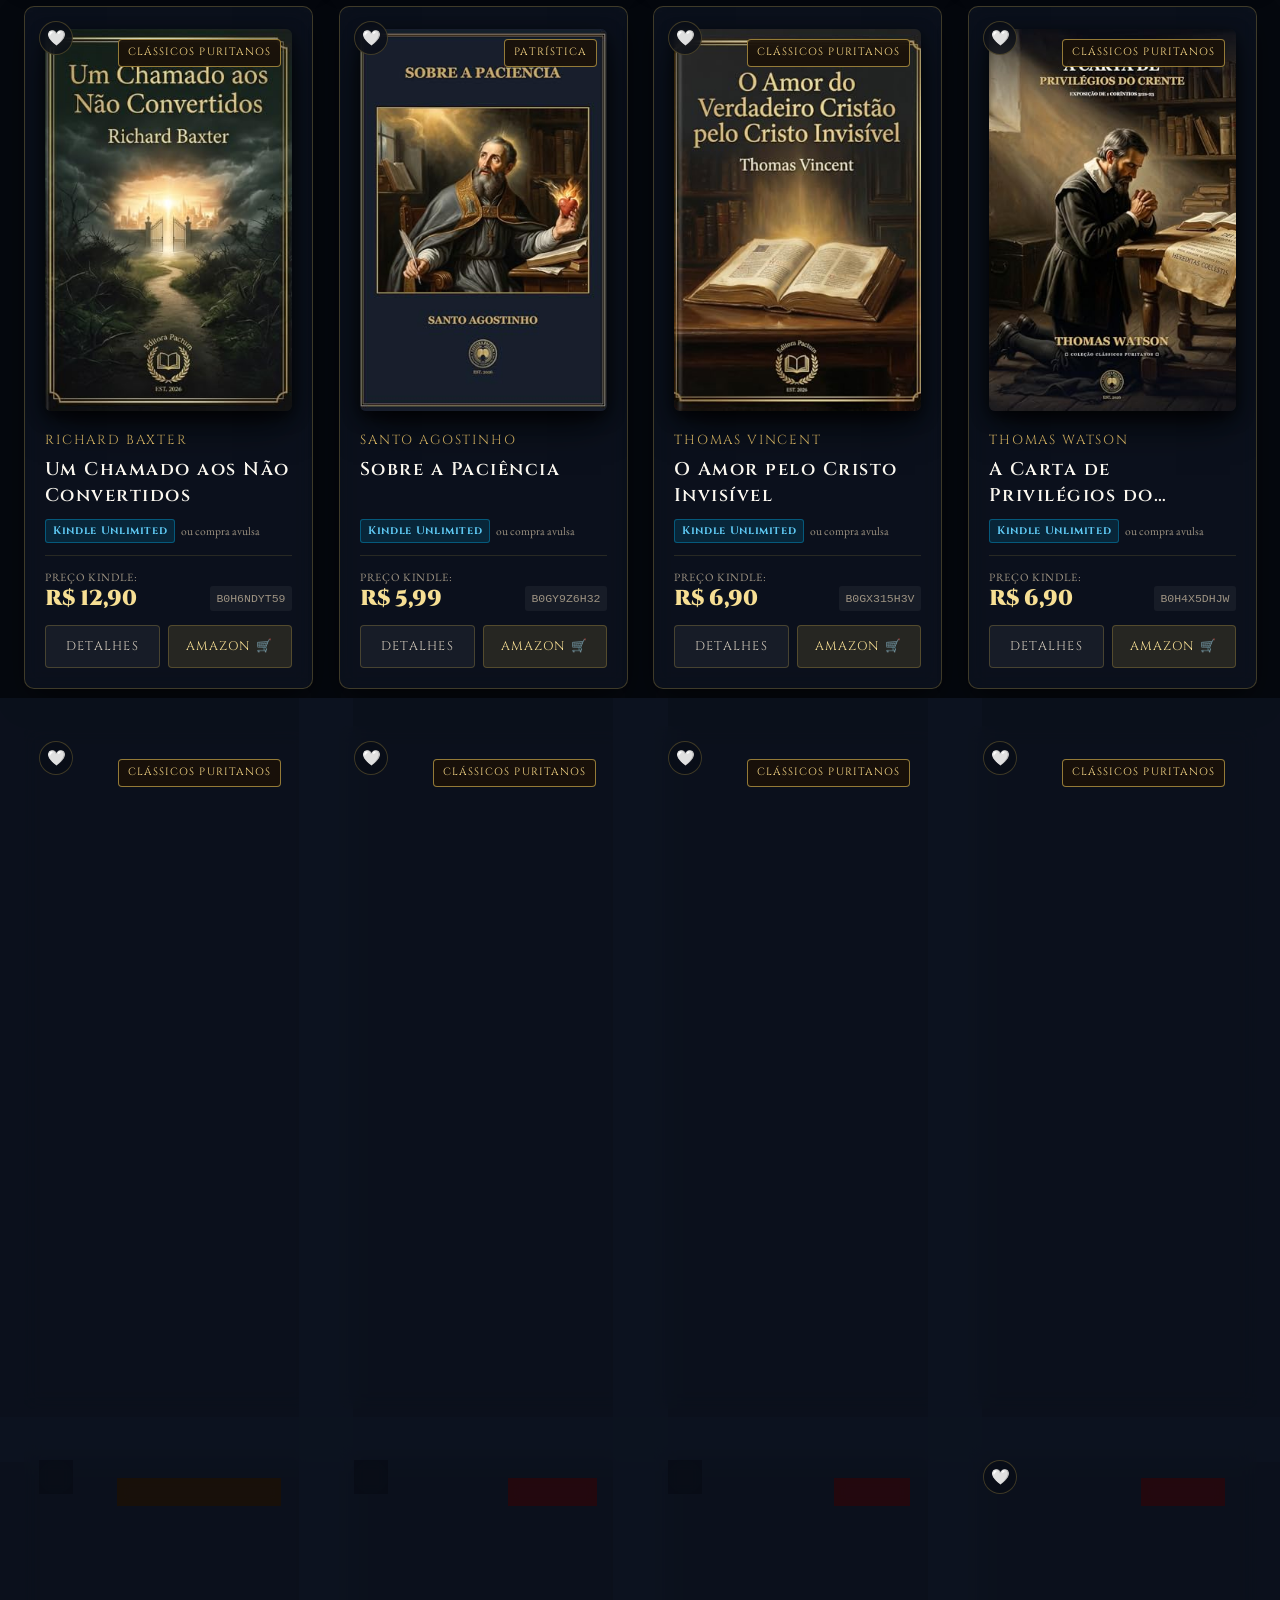
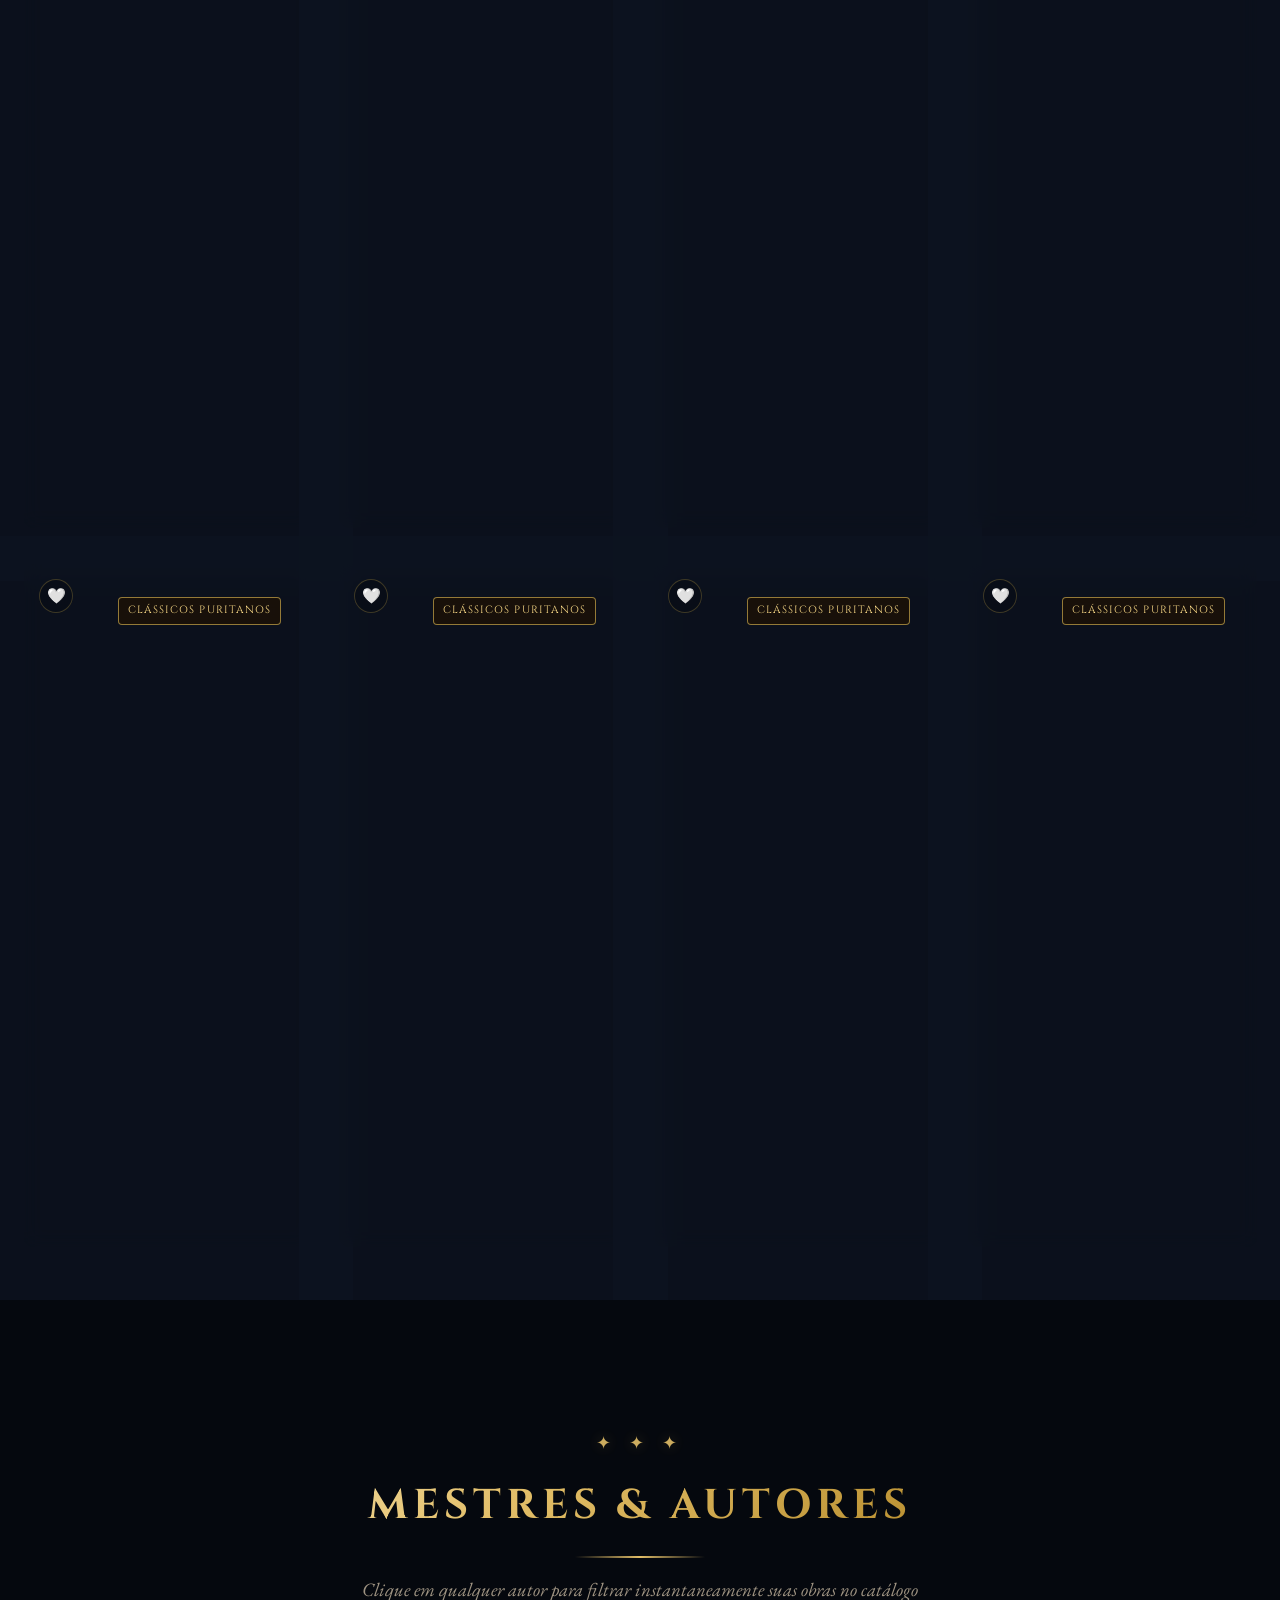
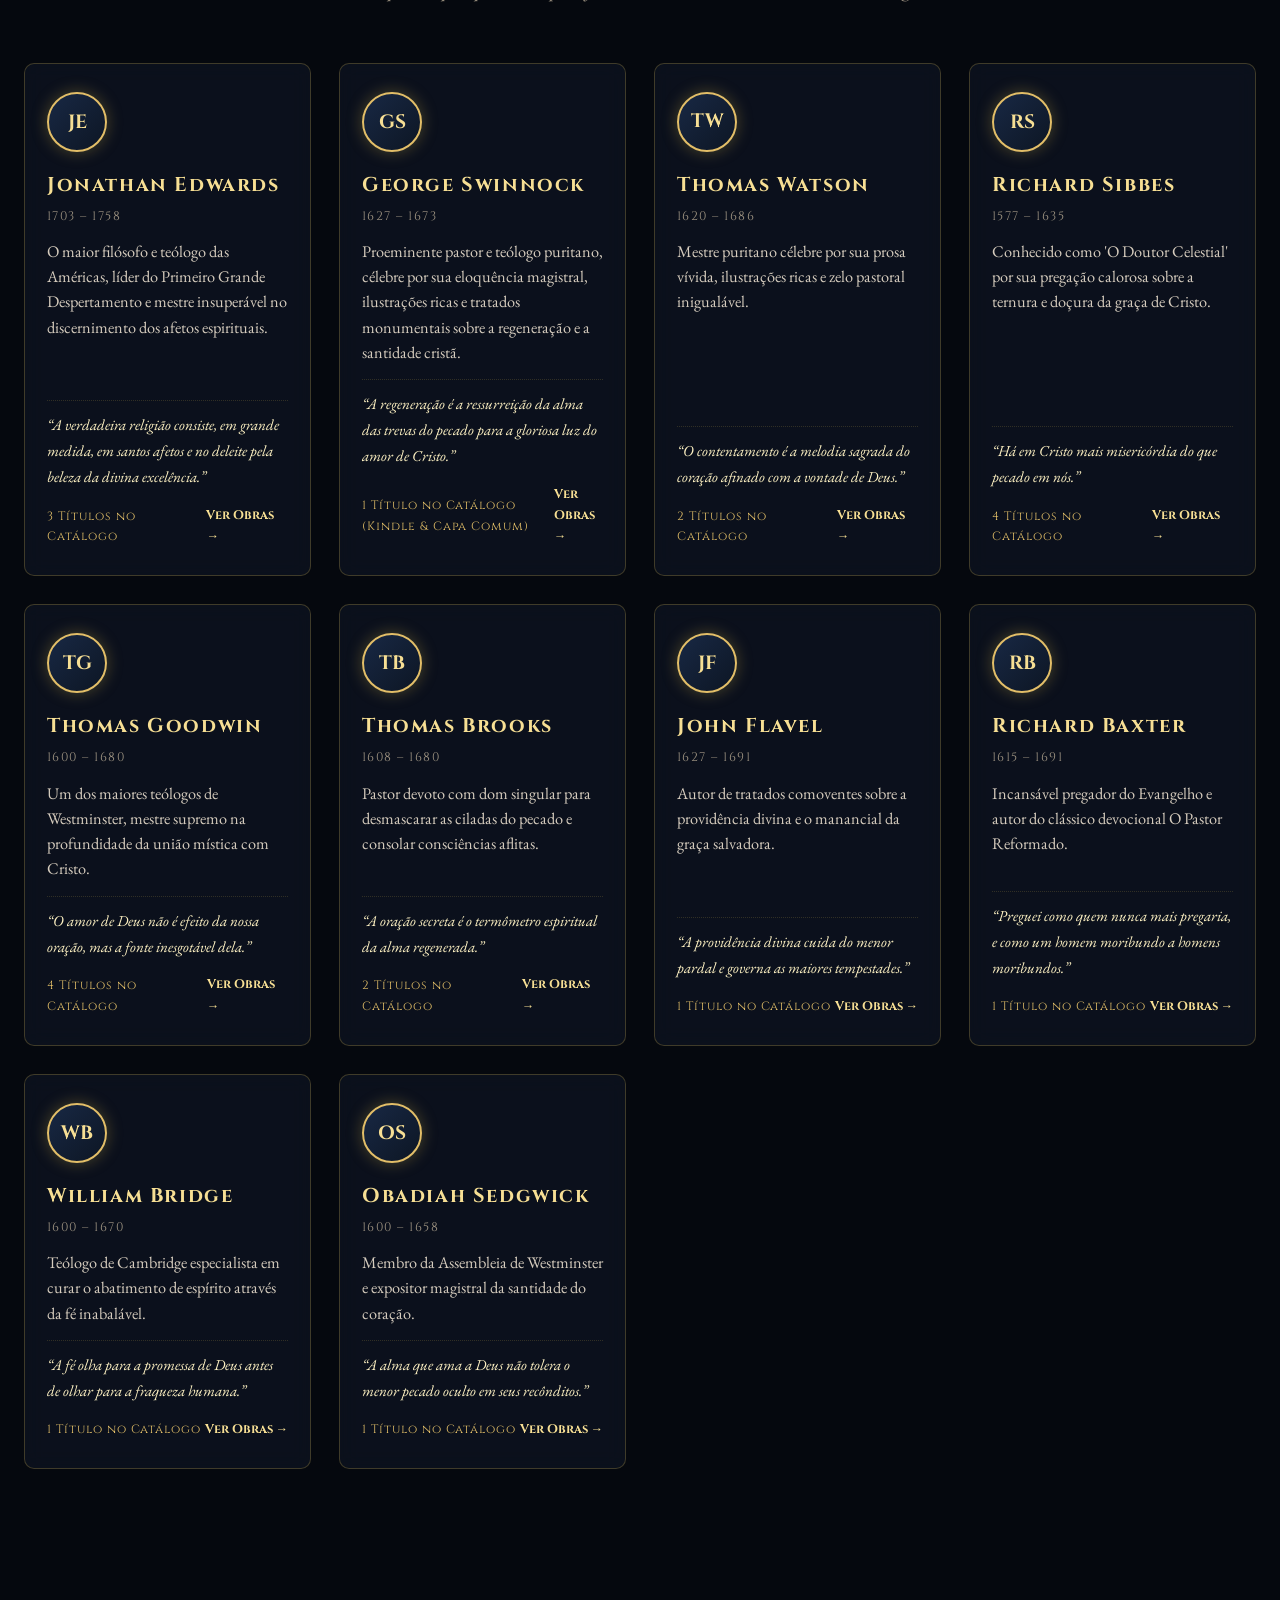
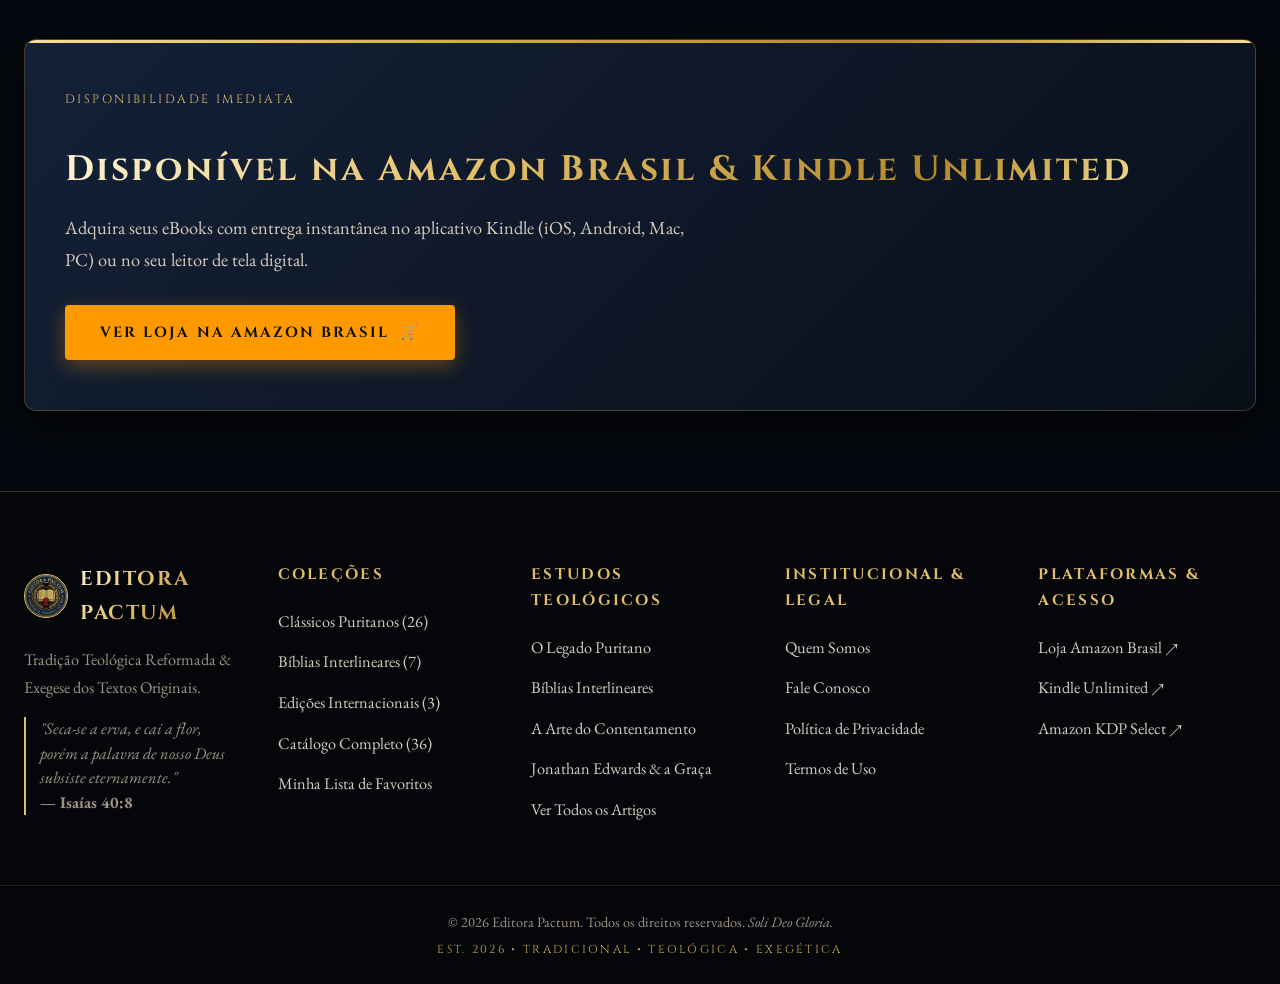
==== commit 227244c9: "feat: artigos teologicos, paginas institucionais, conformidade AdSense e redirects 301" ====
--- a/index.html
+++ b/index.html
@@ -1111,10 +1111,11 @@
       
       <div class="nav-links" id="navLinks">
         <a href="#sobre">Nossa Vocação</a>
-        <a href="#citacoes">Vozes dos Mestres</a>
+        <a href="#artigos">Estudos & Artigos</a>
         <a href="#catalogo">Catálogo de Obras</a>
         <a href="#autores">Autores</a>
-        <a href="#contato">Contato</a>
+        <a href="/sobre.html">Quem Somos</a>
+        <a href="/contato.html">Contato</a>
       </div>
 
       <div class="nav-actions">
@@ -1247,6 +1248,22 @@
       </div>
     </div>
   </section>
+
+  <!-- BLOCO DE ANÚNCIO EDITORIAL ADSENSE (DISPLAY RESPONSIVO) -->
+  <div class="container">
+    <div class="adsense-box-wrapper" style="margin: 40px auto 10px;">
+      <span class="adsense-disclaimer-label">Publicidade</span>
+      <ins class="adsbygoogle"
+           style="display:block"
+           data-ad-client="ca-pub-7642306921513596"
+           data-ad-slot="1234567890"
+           data-ad-format="auto"
+           data-full-width-responsive="true"></ins>
+      <script>
+           (adsbygoogle = window.adsbygoogle || []).push({});
+      </script>
+    </div>
+  </div>
 
   <!-- SOBRE NÓS / NOSSA VOCAÇÃO -->
   <section class="sobre" id="sobre">
@@ -1286,6 +1303,96 @@
     </div>
   </section>
 
+  <!-- ESTUDOS & ARTIGOS TEOLÓGICOS (PORTAL EDITORIAL — REQUISITO ADSENSE) -->
+  <section class="artigos-section" id="artigos">
+    <div class="container">
+      <div class="section-header">
+        <div class="section-ornament">✦ ✦ ✦</div>
+        <h2 class="section-title">Estudos & Artigos Teológicos</h2>
+        <div class="section-rule"></div>
+        <p class="section-desc">Ensaios exegéticos, história do puritanismo e reflexões teológicas aprofundadas do corpo editorial da Pactum</p>
+      </div>
+
+      <div class="artigos-grid">
+        <!-- CARD 1 -->
+        <article class="artigo-card">
+          <div class="artigo-card-header">
+            <span class="artigo-card-tag">História & Teologia</span>
+            <h3 class="artigo-card-title">
+              <a href="/artigo-legado-puritano.html" style="color: inherit; text-decoration: none;">O Legado da Teologia Puritana</a>
+            </h3>
+          </div>
+          <div class="artigo-card-body">
+            <p class="artigo-card-excerpt">
+              Por que os escritos de Edwards, Swinnock e Watson continuam sendo o antídoto mais eficaz contra a superficialidade espiritual e a ansiedade da vida moderna.
+            </p>
+          </div>
+          <div class="artigo-card-footer">
+            <span class="artigo-card-author">Por Editora Pactum</span>
+            <a href="/artigo-legado-puritano.html" class="artigo-card-link">Ler Estudo →</a>
+          </div>
+        </article>
+
+        <!-- CARD 2 -->
+        <article class="artigo-card">
+          <div class="artigo-card-header">
+            <span class="artigo-card-tag">Exegese & Filologia</span>
+            <h3 class="artigo-card-title">
+              <a href="/artigo-biblia-interlinear-exegese.html" style="color: inherit; text-decoration: none;">A Importância da Bíblia Interlinear</a>
+            </h3>
+          </div>
+          <div class="artigo-card-body">
+            <p class="artigo-card-excerpt">
+              Como o confronto do Texto Massorético Hebraico com a Septuaginta Grega resgata a fidelidade exegética e protege o estudo bíblico de erros hermenêuticos.
+            </p>
+          </div>
+          <div class="artigo-card-footer">
+            <span class="artigo-card-author">Por Editora Pactum</span>
+            <a href="/artigo-biblia-interlinear-exegese.html" class="artigo-card-link">Ler Estudo →</a>
+          </div>
+        </article>
+
+        <!-- CARD 3 -->
+        <article class="artigo-card">
+          <div class="artigo-card-header">
+            <span class="artigo-card-tag">Clássicos Puritanos</span>
+            <h3 class="artigo-card-title">
+              <a href="/artigo-contentamento-thomas-watson.html" style="color: inherit; text-decoration: none;">A Arte do Contentamento Divino</a>
+            </h3>
+          </div>
+          <div class="artigo-card-body">
+            <p class="artigo-card-excerpt">
+              A monumental exposição pastoral de Thomas Watson sobre Filipenses 4:11 ensinando a alma atribulada a ter serenidade e plenitude na soberania de Deus.
+            </p>
+          </div>
+          <div class="artigo-card-footer">
+            <span class="artigo-card-author">Por Editora Pactum</span>
+            <a href="/artigo-contentamento-thomas-watson.html" class="artigo-card-link">Ler Estudo →</a>
+          </div>
+        </article>
+
+        <!-- CARD 4 -->
+        <article class="artigo-card">
+          <div class="artigo-card-header">
+            <span class="artigo-card-tag">Teologia Reformada</span>
+            <h3 class="artigo-card-title">
+              <a href="/artigo-verdadeira-graca-edwards.html" style="color: inherit; text-decoration: none;">Jonathan Edwards & a Verdadeira Graça</a>
+            </h3>
+          </div>
+          <div class="artigo-card-body">
+            <p class="artigo-card-excerpt">
+              A distinção cirúrgica entre a ortodoxia intelectual dos demônios e o amor santo no coração segundo o maior pensador da América colonial.
+            </p>
+          </div>
+          <div class="artigo-card-footer">
+            <span class="artigo-card-author">Por Editora Pactum</span>
+            <a href="/artigo-verdadeira-graca-edwards.html" class="artigo-card-link">Ler Estudo →</a>
+          </div>
+        </article>
+      </div>
+    </div>
+  </section>
+
   <!-- CATÁLOGO INTERATIVO DE LIVROS -->
   <section class="catalogo" id="catalogo">
     <div class="container">
@@ -1419,15 +1526,23 @@
           </div>
 
           <div class="footer-col">
-            <h4>Principais Autores</h4>
+            <h4>Estudos Teológicos</h4>
             <ul>
-              <li><a href="#catalogo" onclick="filterByAuthor('Jonathan Edwards')">Jonathan Edwards</a></li>
-              <li><a href="#catalogo" onclick="filterByAuthor('George Swinnock')">George Swinnock</a></li>
-              <li><a href="#catalogo" onclick="filterByAuthor('Thomas Watson')">Thomas Watson</a></li>
-              <li><a href="#catalogo" onclick="filterByAuthor('Richard Sibbes')">Richard Sibbes</a></li>
-              <li><a href="#catalogo" onclick="filterByAuthor('Thomas Goodwin')">Thomas Goodwin</a></li>
-              <li><a href="#catalogo" onclick="filterByAuthor('Thomas Brooks')">Thomas Brooks</a></li>
-              <li><a href="#catalogo" onclick="filterByAuthor('John Flavel')">John Flavel</a></li>
+              <li><a href="/artigo-legado-puritano.html">O Legado Puritano</a></li>
+              <li><a href="/artigo-biblia-interlinear-exegese.html">Bíblias Interlineares</a></li>
+              <li><a href="/artigo-contentamento-thomas-watson.html">A Arte do Contentamento</a></li>
+              <li><a href="/artigo-verdadeira-graca-edwards.html">Jonathan Edwards & a Graça</a></li>
+              <li><a href="#artigos">Ver Todos os Artigos</a></li>
+            </ul>
+          </div>
+
+          <div class="footer-col">
+            <h4>Institucional & Legal</h4>
+            <ul>
+              <li><a href="/sobre.html">Quem Somos</a></li>
+              <li><a href="/contato.html">Fale Conosco</a></li>
+              <li><a href="/politica-de-privacidade.html">Política de Privacidade</a></li>
+              <li><a href="/termos-de-uso.html">Termos de Uso</a></li>
             </ul>
           </div>
 
--- a/style.css
+++ b/style.css
@@ -1745,8 +1745,8 @@
 
 .footer-grid {
   display: grid;
-  grid-template-columns: 1.4fr 1fr 1fr 1fr;
-  gap: 40px;
+  grid-template-columns: repeat(auto-fit, minmax(200px, 1fr));
+  gap: 36px;
 }
 
 .footer-brand-header {
@@ -2441,3 +2441,423 @@
     font-size: 0.95rem;
   }
 }
+
+/* ==========================================================================
+   ESTILOS PARA PÁGINAS INSTITUCIONAIS & ARTIGOS EDITORIAIS (ADSENSE & SEO)
+   ========================================================================== */
+
+/* Header de Página Interna */
+.inner-page-hero {
+  padding: 140px 0 60px;
+  background: radial-gradient(circle at 50% 20%, rgba(30, 50, 80, 0.45) 0%, rgba(8, 13, 22, 0.95) 70%);
+  border-bottom: 1px solid var(--gold-border);
+  text-align: center;
+  position: relative;
+}
+
+.inner-page-hero .breadcrumb {
+  display: flex;
+  justify-content: center;
+  align-items: center;
+  gap: 10px;
+  font-size: 0.95rem;
+  color: var(--text-muted);
+  margin-bottom: 20px;
+}
+
+.inner-page-hero .breadcrumb a {
+  color: var(--gold-400);
+  text-decoration: none;
+  transition: color var(--transition-fast);
+}
+
+.inner-page-hero .breadcrumb a:hover {
+  color: var(--gold-200);
+  text-decoration: underline;
+}
+
+.inner-page-hero .page-title {
+  font-size: 2.8rem;
+  background: var(--gold-text-gradient);
+  -webkit-background-clip: text;
+  -webkit-text-fill-color: transparent;
+  margin-bottom: 16px;
+  line-height: 1.25;
+}
+
+.inner-page-hero .page-subtitle {
+  font-size: 1.25rem;
+  color: var(--text-secondary);
+  max-width: 800px;
+  margin: 0 auto;
+  line-height: 1.6;
+}
+
+/* Container de Conteúdo Geral */
+.page-main-content {
+  padding: 60px 0 100px;
+  min-height: 60vh;
+}
+
+.page-article-layout {
+  max-width: 900px;
+  margin: 0 auto;
+  background: var(--bg-card);
+  border: 1px solid var(--gold-border);
+  border-radius: 12px;
+  padding: 48px;
+  box-shadow: var(--shadow-card);
+}
+
+@media (max-width: 768px) {
+  .page-article-layout {
+    padding: 28px 20px;
+    margin: 0 12px;
+  }
+  .inner-page-hero .page-title {
+    font-size: 2rem;
+  }
+}
+
+/* Tipografia de Artigo */
+.article-meta-bar {
+  display: flex;
+  flex-wrap: wrap;
+  align-items: center;
+  gap: 16px;
+  padding-bottom: 24px;
+  margin-bottom: 36px;
+  border-bottom: 1px solid rgba(201, 168, 76, 0.2);
+  font-size: 0.95rem;
+  color: var(--text-muted);
+}
+
+.article-meta-item {
+  display: flex;
+  align-items: center;
+  gap: 6px;
+}
+
+.article-tag-badge {
+  background: rgba(201, 168, 76, 0.15);
+  border: 1px solid var(--gold-500);
+  color: var(--gold-300);
+  padding: 4px 12px;
+  border-radius: 20px;
+  font-size: 0.8rem;
+  text-transform: uppercase;
+  letter-spacing: 0.08em;
+  font-family: var(--font-serif-title);
+}
+
+.article-prose {
+  font-family: var(--font-serif-body);
+  font-size: 1.2rem;
+  line-height: 1.85;
+  color: var(--text-secondary);
+}
+
+.article-prose p {
+  margin-bottom: 24px;
+  text-align: justify;
+}
+
+.article-prose p.lead-paragraph {
+  font-size: 1.35rem;
+  color: var(--text-primary);
+  line-height: 1.8;
+  font-weight: 500;
+  border-left: 3px solid var(--gold-400);
+  padding-left: 20px;
+  margin-bottom: 32px;
+}
+
+.article-prose h2 {
+  font-size: 1.9rem;
+  color: var(--gold-300);
+  margin: 48px 0 20px;
+  padding-bottom: 10px;
+  border-bottom: 1px solid rgba(201, 168, 76, 0.25);
+}
+
+.article-prose h3 {
+  font-size: 1.45rem;
+  color: var(--gold-400);
+  margin: 36px 0 16px;
+}
+
+.article-prose ul, .article-prose ol {
+  margin: 0 0 24px 28px;
+}
+
+.article-prose li {
+  margin-bottom: 10px;
+}
+
+.article-prose blockquote {
+  margin: 36px 0;
+  padding: 24px 32px;
+  background: rgba(19, 30, 49, 0.7);
+  border-left: 4px solid var(--gold-500);
+  border-radius: 0 8px 8px 0;
+  font-style: italic;
+  color: var(--gold-200);
+  font-size: 1.22rem;
+  box-shadow: inset 0 0 20px rgba(0, 0, 0, 0.4);
+}
+
+.article-prose blockquote cite {
+  display: block;
+  font-style: normal;
+  font-family: var(--font-serif-title);
+  font-size: 0.95rem;
+  color: var(--text-muted);
+  margin-top: 12px;
+  text-align: right;
+}
+
+/* Bloco de Destaque / Livro Relacionado no Artigo */
+.article-featured-book {
+  background: linear-gradient(135deg, rgba(17, 28, 48, 0.9) 0%, rgba(9, 14, 23, 0.95) 100%);
+  border: 1px solid var(--gold-border-bright);
+  border-radius: 10px;
+  padding: 28px;
+  margin: 44px 0;
+  display: flex;
+  gap: 28px;
+  align-items: center;
+  box-shadow: var(--shadow-book);
+}
+
+.article-featured-book img {
+  width: 130px;
+  border-radius: 6px;
+  box-shadow: 0 8px 24px rgba(0, 0, 0, 0.7);
+  flex-shrink: 0;
+}
+
+.article-book-info h4 {
+  font-size: 1.35rem;
+  color: var(--gold-300);
+  margin-bottom: 8px;
+}
+
+.article-book-info p {
+  font-size: 1.05rem;
+  color: var(--text-secondary);
+  margin-bottom: 16px;
+  line-height: 1.6;
+}
+
+.article-book-info .book-price-tag {
+  font-family: var(--font-serif-title);
+  color: var(--gold-400);
+  font-weight: 700;
+  font-size: 1.2rem;
+  margin-right: 16px;
+}
+
+@media (max-width: 650px) {
+  .article-featured-book {
+    flex-direction: column;
+    text-align: center;
+  }
+  .article-featured-book img {
+    margin: 0 auto;
+  }
+}
+
+/* Espaço para Anúncios do AdSense (Display Limpo e Elegante) */
+.adsense-box-wrapper {
+  margin: 40px auto;
+  text-align: center;
+  padding: 16px;
+  background: rgba(10, 15, 25, 0.6);
+  border: 1px dashed rgba(201, 168, 76, 0.3);
+  border-radius: 8px;
+  max-width: 760px;
+}
+
+.adsense-disclaimer-label {
+  display: block;
+  font-size: 0.75rem;
+  color: var(--text-muted);
+  letter-spacing: 0.12em;
+  text-transform: uppercase;
+  margin-bottom: 8px;
+  font-family: var(--font-serif-title);
+}
+
+/* Seção de Artigos na Home */
+.artigos-section {
+  padding: 100px 0;
+  position: relative;
+  background: radial-gradient(circle at 50% 50%, rgba(18, 31, 54, 0.3) 0%, rgba(4, 6, 10, 0) 80%);
+}
+
+.artigos-grid {
+  display: grid;
+  grid-template-columns: repeat(auto-fit, minmax(320px, 1fr));
+  gap: 32px;
+  margin-top: 48px;
+}
+
+.artigo-card {
+  background: var(--bg-card);
+  border: 1px solid var(--gold-border);
+  border-radius: 12px;
+  overflow: hidden;
+  display: flex;
+  flex-direction: column;
+  transition: transform var(--transition-normal), box-shadow var(--transition-normal), border-color var(--transition-normal);
+}
+
+.artigo-card:hover {
+  transform: translateY(-8px);
+  box-shadow: 0 16px 36px rgba(0, 0, 0, 0.6), 0 0 20px rgba(201, 168, 76, 0.2);
+  border-color: var(--gold-border-bright);
+}
+
+.artigo-card-header {
+  padding: 24px 28px 12px;
+}
+
+.artigo-card-tag {
+  font-size: 0.78rem;
+  color: var(--gold-400);
+  text-transform: uppercase;
+  letter-spacing: 0.1em;
+  font-family: var(--font-serif-title);
+  margin-bottom: 8px;
+}
+
+.artigo-card-title {
+  font-size: 1.35rem;
+  line-height: 1.4;
+  color: var(--text-primary);
+  margin-bottom: 12px;
+  transition: color var(--transition-fast);
+}
+
+.artigo-card:hover .artigo-card-title {
+  color: var(--gold-300);
+}
+
+.artigo-card-body {
+  padding: 0 28px 24px;
+  flex-grow: 1;
+}
+
+.artigo-card-excerpt {
+  font-size: 1.05rem;
+  color: var(--text-muted);
+  line-height: 1.65;
+  margin-bottom: 20px;
+}
+
+.artigo-card-footer {
+  padding: 16px 28px;
+  border-top: 1px solid rgba(201, 168, 76, 0.15);
+  display: flex;
+  justify-content: space-between;
+  align-items: center;
+  background: rgba(8, 12, 20, 0.4);
+}
+
+.artigo-card-author {
+  font-size: 0.88rem;
+  color: var(--text-muted);
+}
+
+.artigo-card-link {
+  font-family: var(--font-serif-title);
+  font-size: 0.92rem;
+  color: var(--gold-400);
+  text-decoration: none;
+  font-weight: 600;
+  display: flex;
+  align-items: center;
+  gap: 4px;
+  transition: color var(--transition-fast);
+}
+
+.artigo-card-link:hover {
+  color: var(--gold-200);
+}
+
+/* Estilos de Formulário de Contato */
+.contact-grid {
+  display: grid;
+  grid-template-columns: 1fr 1fr;
+  gap: 40px;
+  margin-top: 40px;
+}
+
+@media (max-width: 800px) {
+  .contact-grid {
+    grid-template-columns: 1fr;
+  }
+}
+
+.contact-info-card {
+  background: var(--bg-card);
+  border: 1px solid var(--gold-border);
+  border-radius: 12px;
+  padding: 36px;
+}
+
+.contact-info-item {
+  display: flex;
+  gap: 16px;
+  align-items: flex-start;
+  margin-bottom: 24px;
+}
+
+.contact-icon {
+  font-size: 1.5rem;
+  color: var(--gold-400);
+}
+
+.contact-form-card {
+  background: var(--bg-card);
+  border: 1px solid var(--gold-border);
+  border-radius: 12px;
+  padding: 36px;
+}
+
+.form-group {
+  margin-bottom: 20px;
+}
+
+.form-group label {
+  display: block;
+  font-family: var(--font-serif-title);
+  font-size: 0.92rem;
+  color: var(--gold-300);
+  margin-bottom: 8px;
+  letter-spacing: 0.05em;
+}
+
+.form-control {
+  width: 100%;
+  padding: 14px 18px;
+  background: var(--bg-input);
+  border: 1px solid var(--gold-border);
+  border-radius: 8px;
+  color: var(--text-primary);
+  font-family: var(--font-serif-body);
+  font-size: 1.1rem;
+  transition: border-color var(--transition-fast), box-shadow var(--transition-fast);
+}
+
+.form-control:focus {
+  outline: none;
+  border-color: var(--gold-400);
+  box-shadow: 0 0 12px var(--gold-glow);
+}
+
+textarea.form-control {
+  resize: vertical;
+  min-height: 130px;
+}
+
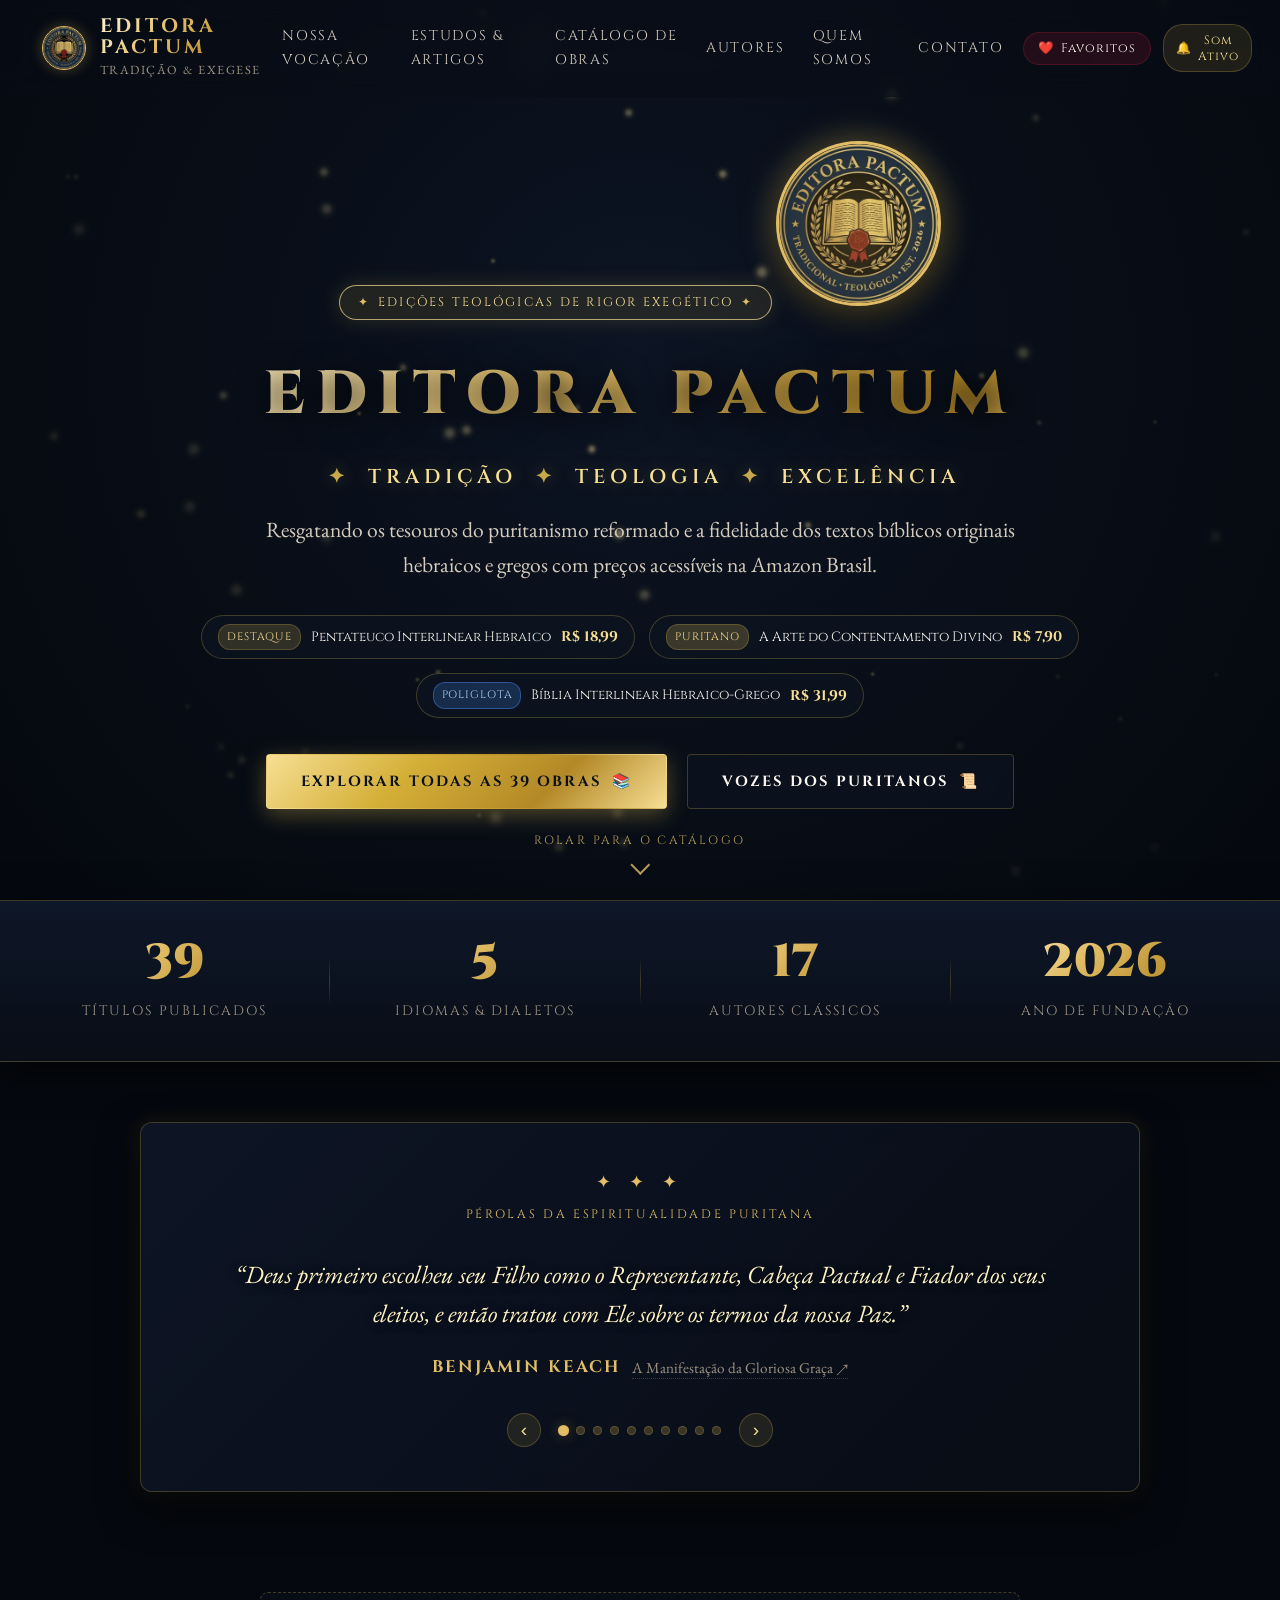
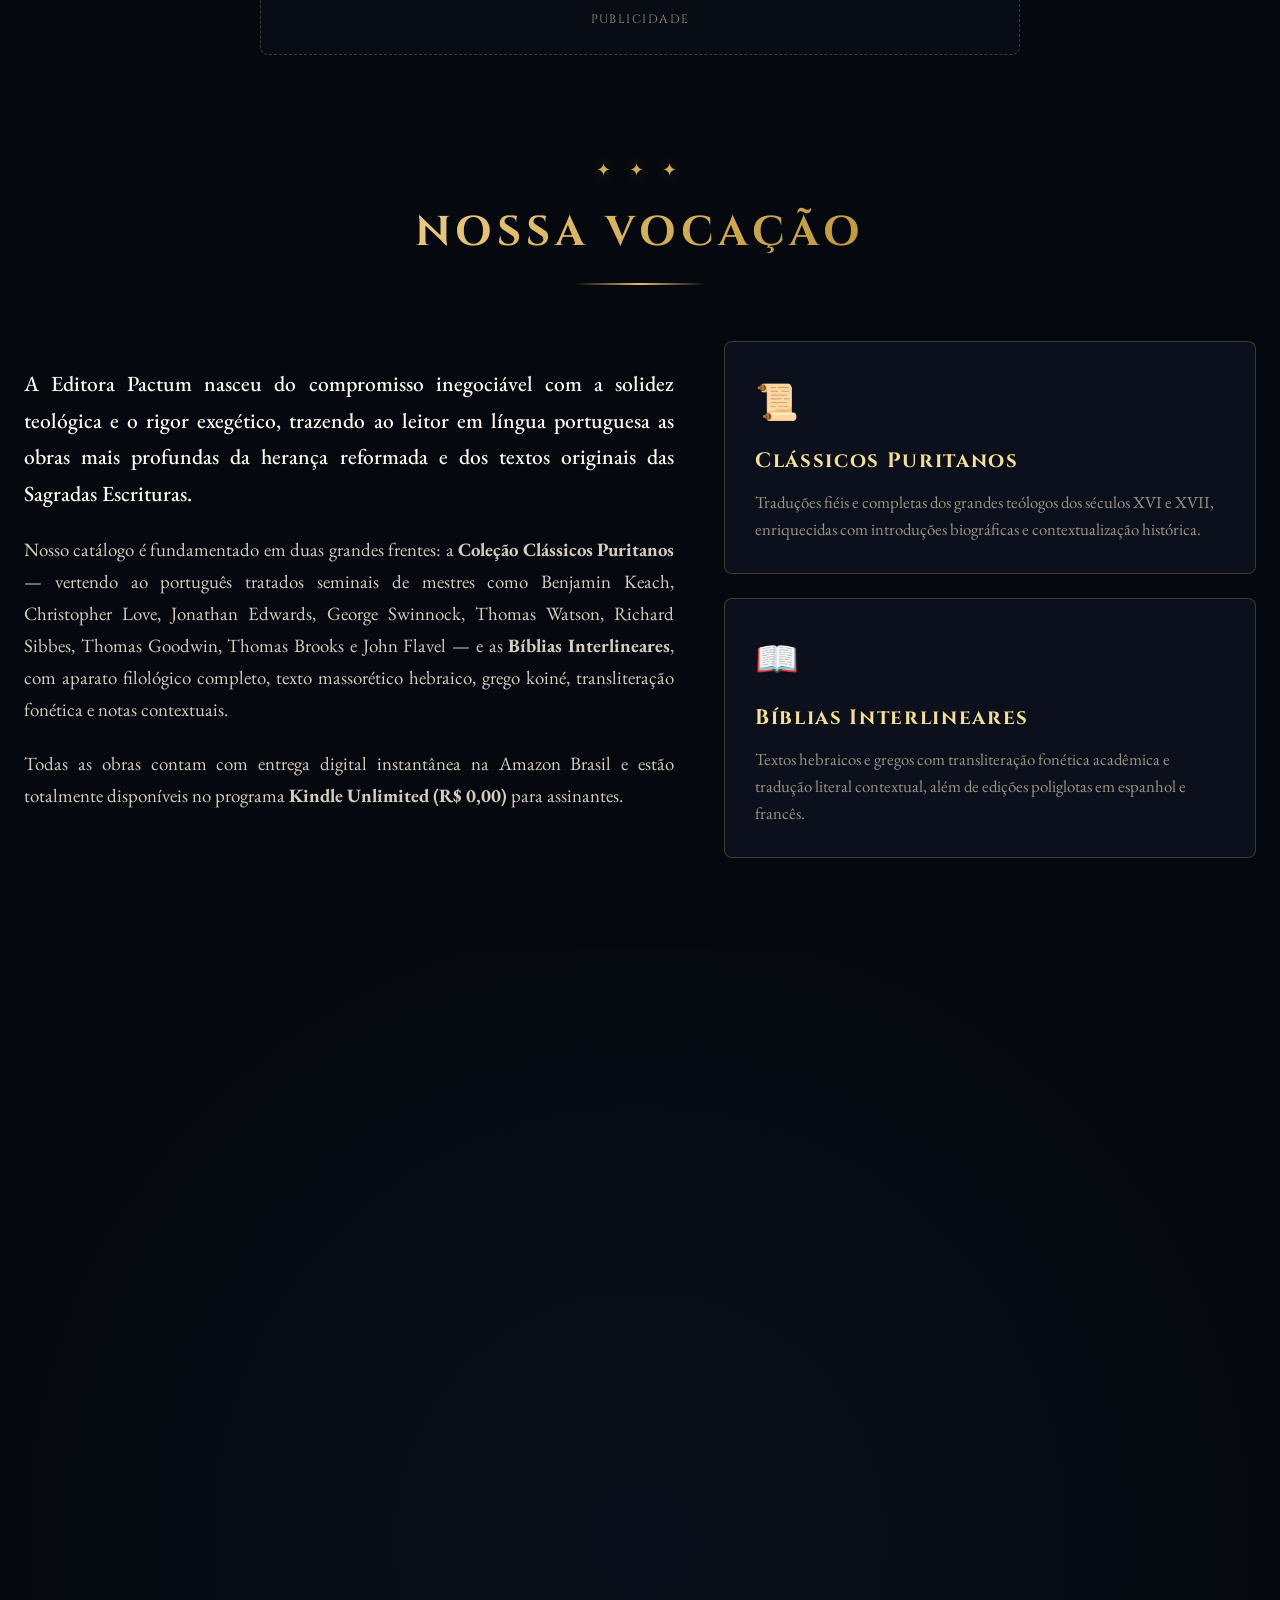
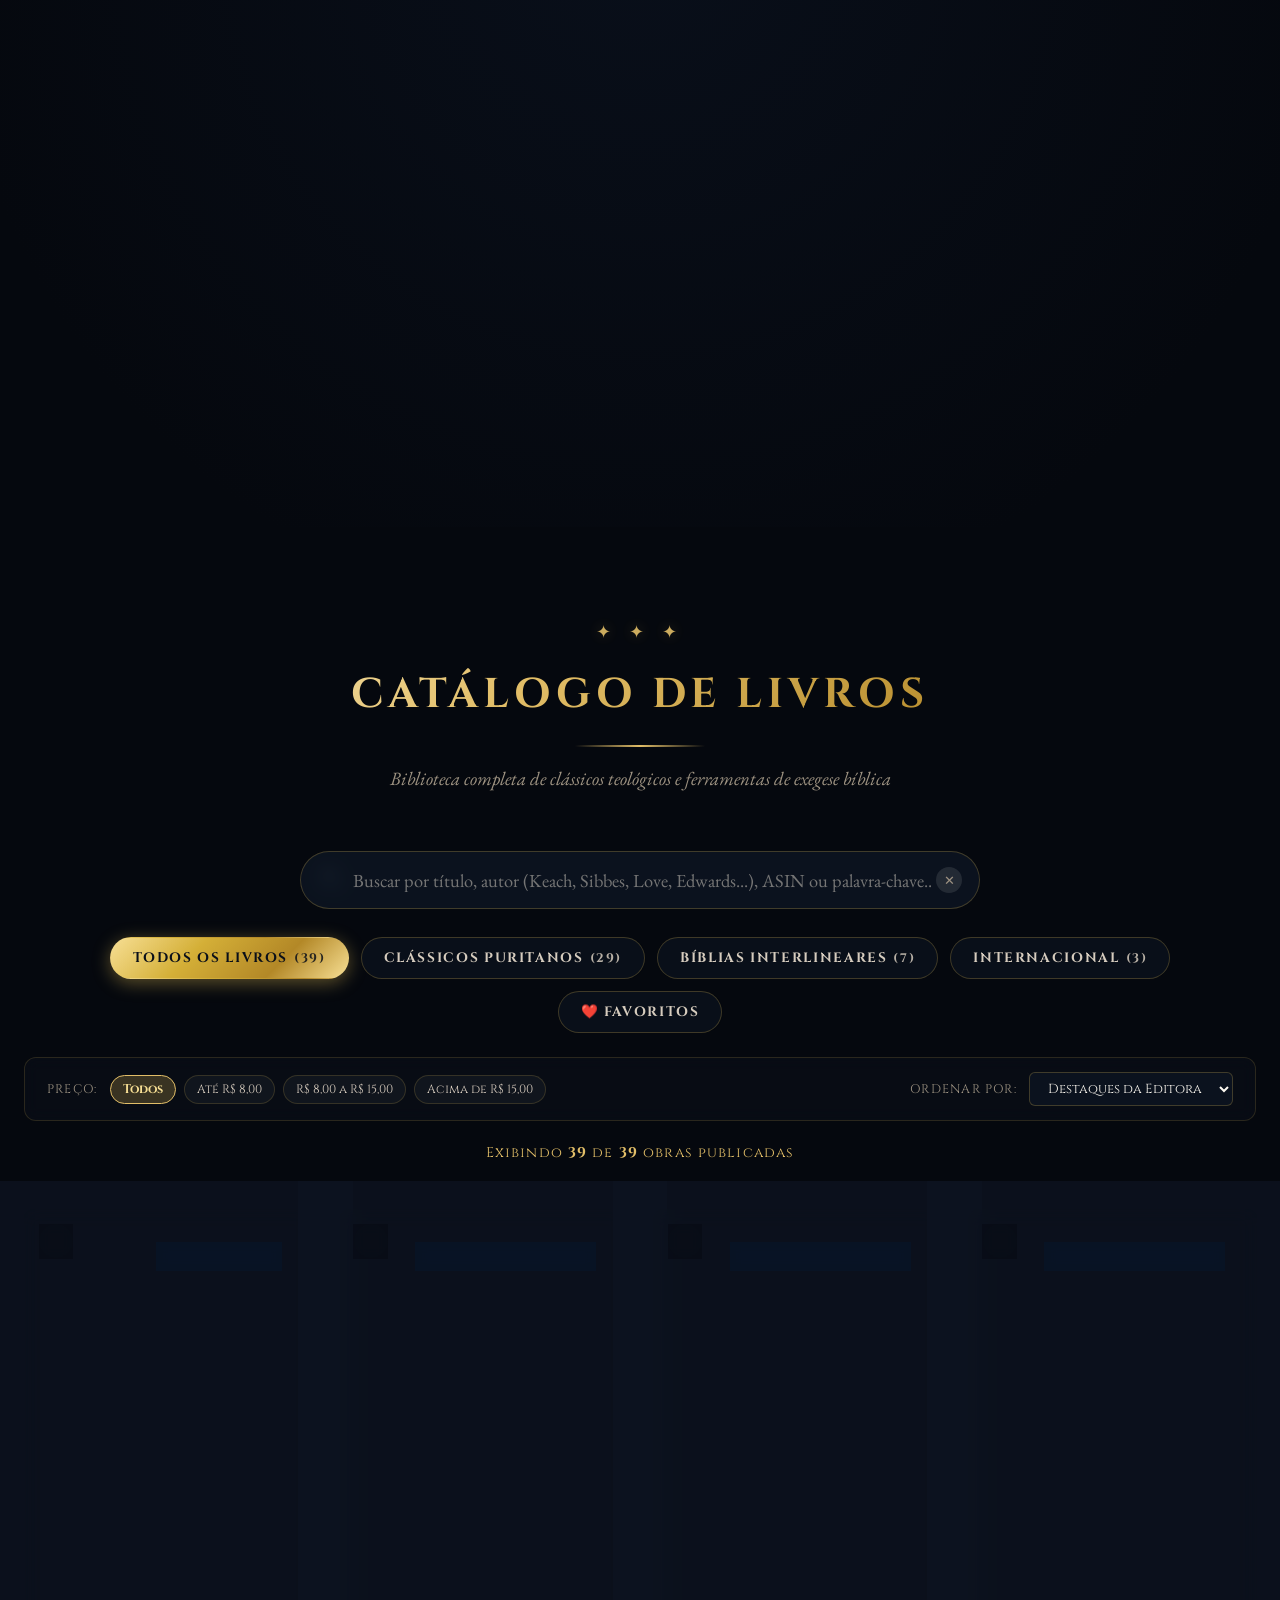
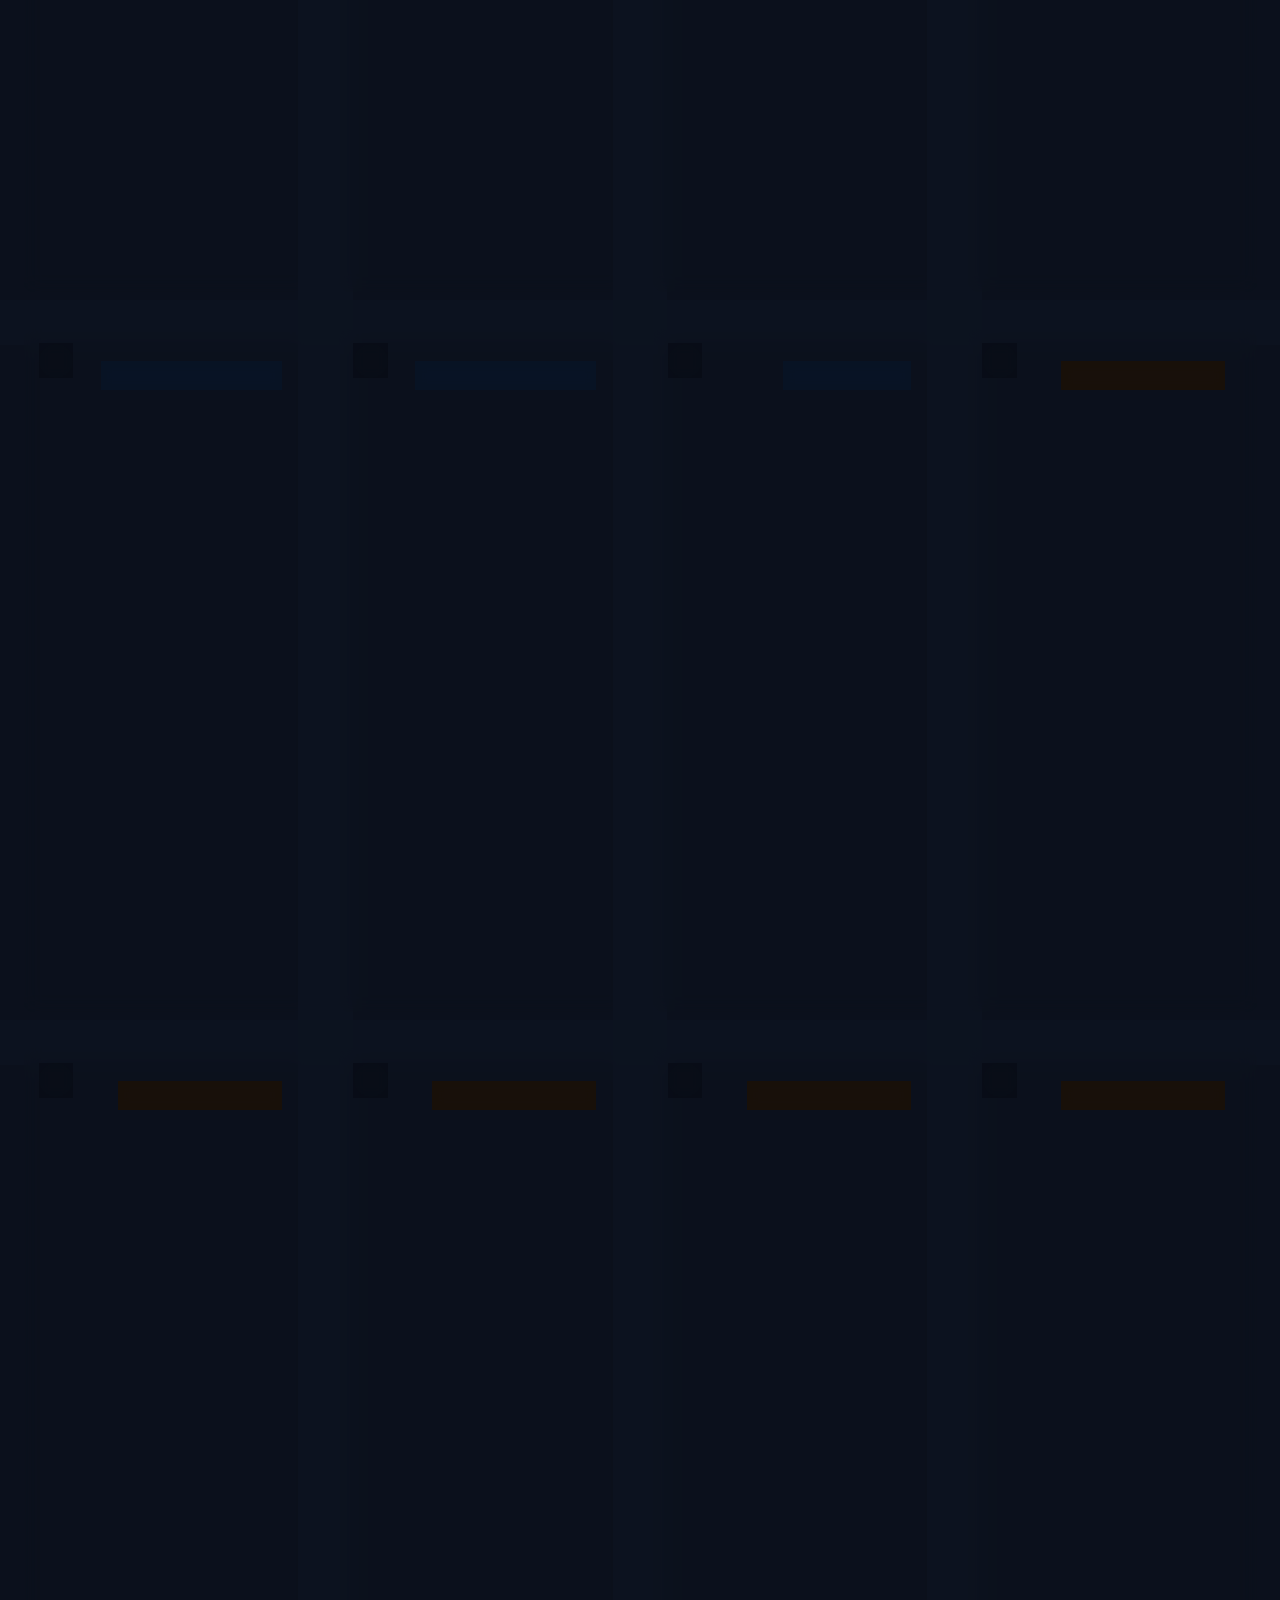
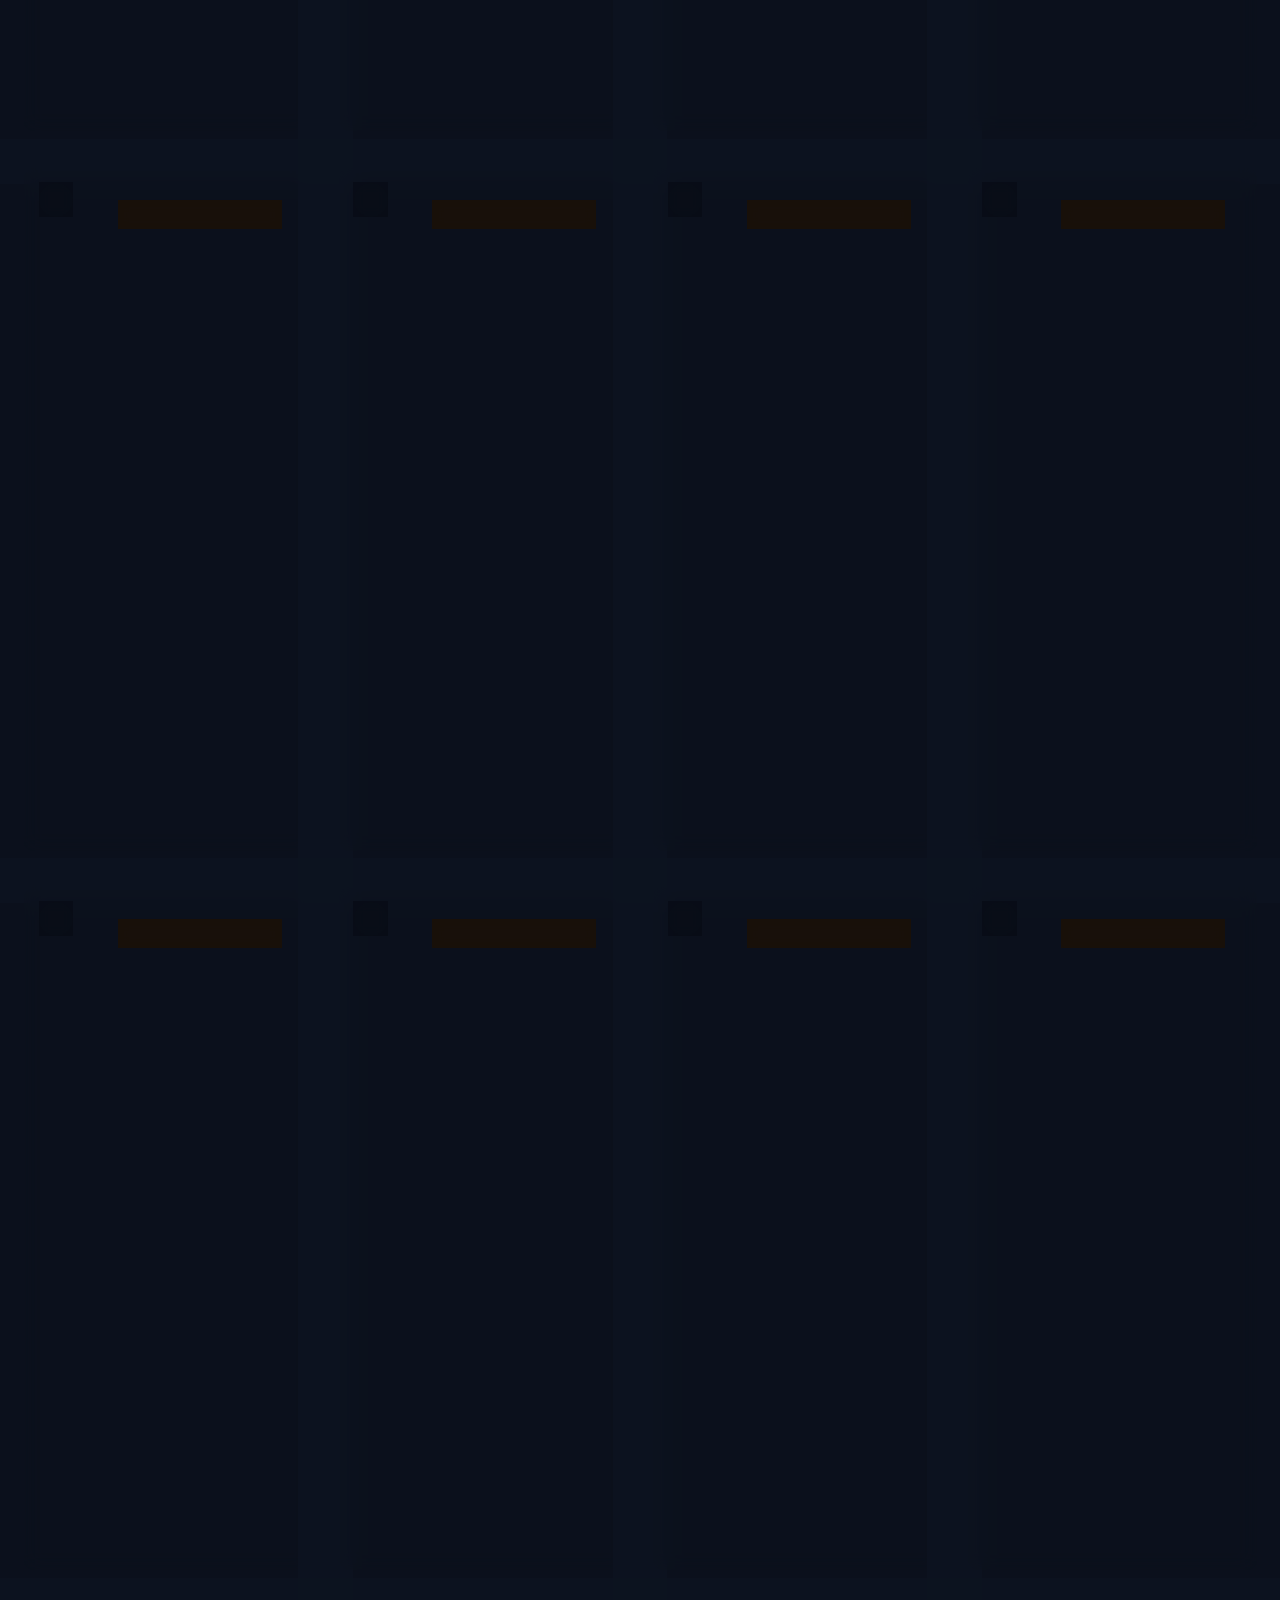
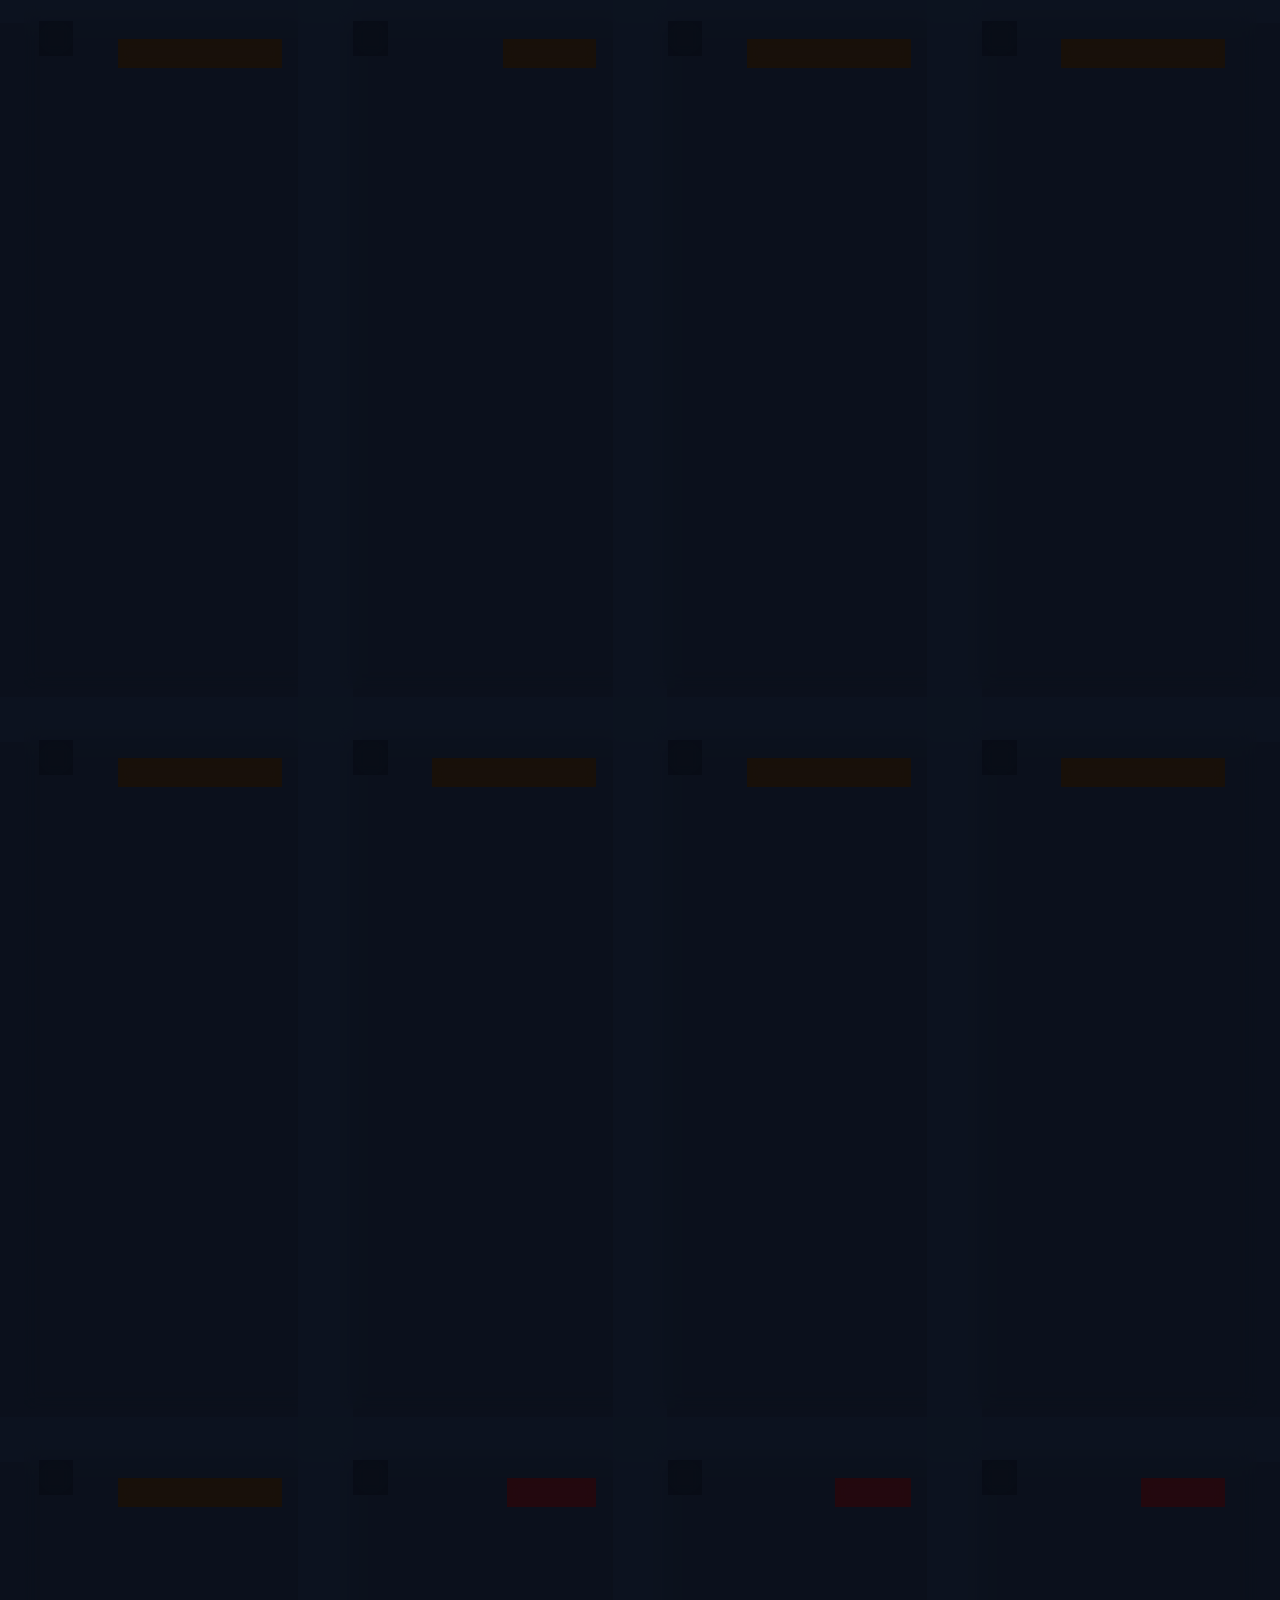
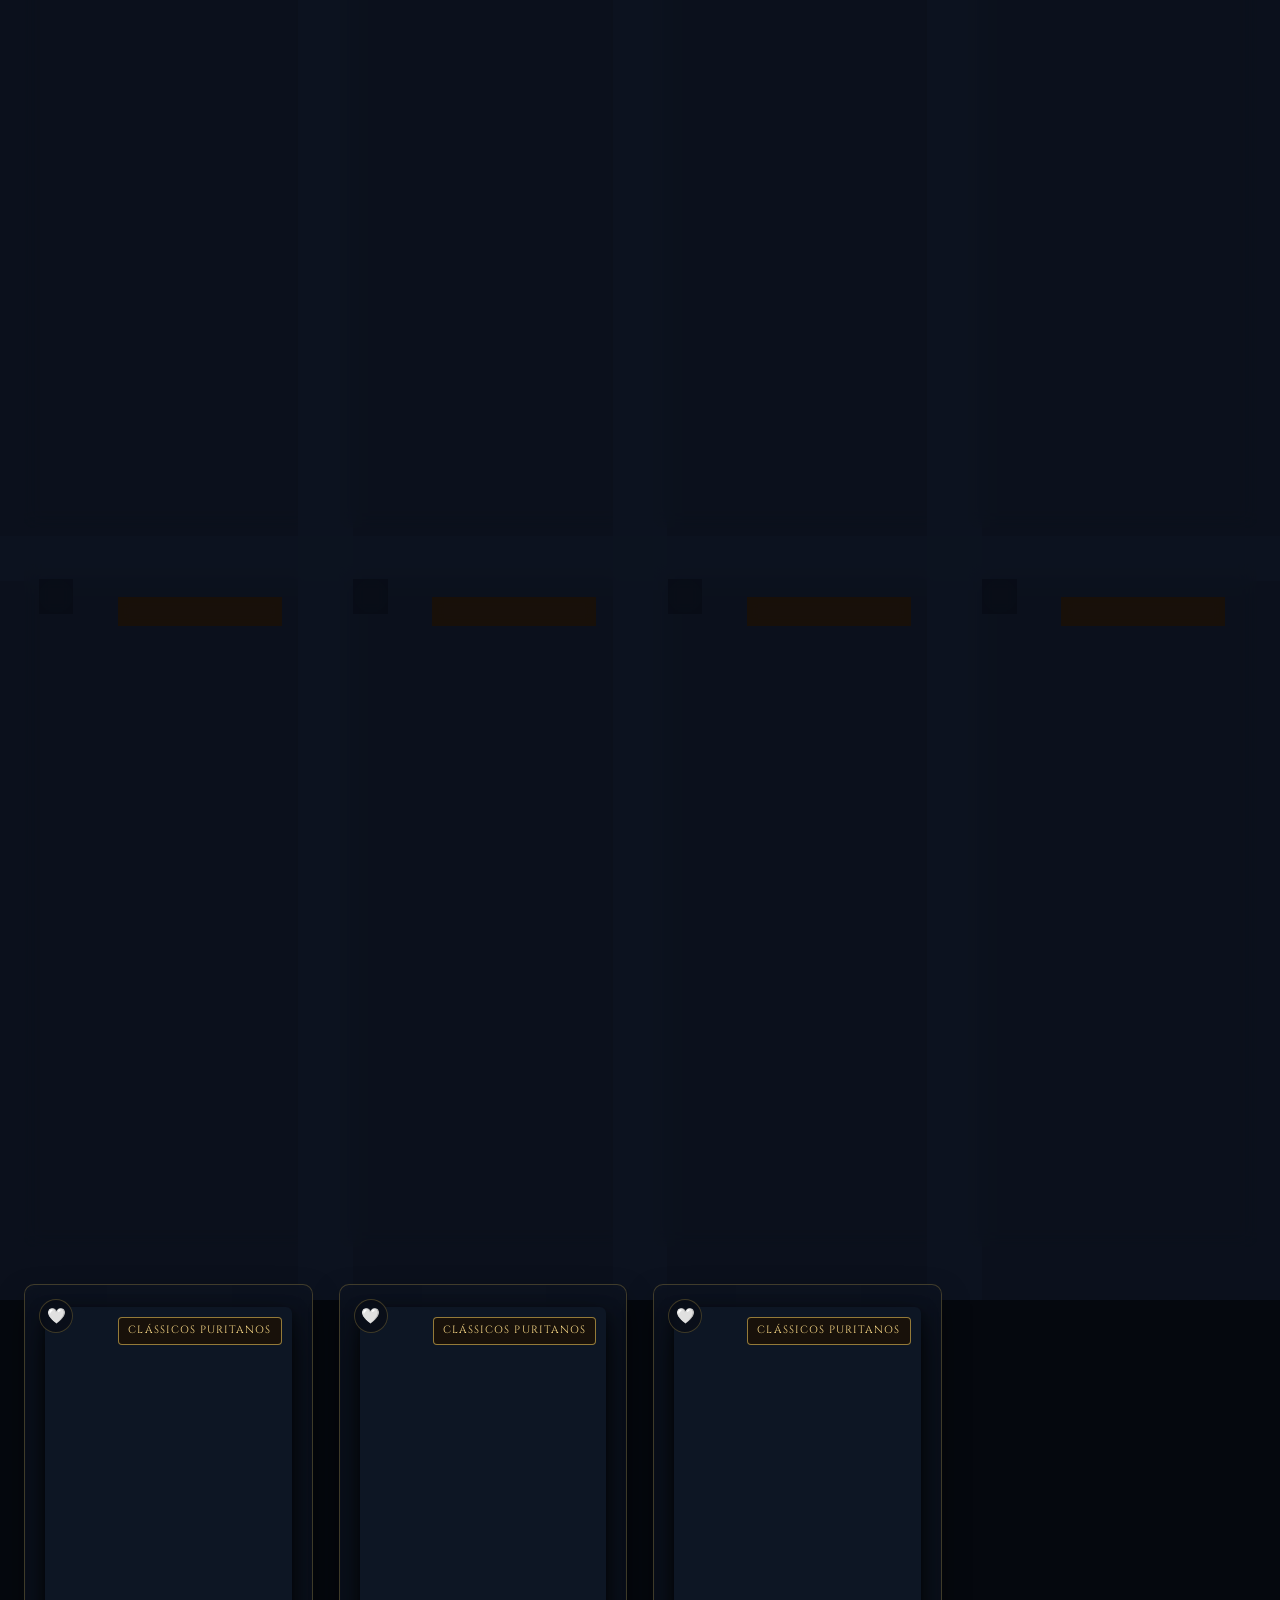
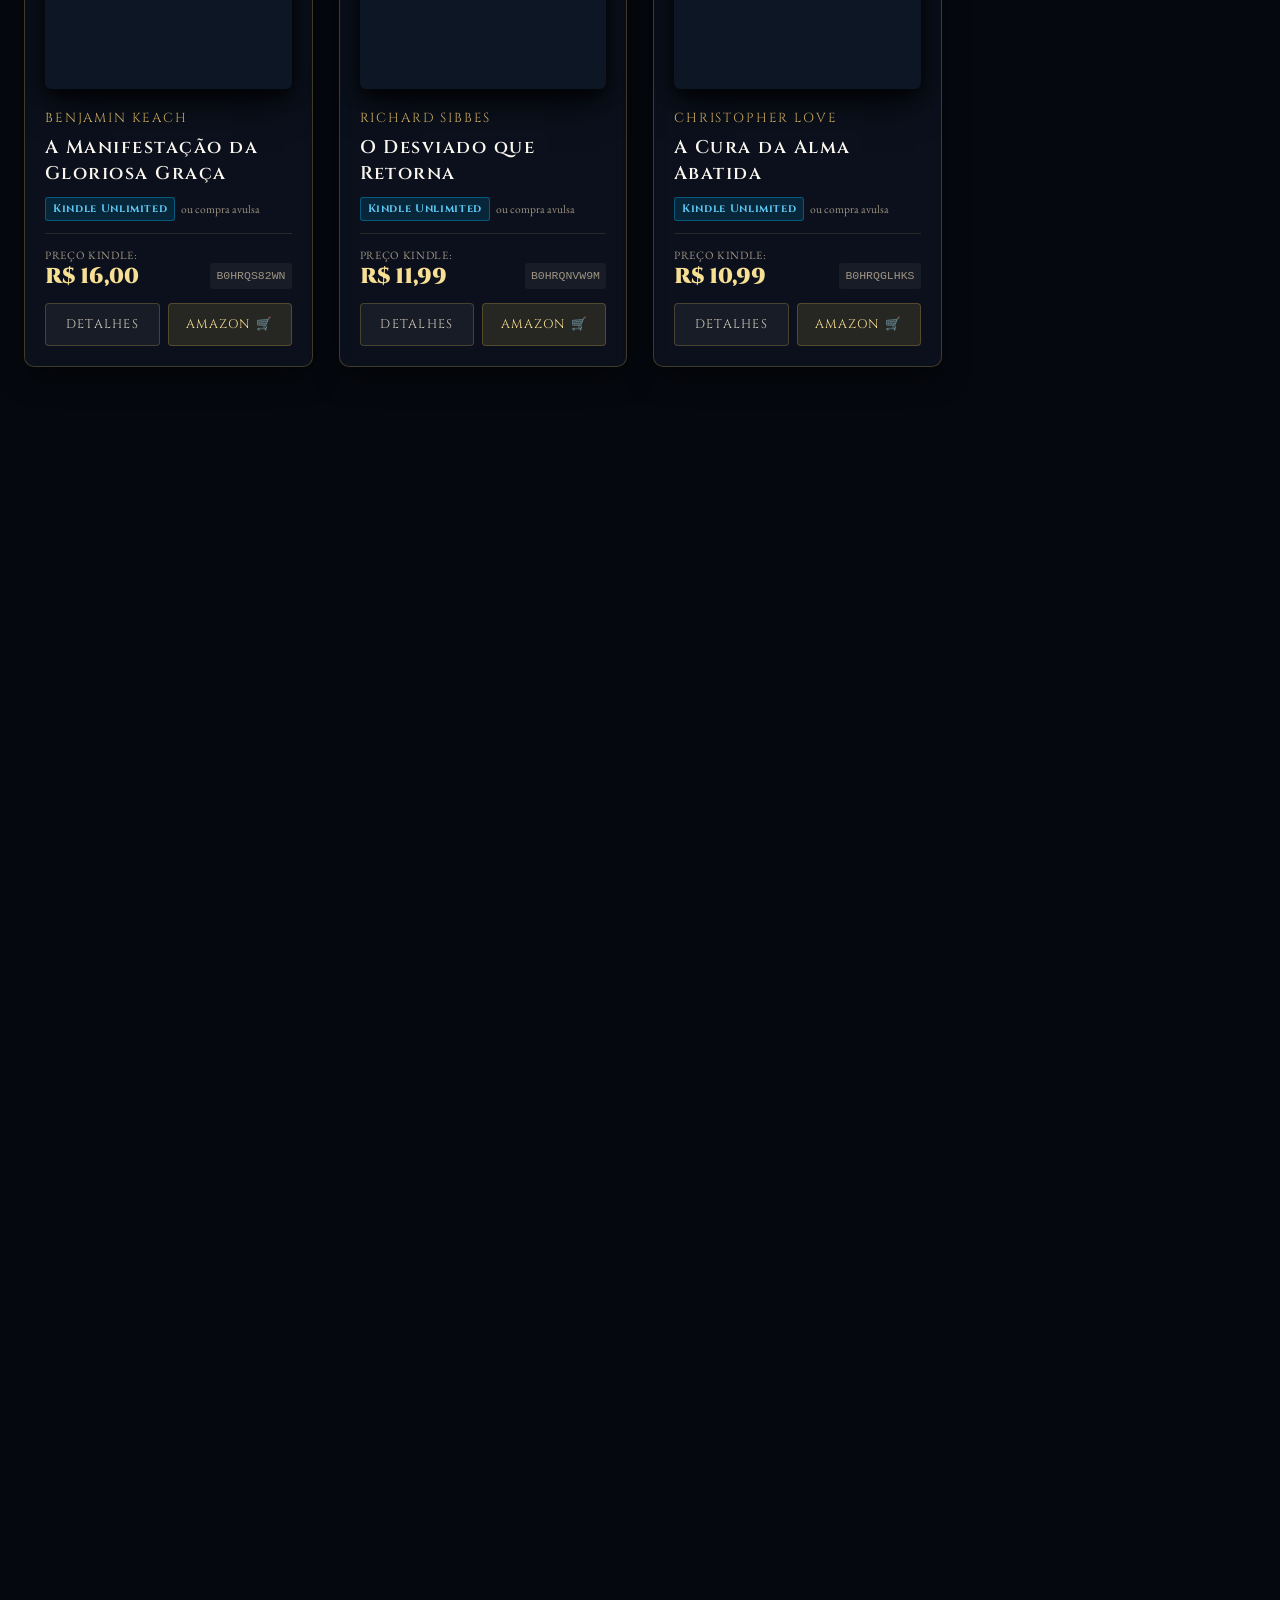
==== commit f35cfd1b: "feat: 3 novos livros no catalogo/SEO e otimizacao geral de carregamento e estrutura" ====
--- a/index.html
+++ b/index.html
@@ -7,14 +7,14 @@
   <meta charset="UTF-8">
   <meta name="viewport" content="width=device-width, initial-scale=1.0">
   <title>Editora Pactum — Clássicos Puritanos e Bíblias Interlineares | Livros Kindle Amazon Brasil</title>
-  <meta name="description" content="Editora Pactum: catálogo completo com 36 obras — Clássicos Puritanos (Jonathan Edwards, George Swinnock, Thomas Watson, Richard Sibbes, Thomas Goodwin, Thomas Brooks, John Flavel) e Bíblias Interlineares Hebraico-Grego-Português. eBooks Kindle com preços a partir de R$ 5,99 na Amazon Brasil. Disponível no Kindle Unlimited.">
+  <meta name="description" content="Editora Pactum: catálogo completo com 39 obras — Clássicos Puritanos (Benjamin Keach, Christopher Love, Jonathan Edwards, George Swinnock, Thomas Watson, Richard Sibbes, Thomas Goodwin, Thomas Brooks, John Flavel) e Bíblias Interlineares Hebraico-Grego-Português. eBooks Kindle com preços a partir de R$ 5,99 na Amazon Brasil. Disponível no Kindle Unlimited.">
   <meta name="theme-color" content="#080d16">
 
   <!-- SEO: Canonical URL -->
   <link rel="canonical" href="https://www.editorapactum.com.br/">
 
   <!-- SEO: Keywords (auxiliar para motores menores) -->
-  <meta name="keywords" content="editora pactum, george swinnock, a porta da salvacao, jonathan edwards, uma humilde tentativa, qualificacoes para a comunhao, a verdadeira graca, livros puritanos, clássicos puritanos, bíblia interlinear, bíblia interlinear hebraico grego septuaginta, bíblia interlinear hebraico português, novo testamento interlinear grego português, thomas watson, richard sibbes, thomas goodwin, thomas brooks, john flavel, teologia reformada, livros reformados, kindle unlimited, ebooks kindle, amazon brasil, pentateuco interlinear, bíblia hebraico grego, livros teológicos, puritanismo, exegese bíblica, texto massorético, grego koiné, literatura puritana">
+  <meta name="keywords" content="editora pactum, benjamin keach, a manifestacao da gloriosa graca, pacto da paz, christopher love, a cura da alma abatida, o desviado que retorna, oseias 14, salmo 42 11, teologia pactual batista, george swinnock, a porta da salvacao, jonathan edwards, uma humilde tentativa, qualificacoes para a comunhao, a verdadeira graca, livros puritanos, clássicos puritanos, bíblia interlinear, bíblia interlinear hebraico grego septuaginta, bíblia interlinear hebraico português, novo testamento interlinear grego português, thomas watson, richard sibbes, thomas goodwin, thomas brooks, john flavel, teologia reformada, livros reformados, kindle unlimited, ebooks kindle, amazon brasil, pentateuco interlinear, bíblia hebraico grego, livros teológicos, puritanismo, exegese bíblica, texto massorético, grego koiné, literatura puritana">
   
   <!-- SEO: Robots -->
   <meta name="robots" content="index, follow, max-image-preview:large, max-snippet:-1, max-video-preview:-1">
@@ -34,7 +34,7 @@
   <meta property="og:site_name" content="Editora Pactum">
   <meta property="og:locale" content="pt_BR">
   <meta property="og:title" content="Editora Pactum — Clássicos Puritanos e Bíblias Interlineares | Amazon Brasil">
-  <meta property="og:description" content="36 obras teológicas de excelência: Clássicos Puritanos (incluindo Jonathan Edwards e George Swinnock) e Bíblias Interlineares Hebraico-Grego-Português. eBooks Kindle a partir de R$ 5,99. Disponível no Kindle Unlimited.">
+  <meta property="og:description" content="39 obras teológicas de excelência: Clássicos Puritanos (Benjamin Keach, Richard Sibbes, Christopher Love, Jonathan Edwards, George Swinnock) e Bíblias Interlineares Hebraico-Grego-Português. eBooks Kindle a partir de R$ 5,99. Disponível no Kindle Unlimited.">
   <meta property="og:image" content="https://www.editorapactum.com.br/logo.png">
   <meta property="og:image:width" content="1200">
   <meta property="og:image:height" content="630">
@@ -43,7 +43,7 @@
   <!-- Twitter Cards -->
   <meta name="twitter:card" content="summary_large_image">
   <meta name="twitter:title" content="Editora Pactum — Clássicos Puritanos & Bíblias Interlineares">
-  <meta name="twitter:description" content="36 obras teológicas de excelência para o leitor cristão. Clássicos Puritanos e Bíblias Interlineares na Amazon Kindle. A partir de R$ 5,99.">
+  <meta name="twitter:description" content="39 obras teológicas de excelência para o leitor cristão. Clássicos Puritanos e Bíblias Interlineares na Amazon Kindle. A partir de R$ 5,99.">
   <meta name="twitter:image" content="https://www.editorapactum.com.br/logo.png">
   <meta name="twitter:image:alt" content="Logo da Editora Pactum">
 
@@ -56,7 +56,7 @@
     "alternateName": "Pactum",
     "url": "https://www.editorapactum.com.br",
     "logo": "https://www.editorapactum.com.br/logo.png",
-    "description": "Editora especializada em Clássicos Puritanos e Bíblias Interlineares Hebraico-Grego-Português. 36 títulos disponíveis na Amazon Brasil e Kindle Unlimited.",
+    "description": "Editora especializada em Clássicos Puritanos e Bíblias Interlineares Hebraico-Grego-Português. 39 títulos disponíveis na Amazon Brasil e Kindle Unlimited.",
     "foundingDate": "2026",
     "sameAs": [
       "https://www.amazon.com.br/s?i=digital-text&rh=p_27%3AEditora+Pactum"
@@ -66,7 +66,7 @@
       "contactType": "customer service",
       "availableLanguage": ["Portuguese", "English", "Spanish", "French"]
     },
-    "knowsAbout": ["Teologia Reformada", "Puritanismo", "Exegese Bíblica", "Hebraico Bíblico", "Grego Koiné"],
+    "knowsAbout": ["Teologia Reformada", "Teologia Pactual", "Puritanismo", "Exegese Bíblica", "Hebraico Bíblico", "Grego Koiné"],
     "numberOfEmployees": {
       "@type": "QuantitativeValue",
       "value": 1
@@ -122,14 +122,14 @@
   }
   </script>
 
-  <!-- Schema.org JSON-LD: ItemList + Products (36 Livros para Rich Results) -->
+  <!-- Schema.org JSON-LD: ItemList + Products (39 Livros para Rich Results) -->
   <script type="application/ld+json">
   {
     "@context": "https://schema.org",
     "@type": "ItemList",
-    "name": "Catálogo Editora Pactum — 36 Obras Teológicas",
+    "name": "Catálogo Editora Pactum — 39 Obras Teológicas",
     "description": "Catálogo completo de Clássicos Puritanos e Bíblias Interlineares da Editora Pactum disponíveis na Amazon Brasil",
-    "numberOfItems": 36,
+    "numberOfItems": 39,
     "itemListOrder": "https://schema.org/ItemListUnordered",
     "itemListElement": [
       {
@@ -1029,6 +1029,84 @@
             }
           ]
         }
+      },
+      {
+        "@type": "ListItem",
+        "position": 37,
+        "item": {
+          "@type": "Book",
+          "@id": "https://www.editorapactum.com.br/#keach-manifestacao-gloriosa-graca",
+          "name": "A Manifestação da Gloriosa Graça: Exposição do Pacto da Paz: Catorze Sermões sobre a Aliança Eterna da Graça e a Obra Mediadora de Cristo",
+          "author": {"@type": "Person", "name": "Benjamin Keach"},
+          "publisher": {"@type": "Organization", "name": "Editora Pactum"},
+          "bookFormat": "https://schema.org/EBook",
+          "inLanguage": "pt-BR",
+          "datePublished": "2026-11-15",
+          "image": "https://www.editorapactum.com.br/capas/keach-manifestacao-gloriosa-graca.jpg",
+          "description": "Catorze sermões expositivos de Benjamin Keach sobre Isaías 54:10 desdobrando a Aliança Eterna da Graça, o Pacto da Paz e a fiança mediadora de Cristo.",
+          "isbn": "B0HRQS82WN",
+          "genre": "Clássicos Puritanos",
+          "offers": {
+            "@type": "Offer",
+            "url": "https://www.amazon.com.br/dp/B0HRQS82WN?tag=editorapactum-20",
+            "priceCurrency": "BRL",
+            "price": "16.00",
+            "availability": "https://schema.org/InStock",
+            "seller": {"@type": "Organization", "name": "Amazon Brasil"}
+          }
+        }
+      },
+      {
+        "@type": "ListItem",
+        "position": 38,
+        "item": {
+          "@type": "Book",
+          "@id": "https://www.editorapactum.com.br/#sibbes-desviado-que-retorna",
+          "name": "O Desviado que Retorna: Misericórdia e Restauração em Oseias 14 — Dezesseis Sermões Expositivos",
+          "author": {"@type": "Person", "name": "Richard Sibbes"},
+          "publisher": {"@type": "Organization", "name": "Editora Pactum"},
+          "bookFormat": "https://schema.org/EBook",
+          "inLanguage": "pt-BR",
+          "datePublished": "2026-11-14",
+          "image": "https://www.editorapactum.com.br/capas/sibbes-desviado-que-retorna.jpg",
+          "description": "Dezesseis sermões expositivos de Richard Sibbes sobre Oseias 14 tratando do arrependimento genuíno, cura da apostasia e restauração pelo amor gratuito de Deus.",
+          "isbn": "B0HRQNVW9M",
+          "genre": "Clássicos Puritanos",
+          "offers": {
+            "@type": "Offer",
+            "url": "https://www.amazon.com.br/dp/B0HRQNVW9M?tag=editorapactum-20",
+            "priceCurrency": "BRL",
+            "price": "11.99",
+            "availability": "https://schema.org/InStock",
+            "seller": {"@type": "Organization", "name": "Amazon Brasil"}
+          }
+        }
+      },
+      {
+        "@type": "ListItem",
+        "position": 39,
+        "item": {
+          "@type": "Book",
+          "@id": "https://www.editorapactum.com.br/#love-cura-alma-abatida",
+          "name": "A Cura da Alma Abatida: Dezessete Sermões sobre o Salmo 42:11 para Sustentar Pecadores Desalentados",
+          "author": {"@type": "Person", "name": "Christopher Love"},
+          "publisher": {"@type": "Organization", "name": "Editora Pactum"},
+          "bookFormat": "https://schema.org/EBook",
+          "inLanguage": "pt-BR",
+          "datePublished": "2026-11-14",
+          "image": "https://www.editorapactum.com.br/capas/love-cura-alma-abatida.jpg",
+          "description": "Dezessete sermões de Christopher Love sobre o Salmo 42:11 oferecendo medicina espiritual e remédios bíblicos para sustentar corações aflitos e desalentados.",
+          "isbn": "B0HRQGLHKS",
+          "genre": "Clássicos Puritanos",
+          "offers": {
+            "@type": "Offer",
+            "url": "https://www.amazon.com.br/dp/B0HRQGLHKS?tag=editorapactum-20",
+            "priceCurrency": "BRL",
+            "price": "10.99",
+            "availability": "https://schema.org/InStock",
+            "seller": {"@type": "Organization", "name": "Amazon Brasil"}
+          }
+        }
       }
     ]
   }
@@ -1045,7 +1123,7 @@
         "name": "Quantos livros a Editora Pactum possui em seu catálogo?",
         "acceptedAnswer": {
           "@type": "Answer",
-          "text": "A Editora Pactum possui 36 títulos publicados, incluindo 26 Clássicos Puritanos (como Jonathan Edwards, George Swinnock, Thomas Watson, Richard Sibbes, Thomas Goodwin), 7 Bíblias Interlineares e 3 edições internacionais (espanhol, francês e trilíngue)."
+          "text": "A Editora Pactum possui 39 títulos publicados, incluindo 29 Clássicos Puritanos (como Benjamin Keach, Christopher Love, Jonathan Edwards, George Swinnock, Thomas Watson, Richard Sibbes, Thomas Goodwin), 7 Bíblias Interlineares e 3 edições internacionais (espanhol, francês e trilíngue)."
         }
       },
       {
@@ -1053,7 +1131,7 @@
         "name": "Os livros da Editora Pactum estão disponíveis no Kindle Unlimited?",
         "acceptedAnswer": {
           "@type": "Answer",
-          "text": "Sim, todos os 36 livros da Editora Pactum estão disponíveis no programa Kindle Unlimited (R$ 0,00 para assinantes) com entrega digital instantânea na Amazon Brasil."
+          "text": "Sim, todos os 39 livros da Editora Pactum estão disponíveis no programa Kindle Unlimited (R$ 0,00 para assinantes) com entrega digital instantânea na Amazon Brasil."
         }
       },
       {
@@ -1069,7 +1147,7 @@
         "name": "Quais autores puritanos fazem parte do catálogo?",
         "acceptedAnswer": {
           "@type": "Answer",
-          "text": "O catálogo inclui obras de Jonathan Edwards, George Swinnock, Thomas Watson, Richard Sibbes, Thomas Goodwin, Thomas Brooks, John Flavel, Thomas Vincent, Richard Baxter, Samuel Bolton, William Bridge, Thomas Boston, Obadiah Sedgwick, Ezekiel Hopkins e Santo Agostinho."
+          "text": "O catálogo inclui obras de Benjamin Keach, Christopher Love, Jonathan Edwards, George Swinnock, Thomas Watson, Richard Sibbes, Thomas Goodwin, Thomas Brooks, John Flavel, Thomas Vincent, Richard Baxter, Samuel Bolton, William Bridge, Thomas Boston, Obadiah Sedgwick, Ezekiel Hopkins e Santo Agostinho."
         }
       },
       {
@@ -1084,25 +1162,30 @@
   }
   </script>
 
-  <!-- Google Fonts: Cinzel, EB Garamond, Cinzel Decorative -->
+  <!-- Google Fonts: Cinzel, EB Garamond -->
   <link rel="preconnect" href="https://fonts.googleapis.com">
   <link rel="preconnect" href="https://fonts.gstatic.com" crossorigin>
-  <link href="https://fonts.googleapis.com/css2?family=Cinzel:wght@400;600;700;800;900&family=EB+Garamond:ital,wght@0,400;0,500;0,600;0,700;1,400;1,500;1,600&family=Cinzel+Decorative:wght@400;700;900&display=swap" rel="stylesheet">
+  <link href="https://fonts.googleapis.com/css2?family=Cinzel:wght@400;600;700;900&family=EB+Garamond:ital,wght@0,400;0,500;0,600;0,700;1,400;1,500&display=swap" rel="stylesheet">
   
+  <link rel="preload" as="image" href="logo.webp" type="image/webp">
   <link rel="icon" type="image/png" sizes="32x32" href="favicon-32x32.png">
   <link rel="icon" type="image/png" sizes="16x16" href="favicon-16x16.png">
   <link rel="shortcut icon" href="favicon.ico">
   <link rel="apple-touch-icon" sizes="180x180" href="apple-touch-icon.png">
   
-  <link rel="stylesheet" href="style.css">
+  <link rel="stylesheet" href="style.css?v=20261116">
 </head>
 <body>
+  <a href="#catalogo" class="skip-link">Pular para o Catálogo</a>
 
   <!-- NAVEGAÇÃO SUPERIOR -->
   <nav class="navbar" id="navbar">
     <div class="nav-container">
       <a href="#hero" class="nav-logo">
-        <img src="logo.png" alt="Editora Pactum" class="nav-logo-img">
+        <picture>
+          <source srcset="logo.webp" type="image/webp">
+          <img src="logo.png" alt="Editora Pactum" class="nav-logo-img" width="44" height="44" decoding="async">
+        </picture>
         <div class="nav-brand-text">
           <span class="nav-logo-text">Editora Pactum</span>
           <span class="nav-logo-sub">Tradição & Exegese</span>
@@ -1149,7 +1232,10 @@
       </div>
 
       <div class="hero-logo-wrap">
-        <img src="logo.png" alt="Selo Oficial da Editora Pactum" class="hero-logo">
+        <picture>
+          <source srcset="logo.webp" type="image/webp">
+          <img src="logo.png" alt="Selo Oficial da Editora Pactum" class="hero-logo" width="165" height="165" fetchpriority="high" decoding="async">
+        </picture>
       </div>
 
       <h1 class="hero-title">EDITORA PACTUM</h1>
@@ -1183,7 +1269,7 @@
 
       <div class="hero-ctas">
         <a href="#catalogo" class="btn btn-primary">
-          <span>Explorar Todas as 36 Obras</span> 📚
+          <span>Explorar Todas as 39 Obras</span> 📚
         </a>
         <a href="#citacoes" class="btn btn-ghost">
           <span>Vozes dos Puritanos</span> 📜
@@ -1199,11 +1285,12 @@
     </div>
   </header>
 
+  <main id="mainContent">
   <!-- ESTATÍSTICAS DA EDITORA -->
   <section class="stats-bar" aria-label="Estatísticas da Editora">
     <div class="stats-container">
       <div class="stat-item">
-        <span class="stat-number" data-count="36">0</span>
+        <span class="stat-number" data-count="39">0</span>
         <span class="stat-label">Títulos Publicados</span>
       </div>
       <div class="stat-divider"></div>
@@ -1280,7 +1367,7 @@
             A Editora Pactum nasceu do compromisso inegociável com a solidez teológica e o rigor exegético, trazendo ao leitor em língua portuguesa as obras mais profundas da herança reformada e dos textos originais das Sagradas Escrituras.
           </p>
           <p>
-            Nosso catálogo é fundamentado em duas grandes frentes: a <strong>Coleção Clássicos Puritanos</strong> — vertendo ao português tratados seminais de mestres como Jonathan Edwards, George Swinnock, Thomas Watson, Richard Sibbes, Thomas Goodwin, Thomas Brooks e John Flavel — e as <strong>Bíblias Interlineares</strong>, com aparato filológico completo, texto massorético hebraico, grego koiné, transliteração fonética e notas contextuais.
+            Nosso catálogo é fundamentado em duas grandes frentes: a <strong>Coleção Clássicos Puritanos</strong> — vertendo ao português tratados seminais de mestres como Benjamin Keach, Christopher Love, Jonathan Edwards, George Swinnock, Thomas Watson, Richard Sibbes, Thomas Goodwin, Thomas Brooks e John Flavel — e as <strong>Bíblias Interlineares</strong>, com aparato filológico completo, texto massorético hebraico, grego koiné, transliteração fonética e notas contextuais.
           </p>
           <p>
             Todas as obras contam com entrega digital instantânea na Amazon Brasil e estão totalmente disponíveis no programa <strong>Kindle Unlimited (R$ 0,00)</strong> para assinantes.
@@ -1409,17 +1496,17 @@
         <!-- Linha 1: Barra de Busca -->
         <div class="search-box-wrap">
           <span class="search-icon">🔍</span>
-          <input type="text" id="searchInput" class="search-input" placeholder="Buscar por título, autor (Edwards, Swinnock, Watson...), ASIN ou palavra-chave..." autocomplete="off">
+          <input type="text" id="searchInput" class="search-input" placeholder="Buscar por título, autor (Keach, Sibbes, Love, Edwards...), ASIN ou palavra-chave..." autocomplete="off">
           <button class="search-clear-btn" id="searchClearBtn" onclick="clearSearch()" title="Limpar busca">✕</button>
         </div>
 
         <!-- Linha 2: Categorias Principais (Tabs) -->
         <div class="filter-tabs">
           <button class="filter-btn active" data-filter="todos" id="filter-todos">
-            Todos os Livros <span class="tab-count">(36)</span>
+            Todos os Livros <span class="tab-count">(39)</span>
           </button>
           <button class="filter-btn" data-filter="puritano" id="filter-puritano">
-            Clássicos Puritanos <span class="tab-count">(26)</span>
+            Clássicos Puritanos <span class="tab-count">(29)</span>
           </button>
           <button class="filter-btn" data-filter="interlinear" id="filter-interlinear">
             Bíblias Interlineares <span class="tab-count">(7)</span>
@@ -1456,7 +1543,7 @@
 
         <!-- Contador Dinâmico de Resultados -->
         <div class="results-counter" id="resultsCounter">
-          Exibindo <strong>36</strong> de <strong>36</strong> obras publicadas
+          Exibindo <strong>39</strong> de <strong>39</strong> obras publicadas
         </div>
       </div>
 
@@ -1495,6 +1582,7 @@
       </div>
     </div>
   </section>
+  </main>
 
   <!-- RODAPÉ COMPLETO -->
   <footer class="footer" id="contato">
@@ -1504,7 +1592,10 @@
           
           <div class="footer-brand">
             <div class="footer-brand-header">
-              <img src="logo.png" alt="Editora Pactum" class="footer-logo">
+              <picture>
+                <source srcset="logo.webp" type="image/webp">
+                <img src="logo.png" alt="Editora Pactum" class="footer-logo" width="44" height="44" loading="lazy" decoding="async">
+              </picture>
               <h3>EDITORA PACTUM</h3>
             </div>
             <p>Tradição Teológica Reformada & Exegese dos Textos Originais.</p>
@@ -1517,10 +1608,10 @@
           <div class="footer-col">
             <h4>Coleções</h4>
             <ul>
-              <li><a href="#catalogo" onclick="filterByCategory('puritano')">Clássicos Puritanos (26)</a></li>
+              <li><a href="#catalogo" onclick="filterByCategory('puritano')">Clássicos Puritanos (29)</a></li>
               <li><a href="#catalogo" onclick="filterByCategory('interlinear')">Bíblias Interlineares (7)</a></li>
               <li><a href="#catalogo" onclick="filterByCategory('outros')">Edições Internacionais (3)</a></li>
-              <li><a href="#catalogo" onclick="filterByCategory('todos')">Catálogo Completo (36)</a></li>
+              <li><a href="#catalogo" onclick="filterByCategory('todos')">Catálogo Completo (39)</a></li>
               <li><a href="#catalogo" onclick="filterByCategory('favoritos')">Minha Lista de Favoritos</a></li>
             </ul>
           </div>
@@ -1587,7 +1678,8 @@
   <!-- CONTAINER DE TOAST NOTIFICATION -->
   <div class="pactum-toast" id="pactumToast"></div>
 
-  <script src="citacoes.js"></script>
-  <script src="script.js"></script>
+  <script defer src="common.js?v=20261116"></script>
+  <script defer src="citacoes.js?v=20261116"></script>
+  <script defer src="script.js?v=20261116"></script>
 </body>
 </html>
--- a/style.css
+++ b/style.css
@@ -41,7 +41,6 @@
 
   /* Tipografia */
   --font-serif-title: 'Cinzel', Georgia, 'Times New Roman', serif;
-  --font-serif-decorative: 'Cinzel Decorative', 'Cinzel', serif;
   --font-serif-body: 'EB Garamond', Georgia, serif;
   
   /* Transições & Sombras */
@@ -72,10 +71,39 @@
   font-size: 1.125rem;
   line-height: 1.7;
   overflow-x: hidden;
-  background: radial-gradient(circle at 50% 0%, #121f36 0%, #080d16 45%, #04060a 100%);
-  background-attachment: fixed;
+  background-color: var(--bg-darkest);
+  position: relative;
   -webkit-font-smoothing: antialiased;
   -moz-osx-font-smoothing: grayscale;
+}
+
+body::before {
+  content: '';
+  position: fixed;
+  inset: 0;
+  z-index: -1;
+  pointer-events: none;
+  background: radial-gradient(circle at 50% 0%, #121f36 0%, #080d16 45%, #04060a 100%);
+}
+
+.skip-link {
+  position: absolute;
+  top: -120px;
+  left: 16px;
+  z-index: 3500;
+  padding: 10px 18px;
+  background: var(--gold-gradient);
+  color: #080d16;
+  font-family: var(--font-serif-title);
+  font-size: 0.85rem;
+  font-weight: 700;
+  border-radius: 6px;
+  text-decoration: none;
+  transition: top var(--transition-fast);
+}
+
+.skip-link:focus {
+  top: 14px;
 }
 
 /* Scrollbar Personalizada */
@@ -1221,6 +1249,9 @@
   border-radius: 10px;
   transition: transform 0.15s ease-out, box-shadow 0.15s ease-out;
   transform-style: preserve-3d;
+}
+
+.book-card:hover {
   will-change: transform;
 }
 
@@ -1288,6 +1319,13 @@
   background: #0d1624;
 }
 
+.book-cover-wrap picture,
+.nav-logo picture,
+.hero-logo-wrap picture,
+.footer-brand-header picture {
+  display: contents;
+}
+
 .book-cover-img {
   width: 100%;
   height: 100%;
@@ -1296,7 +1334,14 @@
   transition: transform var(--transition-slow);
 }
 
-.book-card:hover .book-cover-img {
+.book-card:hover .book-cover-wrap picture,
+.nav-logo picture,
+.hero-logo-wrap picture,
+.footer-brand-header picture {
+  display: contents;
+}
+
+.book-cover-img {
   transform: scale(1.06);
 }
 
@@ -1568,6 +1613,8 @@
 .autores {
   padding: 90px 0;
   position: relative;
+  content-visibility: auto;
+  contain-intrinsic-size: 1px 850px;
 }
 
 .autores-grid {
@@ -1680,6 +1727,8 @@
 .amazon-banner {
   padding: 80px 0;
   position: relative;
+  content-visibility: auto;
+  contain-intrinsic-size: 1px 320px;
 }
 
 .banner-content {
@@ -1737,6 +1786,8 @@
 .footer {
   background: #04060a;
   border-top: 1px solid var(--gold-border);
+  content-visibility: auto;
+  contain-intrinsic-size: 1px 420px;
 }
 
 .footer-top {
@@ -2241,6 +2292,7 @@
     right: -100%;
     width: 280px;
     height: 100vh;
+    z-index: 1001;
     background: #080d16;
     border-left: 1px solid var(--gold-border);
     flex-direction: column;
@@ -2255,6 +2307,8 @@
 
   .nav-toggle {
     display: flex;
+    position: relative;
+    z-index: 1002;
   }
 
   .hero-title {
@@ -2339,7 +2393,7 @@
 }
 
 .citations-title {
-  font-family: 'Crimson Text', 'Playfair Display', Georgia, serif;
+  font-family: var(--font-serif-title);
   font-size: 1.15rem;
   font-weight: 600;
   color: var(--gold-300);
@@ -2394,7 +2448,7 @@
 }
 
 .modal-citation-text {
-  font-family: 'Crimson Text', Georgia, serif;
+  font-family: var(--font-serif-body);
   font-size: 1.05rem;
   line-height: 1.7;
   color: var(--text-secondary);
@@ -2631,6 +2685,7 @@
 
 .article-featured-book img {
   width: 130px;
+  height: auto;
   border-radius: 6px;
   box-shadow: 0 8px 24px rgba(0, 0, 0, 0.7);
   flex-shrink: 0;
@@ -2693,6 +2748,8 @@
   padding: 100px 0;
   position: relative;
   background: radial-gradient(circle at 50% 50%, rgba(18, 31, 54, 0.3) 0%, rgba(4, 6, 10, 0) 80%);
+  content-visibility: auto;
+  contain-intrinsic-size: 1px 650px;
 }
 
 .artigos-grid {
@@ -2861,3 +2918,24 @@
   min-height: 130px;
 }
 
+.nav-toggle.open span:nth-child(1) {
+  transform: translateY(7px) rotate(45deg);
+}
+.nav-toggle.open span:nth-child(2) {
+  opacity: 0;
+}
+.nav-toggle.open span:nth-child(3) {
+  transform: translateY(-7px) rotate(-45deg);
+}
+
+@media (prefers-reduced-motion: reduce) {
+  html {
+    scroll-behavior: auto;
+  }
+  *, *::before, *::after {
+    animation-duration: 0.01ms !important;
+    animation-iteration-count: 1 !important;
+    transition-duration: 0.01ms !important;
+  }
+}
+
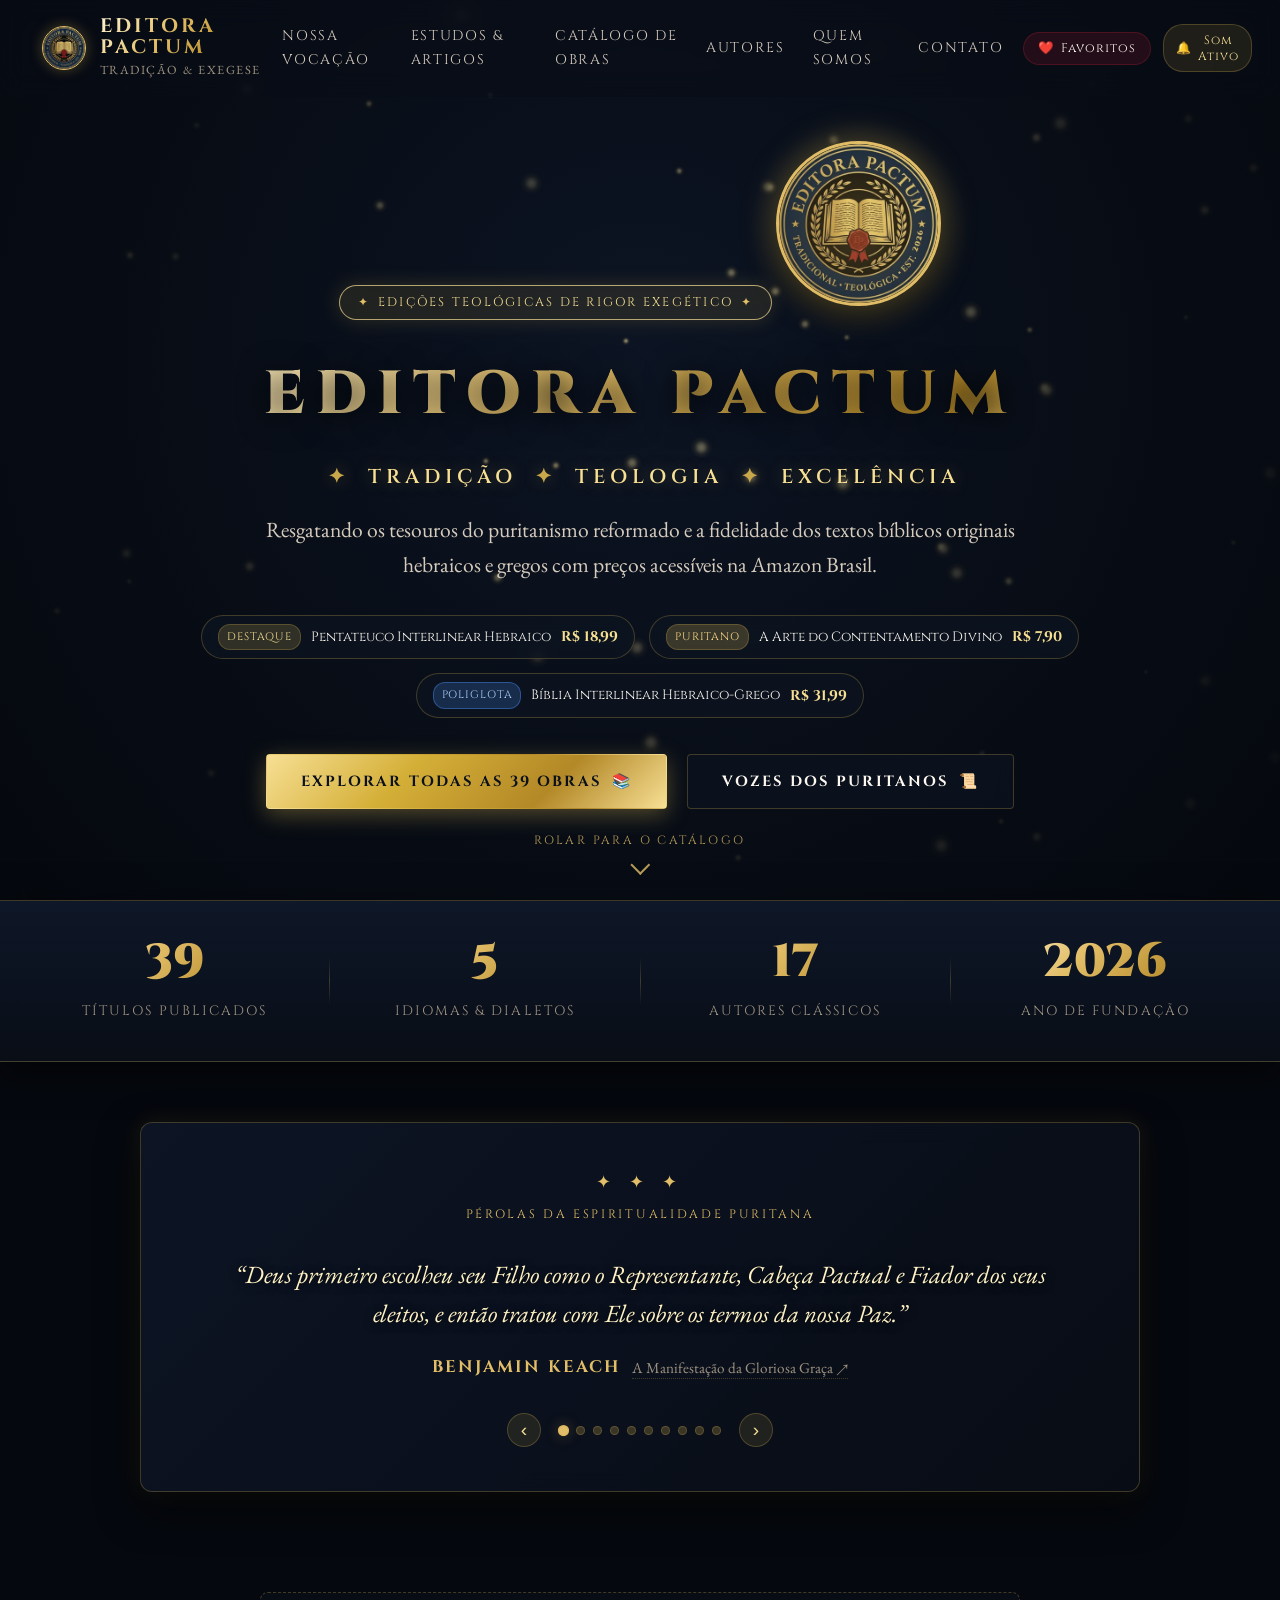
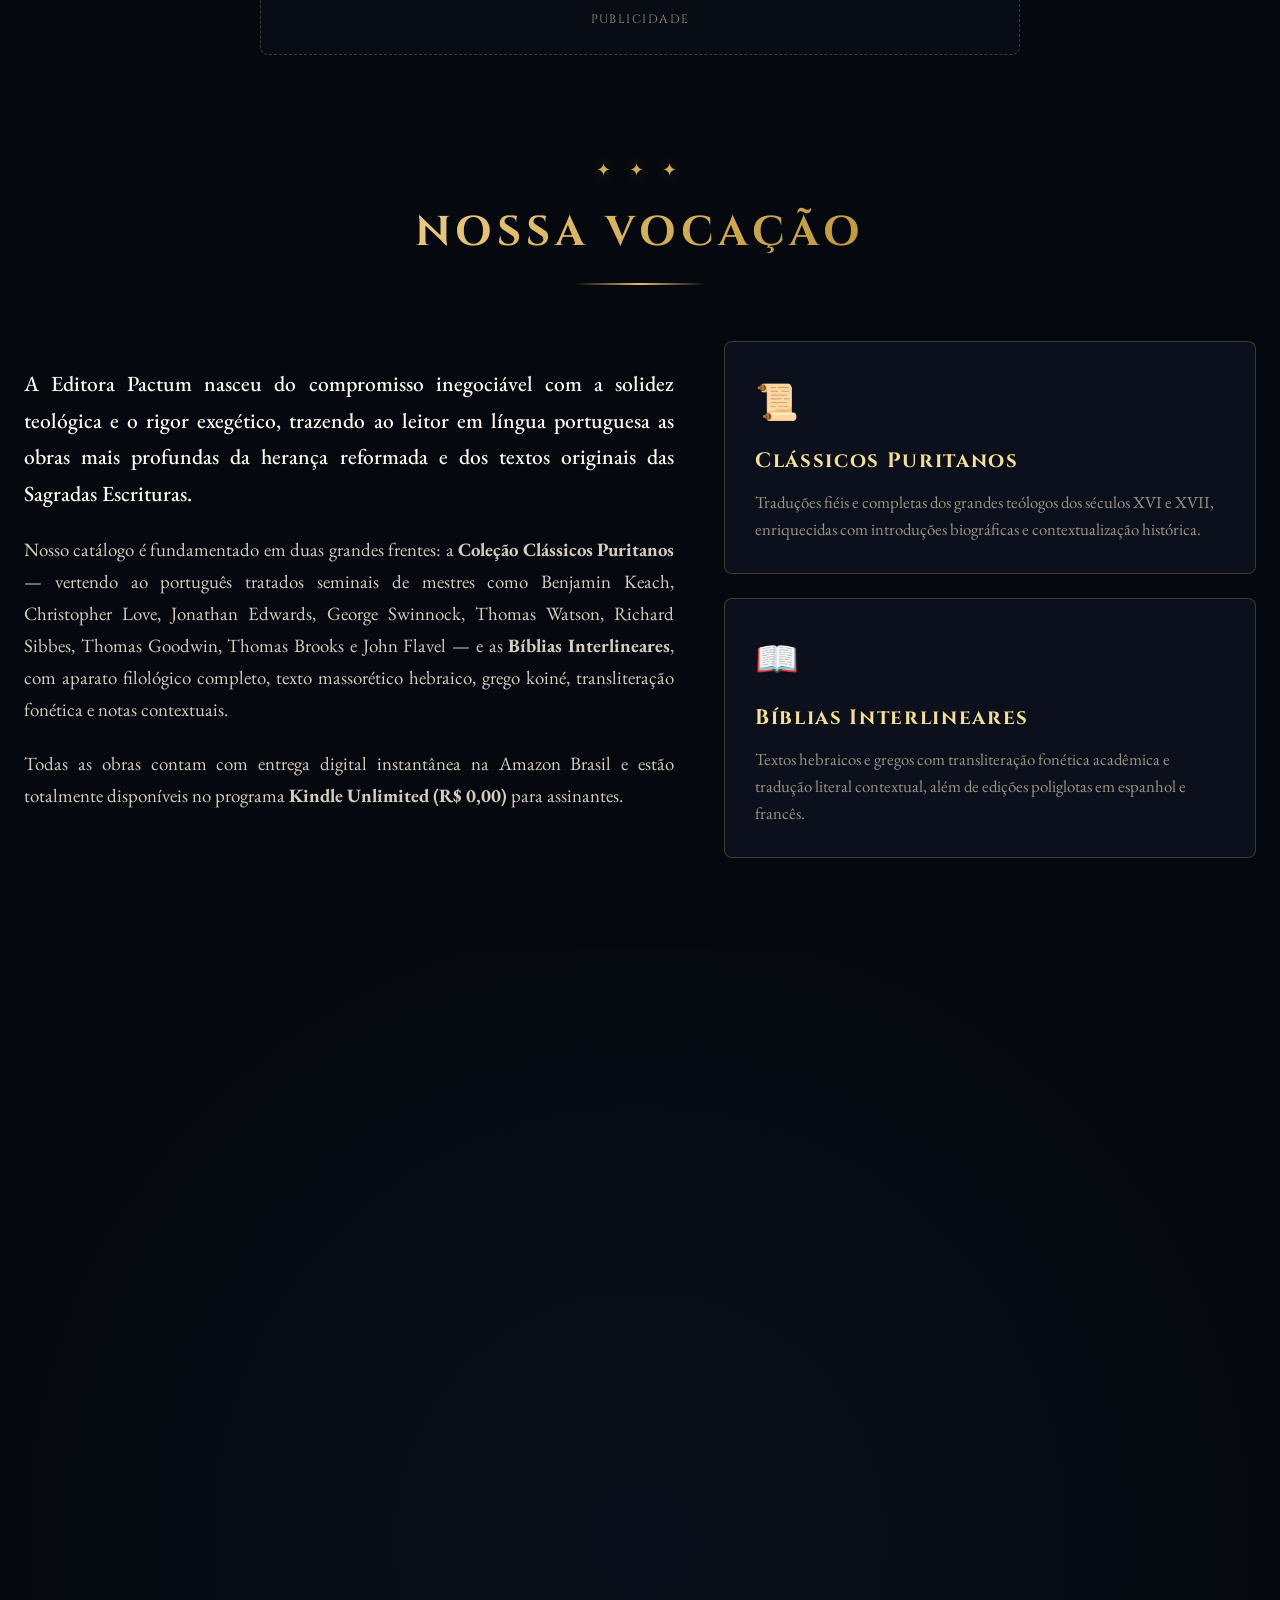
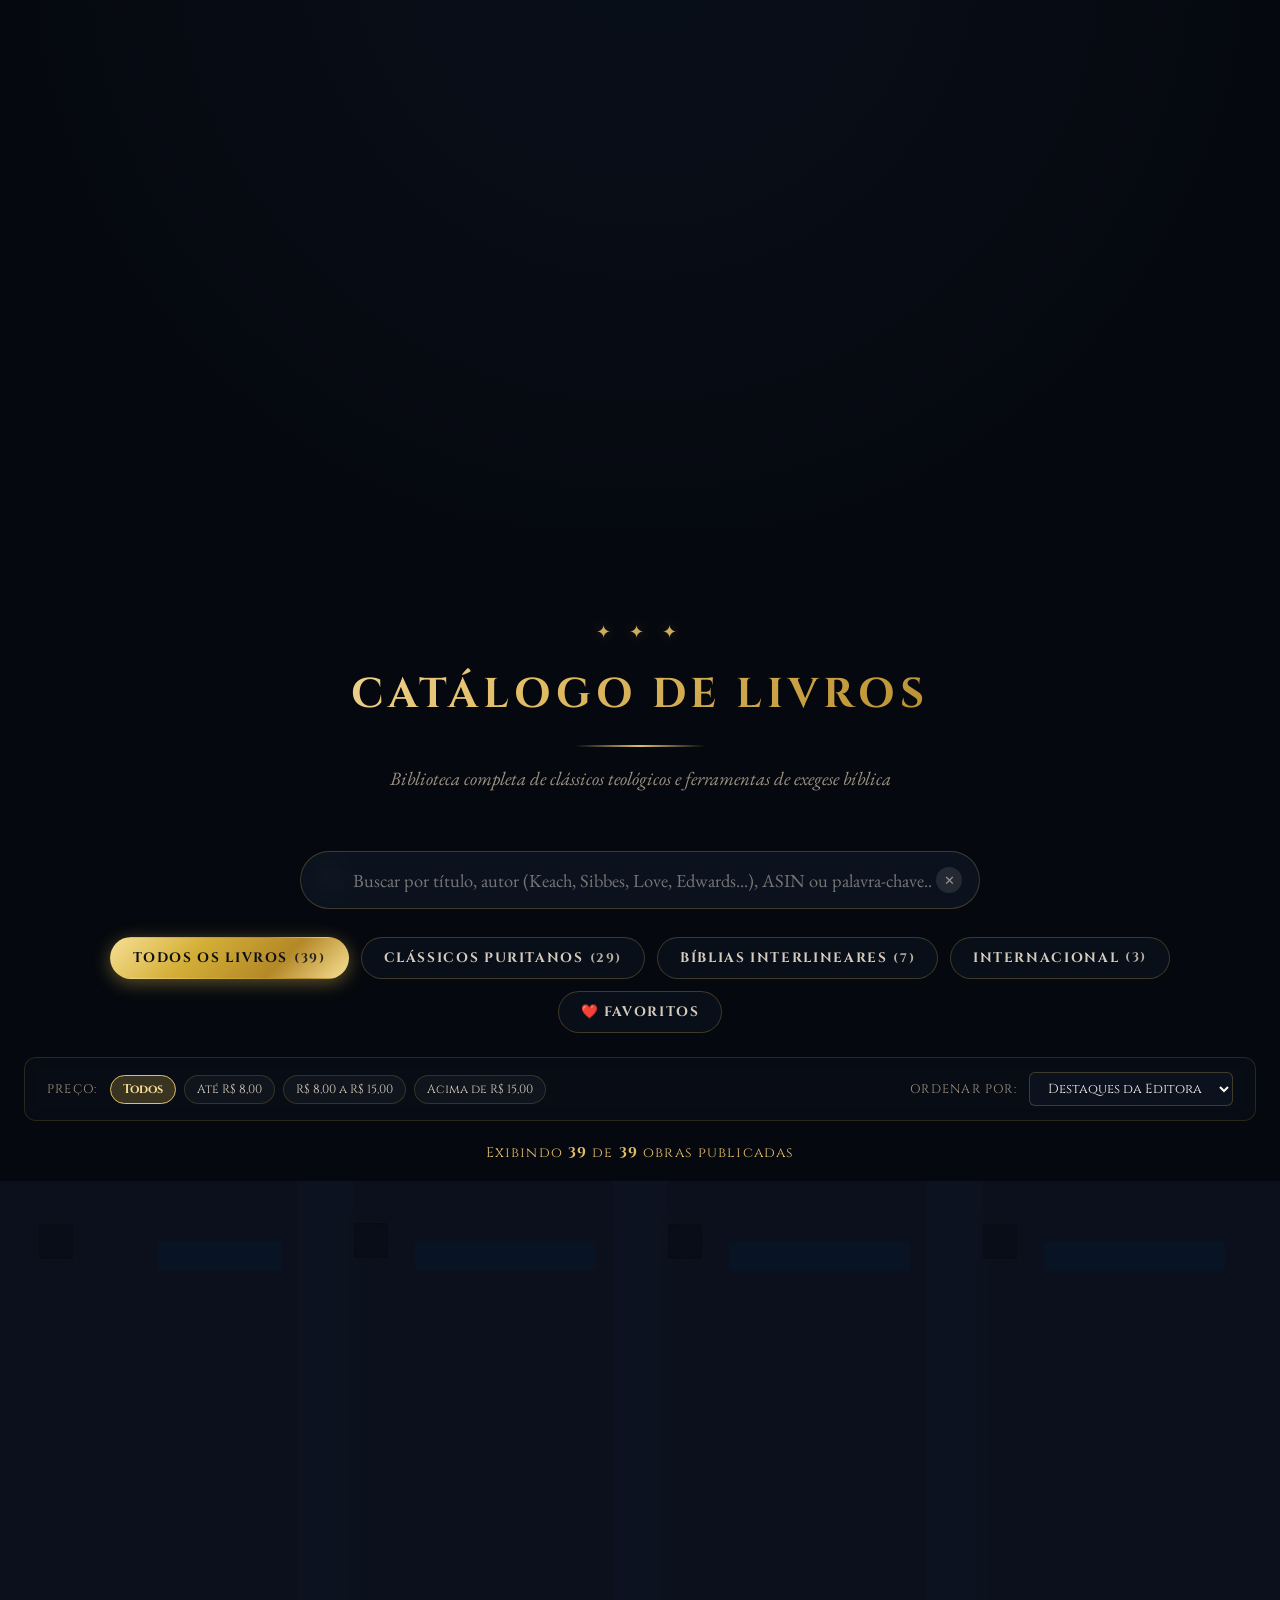
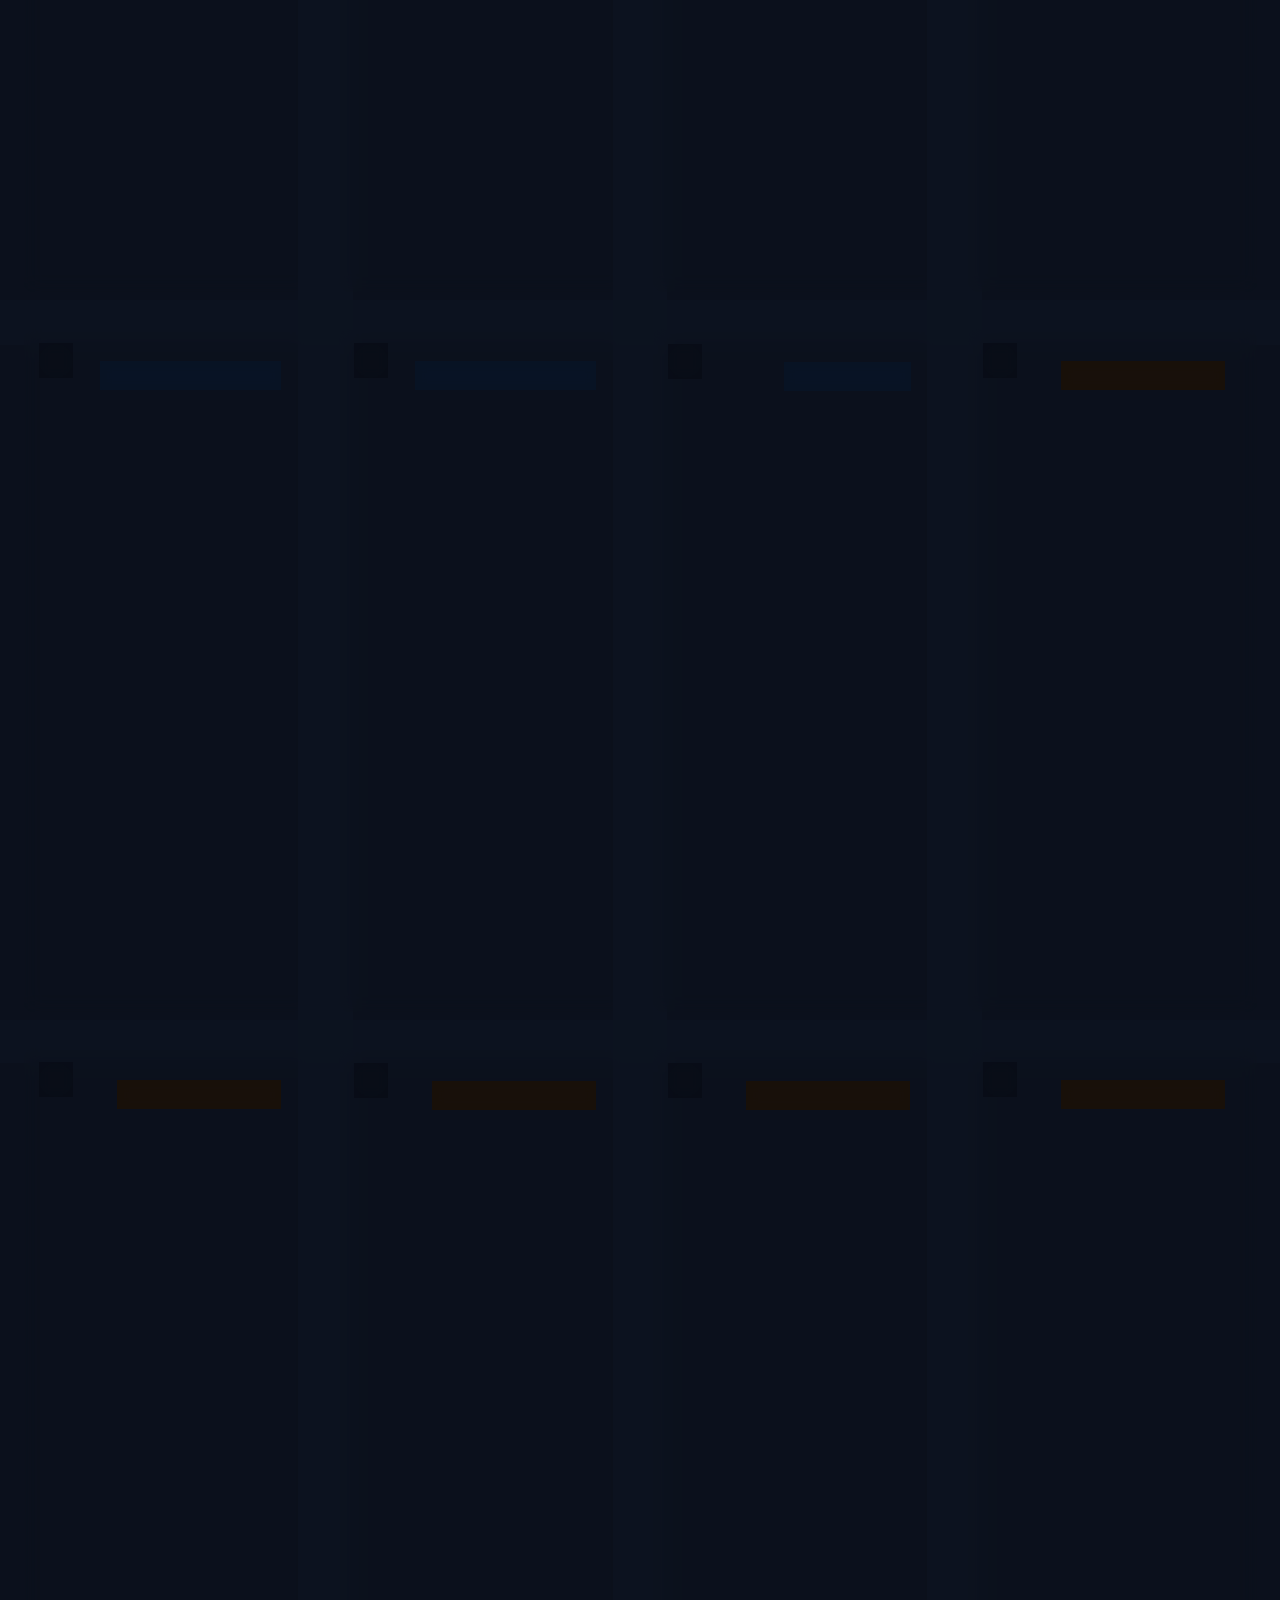
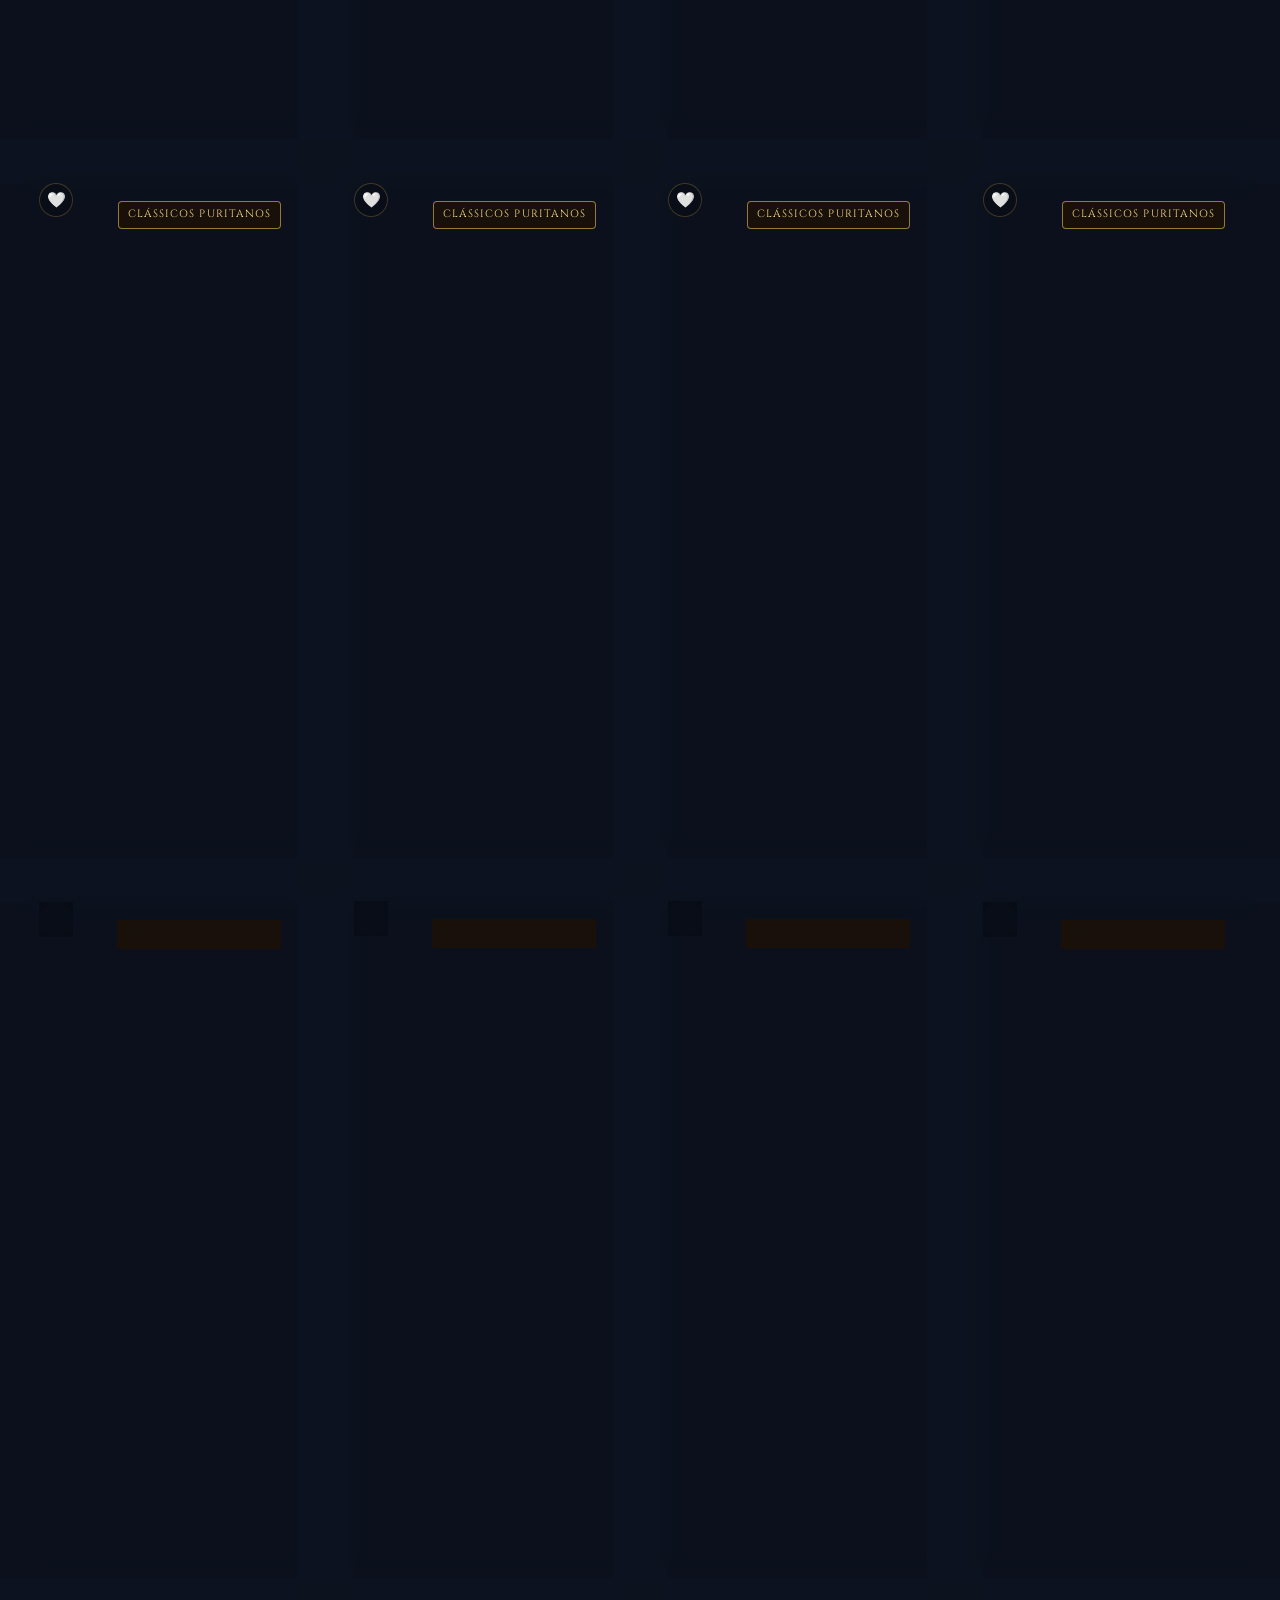
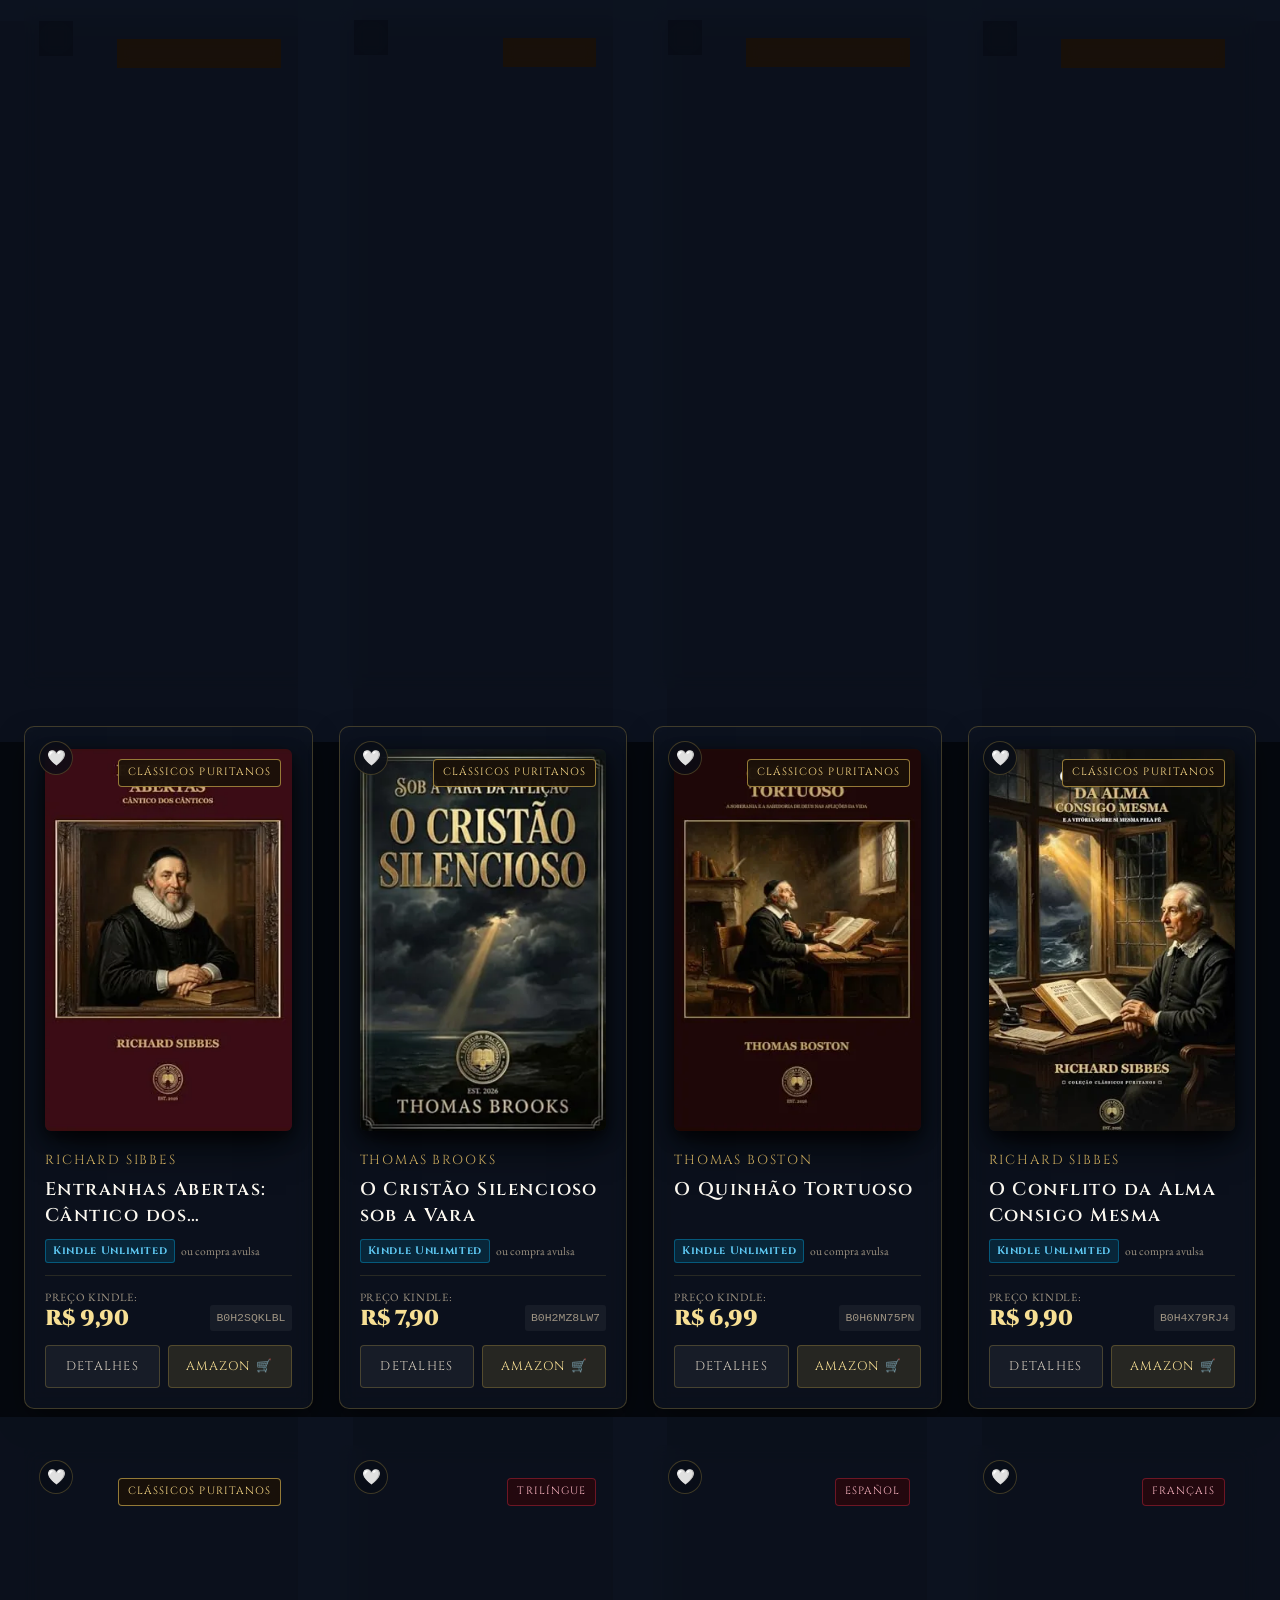
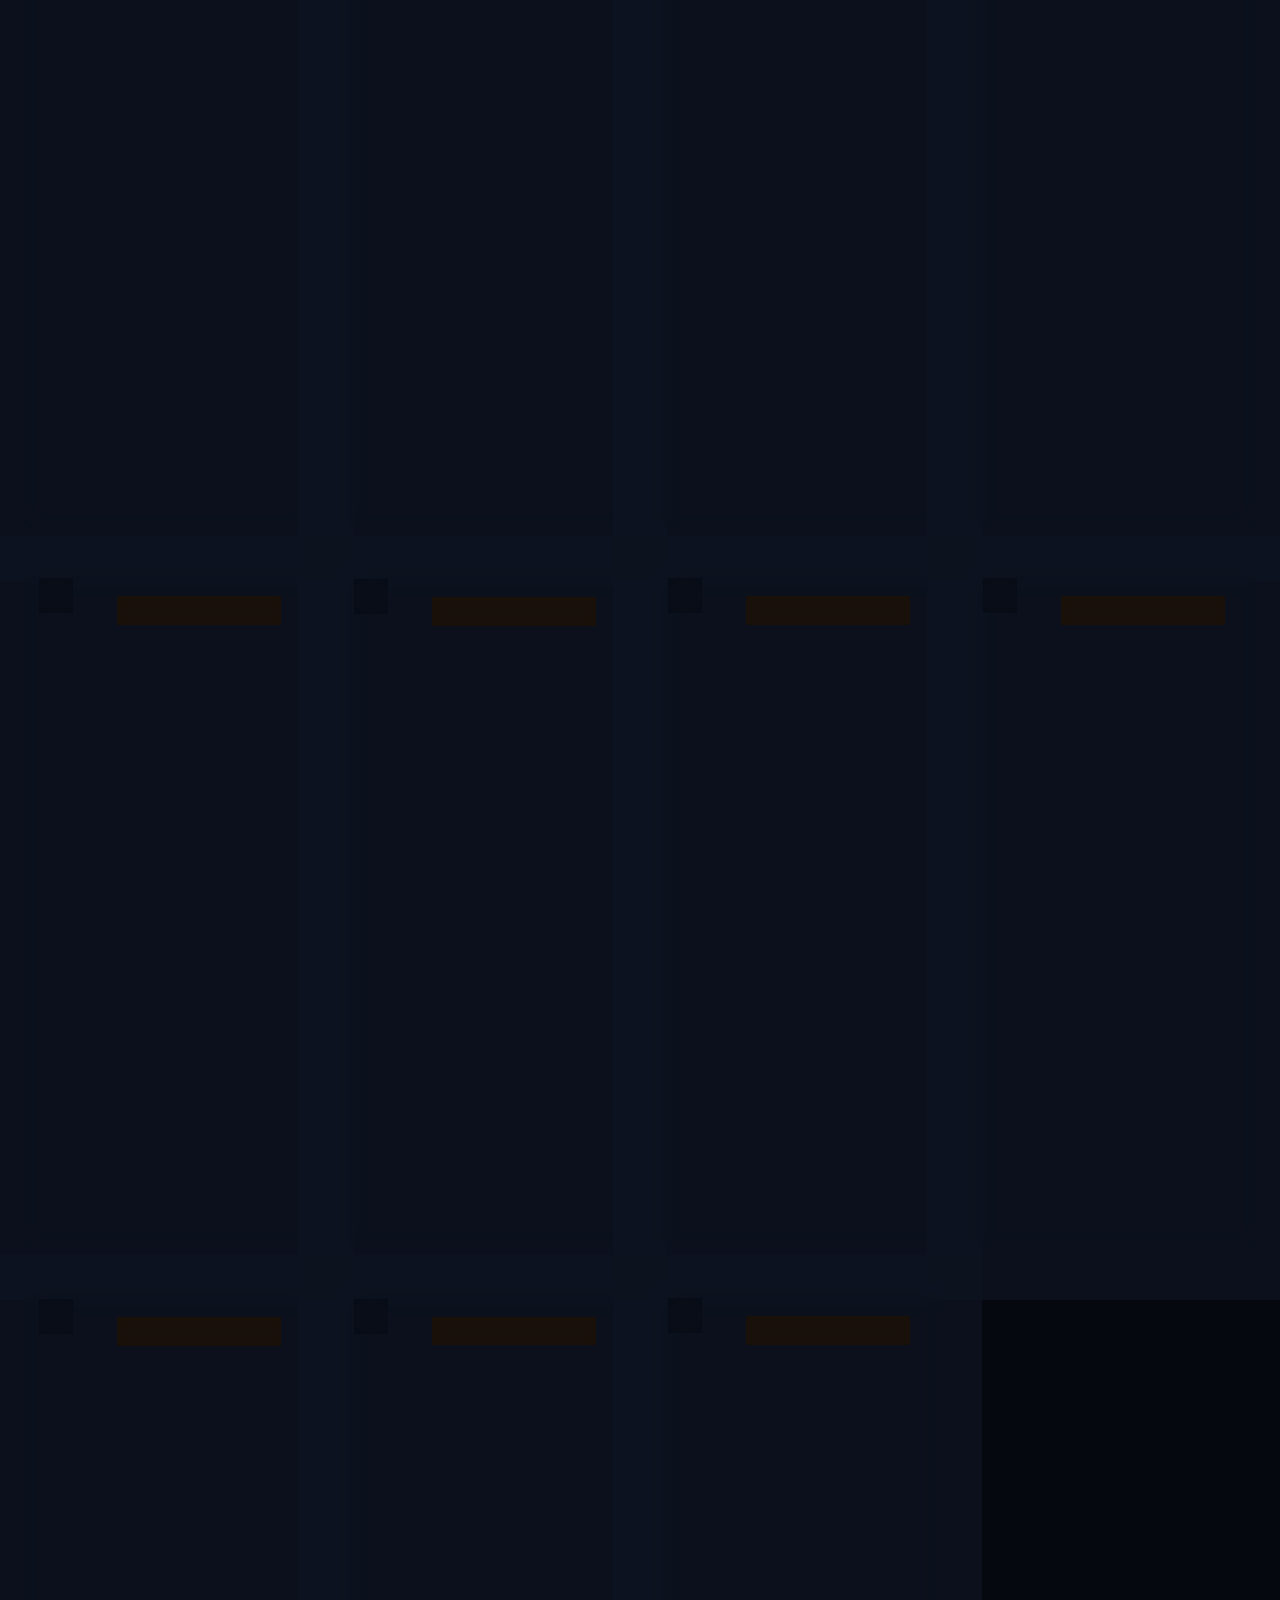
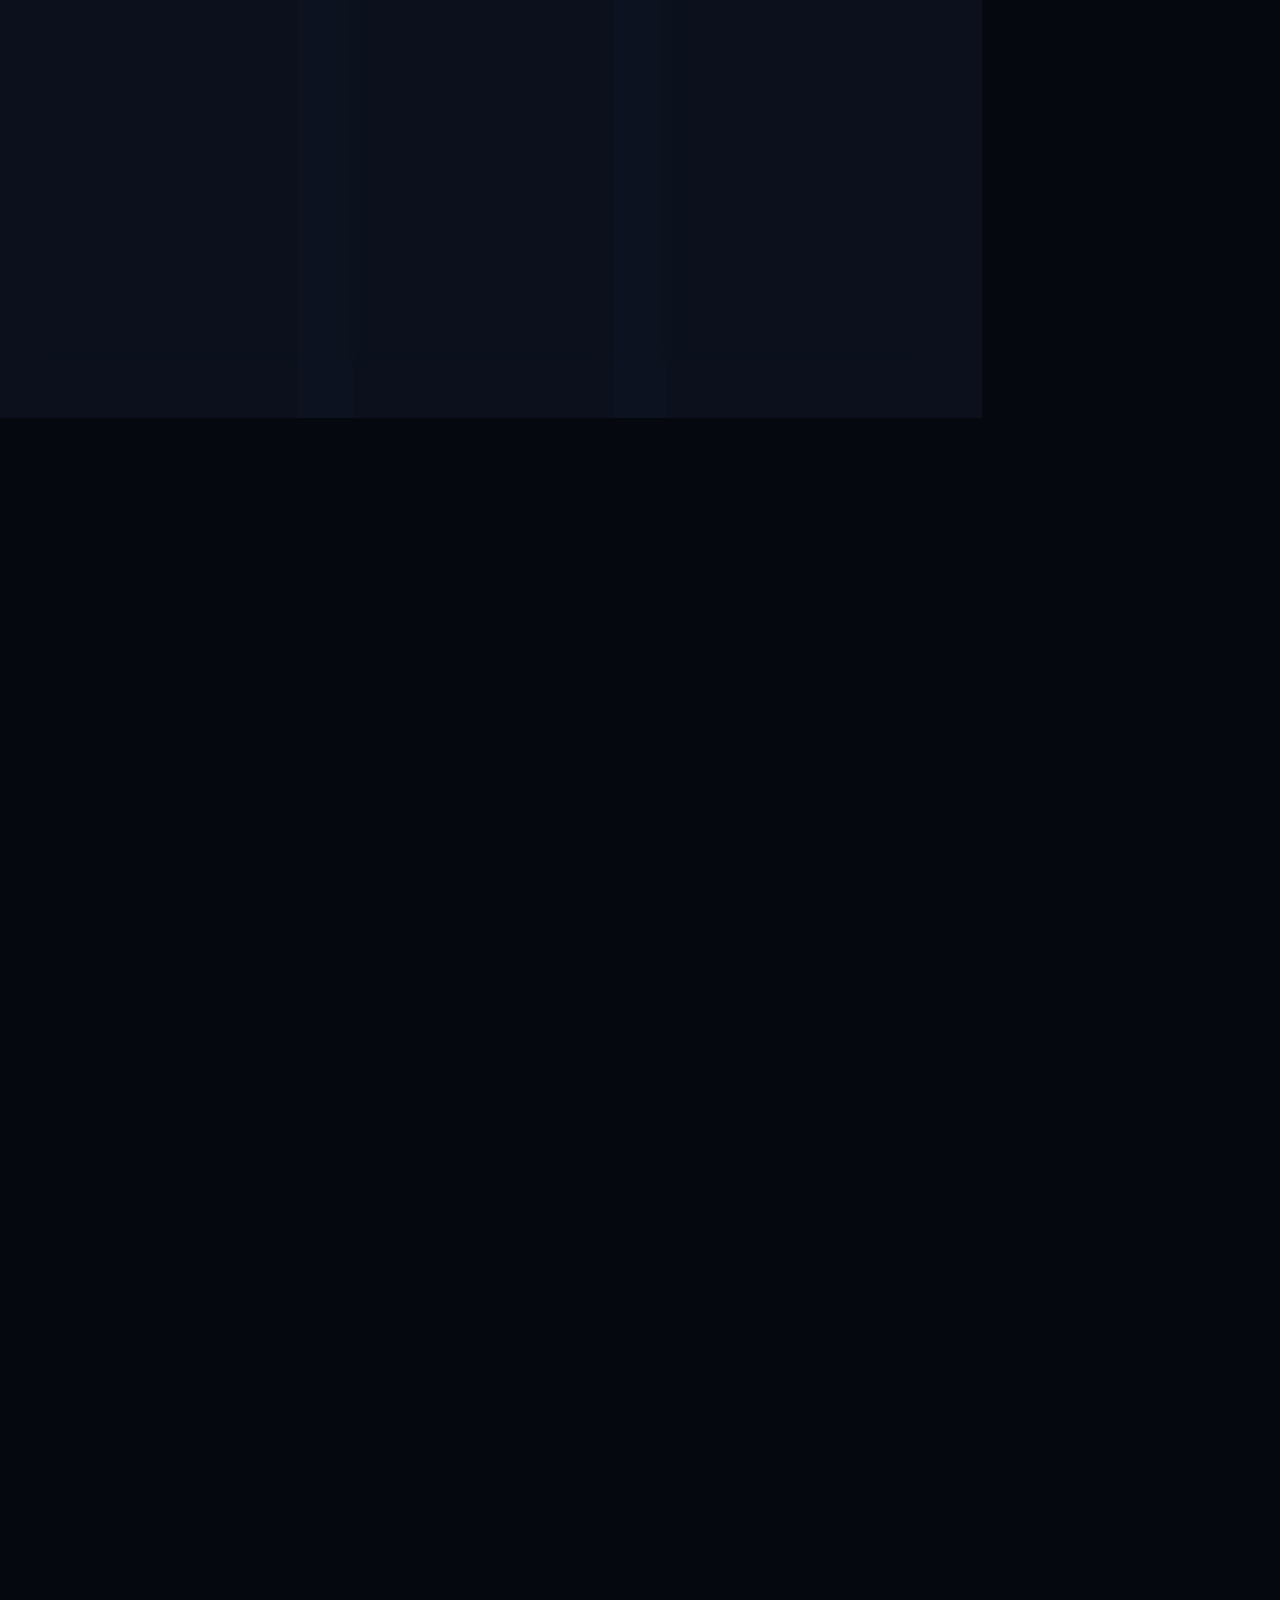
==== commit 716a5d45: "fix: atualizar capa oficial de A Cura da Alma Abatida (Christopher Love)" ====
--- a/index.html
+++ b/index.html
@@ -1680,6 +1680,6 @@
 
   <script defer src="common.js?v=20261116"></script>
   <script defer src="citacoes.js?v=20261116"></script>
-  <script defer src="script.js?v=20261116"></script>
+  <script defer src="script.js?v=20261116b"></script>
 </body>
 </html>
